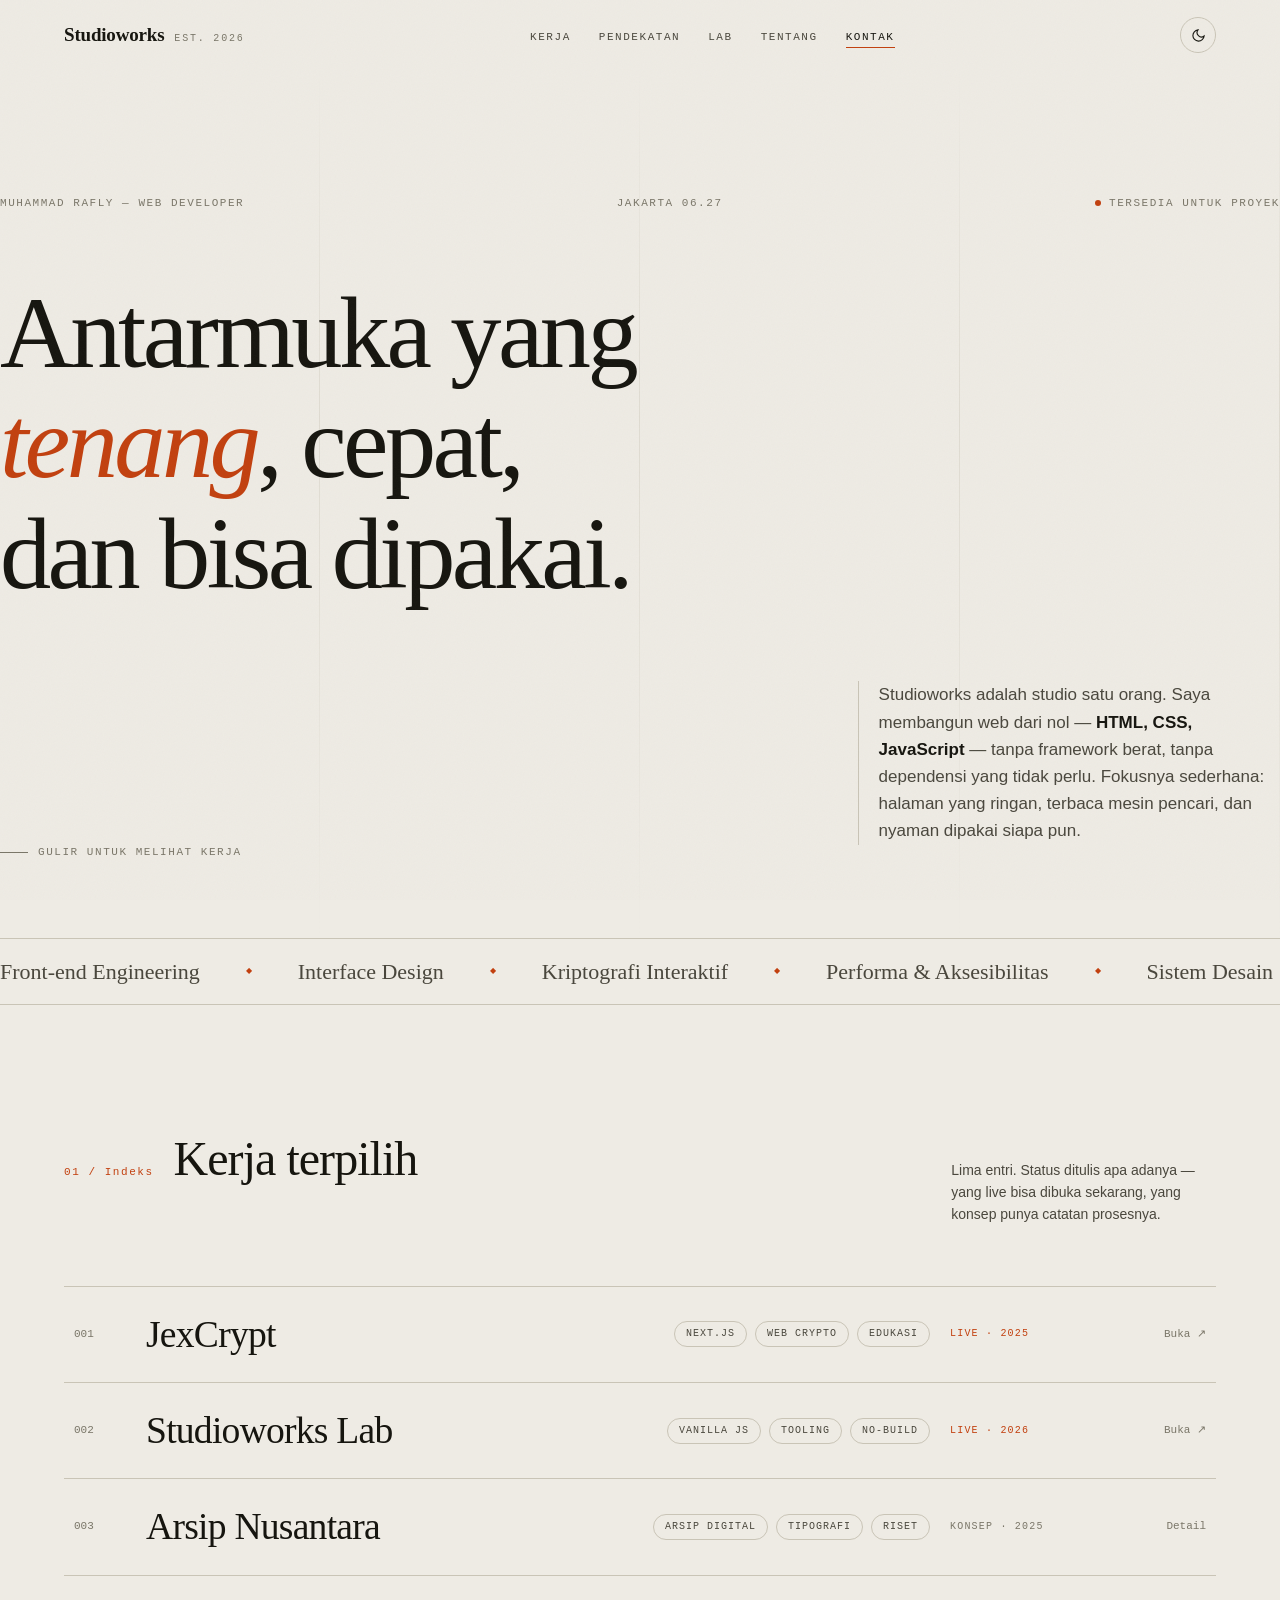
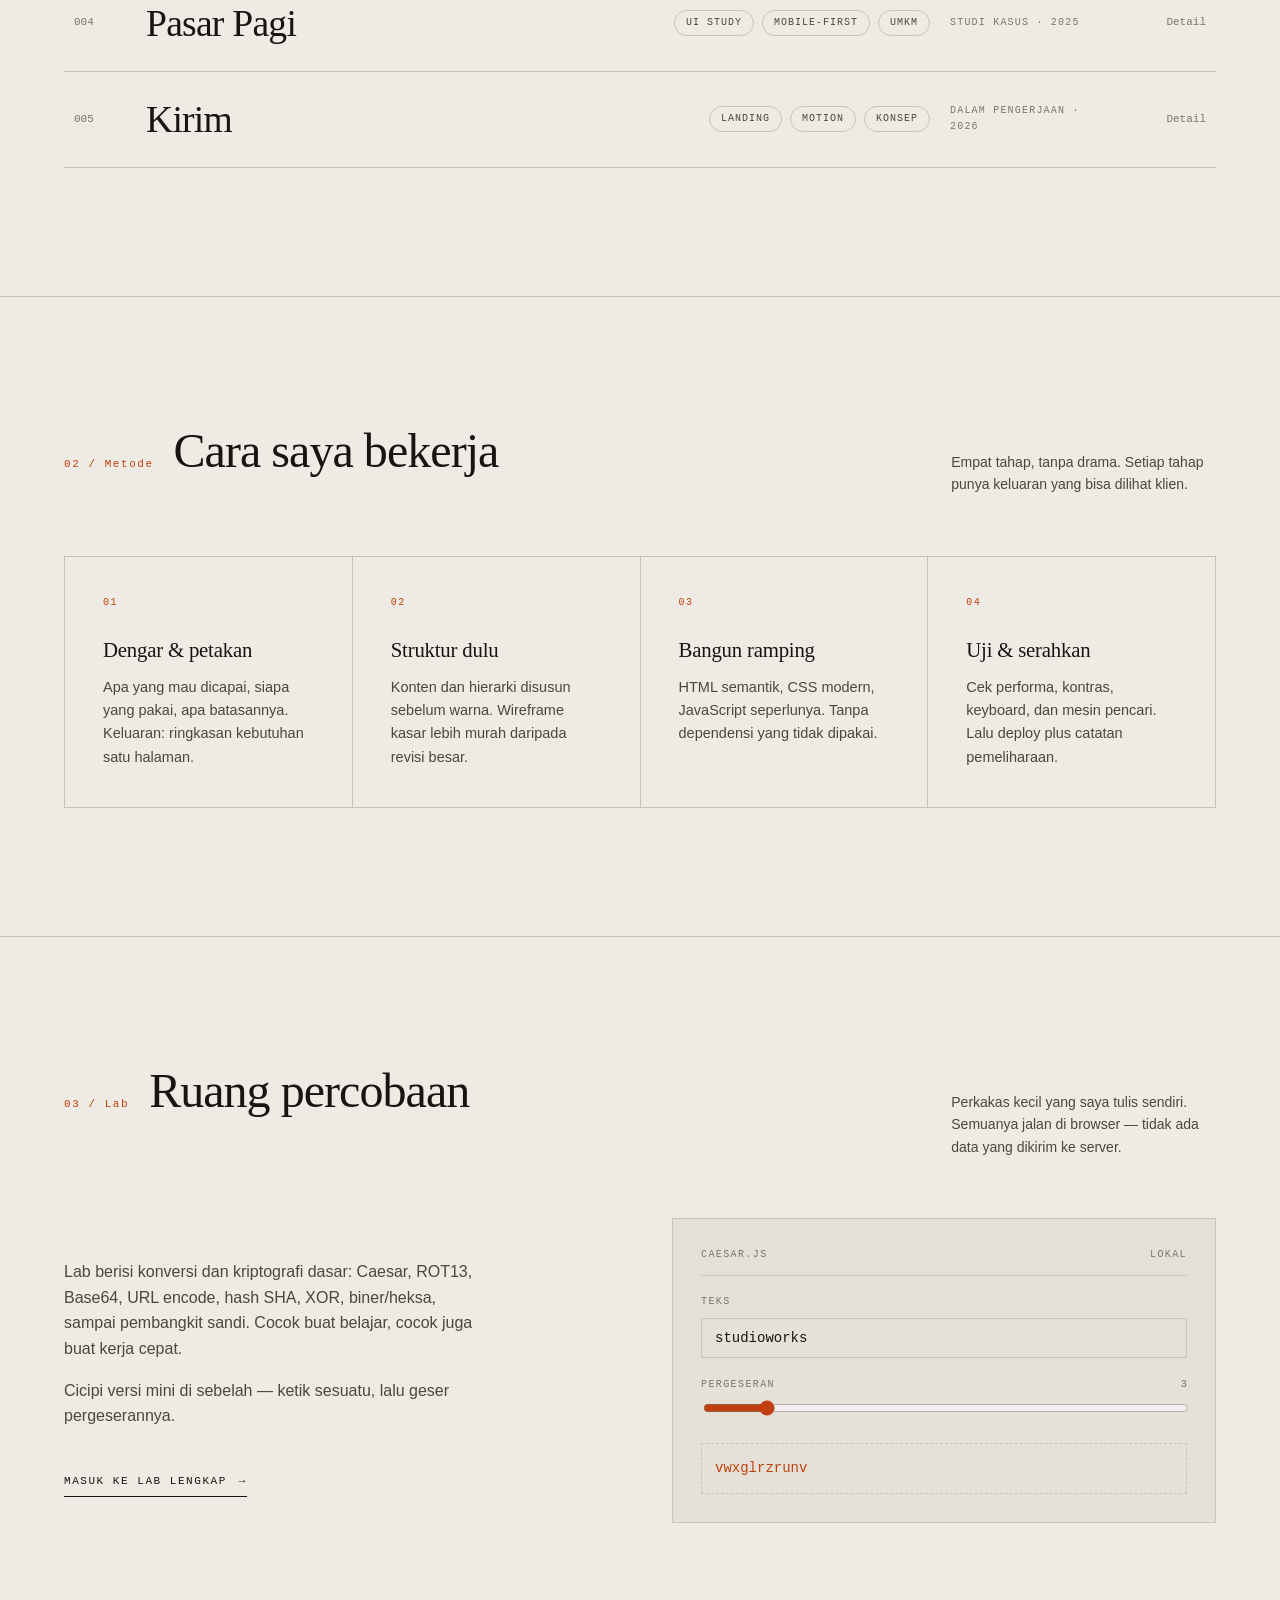
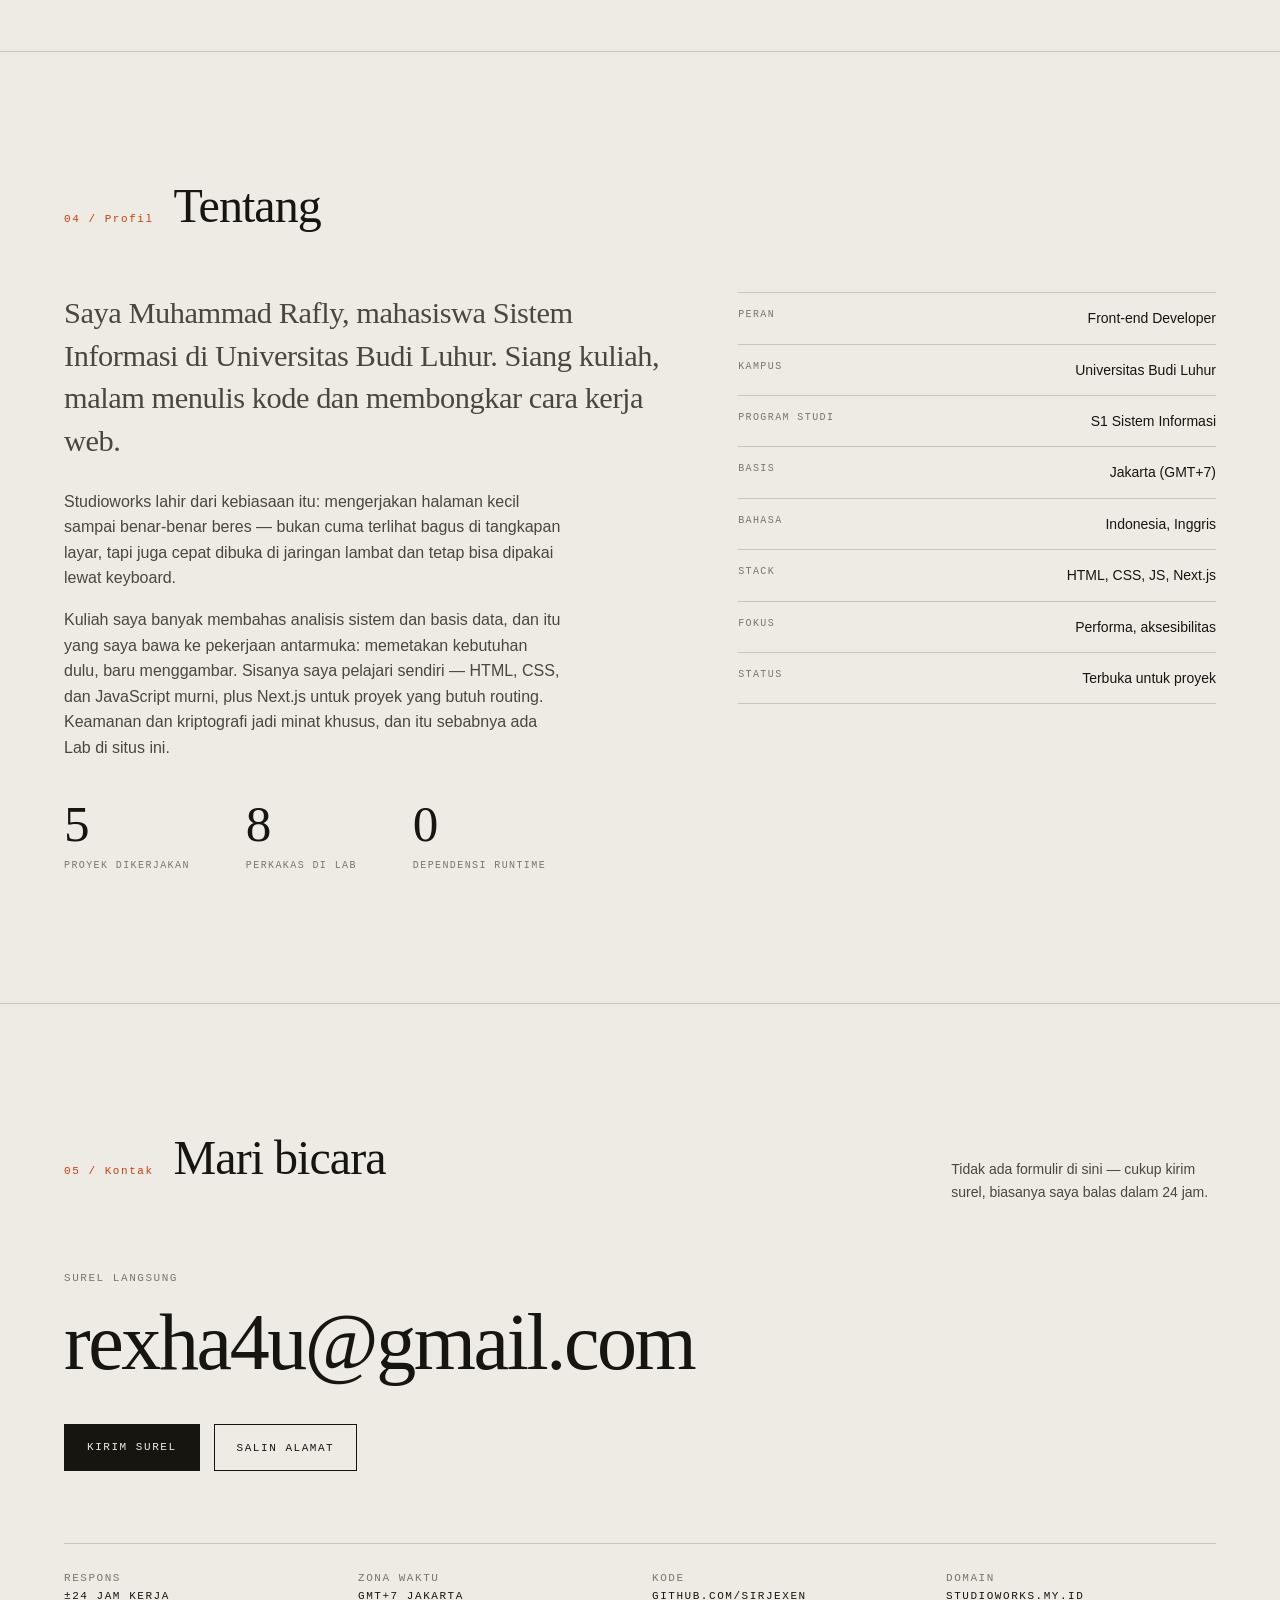
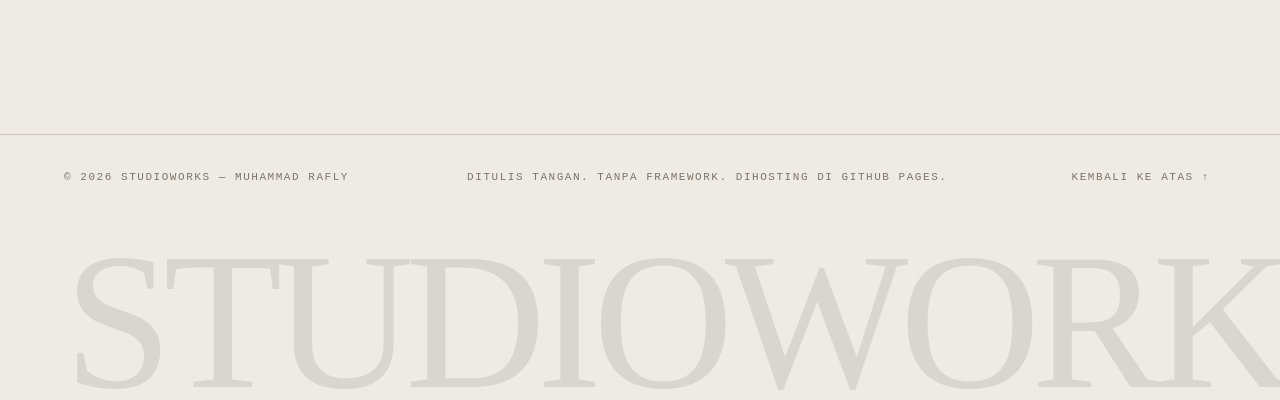
==== index.html @ eb815b89 "Update index.html" ====
<!DOCTYPE html>
<html lang="id" data-theme="light">
<head>
<meta charset="utf-8">
<meta name="viewport" content="width=device-width, initial-scale=1">
<title>Studioworks — Muhammad Rafly, Web Developer</title>
<meta name="description" content="Studioworks: studio kecil yang merancang dan membangun antarmuka web yang cepat, rapi, dan bisa dipakai. Dikerjakan oleh Muhammad Rafly, mahasiswa Sistem Informasi Universitas Budi Luhur.">
<meta name="author" content="Muhammad Rafly">
<meta name="theme-color" content="#eeebe4" media="(prefers-color-scheme: light)">
<meta name="theme-color" content="#0d0d0c" media="(prefers-color-scheme: dark)">
<link rel="canonical" href="https://studioworks.my.id/">
<link rel="icon" href="/assets/icons/favicon.svg" type="image/svg+xml">
<meta property="og:type" content="website">
<meta property="og:title" content="Studioworks — Muhammad Rafly, Web Developer">
<meta property="og:description" content="Studio kecil yang merancang dan membangun antarmuka web yang cepat, rapi, dan bisa dipakai.">
<meta property="og:url" content="https://studioworks.my.id/">
<meta property="og:image" content="https://studioworks.my.id/assets/images/social-preview.png">
<meta name="twitter:card" content="summary_large_image">
<script type="application/ld+json">
{"@context":"https://schema.org","@type":"Person","name":"Muhammad Rafly","url":"https://studioworks.my.id/","email":"mailto:rexha4u@gmail.com","jobTitle":"Web Developer","alumniOf":{"@type":"CollegeOrUniversity","name":"Universitas Budi Luhur"},"knowsAbout":["HTML","CSS","JavaScript","Next.js","Kriptografi"],"brand":{"@type":"Brand","name":"Studioworks"}}
</script>
<script>
  (function () {
    try {
      var t = localStorage.getItem("sw-theme");
      if (!t) t = matchMedia("(prefers-color-scheme: dark)").matches ? "dark" : "light";
      document.documentElement.setAttribute("data-theme", t);
    } catch (e) {}
  })();
</script>
<style>
/* ============ TOKEN ============ */
:root{
  --paper:#eeebe4; --paper-2:#e5e1d8; --ink:#16150f; --ink-2:#4a473d; --ink-3:#7a7668;
  --line:#c9c4b6; --accent:#c2400f; --accent-soft:rgba(194,64,15,.09);
  --serif:"Iowan Old Style","Palatino Linotype",Palatino,"Book Antiqua",Georgia,serif;
  --mono:ui-monospace,SFMono-Regular,"SF Mono",Menlo,Consolas,monospace;
  --sans:-apple-system,BlinkMacSystemFont,"Segoe UI",Inter,Roboto,Helvetica,Arial,sans-serif;
  --pad:clamp(20px,5vw,72px); --maxw:1360px; --ease:cubic-bezier(.22,.78,.24,1);
}
[data-theme="dark"]{
  --paper:#0c0c0b; --paper-2:#141413; --ink:#f2efe7; --ink-2:#b3ad9f; --ink-3:#7e796c;
  --line:#2a2925; --accent:#ff6b35; --accent-soft:rgba(255,107,53,.10);
}
*,*::before,*::after{box-sizing:border-box}
html{-webkit-text-size-adjust:100%;scroll-behavior:smooth}
@media (prefers-reduced-motion:reduce){html{scroll-behavior:auto}
  *,*::before,*::after{animation-duration:.001ms!important;animation-iteration-count:1!important;transition-duration:.001ms!important}}
body{margin:0;background:var(--paper);color:var(--ink);font-family:var(--sans);
  font-size:16px;line-height:1.6;-webkit-font-smoothing:antialiased;overflow-x:hidden;
  transition:background .45s var(--ease),color .45s var(--ease)}
body.lock{overflow:hidden}
body::before{content:"";position:fixed;inset:0;pointer-events:none;z-index:9999;opacity:.032;
  background-image:url("data:image/svg+xml,%3Csvg xmlns='http://www.w3.org/2000/svg' width='120' height='120'%3E%3Cfilter id='n'%3E%3CfeTurbulence type='fractalNoise' baseFrequency='.85' numOctaves='3'/%3E%3C/filter%3E%3Crect width='120' height='120' filter='url(%23n)'/%3E%3C/svg%3E")}
img{max-width:100%;display:block}
a{color:inherit;text-decoration:none}
::selection{background:var(--accent);color:var(--paper)}
:focus-visible{outline:2px solid var(--accent);outline-offset:3px}
.wrap{max-width:var(--maxw);margin:0 auto;padding-inline:var(--pad)}
.mono{font-family:var(--mono);font-size:11px;letter-spacing:.14em;text-transform:uppercase}
.sr-only{position:absolute;width:1px;height:1px;margin:-1px;padding:0;overflow:hidden;clip:rect(0 0 0 0);white-space:nowrap;border:0}
.skip{position:absolute;left:-999px;top:0;z-index:100;background:var(--ink);color:var(--paper);padding:10px 16px}
.skip:focus{left:8px;top:8px}

#bar{position:fixed;top:0;left:0;height:2px;width:0;background:var(--accent);z-index:80;transform-origin:left}

/* ============ HEADER ============ */
header{position:sticky;top:0;z-index:70;background:color-mix(in srgb,var(--paper) 85%,transparent);
  backdrop-filter:blur(16px) saturate(140%);border-bottom:1px solid transparent;transition:border-color .35s}
@supports not (backdrop-filter:blur(1px)){header{background:var(--paper)}}
header.stuck{border-bottom-color:var(--line)}
.bar{display:flex;align-items:center;justify-content:space-between;gap:24px;height:70px}
.mark{display:flex;align-items:baseline;gap:10px;font-family:var(--serif);font-size:19px;letter-spacing:-.01em}
.mark b{font-weight:600}
.mark span{font-family:var(--mono);font-size:10px;letter-spacing:.18em;color:var(--ink-3);text-transform:uppercase}
nav ul{display:flex;gap:28px;list-style:none;margin:0;padding:0}
nav a{font-family:var(--mono);font-size:11px;letter-spacing:.14em;text-transform:uppercase;color:var(--ink-2);position:relative;padding:5px 0}
nav a::after{content:"";position:absolute;left:0;bottom:0;width:0;height:1px;background:var(--accent);transition:width .4s var(--ease)}
nav a:hover,nav a.on{color:var(--ink)}
nav a:hover::after,nav a.on::after{width:100%}
.tools{display:flex;align-items:center;gap:8px}
.btn-i{width:36px;height:36px;display:grid;place-items:center;border:1px solid var(--line);border-radius:50%;
  background:transparent;color:var(--ink);cursor:pointer;transition:background .28s,border-color .28s,transform .4s var(--ease)}
.btn-i:hover{background:var(--ink);color:var(--paper);border-color:var(--ink);transform:rotate(-18deg)}
.burg{display:none}
@media(max-width:880px){
  nav{position:fixed;inset:70px 0 auto;background:var(--paper);border-bottom:1px solid var(--line);
    transform:translateY(-110%);transition:transform .5s var(--ease);padding:26px var(--pad) 34px}
  nav.open{transform:translateY(0)}
  nav ul{flex-direction:column;gap:18px}
  nav a{font-size:13px}
  .burg{display:grid}
}

/* ============ HERO ============ */
.hero{position:relative;padding:clamp(52px,10vw,124px) 0 clamp(44px,6vw,76px);border-bottom:1px solid var(--line)}
.hero::after{content:"";position:absolute;inset:0;pointer-events:none;z-index:-1;
  background:repeating-linear-gradient(90deg,transparent,transparent calc(25% - 1px),var(--line) calc(25% - 1px),var(--line) 25%);
  opacity:.4;mask-image:linear-gradient(to bottom,transparent,#000 40%,transparent)}
.hero-top{display:flex;justify-content:space-between;gap:16px;flex-wrap:wrap;color:var(--ink-3);margin-bottom:clamp(30px,6vw,62px)}
.dot{display:inline-block;width:6px;height:6px;border-radius:50%;background:var(--accent);margin-right:8px;
  animation:beat 2.4s ease-in-out infinite}
@keyframes beat{0%,100%{opacity:1;transform:scale(1)}50%{opacity:.3;transform:scale(.7)}}
h1{font-family:var(--serif);font-weight:400;margin:0;
  font-size:clamp(2.55rem,8vw,7rem);line-height:1.02;letter-spacing:-.035em}
h1 em{font-style:italic;color:var(--accent)}
/* wadah animasi diberi ruang napas supaya ekor huruf tidak tergunting */
.h1-line{display:block;overflow:hidden;padding:.06em .08em .16em;margin:0 -.08em -.16em}
.h1-line>span{display:block;transform:translateY(110%);animation:up 1.05s var(--ease) forwards}
.h1-line:nth-child(2)>span{animation-delay:.1s}
.h1-line:nth-child(3)>span{animation-delay:.2s}
@keyframes up{to{transform:translateY(0)}}
.hero-grid{display:grid;grid-template-columns:1fr minmax(260px,33%);gap:clamp(24px,5vw,64px);
  align-items:end;margin-top:clamp(34px,5vw,58px)}
.hero-note{font-size:clamp(15px,1.5vw,17px);color:var(--ink-2);max-width:44ch;border-left:1px solid var(--line);padding-left:20px}
.hero-note strong{color:var(--ink);font-weight:600}
@media(max-width:880px){.hero-grid{grid-template-columns:1fr}}
.cue{display:inline-flex;align-items:center;gap:10px;color:var(--ink-3)}
.cue i{width:28px;height:1px;background:var(--ink-3);display:block;animation:slide 2s ease-in-out infinite}
@keyframes slide{0%,100%{transform:translateX(0)}50%{transform:translateX(9px)}}

/* ============ MARQUEE ============ */
.mq{border-bottom:1px solid var(--line);overflow:hidden;padding:15px 0;display:flex;user-select:none}
.mq:hover div{animation-play-state:paused}
.mq div{display:flex;gap:46px;padding-right:46px;white-space:nowrap;animation:scroll 38s linear infinite}
.mq span{font-family:var(--serif);font-size:clamp(15px,2vw,22px);color:var(--ink-2);display:flex;align-items:center;gap:46px}
.mq span::after{content:"◆";font-size:8px;color:var(--accent)}
@keyframes scroll{to{transform:translateX(-100%)}}

/* ============ SECTION ============ */
section{padding:clamp(64px,10vw,140px) 0;border-bottom:1px solid var(--line)}
.head{display:flex;align-items:baseline;gap:20px;margin-bottom:clamp(34px,5vw,60px);flex-wrap:wrap}
.head .num{font-family:var(--mono);font-size:11px;letter-spacing:.14em;color:var(--accent)}
.head h2{font-family:var(--serif);font-weight:400;font-size:clamp(1.75rem,4vw,3rem);
  letter-spacing:-.02em;margin:0;line-height:1.1}
.head p{margin:0 0 0 auto;max-width:34ch;color:var(--ink-2);font-size:14px}

/* ============ INDEKS KERJA ============ */
.work{border-top:1px solid var(--line)}
.row{display:grid;grid-template-columns:52px 1fr auto 140px 96px;gap:20px;align-items:center;
  padding:26px 10px;border-bottom:1px solid var(--line);position:relative;
  transition:padding .45s var(--ease),opacity .5s var(--ease)}
.row::before{content:"";position:absolute;inset:0;background:var(--accent-soft);opacity:0;transition:opacity .4s}
.row:hover::before{opacity:1}
.row:hover{padding-left:26px}
.row>*{position:relative}
.row .idx{font-family:var(--mono);font-size:11px;color:var(--ink-3)}
.row h3{font-family:var(--serif);font-weight:400;font-size:clamp(1.4rem,3.4vw,2.35rem);
  letter-spacing:-.02em;margin:0;line-height:1.15;transition:color .32s}
.row:hover h3{color:var(--accent)}
.row .tags{display:flex;gap:8px;flex-wrap:wrap}
.tag{font-family:var(--mono);font-size:10px;letter-spacing:.1em;text-transform:uppercase;
  border:1px solid var(--line);border-radius:100px;padding:4px 11px;color:var(--ink-2)}
.row .st{font-family:var(--mono);font-size:10px;letter-spacing:.12em;text-transform:uppercase;color:var(--ink-3)}
.row .st.live{color:var(--accent)}
.row .go{font-family:var(--mono);font-size:11px;text-align:right;color:var(--ink-3);
  transition:transform .4s var(--ease),color .32s}
.row:hover .go{transform:translateX(7px);color:var(--ink)}
.row .cover{position:absolute;inset:0;z-index:2;cursor:pointer;background:none;border:0;padding:0;width:100%}
.work.dim .row:not(:hover){opacity:.42}
@media(max-width:920px){
  .row{grid-template-columns:36px 1fr;gap:7px 14px;padding:20px 4px}
  .row .tags,.row .st{grid-column:2}
  .row .go{display:none}
  .work.dim .row:not(:hover){opacity:1}
}
/* pratinjau kursor */
#peek{position:fixed;left:0;top:0;width:330px;z-index:60;pointer-events:none;
  opacity:0;transition:opacity .28s ease;will-change:transform;
  border:1px solid var(--line);background:var(--paper-2);overflow:hidden;
  box-shadow:0 26px 70px rgba(0,0,0,.30)}
#peek.on{opacity:1}
#peek img{width:100%;aspect-ratio:16/10;object-fit:cover;display:none}
#peek img.on{display:block}
#peektext{display:none;padding:26px 24px 22px;aspect-ratio:16/10;flex-direction:column;justify-content:space-between;
  background-image:repeating-linear-gradient(-45deg,transparent,transparent 9px,var(--line) 9px,var(--line) 10px);
  background-size:cover}
#peektext.on{display:flex}
#peektext b{font-family:var(--serif);font-weight:400;font-size:1.65rem;letter-spacing:-.02em;line-height:1.1;
  background:var(--paper-2);box-shadow:0 0 0 7px var(--paper-2);width:fit-content}
#peektext i{font-style:normal;font-family:var(--mono);font-size:10px;letter-spacing:.14em;text-transform:uppercase;
  color:var(--ink-3);background:var(--paper-2);box-shadow:0 0 0 6px var(--paper-2);width:fit-content}
@media(hover:none),(max-width:920px){#peek{display:none}}

/* ============ METODE ============ */
.steps{display:grid;grid-template-columns:repeat(auto-fit,minmax(238px,1fr));gap:1px;background:var(--line);border:1px solid var(--line)}
.step{background:var(--paper);padding:clamp(24px,3vw,38px);transition:background .38s}
.step:hover{background:var(--paper-2)}
.step .n{font-family:var(--mono);font-size:10px;letter-spacing:.14em;color:var(--accent);display:block;margin-bottom:22px}
.step h3{font-family:var(--serif);font-weight:400;font-size:1.3rem;margin:0 0 10px;letter-spacing:-.01em}
.step p{margin:0;font-size:14.5px;color:var(--ink-2)}

/* ============ LAB ============ */
.lab{display:grid;grid-template-columns:1fr 1fr;gap:clamp(24px,5vw,72px);align-items:center}
@media(max-width:920px){.lab{grid-template-columns:1fr}}
.lab p{color:var(--ink-2);max-width:46ch}
.demo{border:1px solid var(--line);background:var(--paper-2);padding:clamp(18px,2.6vw,28px);font-family:var(--mono)}
.demo-top{display:flex;justify-content:space-between;align-items:center;font-size:10px;letter-spacing:.14em;
  text-transform:uppercase;color:var(--ink-3);border-bottom:1px solid var(--line);padding-bottom:12px;margin-bottom:18px}
.demo label{display:block;font-size:10px;letter-spacing:.14em;text-transform:uppercase;color:var(--ink-3);margin-bottom:8px}
.demo input[type=text]{width:100%;background:transparent;border:1px solid var(--line);color:var(--ink);
  font-family:var(--mono);font-size:14px;padding:11px 13px;border-radius:0}
.demo input[type=text]:focus{outline:none;border-color:var(--accent)}
.demo input[type=range]{width:100%;accent-color:var(--accent);margin-top:6px}
.demo .out{margin-top:18px;padding:13px;border:1px dashed var(--line);font-size:14px;color:var(--accent);
  word-break:break-all;min-height:44px}
.shiftrow{display:flex;justify-content:space-between;align-items:center;margin-top:18px;font-size:11px;color:var(--ink-3)}
.link-b{display:inline-flex;align-items:center;gap:12px;margin-top:28px;font-family:var(--mono);font-size:11px;
  letter-spacing:.14em;text-transform:uppercase;border-bottom:1px solid var(--ink);padding-bottom:6px;
  transition:gap .32s var(--ease),color .3s,border-color .3s}
.link-b:hover{gap:20px;color:var(--accent);border-color:var(--accent)}

/* ============ TENTANG ============ */
.about{display:grid;grid-template-columns:1.25fr 1fr;gap:clamp(28px,6vw,80px)}
@media(max-width:920px){.about{grid-template-columns:1fr}}
.about .lede{font-family:var(--serif);font-size:clamp(1.3rem,2.6vw,1.9rem);line-height:1.4;
  letter-spacing:-.015em;margin:0 0 26px}
.about p{color:var(--ink-2);max-width:56ch}
.facts{border-top:1px solid var(--line);margin:0}
.fact{display:flex;justify-content:space-between;gap:16px;padding:14px 0;border-bottom:1px solid var(--line);font-size:14px}
.fact dt{font-family:var(--mono);font-size:10px;letter-spacing:.14em;text-transform:uppercase;color:var(--ink-3);margin:0}
.fact dd{margin:0;text-align:right}
.counts{display:flex;gap:clamp(24px,5vw,56px);margin-top:38px;flex-wrap:wrap}
.count b{display:block;font-family:var(--serif);font-size:clamp(2rem,5vw,3.2rem);font-weight:400;line-height:1;letter-spacing:-.03em}
.count span{font-family:var(--mono);font-size:10px;letter-spacing:.14em;text-transform:uppercase;color:var(--ink-3)}

/* ============ KONTAK ============ */
.mailto{display:block;font-family:var(--serif);font-weight:400;letter-spacing:-.03em;line-height:1.08;
  font-size:clamp(1.6rem,7vw,5rem);margin:10px 0 0;word-break:break-word;transition:color .32s;padding-bottom:.06em}
.mailto:hover{color:var(--accent)}
.c-actions{display:flex;gap:14px;flex-wrap:wrap;margin-top:34px}
.btn{font-family:var(--mono);font-size:11px;letter-spacing:.14em;text-transform:uppercase;
  border:1px solid var(--ink);background:transparent;color:var(--ink);padding:14px 22px;cursor:pointer;
  transition:background .3s,color .3s,border-color .3s}
.btn:hover{background:var(--ink);color:var(--paper)}
.btn.solid{background:var(--ink);color:var(--paper)}
.btn.solid:hover{background:var(--accent);border-color:var(--accent);color:#fff}
.c-meta{display:grid;grid-template-columns:repeat(auto-fit,minmax(178px,1fr));gap:24px;margin-top:clamp(40px,6vw,72px);
  border-top:1px solid var(--line);padding-top:26px}

/* ============ PANEL DETAIL ============ */
.veil{position:fixed;inset:0;z-index:95;display:none;background:color-mix(in srgb,var(--paper) 62%,transparent);
  backdrop-filter:blur(7px)}
.veil.on{display:block;animation:vin .3s ease}
@keyframes vin{from{opacity:0}to{opacity:1}}
.sheet{position:fixed;top:0;right:0;bottom:0;z-index:96;width:min(640px,100%);background:var(--paper);
  border-left:1px solid var(--line);overflow-y:auto;transform:translateX(100%);
  transition:transform .55s var(--ease);display:flex;flex-direction:column}
.sheet.on{transform:translateX(0)}
.sheet-bar{position:sticky;top:0;display:flex;justify-content:space-between;align-items:center;gap:16px;
  padding:18px clamp(22px,4vw,44px);background:var(--paper);border-bottom:1px solid var(--line);z-index:2}
.sheet-body{padding:clamp(26px,4vw,48px) clamp(22px,4vw,44px) clamp(48px,7vw,80px)}
.sheet-body h3{font-family:var(--serif);font-weight:400;font-size:clamp(1.9rem,5vw,3rem);letter-spacing:-.03em;
  margin:14px 0 18px;line-height:1.05}
.sheet-body h4{font-family:var(--mono);font-size:10px;letter-spacing:.16em;text-transform:uppercase;
  color:var(--accent);margin:30px 0 10px;font-weight:400}
.sheet-body p{color:var(--ink-2);margin:0 0 14px}
.sheet-body .tags{display:flex;gap:8px;flex-wrap:wrap;margin-bottom:8px}
.sheet-spec{border-top:1px solid var(--line);margin-top:34px}
.sheet-spec div{display:flex;justify-content:space-between;gap:14px;padding:12px 0;border-bottom:1px solid var(--line);font-size:13.5px}
.sheet-spec dt{font-family:var(--mono);font-size:10px;letter-spacing:.14em;text-transform:uppercase;color:var(--ink-3);margin:0}
.sheet-spec dd{margin:0;text-align:right}
.x{width:38px;height:38px;border:1px solid var(--line);border-radius:50%;background:none;color:var(--ink);
  cursor:pointer;display:grid;place-items:center;transition:background .28s,transform .4s var(--ease)}
.x:hover{background:var(--ink);color:var(--paper);transform:rotate(90deg)}

/* ============ FOOTER ============ */
footer{padding:34px 0 0}
.foot{display:flex;justify-content:space-between;gap:16px;flex-wrap:wrap;color:var(--ink-3)}
.up{cursor:pointer;background:none;border:0;color:var(--ink-3);font-family:var(--mono);font-size:11px;
  letter-spacing:.14em;text-transform:uppercase;transition:color .3s}
.up:hover{color:var(--accent)}
.bigmark{font-family:var(--serif);font-weight:400;font-size:clamp(3.2rem,15.2vw,15rem);line-height:.82;
  letter-spacing:-.045em;color:var(--ink);opacity:.09;margin:clamp(30px,5vw,56px) 0 -.12em;
  padding-inline:var(--pad);white-space:nowrap;overflow:hidden;user-select:none}

/* ============ REVEAL ============ */
.rv{opacity:0;transform:translateY(24px);transition:opacity .85s var(--ease),transform .85s var(--ease)}
.rv.in{opacity:1;transform:none}
@media (prefers-reduced-motion:reduce){.rv{opacity:1;transform:none}
  .h1-line>span{transform:none;animation:none}.mq div{animation:none}}
/* toast: pakai opacity, bukan translate persen (penyebab kotak nyembul) */
#toast{position:fixed;left:50%;bottom:26px;transform:translate(-50%,20px);opacity:0;pointer-events:none;
  background:var(--ink);color:var(--paper);font-family:var(--mono);font-size:11px;letter-spacing:.1em;
  text-transform:uppercase;padding:12px 20px;z-index:98;transition:transform .45s var(--ease),opacity .3s ease}
#toast.on{transform:translate(-50%,0);opacity:1}
</style>
</head>
<body>
<a class="skip" href="#main">Lewati ke konten</a>
<div id="bar"></div>

<header id="top">
  <div class="wrap bar">
    <a class="mark" href="/"><b>Studioworks</b><span>est. 2026</span></a>
    <nav id="nav" aria-label="Navigasi utama">
      <ul>
        <li><a href="#kerja">Kerja</a></li>
        <li><a href="#pendekatan">Pendekatan</a></li>
        <li><a href="/lab/">Lab</a></li>
        <li><a href="#tentang">Tentang</a></li>
        <li><a href="#kontak">Kontak</a></li>
      </ul>
    </nav>
    <div class="tools">
      <button class="btn-i" id="theme" type="button" aria-label="Ganti tema terang/gelap">
        <svg width="15" height="15" viewBox="0 0 24 24" fill="none" stroke="currentColor" stroke-width="1.8" aria-hidden="true"><path id="ic" d="M21 12.8A9 9 0 1111.2 3a7 7 0 009.8 9.8z"/></svg>
      </button>
      <button class="btn-i burg" id="burg" type="button" aria-label="Buka menu" aria-expanded="false">
        <svg width="15" height="15" viewBox="0 0 24 24" stroke="currentColor" stroke-width="1.8" aria-hidden="true"><path d="M3 7h18M3 17h18"/></svg>
      </button>
    </div>
  </div>
</header>

<main id="main">

  <div class="wrap hero">
    <div class="hero-top mono">
      <span>Muhammad Rafly — Web Developer</span>
      <span id="clock">Jakarta —:—</span>
      <span><i class="dot" aria-hidden="true"></i>Tersedia untuk proyek</span>
    </div>
    <h1>
      <span class="h1-line"><span>Antarmuka yang</span></span>
      <span class="h1-line"><span><em>tenang</em>, cepat,</span></span>
      <span class="h1-line"><span>dan bisa dipakai.</span></span>
    </h1>
    <div class="hero-grid">
      <div class="cue mono"><i></i> Gulir untuk melihat kerja</div>
      <p class="hero-note">Studioworks adalah studio satu orang. Saya membangun web dari nol — <strong>HTML, CSS, JavaScript</strong> — tanpa framework berat, tanpa dependensi yang tidak perlu. Fokusnya sederhana: halaman yang ringan, terbaca mesin pencari, dan nyaman dipakai siapa pun.</p>
    </div>
  </div>

  <div class="mq" aria-hidden="true">
    <div id="mq1"><span>Front-end Engineering</span><span>Interface Design</span><span>Kriptografi Interaktif</span><span>Performa &amp; Aksesibilitas</span><span>Sistem Desain</span><span>Vanilla JavaScript</span></div>
  </div>

  <section id="kerja">
    <div class="wrap">
      <div class="head">
        <span class="num">01 / Indeks</span>
        <h2>Kerja terpilih</h2>
        <p>Lima entri. Status ditulis apa adanya — yang live bisa dibuka sekarang, yang konsep punya catatan prosesnya.</p>
      </div>

      <div class="work" id="work">
        <article class="row">
          <span class="idx">001</span>
          <h3>JexCrypt</h3>
          <div class="tags"><span class="tag">Next.js</span><span class="tag">Web Crypto</span><span class="tag">Edukasi</span></div>
          <span class="st live">Live · 2025</span>
          <span class="go">Buka ↗</span>
          <a class="cover" href="https://jexcrypt.vercel.app/" target="_blank" rel="noopener noreferrer"
             data-img="/assets/images/jexcrypt.svg"><span class="sr-only">Buka JexCrypt di tab baru</span></a>
        </article>

        <article class="row">
          <span class="idx">002</span>
          <h3>Studioworks Lab</h3>
          <div class="tags"><span class="tag">Vanilla JS</span><span class="tag">Tooling</span><span class="tag">No-build</span></div>
          <span class="st live">Live · 2026</span>
          <span class="go">Buka ↗</span>
          <a class="cover" href="/lab/" data-img="/assets/images/jexcrypt.svg"><span class="sr-only">Buka Studioworks Lab</span></a>
        </article>

        <article class="row">
          <span class="idx">003</span>
          <h3>Arsip Nusantara</h3>
          <div class="tags"><span class="tag">Arsip Digital</span><span class="tag">Tipografi</span><span class="tag">Riset</span></div>
          <span class="st">Konsep · 2025</span>
          <span class="go">Detail</span>
          <button class="cover" type="button" data-sheet="d-arsip"><span class="sr-only">Lihat catatan proyek Arsip Nusantara</span></button>
          <div hidden id="d-arsip" data-title="Arsip Nusantara" data-year="2025" data-status="Konsep, belum dibangun">
            <p>Latihan merancang antarmuka untuk koleksi naskah dan foto lama milik perpustakaan daerah — bagaimana ribuan berkas bisa ditelusuri tanpa pengunjung merasa tenggelam.</p>
            <h4>Masalah</h4>
            <p>Arsip digital sering diperlakukan seperti gudang: tabel panjang, kata kunci yang harus ditebak, dan gambar pindaian yang lambat dimuat. Orang yang tidak tahu istilah kearsipan biasanya menyerah di halaman pertama.</p>
            <h4>Keputusan desain</h4>
            <p>Saya menaruh penelusuran berbasis rentang tahun dan wilayah di depan, bukan kolom pencarian kosong. Tipografi serif dipakai agar kutipan naskah terbaca panjang, sementara metadata memakai monospace supaya jelas mana teks sumber dan mana keterangan sistem.</p>
            <p>Pindaian dimuat bertahap: versi buram berukuran kecil lebih dulu, resolusi penuh menyusul saat pengguna memperbesar.</p>
            <h4>Status jujur</h4>
            <p>Masih berhenti di wireframe dan panduan tipografi. Belum ada kode yang dijalankan, dan belum ada kerja sama resmi dengan lembaga arsip mana pun.</p>
          </div>
        </article>

        <article class="row">
          <span class="idx">004</span>
          <h3>Pasar Pagi</h3>
          <div class="tags"><span class="tag">UI Study</span><span class="tag">Mobile-first</span><span class="tag">UMKM</span></div>
          <span class="st">Studi kasus · 2025</span>
          <span class="go">Detail</span>
          <button class="cover" type="button" data-sheet="d-pasar"><span class="sr-only">Lihat catatan proyek Pasar Pagi</span></button>
          <div hidden id="d-pasar" data-title="Pasar Pagi" data-year="2025" data-status="Studi kasus pribadi">
            <p>Studi mandiri tentang etalase daring untuk pedagang pasar yang berjualan lewat pesan singkat, dikerjakan sebagai latihan analisis kebutuhan pengguna.</p>
            <h4>Masalah</h4>
            <p>Pedagang mencatat pesanan di buku dan membalas satu per satu. Aplikasi toko daring yang ada terasa berat: banyak istilah asing, banyak kolom wajib, dan boros kuota pada jaringan yang tidak stabil.</p>
            <h4>Keputusan desain</h4>
            <p>Seluruh alur dirancang untuk satu ibu jari di layar kecil: daftar barang berupa kartu besar, harga sebagai elemen paling menonjol, dan tombol pesan yang langsung menyusun pesan berisi rincian belanja.</p>
            <p>Foto dibatasi satu per barang dengan ukuran kompresi ketat, karena dalam pengujian kasar di jaringan lambat, halaman dengan galeri penuh butuh waktu lebih dari sepuluh detik untuk terbaca.</p>
            <h4>Status jujur</h4>
            <p>Berupa purwarupa tampilan dan catatan wawancara ringan dengan beberapa pedagang di sekitar tempat tinggal saya. Belum pernah dipakai untuk transaksi sungguhan.</p>
          </div>
        </article>

        <article class="row">
          <span class="idx">005</span>
          <h3>Kirim</h3>
          <div class="tags"><span class="tag">Landing</span><span class="tag">Motion</span><span class="tag">Konsep</span></div>
          <span class="st">Dalam pengerjaan · 2026</span>
          <span class="go">Detail</span>
          <button class="cover" type="button" data-sheet="d-kirim"><span class="sr-only">Lihat catatan proyek Kirim</span></button>
          <div hidden id="d-kirim" data-title="Kirim" data-year="2026" data-status="Sedang dikerjakan">
            <p>Halaman arahan untuk layanan pengiriman berkas antar-perangkat, dipakai sebagai wadah latihan animasi berbasis gulir tanpa pustaka tambahan.</p>
            <h4>Masalah</h4>
            <p>Halaman arahan biasanya memakai pustaka animasi berukuran ratusan kilobita hanya untuk beberapa efek muncul. Saya ingin tahu seberapa jauh CSS modern dan <em>IntersectionObserver</em> bisa menggantikannya.</p>
            <h4>Keputusan desain</h4>
            <p>Setiap bagian menjelaskan satu langkah pengiriman, dan animasinya menggambarkan hal yang sedang dijelaskan — berkas yang bergerak dari satu sisi ke sisi lain, bukan sekadar elemen yang memudar masuk.</p>
            <p>Semua animasi berhenti total ketika pengguna mengaktifkan pengaturan <em>reduce motion</em> di sistemnya.</p>
            <h4>Status jujur</h4>
            <p>Bagian pembuka dan dua bagian penjelasan sudah jadi. Masih dikerjakan di luar jam kuliah, jadi belum ada tautan yang bisa dibuka.</p>
          </div>
        </article>
      </div>
    </div>
  </section>

  <section id="pendekatan">
    <div class="wrap">
      <div class="head">
        <span class="num">02 / Metode</span>
        <h2>Cara saya bekerja</h2>
        <p>Empat tahap, tanpa drama. Setiap tahap punya keluaran yang bisa dilihat klien.</p>
      </div>
      <div class="steps rv">
        <div class="step"><span class="n">01</span><h3>Dengar &amp; petakan</h3><p>Apa yang mau dicapai, siapa yang pakai, apa batasannya. Keluaran: ringkasan kebutuhan satu halaman.</p></div>
        <div class="step"><span class="n">02</span><h3>Struktur dulu</h3><p>Konten dan hierarki disusun sebelum warna. Wireframe kasar lebih murah daripada revisi besar.</p></div>
        <div class="step"><span class="n">03</span><h3>Bangun ramping</h3><p>HTML semantik, CSS modern, JavaScript seperlunya. Tanpa dependensi yang tidak dipakai.</p></div>
        <div class="step"><span class="n">04</span><h3>Uji &amp; serahkan</h3><p>Cek performa, kontras, keyboard, dan mesin pencari. Lalu deploy plus catatan pemeliharaan.</p></div>
      </div>
    </div>
  </section>

  <section id="lab-teaser">
    <div class="wrap">
      <div class="head">
        <span class="num">03 / Lab</span>
        <h2>Ruang percobaan</h2>
        <p>Perkakas kecil yang saya tulis sendiri. Semuanya jalan di browser — tidak ada data yang dikirim ke server.</p>
      </div>
      <div class="lab">
        <div class="rv">
          <p>Lab berisi konversi dan kriptografi dasar: Caesar, ROT13, Base64, URL encode, hash SHA, XOR, biner/heksa, sampai pembangkit sandi. Cocok buat belajar, cocok juga buat kerja cepat.</p>
          <p>Cicipi versi mini di sebelah — ketik sesuatu, lalu geser pergeserannya.</p>
          <a class="link-b" href="/lab/">Masuk ke Lab lengkap <span aria-hidden="true">→</span></a>
        </div>
        <div class="demo rv">
          <div class="demo-top"><span>caesar.js</span><span>lokal</span></div>
          <label for="dtext">Teks</label>
          <input type="text" id="dtext" value="studioworks" autocomplete="off" spellcheck="false">
          <div class="shiftrow"><label for="dshift" style="margin:0">Pergeseran</label><span id="dval">3</span></div>
          <input type="range" id="dshift" min="0" max="25" value="3">
          <div class="out" id="dout" aria-live="polite">vwxglrzrunv</div>
        </div>
      </div>
    </div>
  </section>

  <section id="tentang">
    <div class="wrap">
      <div class="head"><span class="num">04 / Profil</span><h2>Tentang</h2></div>
      <div class="about">
        <div class="rv">
          <p class="lede">Saya Muhammad Rafly, mahasiswa Sistem Informasi di Universitas Budi Luhur. Siang kuliah, malam menulis kode dan membongkar cara kerja web.</p>
          <p>Studioworks lahir dari kebiasaan itu: mengerjakan halaman kecil sampai benar-benar beres — bukan cuma terlihat bagus di tangkapan layar, tapi juga cepat dibuka di jaringan lambat dan tetap bisa dipakai lewat keyboard.</p>
          <p>Kuliah saya banyak membahas analisis sistem dan basis data, dan itu yang saya bawa ke pekerjaan antarmuka: memetakan kebutuhan dulu, baru menggambar. Sisanya saya pelajari sendiri — HTML, CSS, dan JavaScript murni, plus Next.js untuk proyek yang butuh routing. Keamanan dan kriptografi jadi minat khusus, dan itu sebabnya ada Lab di situs ini.</p>
          <div class="counts">
            <div class="count"><b data-to="5">0</b><span>Proyek dikerjakan</span></div>
            <div class="count"><b data-to="8">0</b><span>Perkakas di Lab</span></div>
            <div class="count"><b data-to="0">0</b><span>Dependensi runtime</span></div>
          </div>
        </div>
        <dl class="facts rv">
          <div class="fact"><dt>Peran</dt><dd>Front-end Developer</dd></div>
          <div class="fact"><dt>Kampus</dt><dd>Universitas Budi Luhur</dd></div>
          <div class="fact"><dt>Program studi</dt><dd>S1 Sistem Informasi</dd></div>
          <div class="fact"><dt>Basis</dt><dd>Jakarta (GMT+7)</dd></div>
          <div class="fact"><dt>Bahasa</dt><dd>Indonesia, Inggris</dd></div>
          <div class="fact"><dt>Stack</dt><dd>HTML, CSS, JS, Next.js</dd></div>
          <div class="fact"><dt>Fokus</dt><dd>Performa, aksesibilitas</dd></div>
          <div class="fact"><dt>Status</dt><dd>Terbuka untuk proyek</dd></div>
        </dl>
      </div>
    </div>
  </section>

  <section id="kontak">
    <div class="wrap">
      <div class="head"><span class="num">05 / Kontak</span><h2>Mari bicara</h2>
        <p>Tidak ada formulir di sini — cukup kirim surel, biasanya saya balas dalam 24 jam.</p></div>
      <div class="rv">
        <span class="mono" style="color:var(--ink-3)">Surel langsung</span>
        <a class="mailto" href="mailto:rexha4u@gmail.com?subject=Halo%20Studioworks">rexha4u@gmail.com</a>
        <div class="c-actions">
          <a class="btn solid" href="mailto:rexha4u@gmail.com?subject=Halo%20Studioworks">Kirim surel</a>
          <button class="btn" type="button" id="copy">Salin alamat</button>
        </div>
        <div class="c-meta mono">
          <div><span style="color:var(--ink-3)">Respons</span><br>±24 jam kerja</div>
          <div><span style="color:var(--ink-3)">Zona waktu</span><br>GMT+7 Jakarta</div>
          <div><span style="color:var(--ink-3)">Kode</span><br>github.com/sirjexen</div>
          <div><span style="color:var(--ink-3)">Domain</span><br>studioworks.my.id</div>
        </div>
      </div>
    </div>
  </section>
</main>

<footer>
  <div class="wrap foot mono">
    <span>© <span id="yr">2026</span> Studioworks — Muhammad Rafly</span>
    <span>Ditulis tangan. Tanpa framework. Dihosting di GitHub Pages.</span>
    <button class="up" id="up" type="button">Kembali ke atas ↑</button>
  </div>
  <div class="bigmark" aria-hidden="true">STUDIOWORKS</div>
</footer>

<div id="peek" aria-hidden="true"><img id="peekimg" src="" alt=""><div id="peektext"><b></b><i></i></div></div>

<div class="veil" id="veil"></div>
<aside class="sheet" id="sheet" role="dialog" aria-modal="true" aria-labelledby="sheet-title" aria-hidden="true">
  <div class="sheet-bar">
    <span class="mono" id="sheet-kind" style="color:var(--ink-3)">Catatan proyek</span>
    <button class="x" id="sheet-x" type="button" aria-label="Tutup panel">
      <svg width="14" height="14" viewBox="0 0 24 24" stroke="currentColor" stroke-width="1.8" aria-hidden="true"><path d="M5 5l14 14M19 5L5 19"/></svg>
    </button>
  </div>
  <div class="sheet-body">
    <span class="mono" id="sheet-meta" style="color:var(--accent)"></span>
    <h3 id="sheet-title"></h3>
    <div id="sheet-tags" class="tags"></div>
    <div id="sheet-content"></div>
    <dl class="sheet-spec">
      <div><dt>Tahun</dt><dd id="spec-year"></dd></div>
      <div><dt>Peran</dt><dd>Riset, desain, kode</dd></div>
      <div><dt>Status</dt><dd id="spec-status"></dd></div>
    </dl>
  </div>
</aside>

<div id="toast" role="status" aria-live="polite">Tersalin</div>

<script>
(function () {
  "use strict";
  var $ = function (s, c) { return (c || document).querySelector(s); };
  var $$ = function (s, c) { return Array.prototype.slice.call((c || document).querySelectorAll(s)); };
  var reduce = matchMedia("(prefers-reduced-motion: reduce)").matches;

  $("#yr").textContent = new Date().getFullYear();

  /* --- tema --- */
  var root = document.documentElement, icon = $("#ic");
  var sun = "M12 4V2M12 22v-2M4 12H2M22 12h-2M6 6L4.5 4.5M19.5 19.5L18 18M18 6l1.5-1.5M4.5 19.5L6 18M16 12a4 4 0 11-8 0 4 4 0 018 0z";
  var moon = "M21 12.8A9 9 0 1111.2 3a7 7 0 009.8 9.8z";
  function paint() { icon.setAttribute("d", root.getAttribute("data-theme") === "dark" ? sun : moon); }
  paint();
  $("#theme").addEventListener("click", function () {
    var n = root.getAttribute("data-theme") === "dark" ? "light" : "dark";
    root.setAttribute("data-theme", n);
    try { localStorage.setItem("sw-theme", n); } catch (e) {}
    paint();
  });

  /* --- menu --- */
  var nav = $("#nav"), burg = $("#burg");
  burg.addEventListener("click", function () {
    var open = nav.classList.toggle("open");
    burg.setAttribute("aria-expanded", open ? "true" : "false");
  });

  $$("#nav a").forEach(function (a) {
    a.addEventListener("click", function () { nav.classList.remove("open"); burg.setAttribute("aria-expanded", "false"); });
  });

  /* --- progress --- */
  var bar = $("#bar"), head = $("header"), tick = false;
  function onScroll() {
    var h = document.documentElement.scrollHeight - innerHeight;
    bar.style.width = (h > 0 ? (scrollY / h) * 100 : 0) + "%";
    head.classList.toggle("stuck", scrollY > 12);
    tick = false;
  }
  addEventListener("scroll", function () { if (!tick) { tick = true; requestAnimationFrame(onScroll); } }, { passive: true });
  onScroll();

  /* --- anchor --- */

  $$('a[href^="#"]').forEach(function (a) {
    a.addEventListener("click", function (e) {
      var id = a.getAttribute("href");
      if (id.length < 2) return;
      var t = document.querySelector(id);
      if (!t) return;
      e.preventDefault();
      scrollTo({ top: t.getBoundingClientRect().top + scrollY - 62, behavior: reduce ? "auto" : "smooth" });
      history.replaceState(null, "", id);
    });
  });
  $("#up").addEventListener("click", function () { scrollTo({ top: 0, behavior: reduce ? "auto" : "smooth" }); });

  /* --- reveal --- */
  if ("IntersectionObserver" in window) {
    var io = new IntersectionObserver(function (en) {
      en.forEach(function (e) { if (e.isIntersecting) { e.target.classList.add("in"); io.unobserve(e.target); } });
    }, { threshold: .12, rootMargin: "0px 0px -8% 0px" });

    $$(".rv").forEach(function (el) { io.observe(el); });
  } else { $$(".rv").forEach(function (el) { el.classList.add("in"); }); }

  /* --- scroll spy --- */
  var links = $$('#nav a[href^="#"]');
  if ("IntersectionObserver" in window && links.length) {
    var spy = new IntersectionObserver(function (en) {
      en.forEach(function (e) {
        if (!e.isIntersecting) return;
        links.forEach(function (l) { l.classList.toggle("on", l.getAttribute("href") === "#" + e.target.id); });
      });
    }, { rootMargin: "-45% 0px -50% 0px" });
    ["kerja", "pendekatan", "tentang", "kontak"].forEach(function (id) {
      var s = document.getElementById(id); if (s) spy.observe(s);
    });
  }

  /* --- counter --- */

  $$("[data-to]").forEach(function (el) {
    var to = parseInt(el.getAttribute("data-to"), 10) || 0;
    if (reduce || !("IntersectionObserver" in window)) { el.textContent = to; return; }
    var o = new IntersectionObserver(function (en) {
      if (!en[0].isIntersecting) return;
      o.disconnect();
      var t0 = performance.now();
      (function step(t) {
        var p = Math.min((t - t0) / 1100, 1);
        el.textContent = Math.round(to * (1 - Math.pow(1 - p, 3)));
        if (p < 1) requestAnimationFrame(step);
      })(t0);
    }, { threshold: .6 });
    o.observe(el);
  });

  /* --- pratinjau kursor: transform saja, mulai dari posisi kursor --- */
  var peek = $("#peek"), pImg = $("#peekimg"), pTxt = $("#peektext"), work = $("#work");
  var fine = matchMedia("(hover: hover) and (pointer: fine)").matches;
  if (fine && !reduce) {
    var mx = innerWidth / 2, my = innerHeight / 2, cx = mx, cy = my, px = mx, raf = null, live = false;
    addEventListener("mousemove", function (e) { mx = e.clientX + 160; my = e.clientY; }, { passive: true });
    function frame() {
      cx += (mx - cx) * .13;
      cy += (my - cy) * .13;
      var tilt = Math.max(-7, Math.min(7, (cx - px) * .5));
      px = cx;
      peek.style.transform = "translate3d(" + cx.toFixed(2) + "px," + cy.toFixed(2) + "px,0) translate(-50%,-50%) rotate(" + tilt.toFixed(2) + "deg)";
      if (live || Math.abs(mx - cx) > .4) raf = requestAnimationFrame(frame); else raf = null;
    }

    $$("#work .row").forEach(function (row) {
      var trig = $(".cover", row);
      var img = trig.getAttribute("data-img");
      row.addEventListener("mouseenter", function () {
        if (img) {
          pImg.src = img; pImg.classList.add("on"); pTxt.classList.remove("on");
        } else {
          $("b", pTxt).textContent = $("h3", row).textContent;
          $("i", pTxt).textContent = $(".st", row).textContent;
          pTxt.classList.add("on"); pImg.classList.remove("on");
        }
        cx = mx; cy = my; px = cx;                 /* mulai di kursor, tidak terbang dari pojok */
        peek.style.transform = "translate3d(" + cx + "px," + cy + "px,0) translate(-50%,-50%)";
        peek.classList.add("on"); work.classList.add("dim");
        live = true;
        if (!raf) raf = requestAnimationFrame(frame);
      });
      row.addEventListener("mouseleave", function () {
        peek.classList.remove("on"); work.classList.remove("dim");
        live = false;
      });
    });
  }

  /* --- jam --- */
  var clock = $("#clock");
  function jam() {
    try {
      clock.textContent = "Jakarta " + new Intl.DateTimeFormat("id-ID", {
        timeZone: "Asia/Jakarta", hour: "2-digit", minute: "2-digit", hour12: false
      }).format(new Date());
    } catch (e) { clock.textContent = "Jakarta GMT+7"; }
  }
  jam(); setInterval(jam, 20000);

  /* --- demo caesar --- */
  var dt = $("#dtext"), ds = $("#dshift"), dv = $("#dval"), dout = $("#dout");
  function caesar(s, n) {
    return s.replace(/[a-z]/gi, function (c) {
      var b = c <= "Z" ? 65 : 97;
      return String.fromCharCode(((c.charCodeAt(0) - b + n) % 26 + 26) % 26 + b);
    });
  }
  function run() { dv.textContent = ds.value; dout.textContent = caesar(dt.value, parseInt(ds.value, 10)) || "—"; }
  dt.addEventListener("input", run); ds.addEventListener("input", run); run();

  /* --- toast & salin --- */
  var toast = $("#toast"), tt = null;
  function flash(m) { toast.textContent = m; toast.classList.add("on"); clearTimeout(tt); tt = setTimeout(function () { toast.classList.remove("on"); }, 1800); }
  $("#copy").addEventListener("click", function () {
    var mail = "rexha4u@gmail.com";
    if (navigator.clipboard && isSecureContext) {
      navigator.clipboard.writeText(mail).then(function () { flash("Alamat tersalin"); }, function () { flash("Salin manual: " + mail); });
    } else {
      var ta = document.createElement("textarea");
      ta.value = mail; ta.style.position = "absolute"; ta.style.left = "-9999px";
      document.body.appendChild(ta); ta.select();
      try { document.execCommand("copy"); flash("Alamat tersalin"); } catch (e) { flash("Salin manual: " + mail); }
      document.body.removeChild(ta);
    }
  });

  /* --- panel detail proyek --- */
  var sheet = $("#sheet"), veil = $("#veil"), back = null;
  function fill(src, row) {
    $("#sheet-title").textContent = src.getAttribute("data-title");
    $("#sheet-meta").textContent = src.getAttribute("data-status");
    $("#spec-year").textContent = src.getAttribute("data-year");
    $("#spec-status").textContent = src.getAttribute("data-status");
    var tagBox = $("#sheet-tags"); tagBox.textContent = "";

    $$(".tag", row).forEach(function (t) { tagBox.appendChild(t.cloneNode(true)); });
    var body = $("#sheet-content"); body.textContent = "";
    Array.prototype.forEach.call(src.children, function (n) { body.appendChild(n.cloneNode(true)); });
  }
  function openSheet(id, row) {
    var src = document.getElementById(id);
    if (!src) return;
    fill(src, row);
    back = document.activeElement;
    veil.classList.add("on");
    sheet.classList.add("on");
    sheet.setAttribute("aria-hidden", "false");
    document.body.classList.add("lock");
    setTimeout(function () { $("#sheet-x").focus(); }, 60);
  }
  function closeSheet() {
    veil.classList.remove("on");
    sheet.classList.remove("on");
    sheet.setAttribute("aria-hidden", "true");
    document.body.classList.remove("lock");
    if (back && back.focus) back.focus();
  }

  $$("[data-sheet]").forEach(function (b) {
    b.addEventListener("click", function () { openSheet(b.getAttribute("data-sheet"), b.closest(".row")); });
  });
  $("#sheet-x").addEventListener("click", closeSheet);
  veil.addEventListener("click", closeSheet);
  addEventListener("keydown", function (e) {
    if (!sheet.classList.contains("on")) return;
    if (e.key === "Escape") { closeSheet(); return; }
    if (e.key !== "Tab") return;
    var f = $$('a[href],button,[tabindex]:not([tabindex="-1"])', sheet).filter(function (el) { return el.offsetParent !== null; });
    if (!f.length) return;
    var first = f[0], last = f[f.length - 1];
    if (e.shiftKey && document.activeElement === first) { e.preventDefault(); last.focus(); }
    else if (!e.shiftKey && document.activeElement === last) { e.preventDefault(); first.focus(); }
  });

  /* --- marquee mulus --- */
  var mq = $("#mq1");
  if (mq && !reduce) { var c = mq.cloneNode(true); c.removeAttribute("id"); mq.parentNode.appendChild(c); }
})();
</script>
</body>
</html>
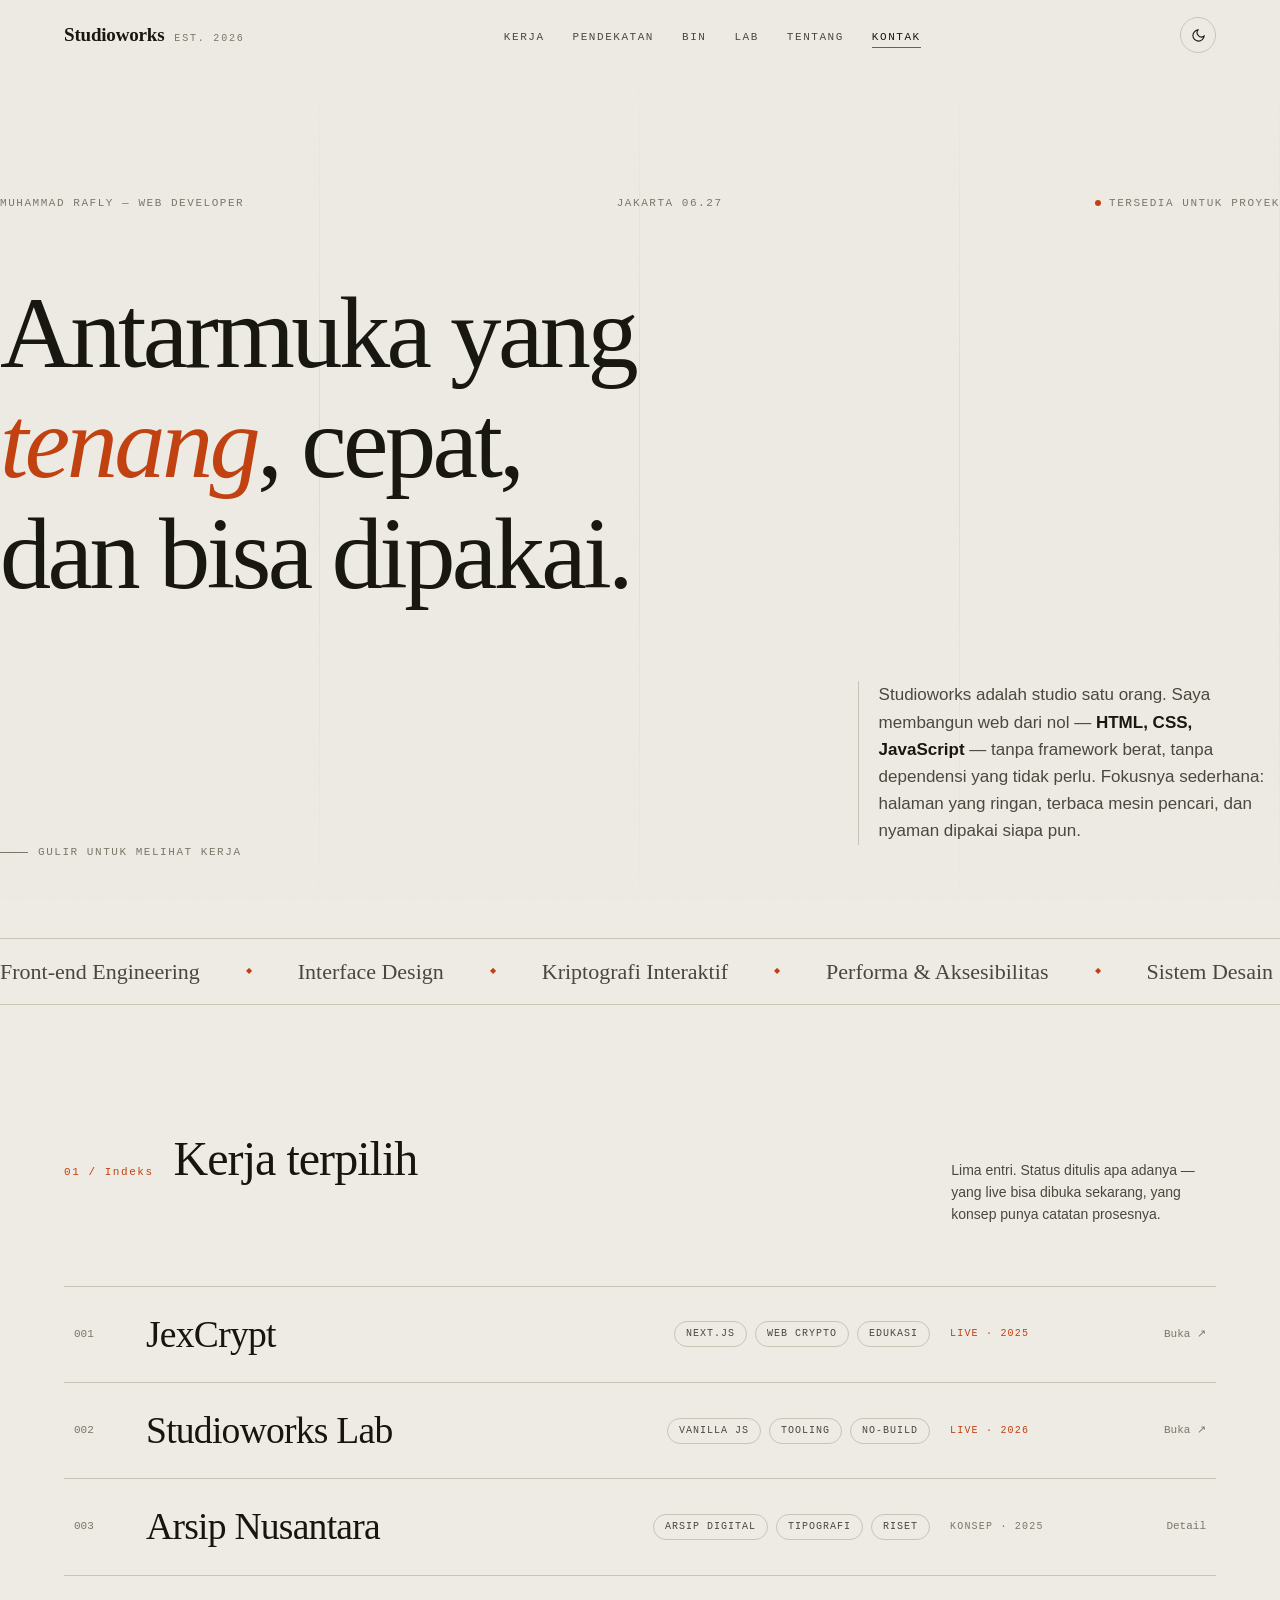
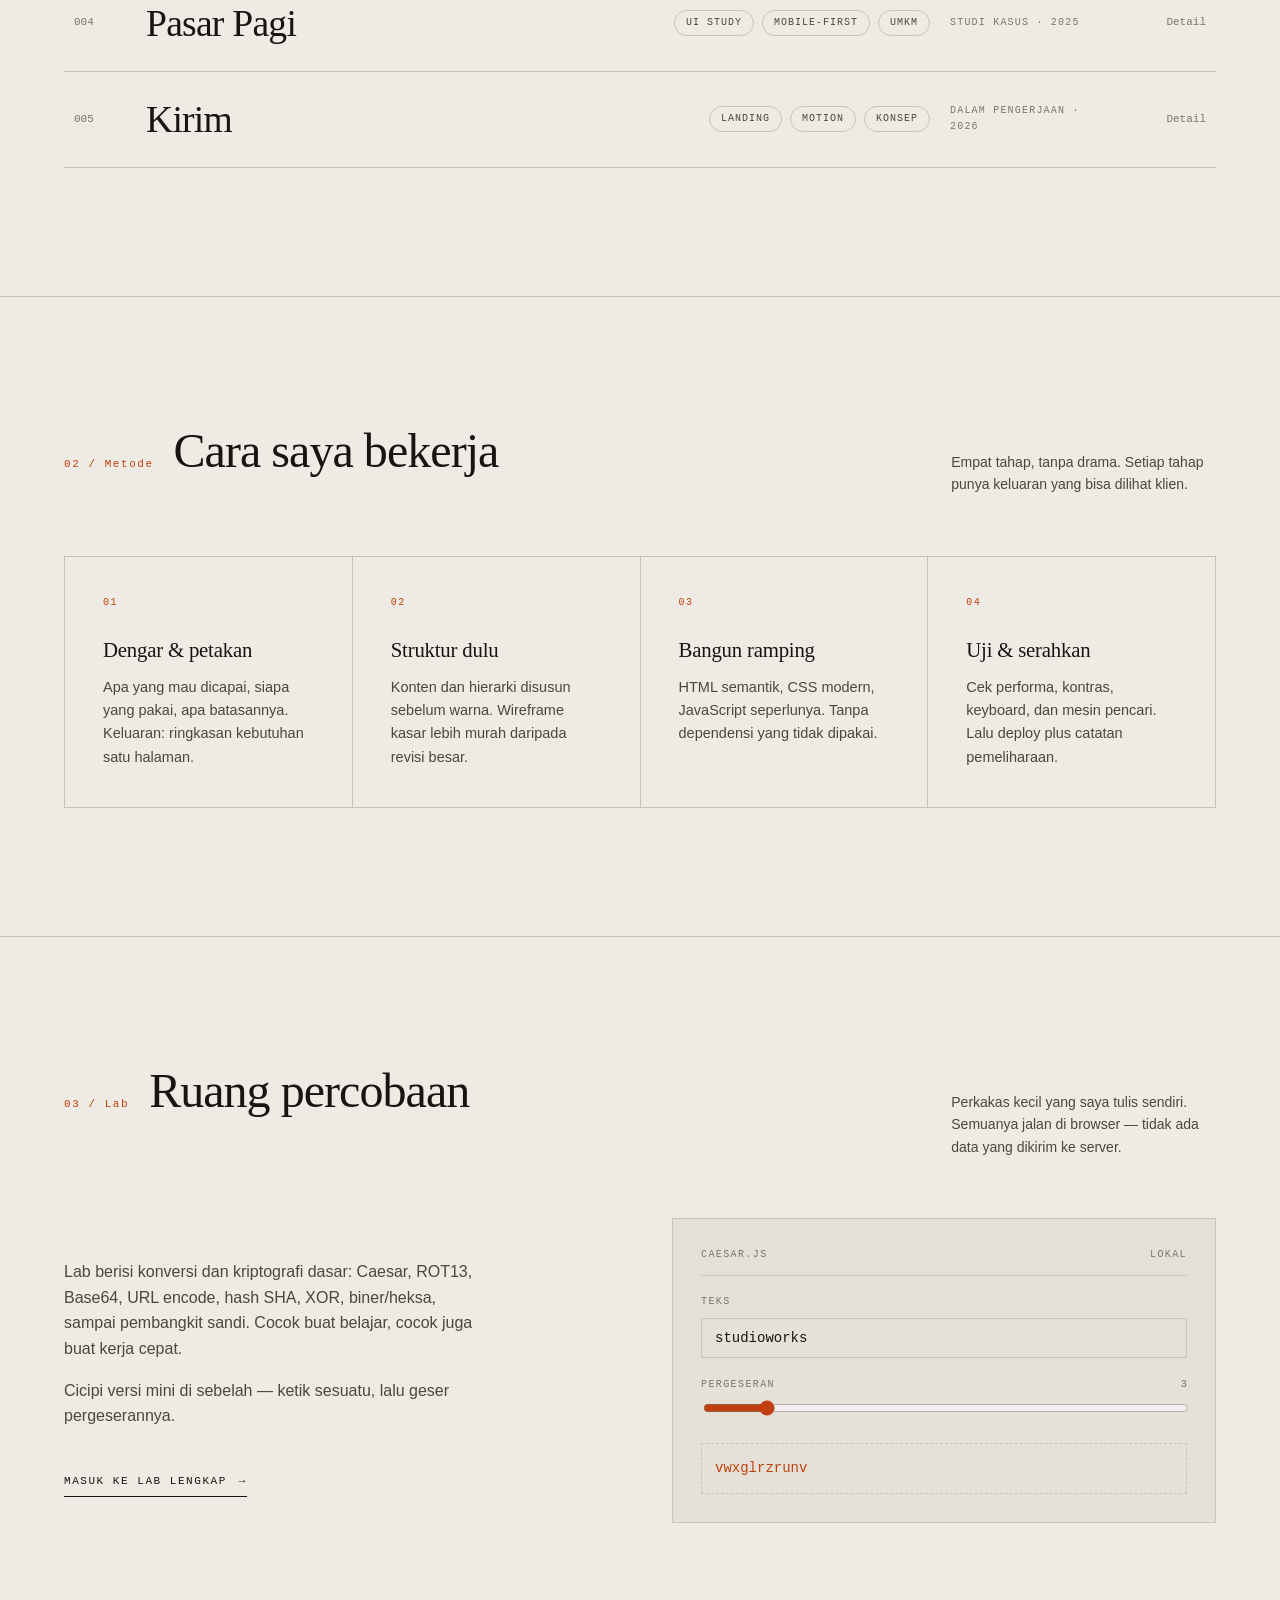
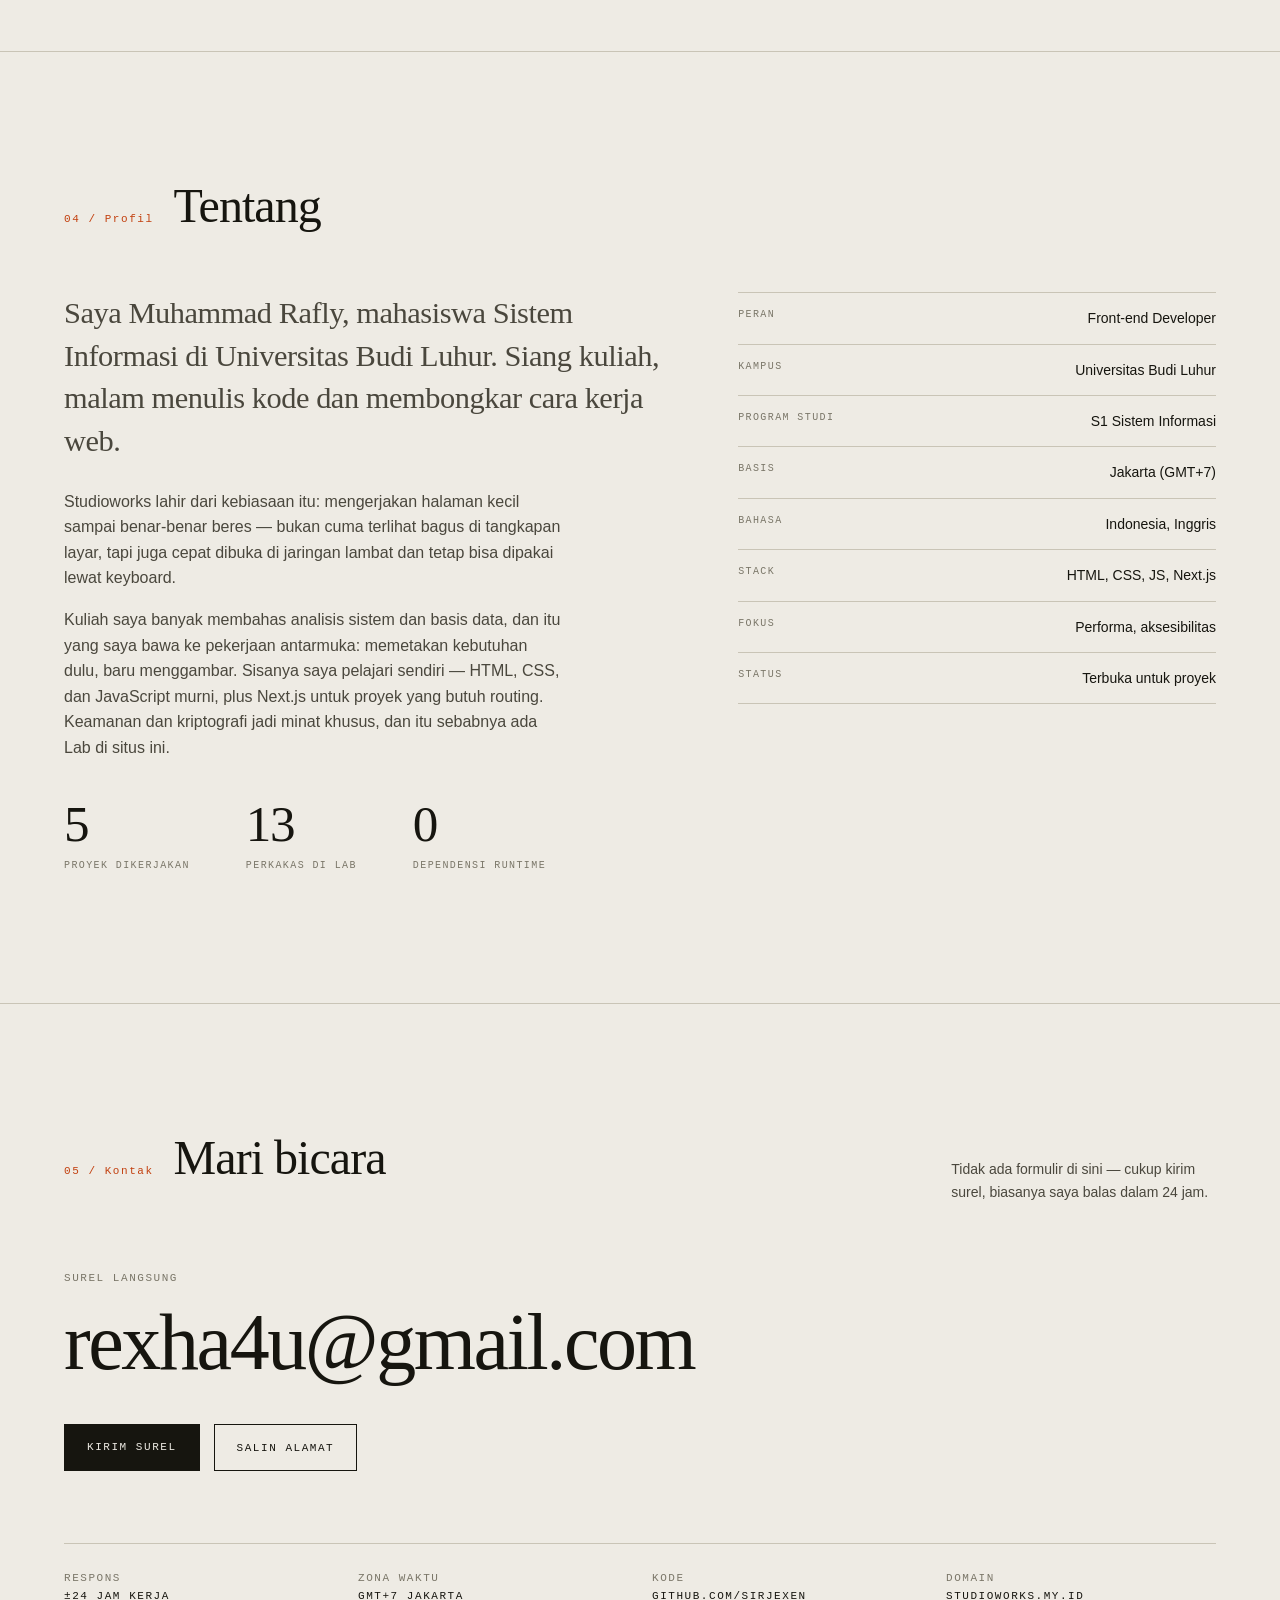
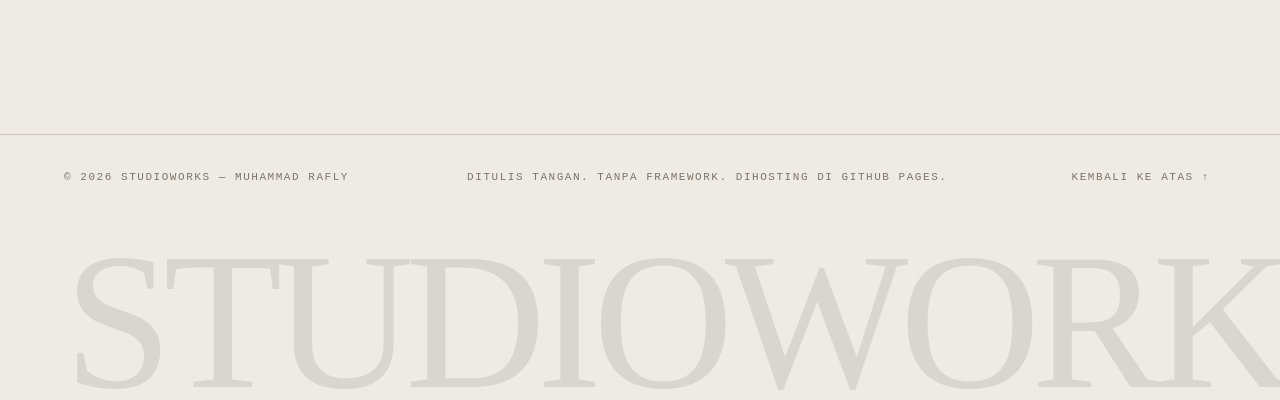
==== commit f69bdf7d: "Update index.html" ====
--- a/index.html
+++ b/index.html
@@ -297,6 +297,7 @@
       <ul>
         <li><a href="#kerja">Kerja</a></li>
         <li><a href="#pendekatan">Pendekatan</a></li>
+        <li><a href="/bin/">Bin</a></li>
         <li><a href="/lab/">Lab</a></li>
         <li><a href="#tentang">Tentang</a></li>
         <li><a href="#kontak">Kontak</a></li>
@@ -475,7 +476,7 @@
           <p>Kuliah saya banyak membahas analisis sistem dan basis data, dan itu yang saya bawa ke pekerjaan antarmuka: memetakan kebutuhan dulu, baru menggambar. Sisanya saya pelajari sendiri — HTML, CSS, dan JavaScript murni, plus Next.js untuk proyek yang butuh routing. Keamanan dan kriptografi jadi minat khusus, dan itu sebabnya ada Lab di situs ini.</p>
           <div class="counts">
             <div class="count"><b data-to="5">0</b><span>Proyek dikerjakan</span></div>
-            <div class="count"><b data-to="8">0</b><span>Perkakas di Lab</span></div>
+            <div class="count"><b data-to="13">0</b><span>Perkakas di Lab</span></div>
             <div class="count"><b data-to="0">0</b><span>Dependensi runtime</span></div>
           </div>
         </div>
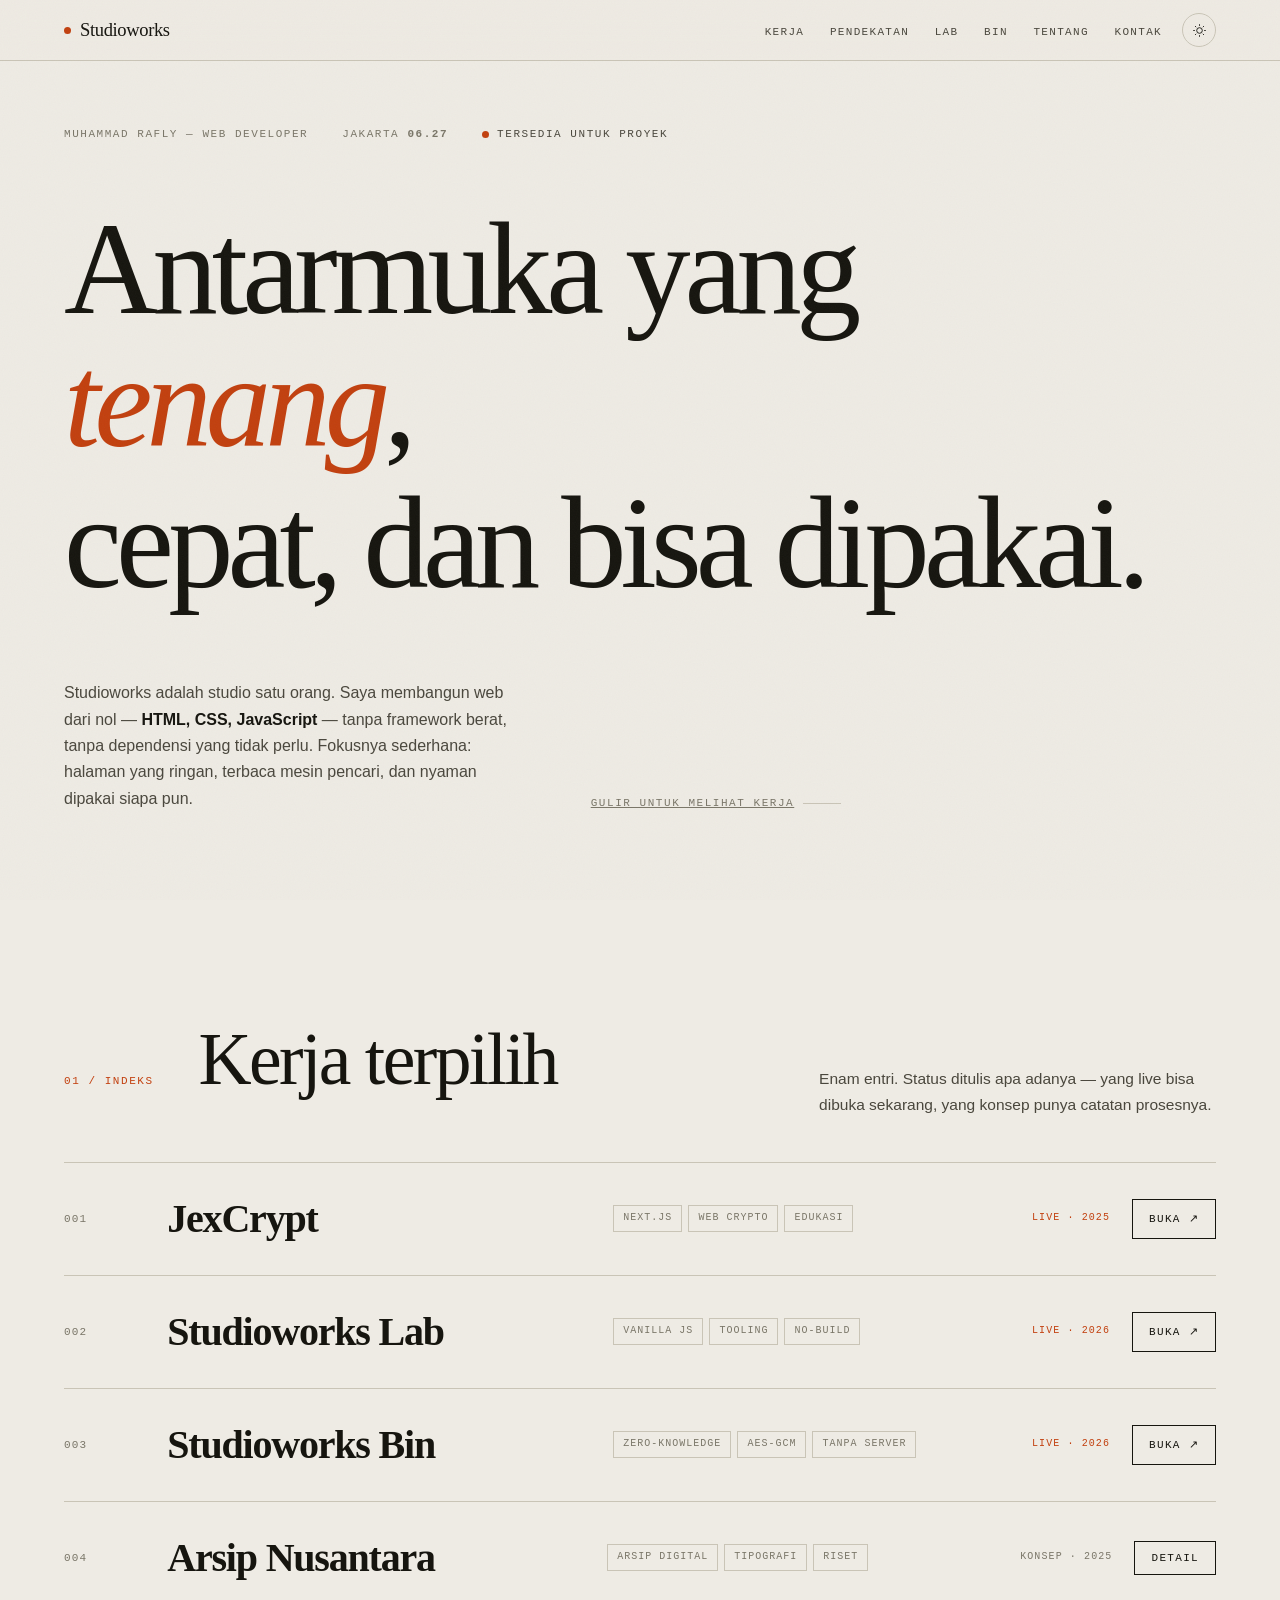
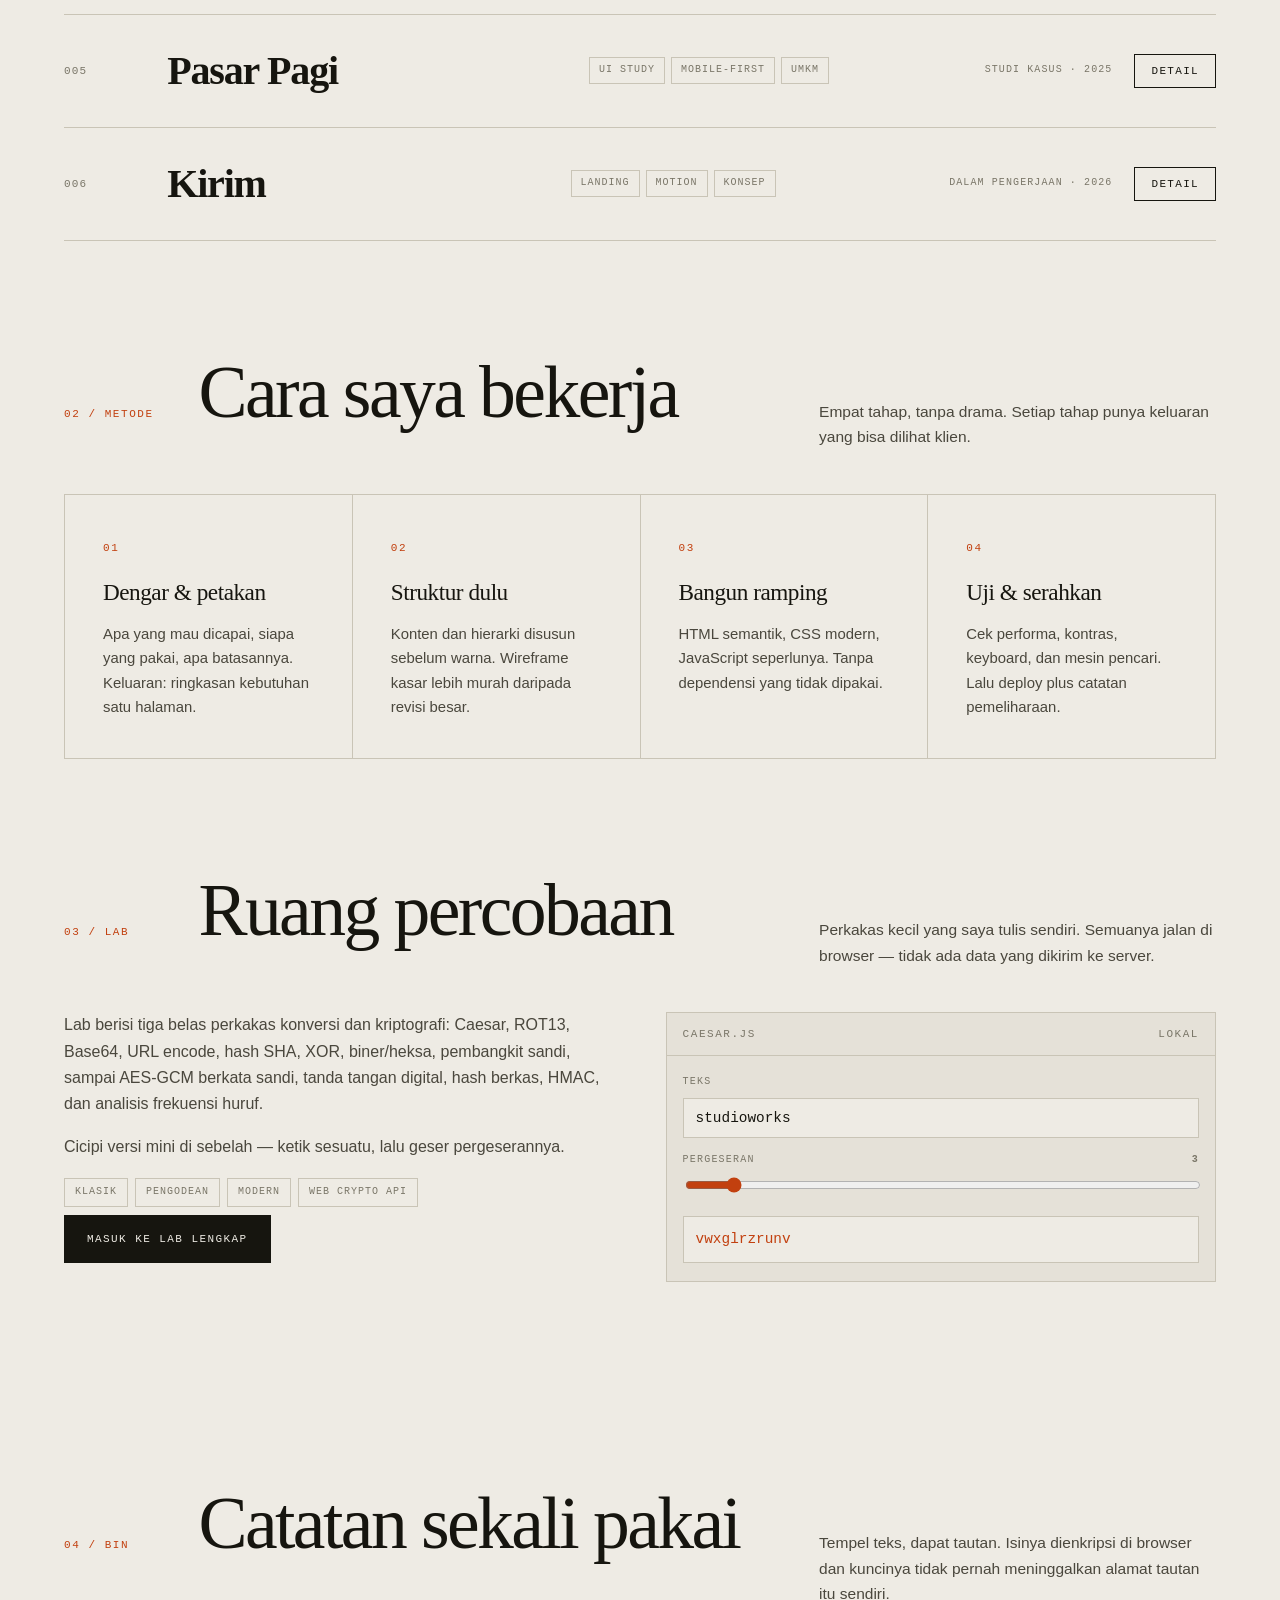
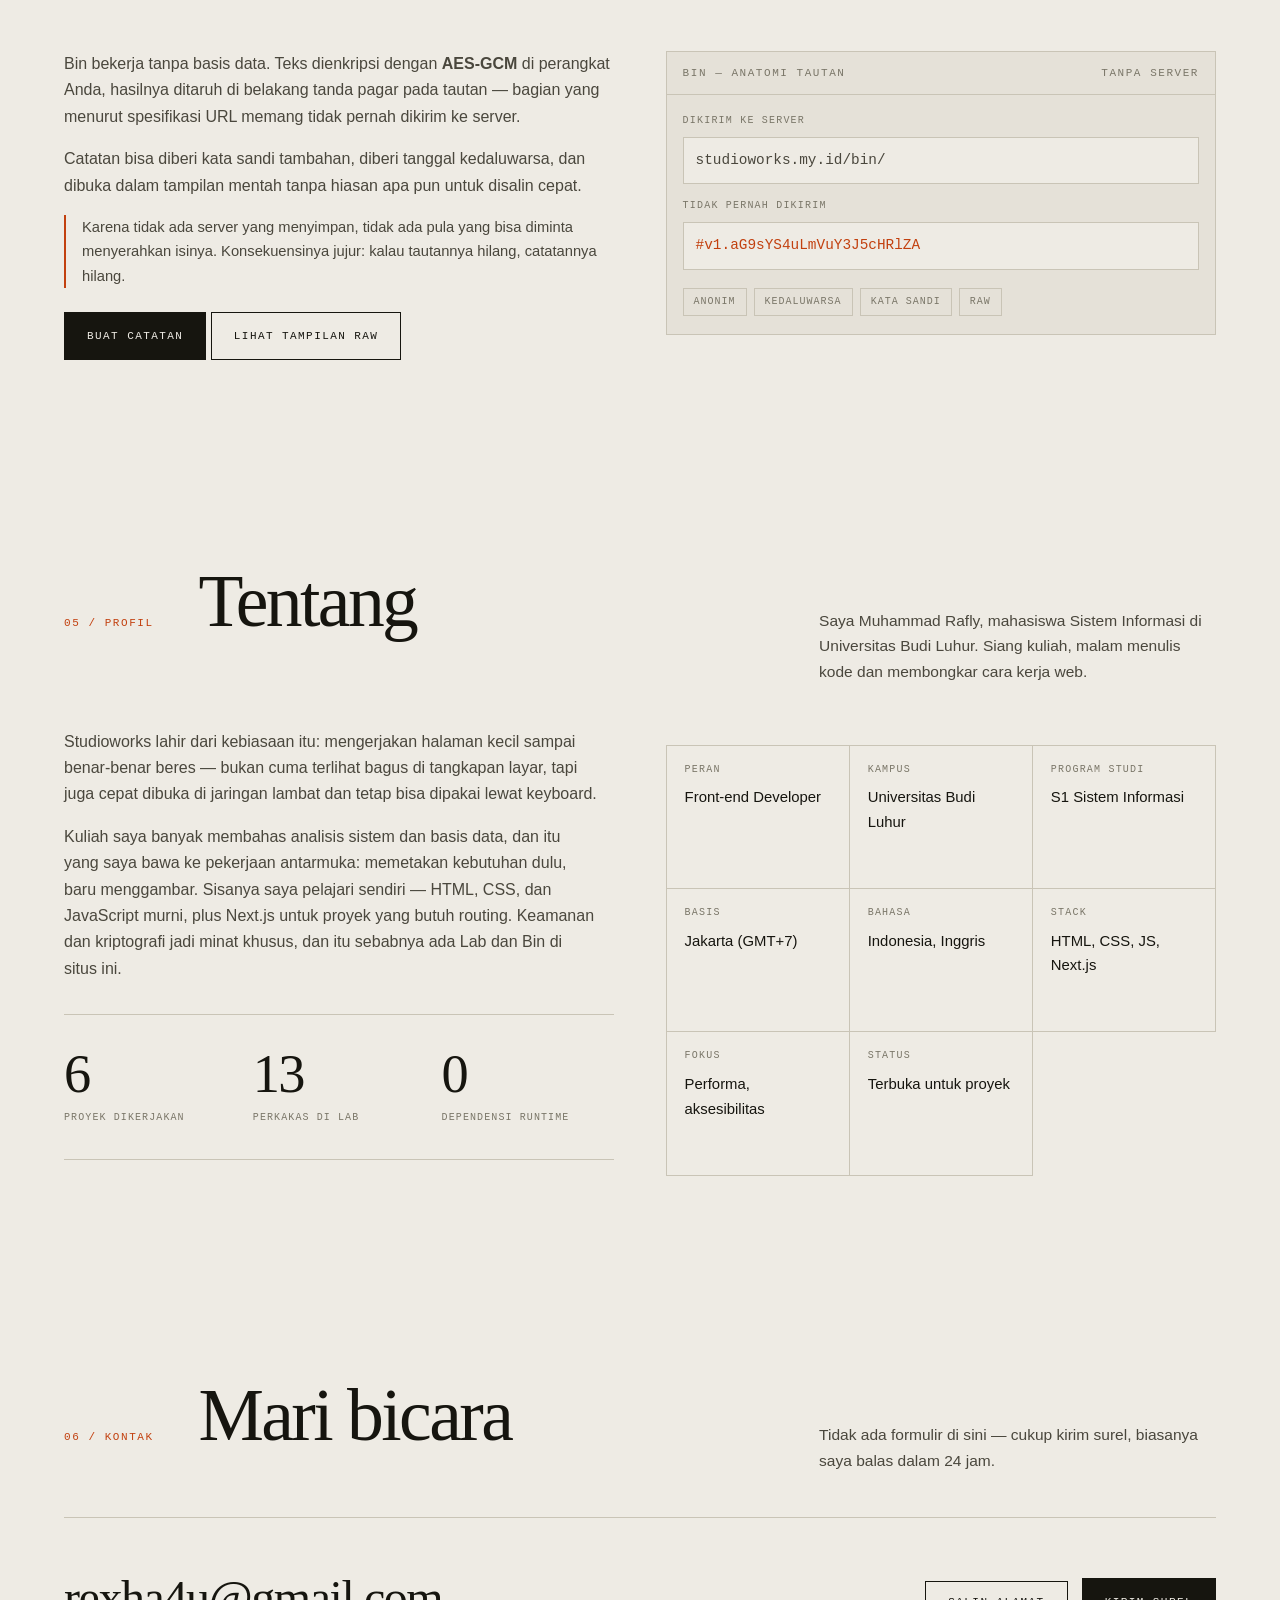
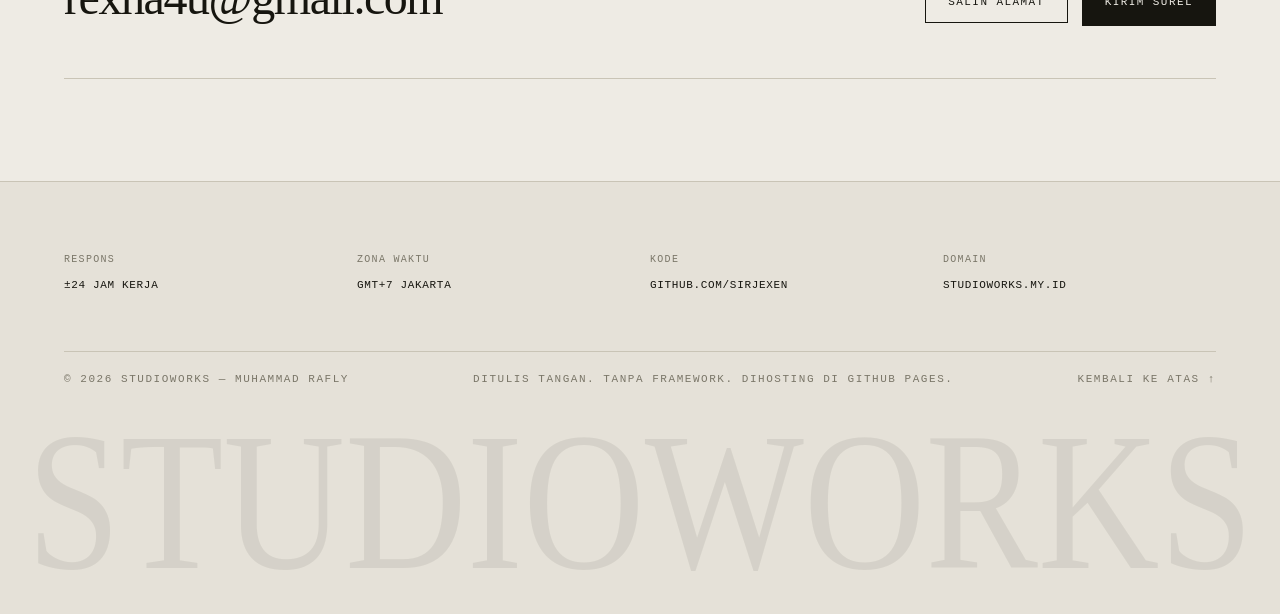
==== commit f85e8986: "Update index.html" ====
--- a/index.html
+++ b/index.html
@@ -43,392 +43,386 @@
   --line:#2a2925; --accent:#ff6b35; --accent-soft:rgba(255,107,53,.10);
 }
 *,*::before,*::after{box-sizing:border-box}
-html{-webkit-text-size-adjust:100%;scroll-behavior:smooth}
-@media (prefers-reduced-motion:reduce){html{scroll-behavior:auto}
-  *,*::before,*::after{animation-duration:.001ms!important;animation-iteration-count:1!important;transition-duration:.001ms!important}}
-body{margin:0;background:var(--paper);color:var(--ink);font-family:var(--sans);
-  font-size:16px;line-height:1.6;-webkit-font-smoothing:antialiased;overflow-x:hidden;
-  transition:background .45s var(--ease),color .45s var(--ease)}
-body.lock{overflow:hidden}
-body::before{content:"";position:fixed;inset:0;pointer-events:none;z-index:9999;opacity:.032;
-  background-image:url("data:image/svg+xml,%3Csvg xmlns='http://www.w3.org/2000/svg' width='120' height='120'%3E%3Cfilter id='n'%3E%3CfeTurbulence type='fractalNoise' baseFrequency='.85' numOctaves='3'/%3E%3C/filter%3E%3Crect width='120' height='120' filter='url(%23n)'/%3E%3C/svg%3E")}
-img{max-width:100%;display:block}
-a{color:inherit;text-decoration:none}
-::selection{background:var(--accent);color:var(--paper)}
+html{scroll-behavior:smooth;-webkit-text-size-adjust:100%}
+body{
+  margin:0;background:var(--paper);color:var(--ink);font-family:var(--sans);
+  line-height:1.65;overflow-x:hidden;-webkit-font-smoothing:antialiased;
+  transition:background .4s ease,color .4s ease;
+}
+body::before{
+  content:"";position:fixed;inset:0;z-index:999;pointer-events:none;opacity:.035;
+  background-image:url("data:image/svg+xml,%3Csvg xmlns='http://www.w3.org/2000/svg' width='120' height='120'%3E%3Cfilter id='n'%3E%3CfeTurbulence type='fractalNoise' baseFrequency='.85' numOctaves='3'/%3E%3C/filter%3E%3Crect width='120' height='120' filter='url(%23n)'/%3E%3C/svg%3E");
+}
+img,svg{display:block;max-width:100%}
+a{color:inherit}
+::selection{background:var(--accent);color:#fff}
 :focus-visible{outline:2px solid var(--accent);outline-offset:3px}
+
+/* ============ UTIL ============ */
 .wrap{max-width:var(--maxw);margin:0 auto;padding-inline:var(--pad)}
 .mono{font-family:var(--mono);font-size:11px;letter-spacing:.14em;text-transform:uppercase}
-.sr-only{position:absolute;width:1px;height:1px;margin:-1px;padding:0;overflow:hidden;clip:rect(0 0 0 0);white-space:nowrap;border:0}
-.skip{position:absolute;left:-999px;top:0;z-index:100;background:var(--ink);color:var(--paper);padding:10px 16px}
-.skip:focus{left:8px;top:8px}
-
-#bar{position:fixed;top:0;left:0;height:2px;width:0;background:var(--accent);z-index:80;transform-origin:left}
-
-/* ============ HEADER ============ */
-header{position:sticky;top:0;z-index:70;background:color-mix(in srgb,var(--paper) 85%,transparent);
-  backdrop-filter:blur(16px) saturate(140%);border-bottom:1px solid transparent;transition:border-color .35s}
-@supports not (backdrop-filter:blur(1px)){header{background:var(--paper)}}
-header.stuck{border-bottom-color:var(--line)}
-.bar{display:flex;align-items:center;justify-content:space-between;gap:24px;height:70px}
-.mark{display:flex;align-items:baseline;gap:10px;font-family:var(--serif);font-size:19px;letter-spacing:-.01em}
-.mark b{font-weight:600}
-.mark span{font-family:var(--mono);font-size:10px;letter-spacing:.18em;color:var(--ink-3);text-transform:uppercase}
-nav ul{display:flex;gap:28px;list-style:none;margin:0;padding:0}
-nav a{font-family:var(--mono);font-size:11px;letter-spacing:.14em;text-transform:uppercase;color:var(--ink-2);position:relative;padding:5px 0}
-nav a::after{content:"";position:absolute;left:0;bottom:0;width:0;height:1px;background:var(--accent);transition:width .4s var(--ease)}
-nav a:hover,nav a.on{color:var(--ink)}
-nav a:hover::after,nav a.on::after{width:100%}
-.tools{display:flex;align-items:center;gap:8px}
-.btn-i{width:36px;height:36px;display:grid;place-items:center;border:1px solid var(--line);border-radius:50%;
-  background:transparent;color:var(--ink);cursor:pointer;transition:background .28s,border-color .28s,transform .4s var(--ease)}
-.btn-i:hover{background:var(--ink);color:var(--paper);border-color:var(--ink);transform:rotate(-18deg)}
-.burg{display:none}
-@media(max-width:880px){
-  nav{position:fixed;inset:70px 0 auto;background:var(--paper);border-bottom:1px solid var(--line);
-    transform:translateY(-110%);transition:transform .5s var(--ease);padding:26px var(--pad) 34px}
-  nav.open{transform:translateY(0)}
-  nav ul{flex-direction:column;gap:18px}
-  nav a{font-size:13px}
-  .burg{display:grid}
+.rule{height:1px;background:var(--line);border:0;margin:0}
+section{scroll-margin-top:76px}
+.sec-head{display:flex;flex-wrap:wrap;gap:clamp(12px,3vw,48px);align-items:baseline;
+  padding:clamp(56px,9vw,120px) 0 clamp(24px,4vw,44px)}
+.sec-head .idx{color:var(--accent);flex:0 0 auto;min-width:96px}
+.sec-head h2{font-family:var(--serif);font-weight:400;letter-spacing:-.035em;line-height:1;
+  font-size:clamp(2.2rem,6.2vw,4.6rem);margin:0;flex:1 1 320px}
+.sec-head p{color:var(--ink-2);margin:0;flex:1 1 300px;max-width:46ch;font-size:.97rem}
+
+/* ============ NAV ============ */
+.nav{position:sticky;top:0;z-index:80;background:color-mix(in srgb,var(--paper) 86%,transparent);
+  backdrop-filter:saturate(150%) blur(12px);-webkit-backdrop-filter:saturate(150%) blur(12px);
+  border-bottom:1px solid var(--line)}
+.nav-in{display:flex;align-items:center;gap:20px;height:60px}
+.brand{font-family:var(--serif);font-size:1.16rem;letter-spacing:-.02em;text-decoration:none;
+  margin-right:auto;display:flex;align-items:center;gap:9px}
+.brand b{font-weight:400}
+.brand i{width:7px;height:7px;background:var(--accent);border-radius:50%;font-style:normal}
+.nav ul{display:flex;gap:clamp(12px,2vw,28px);list-style:none;margin:0;padding:0}
+.nav ul a{font-family:var(--mono);font-size:11px;letter-spacing:.12em;text-transform:uppercase;
+  text-decoration:none;color:var(--ink-2);padding:6px 0;position:relative;transition:color .25s}
+.nav ul a::after{content:"";position:absolute;left:0;right:100%;bottom:0;height:1px;
+  background:var(--accent);transition:right .35s var(--ease)}
+.nav ul a:hover{color:var(--ink)}
+.nav ul a:hover::after{right:0}
+.tgl{width:34px;height:34px;border:1px solid var(--line);background:transparent;color:var(--ink);
+  cursor:pointer;display:grid;place-items:center;border-radius:50%;transition:border-color .25s,transform .25s}
+.tgl:hover{border-color:var(--ink);transform:rotate(18deg)}
+.tgl svg{width:15px;height:15px;fill:none;stroke:currentColor;stroke-width:1.5}
+[data-theme="dark"] .tgl .sun{display:none}
+[data-theme="light"] .tgl .moon{display:none}
+@media(max-width:760px){.nav ul{display:none}}
+
+/* ============ HERO ============ */
+.hero{padding:clamp(30px,6vw,64px) 0 clamp(48px,8vw,96px)}
+.status{display:flex;flex-wrap:wrap;gap:clamp(14px,3vw,34px);align-items:center;
+  color:var(--ink-3);padding-bottom:clamp(26px,5vw,52px)}
+.status .dot{display:inline-flex;align-items:center;gap:8px;color:var(--ink-2)}
+.status .dot::before{content:"";width:7px;height:7px;border-radius:50%;background:var(--accent)}
+h1{font-family:var(--serif);font-weight:400;margin:0;letter-spacing:-.045em;line-height:1.02;
+  font-size:clamp(2.6rem,10.2vw,8.2rem)}
+h1 em{font-style:italic;color:var(--accent)}
+.h1-line{display:block;overflow:hidden;padding:.06em .08em .16em;margin:0 -.08em -.16em}
+.h1-line>span{display:block;transform:translateY(110%);transition:transform 1.05s var(--ease)}
+.ready .h1-line>span{transform:translateY(0)}
+.h1-line:nth-child(2)>span{transition-delay:.1s}
+.hero-foot{display:flex;flex-wrap:wrap;gap:clamp(24px,5vw,72px);align-items:flex-end;
+  padding-top:clamp(34px,6vw,70px)}
+.hero-foot p{margin:0;max-width:52ch;color:var(--ink-2);flex:1 1 380px}
+.hero-foot strong{color:var(--ink);font-weight:600}
+.scroll-cue{font-family:var(--mono);font-size:11px;letter-spacing:.14em;text-transform:uppercase;
+  color:var(--ink-3);display:flex;align-items:center;gap:9px;white-space:nowrap}
+.scroll-cue span{display:inline-block;width:38px;height:1px;background:var(--line);position:relative;overflow:hidden}
+.scroll-cue span::after{content:"";position:absolute;inset:0;background:var(--accent);
+  transform:translateX(-100%);animation:sweep 2.6s var(--ease) infinite}
+@keyframes sweep{0%{transform:translateX(-100%)}60%,100%{transform:translateX(100%)}}
+
+/* ============ KERJA ============ */
+.rows{border-top:1px solid var(--line)}
+.row{border-bottom:1px solid var(--line)}
+.row-main{display:grid;grid-template-columns:70px minmax(0,1.5fr) minmax(0,1.4fr) auto;
+  gap:clamp(12px,2.6vw,36px);align-items:center;padding:clamp(20px,3.2vw,34px) 0;
+  transition:opacity .35s ease,padding .35s var(--ease)}
+.rows:hover .row-main{opacity:.42}
+.rows .row:hover .row-main,.rows .row:focus-within .row-main{opacity:1}
+.row-num{font-family:var(--mono);font-size:11px;letter-spacing:.1em;color:var(--ink-3)}
+.row-title{font-family:var(--serif);font-size:clamp(1.5rem,3.4vw,2.5rem);letter-spacing:-.03em;
+  line-height:1.1;margin:0;transition:transform .45s var(--ease)}
+.row:hover .row-title{transform:translateX(10px)}
+.row-tags{display:flex;flex-wrap:wrap;gap:6px}
+.tag{font-family:var(--mono);font-size:10px;letter-spacing:.1em;text-transform:uppercase;
+  border:1px solid var(--line);padding:4px 9px;color:var(--ink-3);white-space:nowrap}
+.row-act{display:flex;align-items:center;gap:clamp(10px,2vw,22px);justify-self:end}
+.row-stat{font-family:var(--mono);font-size:10px;letter-spacing:.11em;text-transform:uppercase;
+  color:var(--ink-3);white-space:nowrap}
+.row-stat.live{color:var(--accent)}
+.go{font-family:var(--mono);font-size:11px;letter-spacing:.12em;text-transform:uppercase;
+  text-decoration:none;border:1px solid var(--ink);background:transparent;color:var(--ink);
+  padding:10px 16px;cursor:pointer;white-space:nowrap;transition:background .3s,color .3s}
+.go:hover{background:var(--ink);color:var(--paper)}
+.panel{display:grid;grid-template-rows:0fr;transition:grid-template-rows .5s var(--ease)}
+.row.open .panel{grid-template-rows:1fr}
+.panel>div{overflow:hidden}
+.panel-in{display:grid;grid-template-columns:70px minmax(0,1fr);gap:clamp(12px,2.6vw,36px);
+  padding:0 0 clamp(24px,3.4vw,38px)}
+.panel-body{max-width:64ch;color:var(--ink-2);font-size:.96rem}
+.panel-body p{margin:0 0 12px}
+.panel-body dl{display:grid;grid-template-columns:repeat(auto-fit,minmax(150px,1fr));
+  gap:14px;margin:18px 0 0;padding-top:16px;border-top:1px solid var(--line)}
+.panel-body dt{font-family:var(--mono);font-size:10px;letter-spacing:.12em;text-transform:uppercase;color:var(--ink-3)}
+.panel-body dd{margin:4px 0 0;color:var(--ink);font-size:.9rem}
+@media(max-width:860px){
+  .row-main{grid-template-columns:44px 1fr;row-gap:12px}
+  .row-tags,.row-act{grid-column:2}
+  .row-act{justify-self:start}
+  .panel-in{grid-template-columns:44px 1fr}
+  .row:hover .row-title{transform:none}
+  .rows:hover .row-main{opacity:1}
 }
 
-/* ============ HERO ============ */
-.hero{position:relative;padding:clamp(52px,10vw,124px) 0 clamp(44px,6vw,76px);border-bottom:1px solid var(--line)}
-.hero::after{content:"";position:absolute;inset:0;pointer-events:none;z-index:-1;
-  background:repeating-linear-gradient(90deg,transparent,transparent calc(25% - 1px),var(--line) calc(25% - 1px),var(--line) 25%);
-  opacity:.4;mask-image:linear-gradient(to bottom,transparent,#000 40%,transparent)}
-.hero-top{display:flex;justify-content:space-between;gap:16px;flex-wrap:wrap;color:var(--ink-3);margin-bottom:clamp(30px,6vw,62px)}
-.dot{display:inline-block;width:6px;height:6px;border-radius:50%;background:var(--accent);margin-right:8px;
-  animation:beat 2.4s ease-in-out infinite}
-@keyframes beat{0%,100%{opacity:1;transform:scale(1)}50%{opacity:.3;transform:scale(.7)}}
-h1{font-family:var(--serif);font-weight:400;margin:0;
-  font-size:clamp(2.55rem,8vw,7rem);line-height:1.02;letter-spacing:-.035em}
-h1 em{font-style:italic;color:var(--accent)}
-/* wadah animasi diberi ruang napas supaya ekor huruf tidak tergunting */
-.h1-line{display:block;overflow:hidden;padding:.06em .08em .16em;margin:0 -.08em -.16em}
-.h1-line>span{display:block;transform:translateY(110%);animation:up 1.05s var(--ease) forwards}
-.h1-line:nth-child(2)>span{animation-delay:.1s}
-.h1-line:nth-child(3)>span{animation-delay:.2s}
-@keyframes up{to{transform:translateY(0)}}
-.hero-grid{display:grid;grid-template-columns:1fr minmax(260px,33%);gap:clamp(24px,5vw,64px);
-  align-items:end;margin-top:clamp(34px,5vw,58px)}
-.hero-note{font-size:clamp(15px,1.5vw,17px);color:var(--ink-2);max-width:44ch;border-left:1px solid var(--line);padding-left:20px}
-.hero-note strong{color:var(--ink);font-weight:600}
-@media(max-width:880px){.hero-grid{grid-template-columns:1fr}}
-.cue{display:inline-flex;align-items:center;gap:10px;color:var(--ink-3)}
-.cue i{width:28px;height:1px;background:var(--ink-3);display:block;animation:slide 2s ease-in-out infinite}
-@keyframes slide{0%,100%{transform:translateX(0)}50%{transform:translateX(9px)}}
-
-/* ============ MARQUEE ============ */
-.mq{border-bottom:1px solid var(--line);overflow:hidden;padding:15px 0;display:flex;user-select:none}
-.mq:hover div{animation-play-state:paused}
-.mq div{display:flex;gap:46px;padding-right:46px;white-space:nowrap;animation:scroll 38s linear infinite}
-.mq span{font-family:var(--serif);font-size:clamp(15px,2vw,22px);color:var(--ink-2);display:flex;align-items:center;gap:46px}
-.mq span::after{content:"◆";font-size:8px;color:var(--accent)}
-@keyframes scroll{to{transform:translateX(-100%)}}
-
-/* ============ SECTION ============ */
-section{padding:clamp(64px,10vw,140px) 0;border-bottom:1px solid var(--line)}
-.head{display:flex;align-items:baseline;gap:20px;margin-bottom:clamp(34px,5vw,60px);flex-wrap:wrap}
-.head .num{font-family:var(--mono);font-size:11px;letter-spacing:.14em;color:var(--accent)}
-.head h2{font-family:var(--serif);font-weight:400;font-size:clamp(1.75rem,4vw,3rem);
-  letter-spacing:-.02em;margin:0;line-height:1.1}
-.head p{margin:0 0 0 auto;max-width:34ch;color:var(--ink-2);font-size:14px}
-
-/* ============ INDEKS KERJA ============ */
-.work{border-top:1px solid var(--line)}
-.row{display:grid;grid-template-columns:52px 1fr auto 140px 96px;gap:20px;align-items:center;
-  padding:26px 10px;border-bottom:1px solid var(--line);position:relative;
-  transition:padding .45s var(--ease),opacity .5s var(--ease)}
-.row::before{content:"";position:absolute;inset:0;background:var(--accent-soft);opacity:0;transition:opacity .4s}
-.row:hover::before{opacity:1}
-.row:hover{padding-left:26px}
-.row>*{position:relative}
-.row .idx{font-family:var(--mono);font-size:11px;color:var(--ink-3)}
-.row h3{font-family:var(--serif);font-weight:400;font-size:clamp(1.4rem,3.4vw,2.35rem);
-  letter-spacing:-.02em;margin:0;line-height:1.15;transition:color .32s}
-.row:hover h3{color:var(--accent)}
-.row .tags{display:flex;gap:8px;flex-wrap:wrap}
-.tag{font-family:var(--mono);font-size:10px;letter-spacing:.1em;text-transform:uppercase;
-  border:1px solid var(--line);border-radius:100px;padding:4px 11px;color:var(--ink-2)}
-.row .st{font-family:var(--mono);font-size:10px;letter-spacing:.12em;text-transform:uppercase;color:var(--ink-3)}
-.row .st.live{color:var(--accent)}
-.row .go{font-family:var(--mono);font-size:11px;text-align:right;color:var(--ink-3);
-  transition:transform .4s var(--ease),color .32s}
-.row:hover .go{transform:translateX(7px);color:var(--ink)}
-.row .cover{position:absolute;inset:0;z-index:2;cursor:pointer;background:none;border:0;padding:0;width:100%}
-.work.dim .row:not(:hover){opacity:.42}
-@media(max-width:920px){
-  .row{grid-template-columns:36px 1fr;gap:7px 14px;padding:20px 4px}
-  .row .tags,.row .st{grid-column:2}
-  .row .go{display:none}
-  .work.dim .row:not(:hover){opacity:1}
-}
-/* pratinjau kursor */
-#peek{position:fixed;left:0;top:0;width:330px;z-index:60;pointer-events:none;
-  opacity:0;transition:opacity .28s ease;will-change:transform;
-  border:1px solid var(--line);background:var(--paper-2);overflow:hidden;
-  box-shadow:0 26px 70px rgba(0,0,0,.30)}
-#peek.on{opacity:1}
-#peek img{width:100%;aspect-ratio:16/10;object-fit:cover;display:none}
-#peek img.on{display:block}
-#peektext{display:none;padding:26px 24px 22px;aspect-ratio:16/10;flex-direction:column;justify-content:space-between;
-  background-image:repeating-linear-gradient(-45deg,transparent,transparent 9px,var(--line) 9px,var(--line) 10px);
-  background-size:cover}
-#peektext.on{display:flex}
-#peektext b{font-family:var(--serif);font-weight:400;font-size:1.65rem;letter-spacing:-.02em;line-height:1.1;
-  background:var(--paper-2);box-shadow:0 0 0 7px var(--paper-2);width:fit-content}
-#peektext i{font-style:normal;font-family:var(--mono);font-size:10px;letter-spacing:.14em;text-transform:uppercase;
-  color:var(--ink-3);background:var(--paper-2);box-shadow:0 0 0 6px var(--paper-2);width:fit-content}
-@media(hover:none),(max-width:920px){#peek{display:none}}
-
 /* ============ METODE ============ */
-.steps{display:grid;grid-template-columns:repeat(auto-fit,minmax(238px,1fr));gap:1px;background:var(--line);border:1px solid var(--line)}
-.step{background:var(--paper);padding:clamp(24px,3vw,38px);transition:background .38s}
-.step:hover{background:var(--paper-2)}
-.step .n{font-family:var(--mono);font-size:10px;letter-spacing:.14em;color:var(--accent);display:block;margin-bottom:22px}
-.step h3{font-family:var(--serif);font-weight:400;font-size:1.3rem;margin:0 0 10px;letter-spacing:-.01em}
-.step p{margin:0;font-size:14.5px;color:var(--ink-2)}
-
-/* ============ LAB ============ */
-.lab{display:grid;grid-template-columns:1fr 1fr;gap:clamp(24px,5vw,72px);align-items:center}
-@media(max-width:920px){.lab{grid-template-columns:1fr}}
-.lab p{color:var(--ink-2);max-width:46ch}
-.demo{border:1px solid var(--line);background:var(--paper-2);padding:clamp(18px,2.6vw,28px);font-family:var(--mono)}
-.demo-top{display:flex;justify-content:space-between;align-items:center;font-size:10px;letter-spacing:.14em;
-  text-transform:uppercase;color:var(--ink-3);border-bottom:1px solid var(--line);padding-bottom:12px;margin-bottom:18px}
-.demo label{display:block;font-size:10px;letter-spacing:.14em;text-transform:uppercase;color:var(--ink-3);margin-bottom:8px}
-.demo input[type=text]{width:100%;background:transparent;border:1px solid var(--line);color:var(--ink);
-  font-family:var(--mono);font-size:14px;padding:11px 13px;border-radius:0}
-.demo input[type=text]:focus{outline:none;border-color:var(--accent)}
-.demo input[type=range]{width:100%;accent-color:var(--accent);margin-top:6px}
-.demo .out{margin-top:18px;padding:13px;border:1px dashed var(--line);font-size:14px;color:var(--accent);
-  word-break:break-all;min-height:44px}
-.shiftrow{display:flex;justify-content:space-between;align-items:center;margin-top:18px;font-size:11px;color:var(--ink-3)}
-.link-b{display:inline-flex;align-items:center;gap:12px;margin-top:28px;font-family:var(--mono);font-size:11px;
-  letter-spacing:.14em;text-transform:uppercase;border-bottom:1px solid var(--ink);padding-bottom:6px;
-  transition:gap .32s var(--ease),color .3s,border-color .3s}
-.link-b:hover{gap:20px;color:var(--accent);border-color:var(--accent)}
-
-/* ============ TENTANG ============ */
-.about{display:grid;grid-template-columns:1.25fr 1fr;gap:clamp(28px,6vw,80px)}
-@media(max-width:920px){.about{grid-template-columns:1fr}}
-.about .lede{font-family:var(--serif);font-size:clamp(1.3rem,2.6vw,1.9rem);line-height:1.4;
-  letter-spacing:-.015em;margin:0 0 26px}
-.about p{color:var(--ink-2);max-width:56ch}
-.facts{border-top:1px solid var(--line);margin:0}
-.fact{display:flex;justify-content:space-between;gap:16px;padding:14px 0;border-bottom:1px solid var(--line);font-size:14px}
-.fact dt{font-family:var(--mono);font-size:10px;letter-spacing:.14em;text-transform:uppercase;color:var(--ink-3);margin:0}
-.fact dd{margin:0;text-align:right}
-.counts{display:flex;gap:clamp(24px,5vw,56px);margin-top:38px;flex-wrap:wrap}
-.count b{display:block;font-family:var(--serif);font-size:clamp(2rem,5vw,3.2rem);font-weight:400;line-height:1;letter-spacing:-.03em}
-.count span{font-family:var(--mono);font-size:10px;letter-spacing:.14em;text-transform:uppercase;color:var(--ink-3)}
-
-/* ============ KONTAK ============ */
-.mailto{display:block;font-family:var(--serif);font-weight:400;letter-spacing:-.03em;line-height:1.08;
-  font-size:clamp(1.6rem,7vw,5rem);margin:10px 0 0;word-break:break-word;transition:color .32s;padding-bottom:.06em}
-.mailto:hover{color:var(--accent)}
-.c-actions{display:flex;gap:14px;flex-wrap:wrap;margin-top:34px}
-.btn{font-family:var(--mono);font-size:11px;letter-spacing:.14em;text-transform:uppercase;
-  border:1px solid var(--ink);background:transparent;color:var(--ink);padding:14px 22px;cursor:pointer;
+.steps{display:grid;grid-template-columns:repeat(auto-fit,minmax(230px,1fr));
+  border-top:1px solid var(--line);border-left:1px solid var(--line)}
+.step{border-right:1px solid var(--line);border-bottom:1px solid var(--line);
+  padding:clamp(24px,3vw,38px);position:relative;overflow:hidden}
+.step::after{content:"";position:absolute;inset:0;background:var(--accent-soft);
+  transform:scaleY(0);transform-origin:bottom;transition:transform .45s var(--ease)}
+.step:hover::after{transform:scaleY(1)}
+.step>*{position:relative;z-index:1}
+.step .n{font-family:var(--mono);font-size:11px;letter-spacing:.14em;color:var(--accent)}
+.step h3{font-family:var(--serif);font-weight:400;font-size:1.45rem;letter-spacing:-.02em;margin:14px 0 10px}
+.step p{margin:0;color:var(--ink-2);font-size:.93rem}
+
+/* ============ LAB + BIN ============ */
+.split{display:grid;grid-template-columns:repeat(auto-fit,minmax(310px,1fr));
+  gap:clamp(24px,4vw,64px);align-items:start;padding-bottom:clamp(40px,7vw,90px)}
+.split p{color:var(--ink-2);margin:0 0 16px}
+.btn{display:inline-flex;align-items:center;gap:10px;font-family:var(--mono);font-size:11px;
+  letter-spacing:.13em;text-transform:uppercase;text-decoration:none;border:1px solid var(--ink);
+  padding:14px 22px;color:var(--ink);background:transparent;cursor:pointer;margin-top:8px;
   transition:background .3s,color .3s,border-color .3s}
 .btn:hover{background:var(--ink);color:var(--paper)}
 .btn.solid{background:var(--ink);color:var(--paper)}
 .btn.solid:hover{background:var(--accent);border-color:var(--accent);color:#fff}
-.c-meta{display:grid;grid-template-columns:repeat(auto-fit,minmax(178px,1fr));gap:24px;margin-top:clamp(40px,6vw,72px);
-  border-top:1px solid var(--line);padding-top:26px}
-
-/* ============ PANEL DETAIL ============ */
-.veil{position:fixed;inset:0;z-index:95;display:none;background:color-mix(in srgb,var(--paper) 62%,transparent);
-  backdrop-filter:blur(7px)}
-.veil.on{display:block;animation:vin .3s ease}
-@keyframes vin{from{opacity:0}to{opacity:1}}
-.sheet{position:fixed;top:0;right:0;bottom:0;z-index:96;width:min(640px,100%);background:var(--paper);
-  border-left:1px solid var(--line);overflow-y:auto;transform:translateX(100%);
-  transition:transform .55s var(--ease);display:flex;flex-direction:column}
-.sheet.on{transform:translateX(0)}
-.sheet-bar{position:sticky;top:0;display:flex;justify-content:space-between;align-items:center;gap:16px;
-  padding:18px clamp(22px,4vw,44px);background:var(--paper);border-bottom:1px solid var(--line);z-index:2}
-.sheet-body{padding:clamp(26px,4vw,48px) clamp(22px,4vw,44px) clamp(48px,7vw,80px)}
-.sheet-body h3{font-family:var(--serif);font-weight:400;font-size:clamp(1.9rem,5vw,3rem);letter-spacing:-.03em;
-  margin:14px 0 18px;line-height:1.05}
-.sheet-body h4{font-family:var(--mono);font-size:10px;letter-spacing:.16em;text-transform:uppercase;
-  color:var(--accent);margin:30px 0 10px;font-weight:400}
-.sheet-body p{color:var(--ink-2);margin:0 0 14px}
-.sheet-body .tags{display:flex;gap:8px;flex-wrap:wrap;margin-bottom:8px}
-.sheet-spec{border-top:1px solid var(--line);margin-top:34px}
-.sheet-spec div{display:flex;justify-content:space-between;gap:14px;padding:12px 0;border-bottom:1px solid var(--line);font-size:13.5px}
-.sheet-spec dt{font-family:var(--mono);font-size:10px;letter-spacing:.14em;text-transform:uppercase;color:var(--ink-3);margin:0}
-.sheet-spec dd{margin:0;text-align:right}
-.x{width:38px;height:38px;border:1px solid var(--line);border-radius:50%;background:none;color:var(--ink);
-  cursor:pointer;display:grid;place-items:center;transition:background .28s,transform .4s var(--ease)}
-.x:hover{background:var(--ink);color:var(--paper);transform:rotate(90deg)}
+.demo{border:1px solid var(--line);background:var(--paper-2)}
+.demo-bar{display:flex;justify-content:space-between;align-items:center;gap:12px;
+  padding:12px 16px;border-bottom:1px solid var(--line);color:var(--ink-3)}
+.demo-body{padding:18px 16px}
+.fld{margin-bottom:14px}
+.fld label{font-family:var(--mono);font-size:10px;letter-spacing:.12em;text-transform:uppercase;
+  color:var(--ink-3);display:flex;justify-content:space-between;margin-bottom:7px}
+.fld input[type=text]{width:100%;font-family:var(--mono);font-size:.9rem;color:var(--ink);
+  background:var(--paper);border:1px solid var(--line);padding:11px 12px}
+.fld input[type=text]:focus{outline:none;border-color:var(--accent)}
+.fld input[type=range]{width:100%;accent-color:var(--accent)}
+.out{font-family:var(--mono);font-size:.9rem;word-break:break-all;background:var(--paper);
+  border:1px solid var(--line);padding:11px 12px;min-height:42px;color:var(--accent)}
+.chips{display:flex;flex-wrap:wrap;gap:7px;margin-top:18px}
+.chip{font-family:var(--mono);font-size:10px;letter-spacing:.1em;text-transform:uppercase;
+  border:1px solid var(--line);padding:5px 10px;color:var(--ink-3)}
+.bin-note{border-left:2px solid var(--accent);padding-left:16px;margin:20px 0 0;color:var(--ink-2);font-size:.92rem}
+
+/* ============ TENTANG ============ */
+.about{display:grid;grid-template-columns:repeat(auto-fit,minmax(300px,1fr));
+  gap:clamp(24px,4vw,64px);padding-bottom:clamp(36px,6vw,72px)}
+.about p{color:var(--ink-2);margin:0 0 16px;max-width:60ch}
+.counts{display:grid;grid-template-columns:repeat(3,1fr);gap:16px;
+  border-top:1px solid var(--line);border-bottom:1px solid var(--line);
+  padding:clamp(20px,3vw,32px) 0;margin:clamp(20px,3vw,32px) 0}
+.count b{display:block;font-family:var(--serif);font-weight:400;font-size:clamp(2rem,5vw,3.4rem);
+  line-height:1;letter-spacing:-.03em}
+.count span{font-family:var(--mono);font-size:10px;letter-spacing:.11em;text-transform:uppercase;
+  color:var(--ink-3);display:block;margin-top:9px}
+.meta{display:grid;grid-template-columns:repeat(auto-fit,minmax(170px,1fr));
+  border-top:1px solid var(--line);border-left:1px solid var(--line)}
+.meta div{border-right:1px solid var(--line);border-bottom:1px solid var(--line);padding:16px 18px}
+.meta dt{font-family:var(--mono);font-size:10px;letter-spacing:.12em;text-transform:uppercase;color:var(--ink-3)}
+.meta dd{margin:7px 0 0;font-size:.93rem}
+
+/* ============ KONTAK ============ */
+.contact{padding-bottom:clamp(50px,8vw,110px)}
+.mailrow{display:flex;flex-wrap:wrap;gap:14px;align-items:center;
+  border-top:1px solid var(--line);border-bottom:1px solid var(--line);padding:clamp(22px,4vw,40px) 0}
+.mail{font-family:var(--serif);font-size:clamp(1.35rem,4.6vw,3rem);letter-spacing:-.03em;
+  text-decoration:none;margin-right:auto;word-break:break-all;transition:color .3s}
+.mail:hover{color:var(--accent)}
 
 /* ============ FOOTER ============ */
-footer{padding:34px 0 0}
-.foot{display:flex;justify-content:space-between;gap:16px;flex-wrap:wrap;color:var(--ink-3)}
-.up{cursor:pointer;background:none;border:0;color:var(--ink-3);font-family:var(--mono);font-size:11px;
-  letter-spacing:.14em;text-transform:uppercase;transition:color .3s}
-.up:hover{color:var(--accent)}
-.bigmark{font-family:var(--serif);font-weight:400;font-size:clamp(3.2rem,15.2vw,15rem);line-height:.82;
-  letter-spacing:-.045em;color:var(--ink);opacity:.09;margin:clamp(30px,5vw,56px) 0 -.12em;
-  padding-inline:var(--pad);white-space:nowrap;overflow:hidden;user-select:none}
-
-/* ============ REVEAL ============ */
-.rv{opacity:0;transform:translateY(24px);transition:opacity .85s var(--ease),transform .85s var(--ease)}
-.rv.in{opacity:1;transform:none}
-@media (prefers-reduced-motion:reduce){.rv{opacity:1;transform:none}
-  .h1-line>span{transform:none;animation:none}.mq div{animation:none}}
-/* toast: pakai opacity, bukan translate persen (penyebab kotak nyembul) */
+footer{border-top:1px solid var(--line);background:var(--paper-2);overflow:hidden}
+.fgrid{display:grid;grid-template-columns:repeat(auto-fit,minmax(160px,1fr));
+  gap:20px;padding:clamp(30px,5vw,54px) 0 clamp(24px,4vw,40px)}
+.fgrid dt{font-family:var(--mono);font-size:10px;letter-spacing:.13em;text-transform:uppercase;color:var(--ink-3)}
+.fgrid dd{margin:8px 0 0;font-family:var(--mono);font-size:11px;letter-spacing:.06em;
+  text-transform:uppercase;color:var(--ink)}
+.fgrid a{text-decoration:none}
+.fgrid a:hover{color:var(--accent)}
+.fbar{display:flex;flex-wrap:wrap;gap:14px;justify-content:space-between;align-items:center;
+  border-top:1px solid var(--line);padding:18px 0;color:var(--ink-3)}
+.fbar a{text-decoration:none}
+.fbar a:hover{color:var(--accent)}
+.wordmark{width:100%;height:auto;display:block;color:var(--ink);opacity:.07;padding-bottom:6px}
+.wordmark text{font-family:var(--serif);fill:currentColor}
+@media(max-width:620px){.fbar .mid{order:3;width:100%}}
+
+/* ============ TOAST ============ */
 #toast{position:fixed;left:50%;bottom:26px;transform:translate(-50%,20px);opacity:0;pointer-events:none;
   background:var(--ink);color:var(--paper);font-family:var(--mono);font-size:11px;letter-spacing:.1em;
-  text-transform:uppercase;padding:12px 20px;z-index:98;transition:transform .45s var(--ease),opacity .3s ease}
+  text-transform:uppercase;padding:12px 20px;z-index:90;
+  transition:transform .45s cubic-bezier(.22,.78,.24,1),opacity .3s ease}
 #toast.on{transform:translate(-50%,0);opacity:1}
+
+/* ============ REVEAL ============ */
+.rv{opacity:0;transform:translateY(22px);transition:opacity .8s var(--ease),transform .8s var(--ease)}
+.rv.in{opacity:1;transform:none}
+@media(prefers-reduced-motion:reduce){
+  html{scroll-behavior:auto}
+  *,*::before,*::after{animation:none!important;transition-duration:.01ms!important}
+  .rv{opacity:1;transform:none}
+  .h1-line>span{transform:none}
+}
 </style>
 </head>
 <body>
-<a class="skip" href="#main">Lewati ke konten</a>
-<div id="bar"></div>
-
-<header id="top">
-  <div class="wrap bar">
-    <a class="mark" href="/"><b>Studioworks</b><span>est. 2026</span></a>
-    <nav id="nav" aria-label="Navigasi utama">
-      <ul>
-        <li><a href="#kerja">Kerja</a></li>
-        <li><a href="#pendekatan">Pendekatan</a></li>
-        <li><a href="/bin/">Bin</a></li>
-        <li><a href="/lab/">Lab</a></li>
-        <li><a href="#tentang">Tentang</a></li>
-        <li><a href="#kontak">Kontak</a></li>
-      </ul>
-    </nav>
-    <div class="tools">
-      <button class="btn-i" id="theme" type="button" aria-label="Ganti tema terang/gelap">
-        <svg width="15" height="15" viewBox="0 0 24 24" fill="none" stroke="currentColor" stroke-width="1.8" aria-hidden="true"><path id="ic" d="M21 12.8A9 9 0 1111.2 3a7 7 0 009.8 9.8z"/></svg>
-      </button>
-      <button class="btn-i burg" id="burg" type="button" aria-label="Buka menu" aria-expanded="false">
-        <svg width="15" height="15" viewBox="0 0 24 24" stroke="currentColor" stroke-width="1.8" aria-hidden="true"><path d="M3 7h18M3 17h18"/></svg>
-      </button>
-    </div>
+
+<nav class="nav">
+  <div class="wrap nav-in">
+    <a class="brand" href="#top"><i></i><b>Studioworks</b></a>
+    <ul>
+      <li><a href="#kerja">Kerja</a></li>
+      <li><a href="#metode">Pendekatan</a></li>
+      <li><a href="/lab/">Lab</a></li>
+      <li><a href="/bin/">Bin</a></li>
+      <li><a href="#tentang">Tentang</a></li>
+      <li><a href="#kontak">Kontak</a></li>
+    </ul>
+    <button class="tgl" id="themeBtn" type="button" aria-label="Ganti tema terang atau gelap">
+      <svg class="sun" viewBox="0 0 24 24" aria-hidden="true"><circle cx="12" cy="12" r="4.5"/><path d="M12 2v2.5M12 19.5V22M2 12h2.5M19.5 12H22M4.9 4.9l1.8 1.8M17.3 17.3l1.8 1.8M19.1 4.9l-1.8 1.8M6.7 17.3l-1.8 1.8"/></svg>
+      <svg class="moon" viewBox="0 0 24 24" aria-hidden="true"><path d="M20 14.5A8.5 8.5 0 0 1 9.5 4a8.5 8.5 0 1 0 10.5 10.5z"/></svg>
+    </button>
   </div>
-</header>
-
-<main id="main">
-
-  <div class="wrap hero">
-    <div class="hero-top mono">
-      <span>Muhammad Rafly — Web Developer</span>
-      <span id="clock">Jakarta —:—</span>
-      <span><i class="dot" aria-hidden="true"></i>Tersedia untuk proyek</span>
-    </div>
-    <h1>
-      <span class="h1-line"><span>Antarmuka yang</span></span>
-      <span class="h1-line"><span><em>tenang</em>, cepat,</span></span>
-      <span class="h1-line"><span>dan bisa dipakai.</span></span>
-    </h1>
-    <div class="hero-grid">
-      <div class="cue mono"><i></i> Gulir untuk melihat kerja</div>
-      <p class="hero-note">Studioworks adalah studio satu orang. Saya membangun web dari nol — <strong>HTML, CSS, JavaScript</strong> — tanpa framework berat, tanpa dependensi yang tidak perlu. Fokusnya sederhana: halaman yang ringan, terbaca mesin pencari, dan nyaman dipakai siapa pun.</p>
-    </div>
-  </div>
-
-  <div class="mq" aria-hidden="true">
-    <div id="mq1"><span>Front-end Engineering</span><span>Interface Design</span><span>Kriptografi Interaktif</span><span>Performa &amp; Aksesibilitas</span><span>Sistem Desain</span><span>Vanilla JavaScript</span></div>
-  </div>
-
+</nav>
+
+<main id="top">
+
+  <!-- HERO -->
+  <header class="hero">
+    <div class="wrap">
+      <div class="status mono">
+        <span>Muhammad Rafly — Web Developer</span>
+        <span>Jakarta <b id="clock">--.--</b></span>
+        <span class="dot">Tersedia untuk proyek</span>
+      </div>
+      <h1>
+        <span class="h1-line"><span>Antarmuka yang <em>tenang</em>,</span></span>
+        <span class="h1-line"><span>cepat, dan bisa dipakai.</span></span>
+      </h1>
+      <div class="hero-foot">
+        <p>Studioworks adalah studio satu orang. Saya membangun web dari nol — <strong>HTML, CSS, JavaScript</strong> — tanpa framework berat, tanpa dependensi yang tidak perlu. Fokusnya sederhana: halaman yang ringan, terbaca mesin pencari, dan nyaman dipakai siapa pun.</p>
+        <a class="scroll-cue" href="#kerja">Gulir untuk melihat kerja <span></span></a>
+      </div>
+    </div>
+  </header>
+
+  <!-- 01 KERJA -->
   <section id="kerja">
     <div class="wrap">
-      <div class="head">
-        <span class="num">01 / Indeks</span>
+      <div class="sec-head rv">
+        <span class="idx mono">01 / Indeks</span>
         <h2>Kerja terpilih</h2>
-        <p>Lima entri. Status ditulis apa adanya — yang live bisa dibuka sekarang, yang konsep punya catatan prosesnya.</p>
-      </div>
-
-      <div class="work" id="work">
+        <p>Enam entri. Status ditulis apa adanya — yang live bisa dibuka sekarang, yang konsep punya catatan prosesnya.</p>
+      </div>
+
+      <div class="rows rv">
+
         <article class="row">
-          <span class="idx">001</span>
-          <h3>JexCrypt</h3>
-          <div class="tags"><span class="tag">Next.js</span><span class="tag">Web Crypto</span><span class="tag">Edukasi</span></div>
-          <span class="st live">Live · 2025</span>
-          <span class="go">Buka ↗</span>
-          <a class="cover" href="https://jexcrypt.vercel.app/" target="_blank" rel="noopener noreferrer"
-             data-img="/assets/images/jexcrypt.svg"><span class="sr-only">Buka JexCrypt di tab baru</span></a>
+          <div class="row-main">
+            <span class="row-num">001</span>
+            <h3 class="row-title">JexCrypt</h3>
+            <div class="row-tags"><span class="tag">Next.js</span><span class="tag">Web Crypto</span><span class="tag">Edukasi</span></div>
+            <div class="row-act">
+              <span class="row-stat live">Live · 2025</span>
+              <a class="go" href="https://jexcrypt.vercel.app/" target="_blank" rel="noopener">Buka ↗</a>
+            </div>
+          </div>
         </article>
 
         <article class="row">
-          <span class="idx">002</span>
-          <h3>Studioworks Lab</h3>
-          <div class="tags"><span class="tag">Vanilla JS</span><span class="tag">Tooling</span><span class="tag">No-build</span></div>
-          <span class="st live">Live · 2026</span>
-          <span class="go">Buka ↗</span>
-          <a class="cover" href="/lab/" data-img="/assets/images/jexcrypt.svg"><span class="sr-only">Buka Studioworks Lab</span></a>
+          <div class="row-main">
+            <span class="row-num">002</span>
+            <h3 class="row-title">Studioworks Lab</h3>
+            <div class="row-tags"><span class="tag">Vanilla JS</span><span class="tag">Tooling</span><span class="tag">No-build</span></div>
+            <div class="row-act">
+              <span class="row-stat live">Live · 2026</span>
+              <a class="go" href="/lab/">Buka ↗</a>
+            </div>
+          </div>
         </article>
 
         <article class="row">
-          <span class="idx">003</span>
-          <h3>Arsip Nusantara</h3>
-          <div class="tags"><span class="tag">Arsip Digital</span><span class="tag">Tipografi</span><span class="tag">Riset</span></div>
-          <span class="st">Konsep · 2025</span>
-          <span class="go">Detail</span>
-          <button class="cover" type="button" data-sheet="d-arsip"><span class="sr-only">Lihat catatan proyek Arsip Nusantara</span></button>
-          <div hidden id="d-arsip" data-title="Arsip Nusantara" data-year="2025" data-status="Konsep, belum dibangun">
-            <p>Latihan merancang antarmuka untuk koleksi naskah dan foto lama milik perpustakaan daerah — bagaimana ribuan berkas bisa ditelusuri tanpa pengunjung merasa tenggelam.</p>
-            <h4>Masalah</h4>
-            <p>Arsip digital sering diperlakukan seperti gudang: tabel panjang, kata kunci yang harus ditebak, dan gambar pindaian yang lambat dimuat. Orang yang tidak tahu istilah kearsipan biasanya menyerah di halaman pertama.</p>
-            <h4>Keputusan desain</h4>
-            <p>Saya menaruh penelusuran berbasis rentang tahun dan wilayah di depan, bukan kolom pencarian kosong. Tipografi serif dipakai agar kutipan naskah terbaca panjang, sementara metadata memakai monospace supaya jelas mana teks sumber dan mana keterangan sistem.</p>
-            <p>Pindaian dimuat bertahap: versi buram berukuran kecil lebih dulu, resolusi penuh menyusul saat pengguna memperbesar.</p>
-            <h4>Status jujur</h4>
-            <p>Masih berhenti di wireframe dan panduan tipografi. Belum ada kode yang dijalankan, dan belum ada kerja sama resmi dengan lembaga arsip mana pun.</p>
+          <div class="row-main">
+            <span class="row-num">003</span>
+            <h3 class="row-title">Studioworks Bin</h3>
+            <div class="row-tags"><span class="tag">Zero-knowledge</span><span class="tag">AES-GCM</span><span class="tag">Tanpa server</span></div>
+            <div class="row-act">
+              <span class="row-stat live">Live · 2026</span>
+              <a class="go" href="/bin/">Buka ↗</a>
+            </div>
           </div>
         </article>
 
         <article class="row">
-          <span class="idx">004</span>
-          <h3>Pasar Pagi</h3>
-          <div class="tags"><span class="tag">UI Study</span><span class="tag">Mobile-first</span><span class="tag">UMKM</span></div>
-          <span class="st">Studi kasus · 2025</span>
-          <span class="go">Detail</span>
-          <button class="cover" type="button" data-sheet="d-pasar"><span class="sr-only">Lihat catatan proyek Pasar Pagi</span></button>
-          <div hidden id="d-pasar" data-title="Pasar Pagi" data-year="2025" data-status="Studi kasus pribadi">
-            <p>Studi mandiri tentang etalase daring untuk pedagang pasar yang berjualan lewat pesan singkat, dikerjakan sebagai latihan analisis kebutuhan pengguna.</p>
-            <h4>Masalah</h4>
-            <p>Pedagang mencatat pesanan di buku dan membalas satu per satu. Aplikasi toko daring yang ada terasa berat: banyak istilah asing, banyak kolom wajib, dan boros kuota pada jaringan yang tidak stabil.</p>
-            <h4>Keputusan desain</h4>
-            <p>Seluruh alur dirancang untuk satu ibu jari di layar kecil: daftar barang berupa kartu besar, harga sebagai elemen paling menonjol, dan tombol pesan yang langsung menyusun pesan berisi rincian belanja.</p>
-            <p>Foto dibatasi satu per barang dengan ukuran kompresi ketat, karena dalam pengujian kasar di jaringan lambat, halaman dengan galeri penuh butuh waktu lebih dari sepuluh detik untuk terbaca.</p>
-            <h4>Status jujur</h4>
-            <p>Berupa purwarupa tampilan dan catatan wawancara ringan dengan beberapa pedagang di sekitar tempat tinggal saya. Belum pernah dipakai untuk transaksi sungguhan.</p>
-          </div>
+          <div class="row-main">
+            <span class="row-num">004</span>
+            <h3 class="row-title">Arsip Nusantara</h3>
+            <div class="row-tags"><span class="tag">Arsip Digital</span><span class="tag">Tipografi</span><span class="tag">Riset</span></div>
+            <div class="row-act">
+              <span class="row-stat">Konsep · 2025</span>
+              <button class="go" type="button" data-toggle aria-expanded="false">Detail</button>
+            </div>
+          </div>
+          <div class="panel"><div><div class="panel-in"><span></span><div class="panel-body">
+            <p>Latihan menata koleksi arsip dalam jumlah besar tanpa membuat pembacanya lelah. Persoalan utamanya bukan gaya, tapi hierarki: bagaimana satu halaman bisa memuat ribuan entri dan tetap mudah disisir.</p>
+            <p>Yang saya kerjakan sejauh ini adalah struktur konten, skala tipografi, dan pola penelusuran. Belum ada data asli, jadi statusnya masih konsep — dan saya menuliskannya apa adanya.</p>
+            <dl>
+              <dt>Peran</dt><dd>Riset &amp; desain antarmuka</dd>
+              <dt>Fokus</dt><dd>Hierarki &amp; keterbacaan</dd>
+              <dt>Tahap</dt><dd>Wireframe dan skala tipografi</dd>
+            </dl>
+          </div></div></div></div>
         </article>
 
         <article class="row">
-          <span class="idx">005</span>
-          <h3>Kirim</h3>
-          <div class="tags"><span class="tag">Landing</span><span class="tag">Motion</span><span class="tag">Konsep</span></div>
-          <span class="st">Dalam pengerjaan · 2026</span>
-          <span class="go">Detail</span>
-          <button class="cover" type="button" data-sheet="d-kirim"><span class="sr-only">Lihat catatan proyek Kirim</span></button>
-          <div hidden id="d-kirim" data-title="Kirim" data-year="2026" data-status="Sedang dikerjakan">
-            <p>Halaman arahan untuk layanan pengiriman berkas antar-perangkat, dipakai sebagai wadah latihan animasi berbasis gulir tanpa pustaka tambahan.</p>
-            <h4>Masalah</h4>
-            <p>Halaman arahan biasanya memakai pustaka animasi berukuran ratusan kilobita hanya untuk beberapa efek muncul. Saya ingin tahu seberapa jauh CSS modern dan <em>IntersectionObserver</em> bisa menggantikannya.</p>
-            <h4>Keputusan desain</h4>
-            <p>Setiap bagian menjelaskan satu langkah pengiriman, dan animasinya menggambarkan hal yang sedang dijelaskan — berkas yang bergerak dari satu sisi ke sisi lain, bukan sekadar elemen yang memudar masuk.</p>
-            <p>Semua animasi berhenti total ketika pengguna mengaktifkan pengaturan <em>reduce motion</em> di sistemnya.</p>
-            <h4>Status jujur</h4>
-            <p>Bagian pembuka dan dua bagian penjelasan sudah jadi. Masih dikerjakan di luar jam kuliah, jadi belum ada tautan yang bisa dibuka.</p>
-          </div>
+          <div class="row-main">
+            <span class="row-num">005</span>
+            <h3 class="row-title">Pasar Pagi</h3>
+            <div class="row-tags"><span class="tag">UI Study</span><span class="tag">Mobile-first</span><span class="tag">UMKM</span></div>
+            <div class="row-act">
+              <span class="row-stat">Studi kasus · 2025</span>
+              <button class="go" type="button" data-toggle aria-expanded="false">Detail</button>
+            </div>
+          </div>
+          <div class="panel"><div><div class="panel-in"><span></span><div class="panel-body">
+            <p>Studi kasus untuk pedagang kecil yang pelanggannya membuka web lewat ponsel murah dan jaringan seadanya. Asumsi awalnya dibalik: desain dimulai dari layar sempit dan koneksi lambat, bukan dari layar desktop.</p>
+            <p>Keputusan terbesarnya adalah memangkas gambar besar dan mengandalkan teks serta tata letak. Halaman jadi ringan, dan alur pesan barang bisa selesai dalam tiga ketukan.</p>
+            <dl>
+              <dt>Peran</dt><dd>Desain &amp; prototipe</dd>
+              <dt>Fokus</dt><dd>Performa di jaringan lambat</dd>
+              <dt>Tahap</dt><dd>Prototipe teruji, belum dirilis</dd>
+            </dl>
+          </div></div></div></div>
         </article>
+
+        <article class="row">
+          <div class="row-main">
+            <span class="row-num">006</span>
+            <h3 class="row-title">Kirim</h3>
+            <div class="row-tags"><span class="tag">Landing</span><span class="tag">Motion</span><span class="tag">Konsep</span></div>
+            <div class="row-act">
+              <span class="row-stat">Dalam pengerjaan · 2026</span>
+              <button class="go" type="button" data-toggle aria-expanded="false">Detail</button>
+            </div>
+          </div>
+          <div class="panel"><div><div class="panel-in"><span></span><div class="panel-body">
+            <p>Halaman pendaratan untuk layanan pengiriman fiktif, dipakai sebagai latihan gerak: kapan animasi membantu pemahaman, kapan ia cuma menambah beban.</p>
+            <p>Aturan yang saya pegang di sini: setiap gerakan harus menjelaskan sesuatu — arah, urutan, atau perubahan keadaan. Semua transisi dimatikan otomatis saat pengguna menyalakan <em>reduced motion</em> di sistemnya.</p>
+            <dl>
+              <dt>Peran</dt><dd>Desain &amp; front-end</dd>
+              <dt>Fokus</dt><dd>Gerak yang punya alasan</dd>
+              <dt>Tahap</dt><dd>Sedang dikerjakan</dd>
+            </dl>
+          </div></div></div></div>
+        </article>
+
       </div>
     </div>
   </section>
 
-  <section id="pendekatan">
+  <!-- 02 METODE -->
+  <section id="metode">
     <div class="wrap">
-      <div class="head">
-        <span class="num">02 / Metode</span>
+      <div class="sec-head rv">
+        <span class="idx mono">02 / Metode</span>
         <h2>Cara saya bekerja</h2>
         <p>Empat tahap, tanpa drama. Setiap tahap punya keluaran yang bisa dilihat klien.</p>
       </div>
@@ -441,343 +435,259 @@
     </div>
   </section>
 
-  <section id="lab-teaser">
+  <!-- 03 LAB -->
+  <section id="lab">
     <div class="wrap">
-      <div class="head">
-        <span class="num">03 / Lab</span>
+      <div class="sec-head rv">
+        <span class="idx mono">03 / Lab</span>
         <h2>Ruang percobaan</h2>
         <p>Perkakas kecil yang saya tulis sendiri. Semuanya jalan di browser — tidak ada data yang dikirim ke server.</p>
       </div>
-      <div class="lab">
-        <div class="rv">
-          <p>Lab berisi konversi dan kriptografi dasar: Caesar, ROT13, Base64, URL encode, hash SHA, XOR, biner/heksa, sampai pembangkit sandi. Cocok buat belajar, cocok juga buat kerja cepat.</p>
+      <div class="split rv">
+        <div>
+          <p>Lab berisi tiga belas perkakas konversi dan kriptografi: Caesar, ROT13, Base64, URL encode, hash SHA, XOR, biner/heksa, pembangkit sandi, sampai AES-GCM berkata sandi, tanda tangan digital, hash berkas, HMAC, dan analisis frekuensi huruf.</p>
           <p>Cicipi versi mini di sebelah — ketik sesuatu, lalu geser pergeserannya.</p>
-          <a class="link-b" href="/lab/">Masuk ke Lab lengkap <span aria-hidden="true">→</span></a>
+          <div class="chips">
+            <span class="chip">Klasik</span><span class="chip">Pengodean</span><span class="chip">Modern</span><span class="chip">Web Crypto API</span>
+          </div>
+          <a class="btn solid" href="/lab/">Masuk ke Lab lengkap</a>
         </div>
-        <div class="demo rv">
-          <div class="demo-top"><span>caesar.js</span><span>lokal</span></div>
-          <label for="dtext">Teks</label>
-          <input type="text" id="dtext" value="studioworks" autocomplete="off" spellcheck="false">
-          <div class="shiftrow"><label for="dshift" style="margin:0">Pergeseran</label><span id="dval">3</span></div>
-          <input type="range" id="dshift" min="0" max="25" value="3">
-          <div class="out" id="dout" aria-live="polite">vwxglrzrunv</div>
+        <div class="demo">
+          <div class="demo-bar"><span class="mono">caesar.js</span><span class="mono">lokal</span></div>
+          <div class="demo-body">
+            <div class="fld">
+              <label for="cIn">Teks</label>
+              <input id="cIn" type="text" value="studioworks" autocomplete="off" spellcheck="false">
+            </div>
+            <div class="fld">
+              <label for="cSh">Pergeseran <b id="cShVal">3</b></label>
+              <input id="cSh" type="range" min="1" max="25" value="3">
+            </div>
+            <div class="out" id="cOut">vwxglrzrunv</div>
+          </div>
         </div>
       </div>
     </div>
   </section>
 
+  <!-- 04 BIN -->
+  <section id="bin">
+    <div class="wrap">
+      <div class="sec-head rv">
+        <span class="idx mono">04 / Bin</span>
+        <h2>Catatan sekali pakai</h2>
+        <p>Tempel teks, dapat tautan. Isinya dienkripsi di browser dan kuncinya tidak pernah meninggalkan alamat tautan itu sendiri.</p>
+      </div>
+      <div class="split rv">
+        <div>
+          <p>Bin bekerja tanpa basis data. Teks dienkripsi dengan <strong>AES-GCM</strong> di perangkat Anda, hasilnya ditaruh di belakang tanda pagar pada tautan — bagian yang menurut spesifikasi URL memang tidak pernah dikirim ke server.</p>
+          <p>Catatan bisa diberi kata sandi tambahan, diberi tanggal kedaluwarsa, dan dibuka dalam tampilan mentah tanpa hiasan apa pun untuk disalin cepat.</p>
+          <p class="bin-note">Karena tidak ada server yang menyimpan, tidak ada pula yang bisa diminta menyerahkan isinya. Konsekuensinya jujur: kalau tautannya hilang, catatannya hilang.</p>
+          <a class="btn solid" href="/bin/">Buat catatan</a>
+          <a class="btn" href="/bin/raw/">Lihat tampilan raw</a>
+        </div>
+        <div class="demo">
+          <div class="demo-bar"><span class="mono">bin — anatomi tautan</span><span class="mono">tanpa server</span></div>
+          <div class="demo-body">
+            <div class="fld">
+              <label>Dikirim ke server</label>
+              <div class="out" style="color:var(--ink-2)">studioworks.my.id/bin/</div>
+            </div>
+            <div class="fld">
+              <label>Tidak pernah dikirim</label>
+              <div class="out">#v1.aG9sYS4uLmVuY3J5cHRlZA</div>
+            </div>
+            <div class="chips">
+              <span class="chip">Anonim</span><span class="chip">Kedaluwarsa</span><span class="chip">Kata sandi</span><span class="chip">Raw</span>
+            </div>
+          </div>
+        </div>
+      </div>
+    </div>
+  </section>
+
+  <!-- 05 TENTANG -->
   <section id="tentang">
     <div class="wrap">
-      <div class="head"><span class="num">04 / Profil</span><h2>Tentang</h2></div>
-      <div class="about">
-        <div class="rv">
-          <p class="lede">Saya Muhammad Rafly, mahasiswa Sistem Informasi di Universitas Budi Luhur. Siang kuliah, malam menulis kode dan membongkar cara kerja web.</p>
+      <div class="sec-head rv">
+        <span class="idx mono">05 / Profil</span>
+        <h2>Tentang</h2>
+        <p>Saya Muhammad Rafly, mahasiswa Sistem Informasi di Universitas Budi Luhur. Siang kuliah, malam menulis kode dan membongkar cara kerja web.</p>
+      </div>
+      <div class="about rv">
+        <div>
           <p>Studioworks lahir dari kebiasaan itu: mengerjakan halaman kecil sampai benar-benar beres — bukan cuma terlihat bagus di tangkapan layar, tapi juga cepat dibuka di jaringan lambat dan tetap bisa dipakai lewat keyboard.</p>
-          <p>Kuliah saya banyak membahas analisis sistem dan basis data, dan itu yang saya bawa ke pekerjaan antarmuka: memetakan kebutuhan dulu, baru menggambar. Sisanya saya pelajari sendiri — HTML, CSS, dan JavaScript murni, plus Next.js untuk proyek yang butuh routing. Keamanan dan kriptografi jadi minat khusus, dan itu sebabnya ada Lab di situs ini.</p>
+          <p>Kuliah saya banyak membahas analisis sistem dan basis data, dan itu yang saya bawa ke pekerjaan antarmuka: memetakan kebutuhan dulu, baru menggambar. Sisanya saya pelajari sendiri — HTML, CSS, dan JavaScript murni, plus Next.js untuk proyek yang butuh routing. Keamanan dan kriptografi jadi minat khusus, dan itu sebabnya ada Lab dan Bin di situs ini.</p>
           <div class="counts">
-            <div class="count"><b data-to="5">0</b><span>Proyek dikerjakan</span></div>
+            <div class="count"><b data-to="6">0</b><span>Proyek dikerjakan</span></div>
             <div class="count"><b data-to="13">0</b><span>Perkakas di Lab</span></div>
             <div class="count"><b data-to="0">0</b><span>Dependensi runtime</span></div>
           </div>
         </div>
-        <dl class="facts rv">
-          <div class="fact"><dt>Peran</dt><dd>Front-end Developer</dd></div>
-          <div class="fact"><dt>Kampus</dt><dd>Universitas Budi Luhur</dd></div>
-          <div class="fact"><dt>Program studi</dt><dd>S1 Sistem Informasi</dd></div>
-          <div class="fact"><dt>Basis</dt><dd>Jakarta (GMT+7)</dd></div>
-          <div class="fact"><dt>Bahasa</dt><dd>Indonesia, Inggris</dd></div>
-          <div class="fact"><dt>Stack</dt><dd>HTML, CSS, JS, Next.js</dd></div>
-          <div class="fact"><dt>Fokus</dt><dd>Performa, aksesibilitas</dd></div>
-          <div class="fact"><dt>Status</dt><dd>Terbuka untuk proyek</dd></div>
+        <dl class="meta">
+          <div><dt>Peran</dt><dd>Front-end Developer</dd></div>
+          <div><dt>Kampus</dt><dd>Universitas Budi Luhur</dd></div>
+          <div><dt>Program studi</dt><dd>S1 Sistem Informasi</dd></div>
+          <div><dt>Basis</dt><dd>Jakarta (GMT+7)</dd></div>
+          <div><dt>Bahasa</dt><dd>Indonesia, Inggris</dd></div>
+          <div><dt>Stack</dt><dd>HTML, CSS, JS, Next.js</dd></div>
+          <div><dt>Fokus</dt><dd>Performa, aksesibilitas</dd></div>
+          <div><dt>Status</dt><dd>Terbuka untuk proyek</dd></div>
         </dl>
       </div>
     </div>
   </section>
 
-  <section id="kontak">
+  <!-- 06 KONTAK -->
+  <section id="kontak" class="contact">
     <div class="wrap">
-      <div class="head"><span class="num">05 / Kontak</span><h2>Mari bicara</h2>
-        <p>Tidak ada formulir di sini — cukup kirim surel, biasanya saya balas dalam 24 jam.</p></div>
-      <div class="rv">
-        <span class="mono" style="color:var(--ink-3)">Surel langsung</span>
-        <a class="mailto" href="mailto:rexha4u@gmail.com?subject=Halo%20Studioworks">rexha4u@gmail.com</a>
-        <div class="c-actions">
-          <a class="btn solid" href="mailto:rexha4u@gmail.com?subject=Halo%20Studioworks">Kirim surel</a>
-          <button class="btn" type="button" id="copy">Salin alamat</button>
-        </div>
-        <div class="c-meta mono">
-          <div><span style="color:var(--ink-3)">Respons</span><br>±24 jam kerja</div>
-          <div><span style="color:var(--ink-3)">Zona waktu</span><br>GMT+7 Jakarta</div>
-          <div><span style="color:var(--ink-3)">Kode</span><br>github.com/sirjexen</div>
-          <div><span style="color:var(--ink-3)">Domain</span><br>studioworks.my.id</div>
-        </div>
+      <div class="sec-head rv">
+        <span class="idx mono">06 / Kontak</span>
+        <h2>Mari bicara</h2>
+        <p>Tidak ada formulir di sini — cukup kirim surel, biasanya saya balas dalam 24 jam.</p>
+      </div>
+      <div class="mailrow rv">
+        <a class="mail" href="mailto:rexha4u@gmail.com">rexha4u@gmail.com</a>
+        <button class="btn" type="button" id="copyMail">Salin alamat</button>
+        <a class="btn solid" href="mailto:rexha4u@gmail.com?subject=Proyek%20lewat%20Studioworks">Kirim surel</a>
       </div>
     </div>
   </section>
+
 </main>
 
 <footer>
-  <div class="wrap foot mono">
-    <span>© <span id="yr">2026</span> Studioworks — Muhammad Rafly</span>
-    <span>Ditulis tangan. Tanpa framework. Dihosting di GitHub Pages.</span>
-    <button class="up" id="up" type="button">Kembali ke atas ↑</button>
+  <div class="wrap">
+    <dl class="fgrid">
+      <div><dt>Respons</dt><dd>±24 jam kerja</dd></div>
+      <div><dt>Zona waktu</dt><dd>GMT+7 Jakarta</dd></div>
+      <div><dt>Kode</dt><dd><a href="https://github.com/sirjexen" target="_blank" rel="noopener">github.com/sirjexen</a></dd></div>
+      <div><dt>Domain</dt><dd>studioworks.my.id</dd></div>
+    </dl>
+    <div class="fbar mono">
+      <span>© <span id="yr">2026</span> Studioworks — Muhammad Rafly</span>
+      <span class="mid">Ditulis tangan. Tanpa framework. Dihosting di GitHub Pages.</span>
+      <a href="#top">Kembali ke atas ↑</a>
+    </div>
   </div>
-  <div class="bigmark" aria-hidden="true">STUDIOWORKS</div>
+  <svg class="wordmark" viewBox="0 0 1200 190" preserveAspectRatio="xMidYMid meet" role="img" aria-label="Studioworks">
+    <text x="600" y="152" text-anchor="middle" font-size="185" textLength="1150" lengthAdjust="spacingAndGlyphs">STUDIOWORKS</text>
+  </svg>
 </footer>
-
-<div id="peek" aria-hidden="true"><img id="peekimg" src="" alt=""><div id="peektext"><b></b><i></i></div></div>
-
-<div class="veil" id="veil"></div>
-<aside class="sheet" id="sheet" role="dialog" aria-modal="true" aria-labelledby="sheet-title" aria-hidden="true">
-  <div class="sheet-bar">
-    <span class="mono" id="sheet-kind" style="color:var(--ink-3)">Catatan proyek</span>
-    <button class="x" id="sheet-x" type="button" aria-label="Tutup panel">
-      <svg width="14" height="14" viewBox="0 0 24 24" stroke="currentColor" stroke-width="1.8" aria-hidden="true"><path d="M5 5l14 14M19 5L5 19"/></svg>
-    </button>
-  </div>
-  <div class="sheet-body">
-    <span class="mono" id="sheet-meta" style="color:var(--accent)"></span>
-    <h3 id="sheet-title"></h3>
-    <div id="sheet-tags" class="tags"></div>
-    <div id="sheet-content"></div>
-    <dl class="sheet-spec">
-      <div><dt>Tahun</dt><dd id="spec-year"></dd></div>
-      <div><dt>Peran</dt><dd>Riset, desain, kode</dd></div>
-      <div><dt>Status</dt><dd id="spec-status"></dd></div>
-    </dl>
-  </div>
-</aside>
 
 <div id="toast" role="status" aria-live="polite">Tersalin</div>
 
 <script>
 (function () {
   "use strict";
-  var $ = function (s, c) { return (c || document).querySelector(s); };
-  var $$ = function (s, c) { return Array.prototype.slice.call((c || document).querySelectorAll(s)); };
-  var reduce = matchMedia("(prefers-reduced-motion: reduce)").matches;
-
-  $("#yr").textContent = new Date().getFullYear();
-
-  /* --- tema --- */
-  var root = document.documentElement, icon = $("#ic");
-  var sun = "M12 4V2M12 22v-2M4 12H2M22 12h-2M6 6L4.5 4.5M19.5 19.5L18 18M18 6l1.5-1.5M4.5 19.5L6 18M16 12a4 4 0 11-8 0 4 4 0 018 0z";
-  var moon = "M21 12.8A9 9 0 1111.2 3a7 7 0 009.8 9.8z";
-  function paint() { icon.setAttribute("d", root.getAttribute("data-theme") === "dark" ? sun : moon); }
-  paint();
-  $("#theme").addEventListener("click", function () {
-    var n = root.getAttribute("data-theme") === "dark" ? "light" : "dark";
-    root.setAttribute("data-theme", n);
-    try { localStorage.setItem("sw-theme", n); } catch (e) {}
-    paint();
+  var d = document;
+
+  /* tema */
+  d.getElementById("themeBtn").addEventListener("click", function () {
+    var now = d.documentElement.getAttribute("data-theme") === "dark" ? "light" : "dark";
+    d.documentElement.setAttribute("data-theme", now);
+    try { localStorage.setItem("sw-theme", now); } catch (e) {}
   });
 
-  /* --- menu --- */
-  var nav = $("#nav"), burg = $("#burg");
-  burg.addEventListener("click", function () {
-    var open = nav.classList.toggle("open");
-    burg.setAttribute("aria-expanded", open ? "true" : "false");
-  });
-
-  $$("#nav a").forEach(function (a) {
-    a.addEventListener("click", function () { nav.classList.remove("open"); burg.setAttribute("aria-expanded", "false"); });
-  });
-
-  /* --- progress --- */
-  var bar = $("#bar"), head = $("header"), tick = false;
-  function onScroll() {
-    var h = document.documentElement.scrollHeight - innerHeight;
-    bar.style.width = (h > 0 ? (scrollY / h) * 100 : 0) + "%";
-    head.classList.toggle("stuck", scrollY > 12);
-    tick = false;
+  /* jam jakarta */
+  function tick() {
+    var s = new Intl.DateTimeFormat("id-ID", {
+      timeZone: "Asia/Jakarta", hour: "2-digit", minute: "2-digit", hour12: false
+    }).format(new Date());
+    d.getElementById("clock").textContent = s.replace(":", ".");
   }
-  addEventListener("scroll", function () { if (!tick) { tick = true; requestAnimationFrame(onScroll); } }, { passive: true });
-  onScroll();
-
-  /* --- anchor --- */
-
-  $$('a[href^="#"]').forEach(function (a) {
-    a.addEventListener("click", function (e) {
-      var id = a.getAttribute("href");
-      if (id.length < 2) return;
-      var t = document.querySelector(id);
-      if (!t) return;
-      e.preventDefault();
-      scrollTo({ top: t.getBoundingClientRect().top + scrollY - 62, behavior: reduce ? "auto" : "smooth" });
-      history.replaceState(null, "", id);
+  tick(); setInterval(tick, 20000);
+
+  /* tahun */
+  d.getElementById("yr").textContent = new Date().getFullYear();
+
+  /* hero */
+  requestAnimationFrame(function () { d.body.classList.add("ready"); });
+
+  /* reveal */
+  var rv = d.querySelectorAll(".rv");
+  if ("IntersectionObserver" in window) {
+    var io = new IntersectionObserver(function (es) {
+      es.forEach(function (e) {
+        if (e.isIntersecting) { e.target.classList.add("in"); io.unobserve(e.target); }
+      });
+    }, { rootMargin: "0px 0px -8% 0px", threshold: .12 });
+    rv.forEach(function (el) { io.observe(el); });
+  } else {
+    rv.forEach(function (el) { el.classList.add("in"); });
+  }
+
+  /* penghitung */
+  var counters = d.querySelectorAll(".count b");
+  function runCount(el) {
+    var to = parseInt(el.getAttribute("data-to"), 10) || 0, t0 = null, dur = 1100;
+    if (to === 0) { el.textContent = "0"; return; }
+    function step(ts) {
+      if (!t0) t0 = ts;
+      var p = Math.min((ts - t0) / dur, 1);
+      el.textContent = Math.round(to * (1 - Math.pow(1 - p, 3)));
+      if (p < 1) requestAnimationFrame(step);
+    }
+    requestAnimationFrame(step);
+  }
+  if ("IntersectionObserver" in window) {
+    var io2 = new IntersectionObserver(function (es) {
+      es.forEach(function (e) {
+        if (e.isIntersecting) { runCount(e.target); io2.unobserve(e.target); }
+      });
+    }, { threshold: .5 });
+    counters.forEach(function (el) { io2.observe(el); });
+  } else {
+    counters.forEach(runCount);
+  }
+
+  /* panel detail proyek */
+  d.querySelectorAll("[data-toggle]").forEach(function (btn) {
+    btn.addEventListener("click", function () {
+      var row = btn.closest(".row"), open = row.classList.toggle("open");
+      btn.setAttribute("aria-expanded", open ? "true" : "false");
+      btn.textContent = open ? "Tutup" : "Detail";
     });
   });
-  $("#up").addEventListener("click", function () { scrollTo({ top: 0, behavior: reduce ? "auto" : "smooth" }); });
-
-  /* --- reveal --- */
-  if ("IntersectionObserver" in window) {
-    var io = new IntersectionObserver(function (en) {
-      en.forEach(function (e) { if (e.isIntersecting) { e.target.classList.add("in"); io.unobserve(e.target); } });
-    }, { threshold: .12, rootMargin: "0px 0px -8% 0px" });
-
-    $$(".rv").forEach(function (el) { io.observe(el); });
-  } else { $$(".rv").forEach(function (el) { el.classList.add("in"); }); }
-
-  /* --- scroll spy --- */
-  var links = $$('#nav a[href^="#"]');
-  if ("IntersectionObserver" in window && links.length) {
-    var spy = new IntersectionObserver(function (en) {
-      en.forEach(function (e) {
-        if (!e.isIntersecting) return;
-        links.forEach(function (l) { l.classList.toggle("on", l.getAttribute("href") === "#" + e.target.id); });
-      });
-    }, { rootMargin: "-45% 0px -50% 0px" });
-    ["kerja", "pendekatan", "tentang", "kontak"].forEach(function (id) {
-      var s = document.getElementById(id); if (s) spy.observe(s);
+
+  /* demo caesar */
+  var cIn = d.getElementById("cIn"), cSh = d.getElementById("cSh"),
+      cOut = d.getElementById("cOut"), cShVal = d.getElementById("cShVal");
+  function caesar(txt, n) {
+    return txt.replace(/[a-z]/gi, function (ch) {
+      var base = ch <= "Z" ? 65 : 97;
+      return String.fromCharCode((ch.charCodeAt(0) - base + n) % 26 + base);
     });
   }
-
-  /* --- counter --- */
-
-  $$("[data-to]").forEach(function (el) {
-    var to = parseInt(el.getAttribute("data-to"), 10) || 0;
-    if (reduce || !("IntersectionObserver" in window)) { el.textContent = to; return; }
-    var o = new IntersectionObserver(function (en) {
-      if (!en[0].isIntersecting) return;
-      o.disconnect();
-      var t0 = performance.now();
-      (function step(t) {
-        var p = Math.min((t - t0) / 1100, 1);
-        el.textContent = Math.round(to * (1 - Math.pow(1 - p, 3)));
-        if (p < 1) requestAnimationFrame(step);
-      })(t0);
-    }, { threshold: .6 });
-    o.observe(el);
-  });
-
-  /* --- pratinjau kursor: transform saja, mulai dari posisi kursor --- */
-  var peek = $("#peek"), pImg = $("#peekimg"), pTxt = $("#peektext"), work = $("#work");
-  var fine = matchMedia("(hover: hover) and (pointer: fine)").matches;
-  if (fine && !reduce) {
-    var mx = innerWidth / 2, my = innerHeight / 2, cx = mx, cy = my, px = mx, raf = null, live = false;
-    addEventListener("mousemove", function (e) { mx = e.clientX + 160; my = e.clientY; }, { passive: true });
-    function frame() {
-      cx += (mx - cx) * .13;
-      cy += (my - cy) * .13;
-      var tilt = Math.max(-7, Math.min(7, (cx - px) * .5));
-      px = cx;
-      peek.style.transform = "translate3d(" + cx.toFixed(2) + "px," + cy.toFixed(2) + "px,0) translate(-50%,-50%) rotate(" + tilt.toFixed(2) + "deg)";
-      if (live || Math.abs(mx - cx) > .4) raf = requestAnimationFrame(frame); else raf = null;
-    }
-
-    $$("#work .row").forEach(function (row) {
-      var trig = $(".cover", row);
-      var img = trig.getAttribute("data-img");
-      row.addEventListener("mouseenter", function () {
-        if (img) {
-          pImg.src = img; pImg.classList.add("on"); pTxt.classList.remove("on");
-        } else {
-          $("b", pTxt).textContent = $("h3", row).textContent;
-          $("i", pTxt).textContent = $(".st", row).textContent;
-          pTxt.classList.add("on"); pImg.classList.remove("on");
-        }
-        cx = mx; cy = my; px = cx;                 /* mulai di kursor, tidak terbang dari pojok */
-        peek.style.transform = "translate3d(" + cx + "px," + cy + "px,0) translate(-50%,-50%)";
-        peek.classList.add("on"); work.classList.add("dim");
-        live = true;
-        if (!raf) raf = requestAnimationFrame(frame);
-      });
-      row.addEventListener("mouseleave", function () {
-        peek.classList.remove("on"); work.classList.remove("dim");
-        live = false;
-      });
-    });
+  function draw() {
+    var n = parseInt(cSh.value, 10);
+    cShVal.textContent = n;
+    cOut.textContent = caesar(cIn.value, n) || "—";
   }
-
-  /* --- jam --- */
-  var clock = $("#clock");
-  function jam() {
-    try {
-      clock.textContent = "Jakarta " + new Intl.DateTimeFormat("id-ID", {
-        timeZone: "Asia/Jakarta", hour: "2-digit", minute: "2-digit", hour12: false
-      }).format(new Date());
-    } catch (e) { clock.textContent = "Jakarta GMT+7"; }
+  cIn.addEventListener("input", draw);
+  cSh.addEventListener("input", draw);
+  draw();
+
+  /* salin surel */
+  var toast = d.getElementById("toast"), tTimer;
+  function ping(msg) {
+    toast.textContent = msg;
+    toast.classList.add("on");
+    clearTimeout(tTimer);
+    tTimer = setTimeout(function () { toast.classList.remove("on"); }, 1800);
   }
-  jam(); setInterval(jam, 20000);
-
-  /* --- demo caesar --- */
-  var dt = $("#dtext"), ds = $("#dshift"), dv = $("#dval"), dout = $("#dout");
-  function caesar(s, n) {
-    return s.replace(/[a-z]/gi, function (c) {
-      var b = c <= "Z" ? 65 : 97;
-      return String.fromCharCode(((c.charCodeAt(0) - b + n) % 26 + 26) % 26 + b);
-    });
-  }
-  function run() { dv.textContent = ds.value; dout.textContent = caesar(dt.value, parseInt(ds.value, 10)) || "—"; }
-  dt.addEventListener("input", run); ds.addEventListener("input", run); run();
-
-  /* --- toast & salin --- */
-  var toast = $("#toast"), tt = null;
-  function flash(m) { toast.textContent = m; toast.classList.add("on"); clearTimeout(tt); tt = setTimeout(function () { toast.classList.remove("on"); }, 1800); }
-  $("#copy").addEventListener("click", function () {
+  d.getElementById("copyMail").addEventListener("click", function () {
     var mail = "rexha4u@gmail.com";
-    if (navigator.clipboard && isSecureContext) {
-      navigator.clipboard.writeText(mail).then(function () { flash("Alamat tersalin"); }, function () { flash("Salin manual: " + mail); });
+    if (navigator.clipboard && navigator.clipboard.writeText) {
+      navigator.clipboard.writeText(mail).then(function () { ping("Tersalin"); },
+        function () { ping("Gagal menyalin"); });
     } else {
-      var ta = document.createElement("textarea");
-      ta.value = mail; ta.style.position = "absolute"; ta.style.left = "-9999px";
-      document.body.appendChild(ta); ta.select();
-      try { document.execCommand("copy"); flash("Alamat tersalin"); } catch (e) { flash("Salin manual: " + mail); }
-      document.body.removeChild(ta);
+      var ta = d.createElement("textarea");
+      ta.value = mail; d.body.appendChild(ta); ta.select();
+      try { d.execCommand("copy"); ping("Tersalin"); } catch (e) { ping("Gagal menyalin"); }
+      d.body.removeChild(ta);
     }
   });
-
-  /* --- panel detail proyek --- */
-  var sheet = $("#sheet"), veil = $("#veil"), back = null;
-  function fill(src, row) {
-    $("#sheet-title").textContent = src.getAttribute("data-title");
-    $("#sheet-meta").textContent = src.getAttribute("data-status");
-    $("#spec-year").textContent = src.getAttribute("data-year");
-    $("#spec-status").textContent = src.getAttribute("data-status");
-    var tagBox = $("#sheet-tags"); tagBox.textContent = "";
-
-    $$(".tag", row).forEach(function (t) { tagBox.appendChild(t.cloneNode(true)); });
-    var body = $("#sheet-content"); body.textContent = "";
-    Array.prototype.forEach.call(src.children, function (n) { body.appendChild(n.cloneNode(true)); });
-  }
-  function openSheet(id, row) {
-    var src = document.getElementById(id);
-    if (!src) return;
-    fill(src, row);
-    back = document.activeElement;
-    veil.classList.add("on");
-    sheet.classList.add("on");
-    sheet.setAttribute("aria-hidden", "false");
-    document.body.classList.add("lock");
-    setTimeout(function () { $("#sheet-x").focus(); }, 60);
-  }
-  function closeSheet() {
-    veil.classList.remove("on");
-    sheet.classList.remove("on");
-    sheet.setAttribute("aria-hidden", "true");
-    document.body.classList.remove("lock");
-    if (back && back.focus) back.focus();
-  }
-
-  $$("[data-sheet]").forEach(function (b) {
-    b.addEventListener("click", function () { openSheet(b.getAttribute("data-sheet"), b.closest(".row")); });
-  });
-  $("#sheet-x").addEventListener("click", closeSheet);
-  veil.addEventListener("click", closeSheet);
-  addEventListener("keydown", function (e) {
-    if (!sheet.classList.contains("on")) return;
-    if (e.key === "Escape") { closeSheet(); return; }
-    if (e.key !== "Tab") return;
-    var f = $$('a[href],button,[tabindex]:not([tabindex="-1"])', sheet).filter(function (el) { return el.offsetParent !== null; });
-    if (!f.length) return;
-    var first = f[0], last = f[f.length - 1];
-    if (e.shiftKey && document.activeElement === first) { e.preventDefault(); last.focus(); }
-    else if (!e.shiftKey && document.activeElement === last) { e.preventDefault(); first.focus(); }
-  });
-
-  /* --- marquee mulus --- */
-  var mq = $("#mq1");
-  if (mq && !reduce) { var c = mq.cloneNode(true); c.removeAttribute("id"); mq.parentNode.appendChild(c); }
 })();
 </script>
 </body>
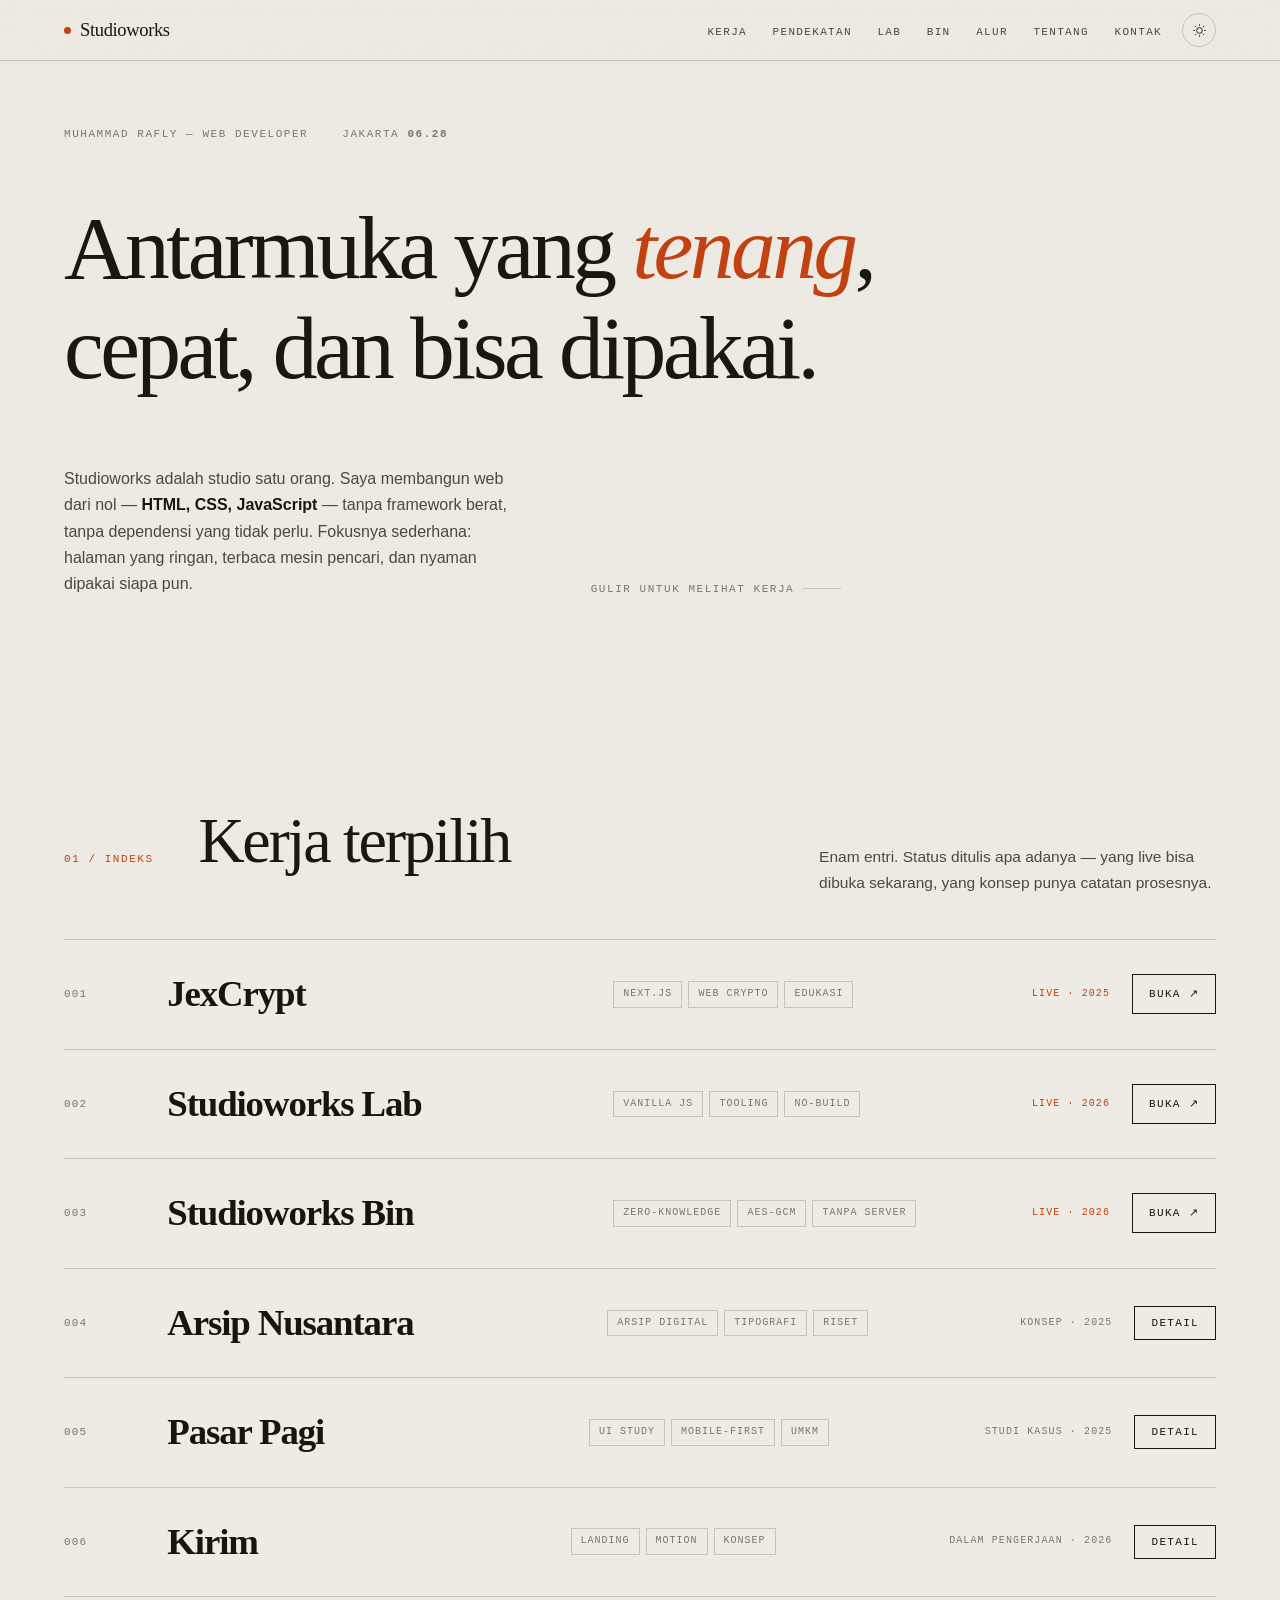
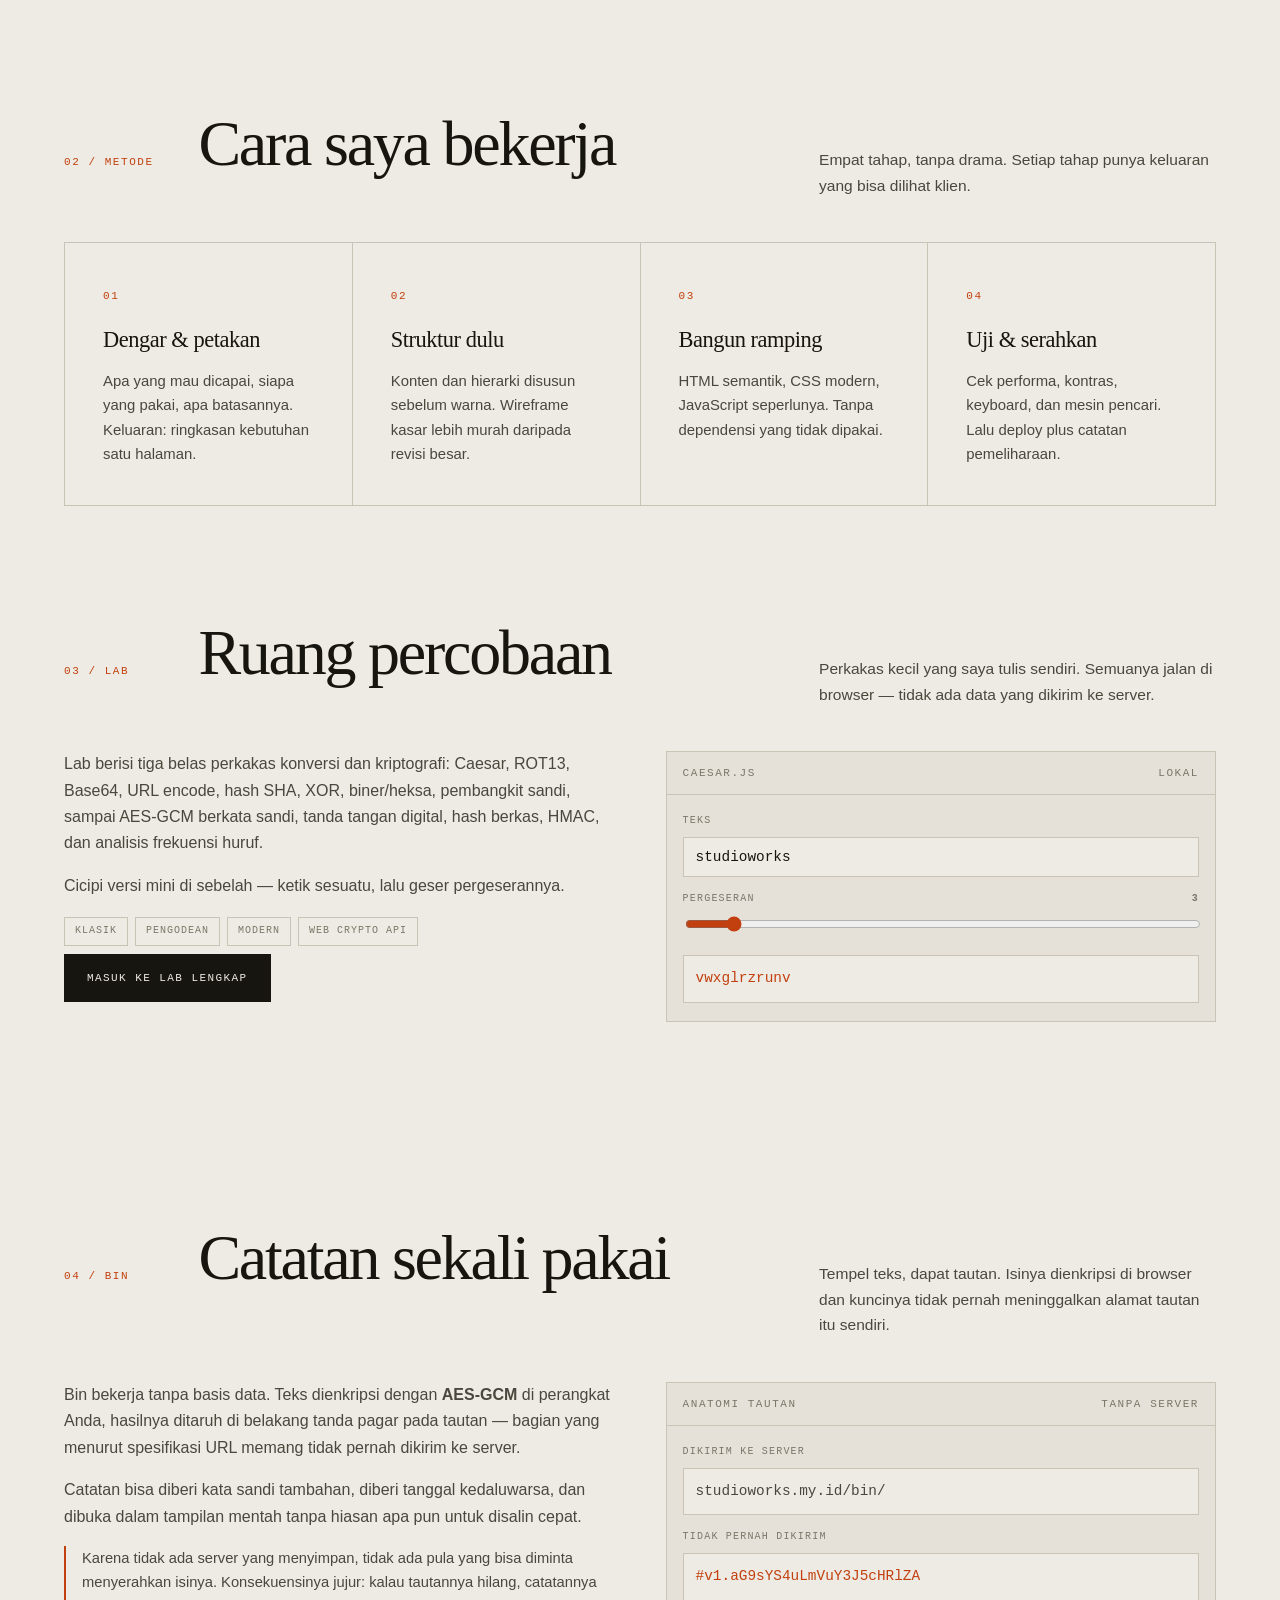
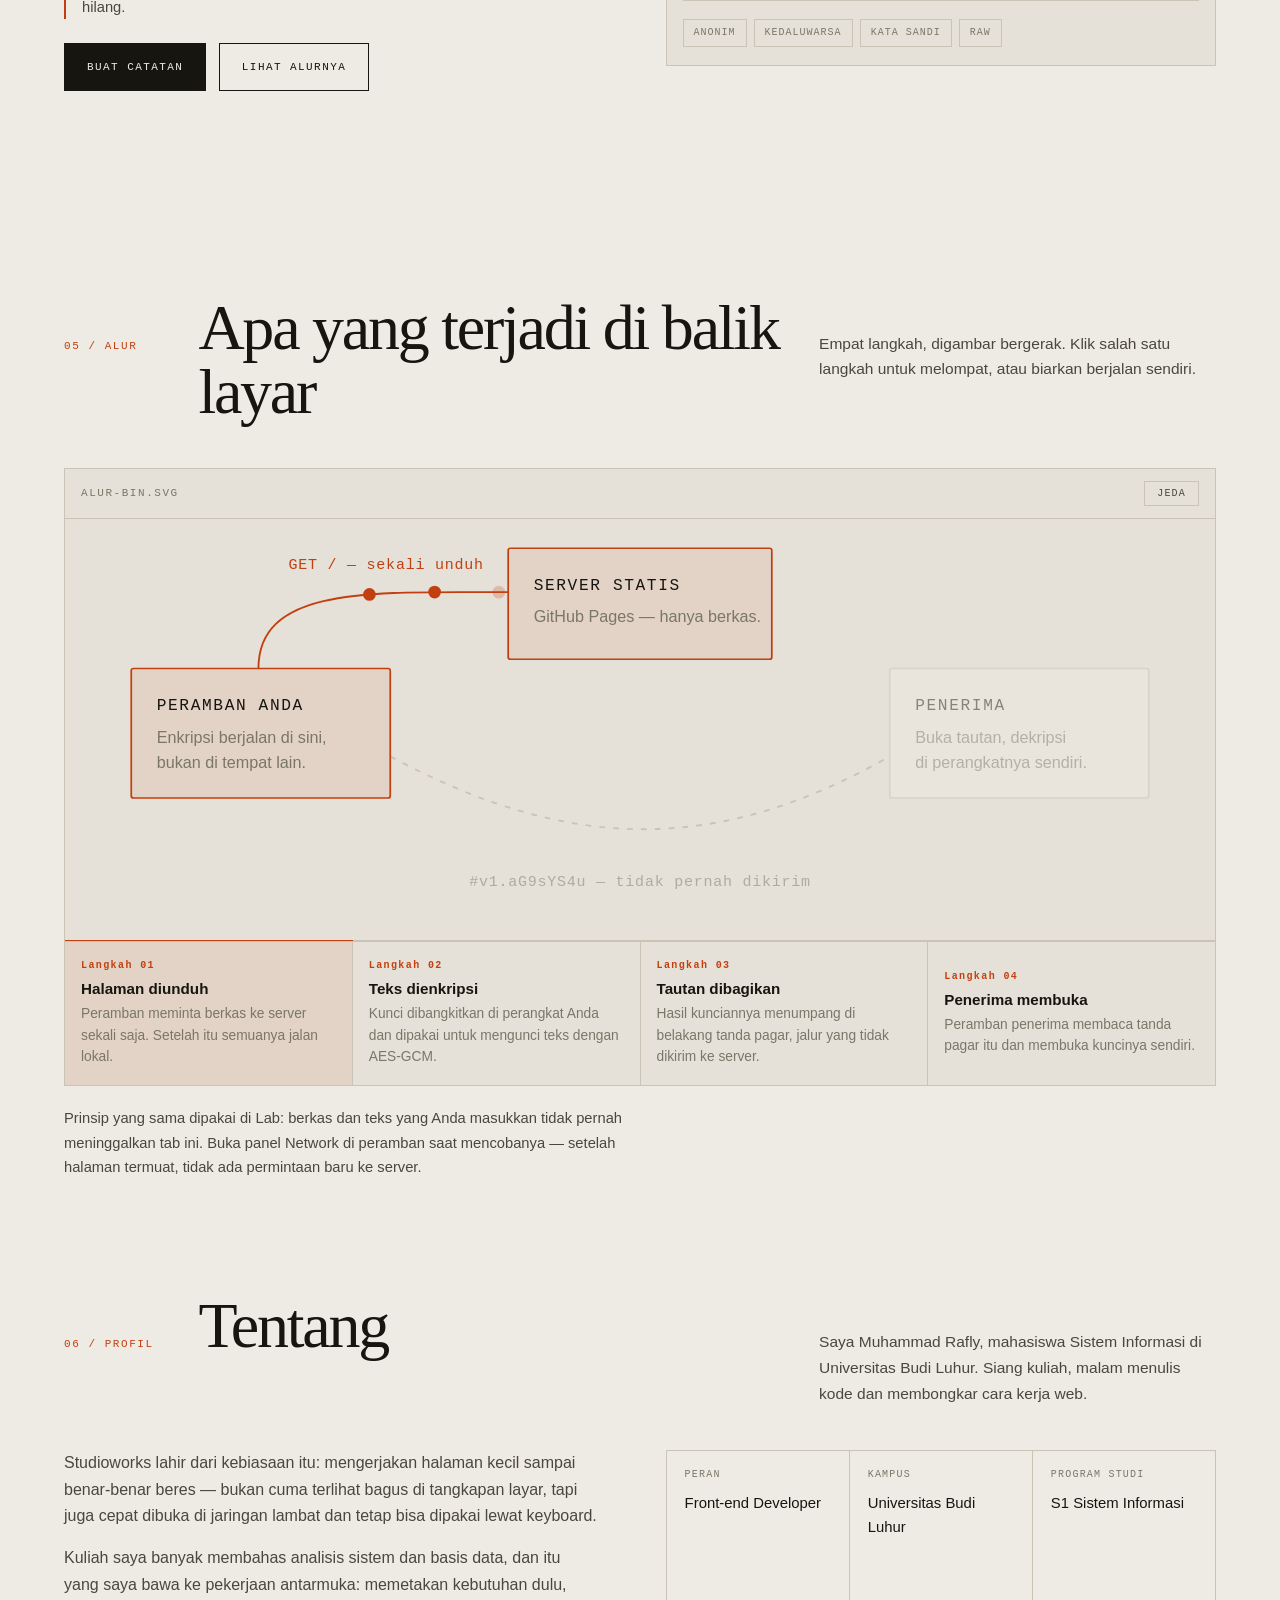
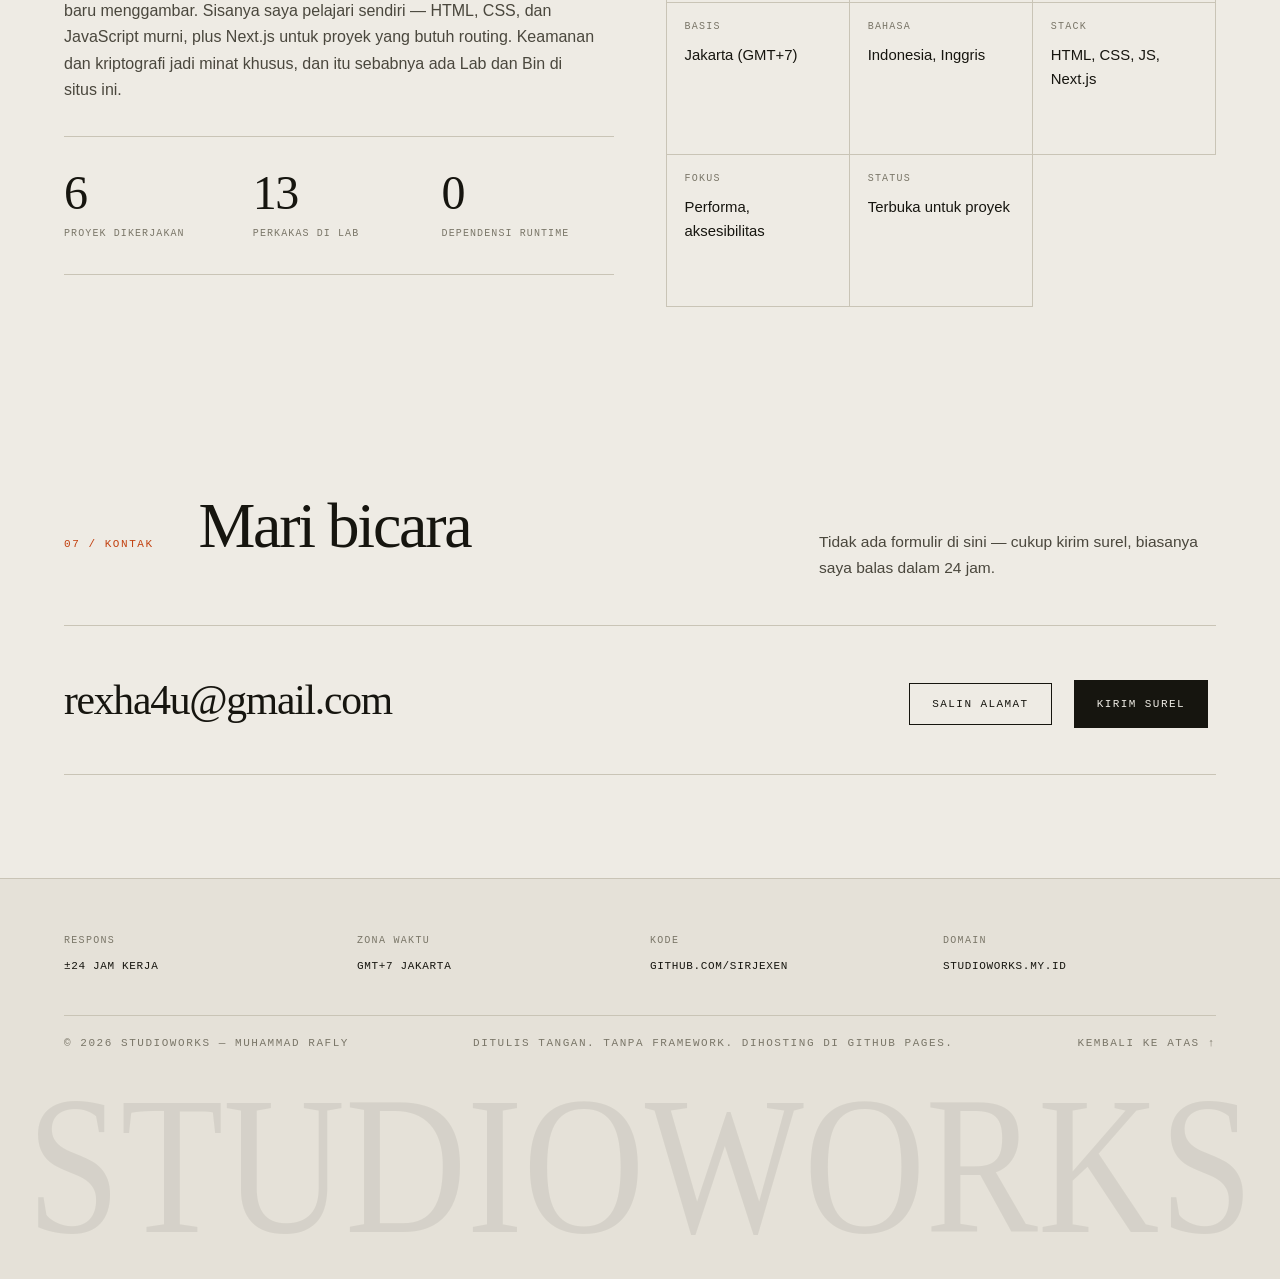
==== commit f7f587fc: "Update index.html" ====
--- a/index.html
+++ b/index.html
@@ -61,13 +61,12 @@
 /* ============ UTIL ============ */
 .wrap{max-width:var(--maxw);margin:0 auto;padding-inline:var(--pad)}
 .mono{font-family:var(--mono);font-size:11px;letter-spacing:.14em;text-transform:uppercase}
-.rule{height:1px;background:var(--line);border:0;margin:0}
 section{scroll-margin-top:76px}
 .sec-head{display:flex;flex-wrap:wrap;gap:clamp(12px,3vw,48px);align-items:baseline;
   padding:clamp(56px,9vw,120px) 0 clamp(24px,4vw,44px)}
 .sec-head .idx{color:var(--accent);flex:0 0 auto;min-width:96px}
 .sec-head h2{font-family:var(--serif);font-weight:400;letter-spacing:-.035em;line-height:1;
-  font-size:clamp(2.2rem,6.2vw,4.6rem);margin:0;flex:1 1 320px}
+  font-size:clamp(2rem,5.4vw,4rem);margin:0;flex:1 1 320px}
 .sec-head p{color:var(--ink-2);margin:0;flex:1 1 300px;max-width:46ch;font-size:.97rem}
 
 /* ============ NAV ============ */
@@ -92,18 +91,16 @@
 .tgl svg{width:15px;height:15px;fill:none;stroke:currentColor;stroke-width:1.5}
 [data-theme="dark"] .tgl .sun{display:none}
 [data-theme="light"] .tgl .moon{display:none}
-@media(max-width:760px){.nav ul{display:none}}
+@media(max-width:820px){.nav ul{display:none}}
 
 /* ============ HERO ============ */
 .hero{padding:clamp(30px,6vw,64px) 0 clamp(48px,8vw,96px)}
 .status{display:flex;flex-wrap:wrap;gap:clamp(14px,3vw,34px);align-items:center;
   color:var(--ink-3);padding-bottom:clamp(26px,5vw,52px)}
-.status .dot{display:inline-flex;align-items:center;gap:8px;color:var(--ink-2)}
-.status .dot::before{content:"";width:7px;height:7px;border-radius:50%;background:var(--accent)}
-h1{font-family:var(--serif);font-weight:400;margin:0;letter-spacing:-.045em;line-height:1.02;
-  font-size:clamp(2.6rem,10.2vw,8.2rem)}
+h1{font-family:var(--serif);font-weight:400;margin:0;letter-spacing:-.04em;line-height:1.06;
+  font-size:clamp(1.75rem,7vw,5.8rem)}
 h1 em{font-style:italic;color:var(--accent)}
-.h1-line{display:block;overflow:hidden;padding:.06em .08em .16em;margin:0 -.08em -.16em}
+.h1-line{display:block;overflow:hidden;padding:.06em .08em .14em;margin:0 -.08em -.14em}
 .h1-line>span{display:block;transform:translateY(110%);transition:transform 1.05s var(--ease)}
 .ready .h1-line>span{transform:translateY(0)}
 .h1-line:nth-child(2)>span{transition-delay:.1s}
@@ -112,7 +109,7 @@
 .hero-foot p{margin:0;max-width:52ch;color:var(--ink-2);flex:1 1 380px}
 .hero-foot strong{color:var(--ink);font-weight:600}
 .scroll-cue{font-family:var(--mono);font-size:11px;letter-spacing:.14em;text-transform:uppercase;
-  color:var(--ink-3);display:flex;align-items:center;gap:9px;white-space:nowrap}
+  color:var(--ink-3);display:flex;align-items:center;gap:9px;white-space:nowrap;text-decoration:none}
 .scroll-cue span{display:inline-block;width:38px;height:1px;background:var(--line);position:relative;overflow:hidden}
 .scroll-cue span::after{content:"";position:absolute;inset:0;background:var(--accent);
   transform:translateX(-100%);animation:sweep 2.6s var(--ease) infinite}
@@ -123,11 +120,11 @@
 .row{border-bottom:1px solid var(--line)}
 .row-main{display:grid;grid-template-columns:70px minmax(0,1.5fr) minmax(0,1.4fr) auto;
   gap:clamp(12px,2.6vw,36px);align-items:center;padding:clamp(20px,3.2vw,34px) 0;
-  transition:opacity .35s ease,padding .35s var(--ease)}
+  transition:opacity .35s ease}
 .rows:hover .row-main{opacity:.42}
 .rows .row:hover .row-main,.rows .row:focus-within .row-main{opacity:1}
 .row-num{font-family:var(--mono);font-size:11px;letter-spacing:.1em;color:var(--ink-3)}
-.row-title{font-family:var(--serif);font-size:clamp(1.5rem,3.4vw,2.5rem);letter-spacing:-.03em;
+.row-title{font-family:var(--serif);font-size:clamp(1.4rem,3vw,2.3rem);letter-spacing:-.03em;
   line-height:1.1;margin:0;transition:transform .45s var(--ease)}
 .row:hover .row-title{transform:translateX(10px)}
 .row-tags{display:flex;flex-wrap:wrap;gap:6px}
@@ -171,7 +168,7 @@
 .step:hover::after{transform:scaleY(1)}
 .step>*{position:relative;z-index:1}
 .step .n{font-family:var(--mono);font-size:11px;letter-spacing:.14em;color:var(--accent)}
-.step h3{font-family:var(--serif);font-weight:400;font-size:1.45rem;letter-spacing:-.02em;margin:14px 0 10px}
+.step h3{font-family:var(--serif);font-weight:400;font-size:1.4rem;letter-spacing:-.02em;margin:14px 0 10px}
 .step p{margin:0;color:var(--ink-2);font-size:.93rem}
 
 /* ============ LAB + BIN ============ */
@@ -180,7 +177,7 @@
 .split p{color:var(--ink-2);margin:0 0 16px}
 .btn{display:inline-flex;align-items:center;gap:10px;font-family:var(--mono);font-size:11px;
   letter-spacing:.13em;text-transform:uppercase;text-decoration:none;border:1px solid var(--ink);
-  padding:14px 22px;color:var(--ink);background:transparent;cursor:pointer;margin-top:8px;
+  padding:14px 22px;color:var(--ink);background:transparent;cursor:pointer;margin:8px 8px 0 0;
   transition:background .3s,color .3s,border-color .3s}
 .btn:hover{background:var(--ink);color:var(--paper)}
 .btn.solid{background:var(--ink);color:var(--paper)}
@@ -203,6 +200,51 @@
   border:1px solid var(--line);padding:5px 10px;color:var(--ink-3)}
 .bin-note{border-left:2px solid var(--accent);padding-left:16px;margin:20px 0 0;color:var(--ink-2);font-size:.92rem}
 
+/* ============ ALUR (DIAGRAM ANIMASI) ============ */
+.flow-box{border:1px solid var(--line);background:var(--paper-2)}
+.flow-top{display:flex;justify-content:space-between;align-items:center;gap:12px;
+  padding:12px 16px;border-bottom:1px solid var(--line);color:var(--ink-3)}
+.flow-play{font-family:var(--mono);font-size:10px;letter-spacing:.12em;text-transform:uppercase;
+  background:transparent;border:1px solid var(--line);color:var(--ink-2);padding:6px 12px;cursor:pointer;
+  transition:border-color .25s,color .25s}
+.flow-play:hover{border-color:var(--ink);color:var(--ink)}
+.flow-scroll{overflow-x:auto;padding:clamp(10px,2vw,20px)}
+.flow-scroll svg{min-width:660px}
+.node rect{fill:var(--paper);stroke:var(--line);stroke-width:1.5;
+  transition:stroke .45s ease,fill .45s ease}
+.node .ttl{fill:var(--ink);font-family:var(--mono);font-size:14px;letter-spacing:.1em;text-transform:uppercase}
+.node .sub{fill:var(--ink-3);font-family:var(--sans);font-size:14px}
+.node{opacity:.45;transition:opacity .45s ease}
+.node.hot{opacity:1}
+.node.hot rect{stroke:var(--accent);fill:var(--accent-soft)}
+.wire{fill:none;stroke:var(--line);stroke-width:1.6;stroke-dasharray:5 7;transition:stroke .4s ease}
+.wire.hot{stroke:var(--accent);stroke-dasharray:none}
+.wlabel{fill:var(--ink-3);font-family:var(--mono);font-size:13px;letter-spacing:.05em;
+  opacity:.5;transition:opacity .4s ease,fill .4s ease}
+.wlabel.hot{opacity:1;fill:var(--accent)}
+.dot{fill:var(--accent)}
+.fade{opacity:0;transition:opacity .45s ease}
+.fade.on{opacity:1}
+.lock{stroke:var(--accent);fill:none;stroke-width:2}
+.plain{fill:var(--accent);font-family:var(--mono);font-size:14px}
+.srv-note{fill:var(--ink-3);font-family:var(--sans);font-size:13px;font-style:italic}
+.flow-bar{height:1px;background:var(--line);position:relative;overflow:hidden}
+.flow-bar i{position:absolute;left:0;top:0;bottom:0;width:0;background:var(--accent);
+  transition:width .4s linear}
+.flow-steps{list-style:none;margin:0;padding:0;display:grid;
+  grid-template-columns:repeat(auto-fit,minmax(200px,1fr));gap:1px;background:var(--line);
+  border-top:1px solid var(--line)}
+.flow-steps li{background:var(--paper-2)}
+.flow-steps button{display:block;width:100%;height:100%;text-align:left;background:transparent;
+  border:0;cursor:pointer;padding:18px 16px;color:var(--ink-3);font-family:inherit;
+  transition:background .4s ease}
+.flow-steps button b{display:block;font-family:var(--mono);font-size:10px;letter-spacing:.14em;
+  color:var(--accent);margin-bottom:9px}
+.flow-steps button strong{display:block;color:var(--ink);font-size:.95rem;margin-bottom:6px}
+.flow-steps button span{display:block;font-size:.86rem;line-height:1.55}
+.flow-steps li.on button{background:var(--accent-soft)}
+.flow-foot{color:var(--ink-2);font-size:.92rem;max-width:70ch;margin:20px 0 0}
+
 /* ============ TENTANG ============ */
 .about{display:grid;grid-template-columns:repeat(auto-fit,minmax(300px,1fr));
   gap:clamp(24px,4vw,64px);padding-bottom:clamp(36px,6vw,72px)}
@@ -210,12 +252,12 @@
 .counts{display:grid;grid-template-columns:repeat(3,1fr);gap:16px;
   border-top:1px solid var(--line);border-bottom:1px solid var(--line);
   padding:clamp(20px,3vw,32px) 0;margin:clamp(20px,3vw,32px) 0}
-.count b{display:block;font-family:var(--serif);font-weight:400;font-size:clamp(2rem,5vw,3.4rem);
+.count b{display:block;font-family:var(--serif);font-weight:400;font-size:clamp(1.8rem,4.4vw,3rem);
   line-height:1;letter-spacing:-.03em}
 .count span{font-family:var(--mono);font-size:10px;letter-spacing:.11em;text-transform:uppercase;
   color:var(--ink-3);display:block;margin-top:9px}
 .meta{display:grid;grid-template-columns:repeat(auto-fit,minmax(170px,1fr));
-  border-top:1px solid var(--line);border-left:1px solid var(--line)}
+  border-top:1px solid var(--line);border-left:1px solid var(--line);margin:0}
 .meta div{border-right:1px solid var(--line);border-bottom:1px solid var(--line);padding:16px 18px}
 .meta dt{font-family:var(--mono);font-size:10px;letter-spacing:.12em;text-transform:uppercase;color:var(--ink-3)}
 .meta dd{margin:7px 0 0;font-size:.93rem}
@@ -224,14 +266,14 @@
 .contact{padding-bottom:clamp(50px,8vw,110px)}
 .mailrow{display:flex;flex-wrap:wrap;gap:14px;align-items:center;
   border-top:1px solid var(--line);border-bottom:1px solid var(--line);padding:clamp(22px,4vw,40px) 0}
-.mail{font-family:var(--serif);font-size:clamp(1.35rem,4.6vw,3rem);letter-spacing:-.03em;
+.mail{font-family:var(--serif);font-size:clamp(1.25rem,4vw,2.6rem);letter-spacing:-.03em;
   text-decoration:none;margin-right:auto;word-break:break-all;transition:color .3s}
 .mail:hover{color:var(--accent)}
 
 /* ============ FOOTER ============ */
 footer{border-top:1px solid var(--line);background:var(--paper-2);overflow:hidden}
 .fgrid{display:grid;grid-template-columns:repeat(auto-fit,minmax(160px,1fr));
-  gap:20px;padding:clamp(30px,5vw,54px) 0 clamp(24px,4vw,40px)}
+  gap:20px;padding:clamp(30px,5vw,54px) 0 clamp(24px,4vw,40px);margin:0}
 .fgrid dt{font-family:var(--mono);font-size:10px;letter-spacing:.13em;text-transform:uppercase;color:var(--ink-3)}
 .fgrid dd{margin:8px 0 0;font-family:var(--mono);font-size:11px;letter-spacing:.06em;
   text-transform:uppercase;color:var(--ink)}
@@ -260,6 +302,7 @@
   *,*::before,*::after{animation:none!important;transition-duration:.01ms!important}
   .rv{opacity:1;transform:none}
   .h1-line>span{transform:none}
+  .node{opacity:1}
 }
 </style>
 </head>
@@ -273,6 +316,7 @@
       <li><a href="#metode">Pendekatan</a></li>
       <li><a href="/lab/">Lab</a></li>
       <li><a href="/bin/">Bin</a></li>
+      <li><a href="#alur">Alur</a></li>
       <li><a href="#tentang">Tentang</a></li>
       <li><a href="#kontak">Kontak</a></li>
     </ul>
@@ -291,7 +335,6 @@
       <div class="status mono">
         <span>Muhammad Rafly — Web Developer</span>
         <span>Jakarta <b id="clock">--.--</b></span>
-        <span class="dot">Tersedia untuk proyek</span>
       </div>
       <h1>
         <span class="h1-line"><span>Antarmuka yang <em>tenang</em>,</span></span>
@@ -484,10 +527,10 @@
           <p>Catatan bisa diberi kata sandi tambahan, diberi tanggal kedaluwarsa, dan dibuka dalam tampilan mentah tanpa hiasan apa pun untuk disalin cepat.</p>
           <p class="bin-note">Karena tidak ada server yang menyimpan, tidak ada pula yang bisa diminta menyerahkan isinya. Konsekuensinya jujur: kalau tautannya hilang, catatannya hilang.</p>
           <a class="btn solid" href="/bin/">Buat catatan</a>
-          <a class="btn" href="/bin/raw/">Lihat tampilan raw</a>
+          <a class="btn" href="#alur">Lihat alurnya</a>
         </div>
         <div class="demo">
-          <div class="demo-bar"><span class="mono">bin — anatomi tautan</span><span class="mono">tanpa server</span></div>
+          <div class="demo-bar"><span class="mono">anatomi tautan</span><span class="mono">tanpa server</span></div>
           <div class="demo-body">
             <div class="fld">
               <label>Dikirim ke server</label>
@@ -506,11 +549,79 @@
     </div>
   </section>
 
-  <!-- 05 TENTANG -->
+  <!-- 05 ALUR -->
+  <section id="alur">
+    <div class="wrap">
+      <div class="sec-head rv">
+        <span class="idx mono">05 / Alur</span>
+        <h2>Apa yang terjadi di balik layar</h2>
+        <p>Empat langkah, digambar bergerak. Klik salah satu langkah untuk melompat, atau biarkan berjalan sendiri.</p>
+      </div>
+
+      <div class="flow-box rv">
+        <div class="flow-top">
+          <span class="mono">alur-bin.svg</span>
+          <button class="flow-play" type="button" id="flowPlay" aria-pressed="false">Jeda</button>
+        </div>
+
+        <div class="flow-scroll">
+          <svg id="flowSvg" viewBox="0 0 960 330" role="img"
+               aria-label="Diagram alur: peramban mengunduh halaman dari server statis, teks dienkripsi di perangkat, tautan dibagikan langsung ke penerima tanpa melewati server.">
+            <path id="wReq" class="wire" d="M150 112 C 150 40 250 46 366 46"/>
+            <path id="wShare" class="wire" d="M264 188 C 420 272 548 272 696 188"/>
+
+            <text id="lReq" class="wlabel" x="176" y="26">GET / — sekali unduh</text>
+            <text id="lShare" class="wlabel" x="480" y="300" text-anchor="middle">#v1.aG9sYS4u — tidak pernah dikirim</text>
+
+            <g id="nYou" class="node">
+              <rect x="40" y="112" width="224" height="112" rx="2"/>
+              <text class="ttl" x="62" y="148">Peramban Anda</text>
+              <text class="sub" x="62" y="176">Enkripsi berjalan di sini,</text>
+              <text class="sub" x="62" y="198">bukan di tempat lain.</text>
+              <g id="lockG" class="lock fade">
+                <rect x="216" y="130" width="26" height="20" rx="2"/>
+                <path d="M222 130 v-6 a7 7 0 0 1 14 0 v6"/>
+              </g>
+            </g>
+
+            <g id="nSrv" class="node">
+              <rect x="366" y="8" width="228" height="96" rx="2"/>
+              <text class="ttl" x="388" y="44">Server statis</text>
+              <text class="sub" x="388" y="72">GitHub Pages — hanya berkas.</text>
+              <text id="srvNote" class="srv-note fade" x="388" y="92">Tidak menerima isi catatan.</text>
+            </g>
+
+            <g id="nThem" class="node">
+              <rect x="696" y="112" width="224" height="112" rx="2"/>
+              <text class="ttl" x="718" y="148">Penerima</text>
+              <text class="sub" x="718" y="176">Buka tautan, dekripsi</text>
+              <text class="sub" x="718" y="198">di perangkatnya sendiri.</text>
+              <text id="plainTxt" class="plain fade" x="718" y="222">halo, ini catatannya</text>
+            </g>
+
+            <g id="dots"></g>
+          </svg>
+        </div>
+
+        <div class="flow-bar"><i id="flowBar"></i></div>
+
+        <ol class="flow-steps" id="flowSteps">
+          <li class="on"><button type="button"><b>Langkah 01</b><strong>Halaman diunduh</strong><span>Peramban meminta berkas ke server sekali saja. Setelah itu semuanya jalan lokal.</span></button></li>
+          <li><button type="button"><b>Langkah 02</b><strong>Teks dienkripsi</strong><span>Kunci dibangkitkan di perangkat Anda dan dipakai untuk mengunci teks dengan AES-GCM.</span></button></li>
+          <li><button type="button"><b>Langkah 03</b><strong>Tautan dibagikan</strong><span>Hasil kunciannya menumpang di belakang tanda pagar, jalur yang tidak dikirim ke server.</span></button></li>
+          <li><button type="button"><b>Langkah 04</b><strong>Penerima membuka</strong><span>Peramban penerima membaca tanda pagar itu dan membuka kuncinya sendiri.</span></button></li>
+        </ol>
+      </div>
+
+      <p class="flow-foot rv">Prinsip yang sama dipakai di Lab: berkas dan teks yang Anda masukkan tidak pernah meninggalkan tab ini. Buka panel Network di peramban saat mencobanya — setelah halaman termuat, tidak ada permintaan baru ke server.</p>
+    </div>
+  </section>
+
+  <!-- 06 TENTANG -->
   <section id="tentang">
     <div class="wrap">
       <div class="sec-head rv">
-        <span class="idx mono">05 / Profil</span>
+        <span class="idx mono">06 / Profil</span>
         <h2>Tentang</h2>
         <p>Saya Muhammad Rafly, mahasiswa Sistem Informasi di Universitas Budi Luhur. Siang kuliah, malam menulis kode dan membongkar cara kerja web.</p>
       </div>
@@ -538,11 +649,11 @@
     </div>
   </section>
 
-  <!-- 06 KONTAK -->
+  <!-- 07 KONTAK -->
   <section id="kontak" class="contact">
     <div class="wrap">
       <div class="sec-head rv">
-        <span class="idx mono">06 / Kontak</span>
+        <span class="idx mono">07 / Kontak</span>
         <h2>Mari bicara</h2>
         <p>Tidak ada formulir di sini — cukup kirim surel, biasanya saya balas dalam 24 jam.</p>
       </div>
@@ -581,15 +692,17 @@
 (function () {
   "use strict";
   var d = document;
-
-  /* tema */
+  var reduce = false;
+  try { reduce = matchMedia("(prefers-reduced-motion: reduce)").matches; } catch (e) {}
+
+  /* ---------- tema ---------- */
   d.getElementById("themeBtn").addEventListener("click", function () {
     var now = d.documentElement.getAttribute("data-theme") === "dark" ? "light" : "dark";
     d.documentElement.setAttribute("data-theme", now);
     try { localStorage.setItem("sw-theme", now); } catch (e) {}
   });
 
-  /* jam jakarta */
+  /* ---------- jam jakarta ---------- */
   function tick() {
     var s = new Intl.DateTimeFormat("id-ID", {
       timeZone: "Asia/Jakarta", hour: "2-digit", minute: "2-digit", hour12: false
@@ -598,13 +711,13 @@
   }
   tick(); setInterval(tick, 20000);
 
-  /* tahun */
+  /* ---------- tahun ---------- */
   d.getElementById("yr").textContent = new Date().getFullYear();
 
-  /* hero */
+  /* ---------- hero ---------- */
   requestAnimationFrame(function () { d.body.classList.add("ready"); });
 
-  /* reveal */
+  /* ---------- reveal ---------- */
   var rv = d.querySelectorAll(".rv");
   if ("IntersectionObserver" in window) {
     var io = new IntersectionObserver(function (es) {
@@ -617,7 +730,7 @@
     rv.forEach(function (el) { el.classList.add("in"); });
   }
 
-  /* penghitung */
+  /* ---------- penghitung ---------- */
   var counters = d.querySelectorAll(".count b");
   function runCount(el) {
     var to = parseInt(el.getAttribute("data-to"), 10) || 0, t0 = null, dur = 1100;
@@ -641,7 +754,7 @@
     counters.forEach(runCount);
   }
 
-  /* panel detail proyek */
+  /* ---------- panel detail proyek ---------- */
   d.querySelectorAll("[data-toggle]").forEach(function (btn) {
     btn.addEventListener("click", function () {
       var row = btn.closest(".row"), open = row.classList.toggle("open");
@@ -650,7 +763,7 @@
     });
   });
 
-  /* demo caesar */
+  /* ---------- demo caesar ---------- */
   var cIn = d.getElementById("cIn"), cSh = d.getElementById("cSh"),
       cOut = d.getElementById("cOut"), cShVal = d.getElementById("cShVal");
   function caesar(txt, n) {
@@ -668,7 +781,147 @@
   cSh.addEventListener("input", draw);
   draw();
 
-  /* salin surel */
+  /* ---------- diagram alur ---------- */
+  (function () {
+    var svg = d.getElementById("flowSvg");
+    if (!svg) return;
+    var NS = "http://www.w3.org/2000/svg";
+    var dotsG  = d.getElementById("dots");
+    var wReq   = d.getElementById("wReq");
+    var wShare = d.getElementById("wShare");
+    var lReq   = d.getElementById("lReq");
+    var lShare = d.getElementById("lShare");
+    var nYou   = d.getElementById("nYou");
+    var nSrv   = d.getElementById("nSrv");
+    var nThem  = d.getElementById("nThem");
+    var lockG  = d.getElementById("lockG");
+    var srvNote= d.getElementById("srvNote");
+    var plain  = d.getElementById("plainTxt");
+    var bar    = d.getElementById("flowBar");
+    var playBtn= d.getElementById("flowPlay");
+    var items  = d.querySelectorAll("#flowSteps li");
+    var STEP_MS = 3400;
+
+    var live = [], cur = -1, raf = 0, timer = 0, playing = false, visible = false, paused = false;
+
+    var conf = [
+      { you:1, srv:1, them:0, req:1, share:0, lock:0, note:0, plain:0 },
+      { you:1, srv:0, them:0, req:0, share:0, lock:1, note:0, plain:0 },
+      { you:1, srv:0, them:1, req:0, share:1, lock:1, note:1, plain:0 },
+      { you:0, srv:0, them:1, req:0, share:0, lock:0, note:1, plain:1 }
+    ];
+
+    function clearDots() {
+      live.forEach(function (o) { if (o.el.parentNode) o.el.parentNode.removeChild(o.el); });
+      live = [];
+    }
+    function spawn(path, dur, delay, rev) {
+      var c = d.createElementNS(NS, "circle");
+      c.setAttribute("r", "5.5");
+      c.setAttribute("class", "dot");
+      c.setAttribute("opacity", "0");
+      dotsG.appendChild(c);
+      live.push({ el:c, path:path, len:path.getTotalLength(), t0:performance.now()+delay, dur:dur, rev:!!rev });
+    }
+    function frame(now) {
+      for (var i = live.length - 1; i >= 0; i--) {
+        var o = live[i], p = (now - o.t0) / o.dur;
+        if (p < 0) continue;
+        if (p > 1) {
+          if (o.el.parentNode) o.el.parentNode.removeChild(o.el);
+          live.splice(i, 1);
+          continue;
+        }
+        var pt = o.path.getPointAtLength((o.rev ? 1 - p : p) * o.len);
+        o.el.setAttribute("cx", pt.x);
+        o.el.setAttribute("cy", pt.y);
+        o.el.setAttribute("opacity", String(Math.min(1, Math.sin(Math.PI * p) * 2.4)));
+      }
+      raf = playing ? requestAnimationFrame(frame) : 0;
+    }
+    function setStep(i) {
+      cur = i;
+      var c = conf[i];
+      clearDots();
+      nYou.classList.toggle("hot", !!c.you);
+      nSrv.classList.toggle("hot", !!c.srv);
+      nThem.classList.toggle("hot", !!c.them);
+      wReq.classList.toggle("hot", !!c.req);
+      wShare.classList.toggle("hot", !!c.share);
+      lReq.classList.toggle("hot", !!c.req);
+      lShare.classList.toggle("hot", !!c.share);
+      lockG.classList.toggle("on", !!c.lock);
+      srvNote.classList.toggle("on", !!c.note);
+      plain.classList.toggle("on", !!c.plain);
+      bar.style.width = ((i + 1) / conf.length * 100) + "%";
+      items.forEach(function (li, n) { li.classList.toggle("on", n === i); });
+
+      if (reduce) return;
+      if (c.req) {
+        [0, 200, 400].forEach(function (dl) { spawn(wReq, 850, dl, false); });
+        [1250, 1450, 1650, 1850].forEach(function (dl) { spawn(wReq, 900, dl, true); });
+      }
+      if (c.share) {
+        [0, 280, 560, 840].forEach(function (dl) { spawn(wShare, 1350, dl, false); });
+      }
+    }
+    function advance() {
+      setStep((cur + 1) % conf.length);
+      timer = setTimeout(advance, STEP_MS);
+    }
+    function start() {
+      if (playing || reduce || paused) return;
+      playing = true;
+      if (!raf) raf = requestAnimationFrame(frame);
+      timer = setTimeout(advance, STEP_MS);
+    }
+    function stop() {
+      playing = false;
+      clearTimeout(timer);
+      if (raf) { cancelAnimationFrame(raf); raf = 0; }
+    }
+
+    items.forEach(function (li, n) {
+      li.querySelector("button").addEventListener("click", function () {
+        stop();
+        setStep(n);
+        paused = false;
+        playBtn.textContent = "Jeda";
+        playBtn.setAttribute("aria-pressed", "false");
+        if (visible) start();
+      });
+    });
+
+    playBtn.addEventListener("click", function () {
+      paused = !paused;
+      playBtn.textContent = paused ? "Putar" : "Jeda";
+      playBtn.setAttribute("aria-pressed", paused ? "true" : "false");
+      if (paused) stop(); else if (visible) start();
+    });
+
+    setStep(reduce ? 2 : 0);
+    if (reduce) {
+      playBtn.textContent = "Animasi dimatikan";
+      playBtn.disabled = true;
+      return;
+    }
+
+    if ("IntersectionObserver" in window) {
+      new IntersectionObserver(function (es) {
+        es.forEach(function (e) {
+          visible = e.isIntersecting;
+          if (visible) start(); else stop();
+        });
+      }, { threshold: .25 }).observe(svg);
+    } else {
+      visible = true; start();
+    }
+    d.addEventListener("visibilitychange", function () {
+      if (d.hidden) stop(); else if (visible) start();
+    });
+  })();
+
+  /* ---------- salin surel ---------- */
   var toast = d.getElementById("toast"), tTimer;
   function ping(msg) {
     toast.textContent = msg;
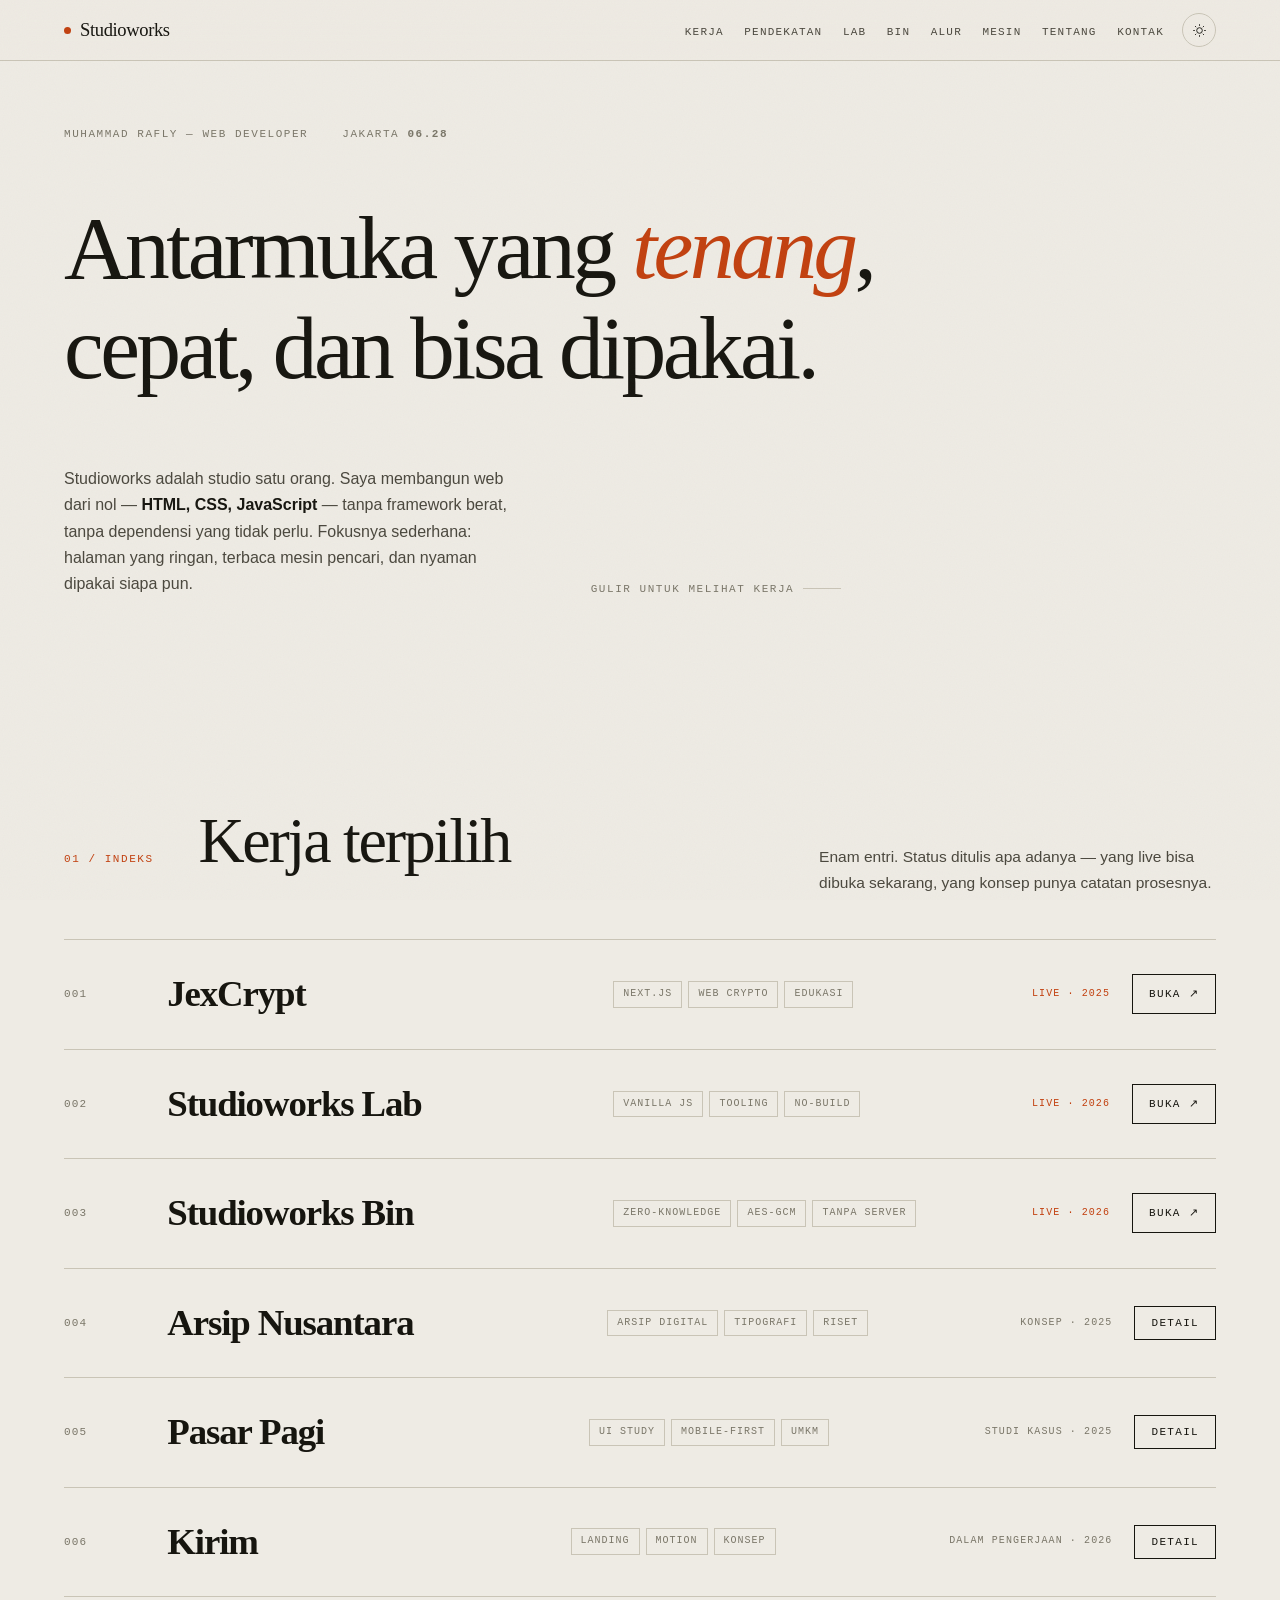
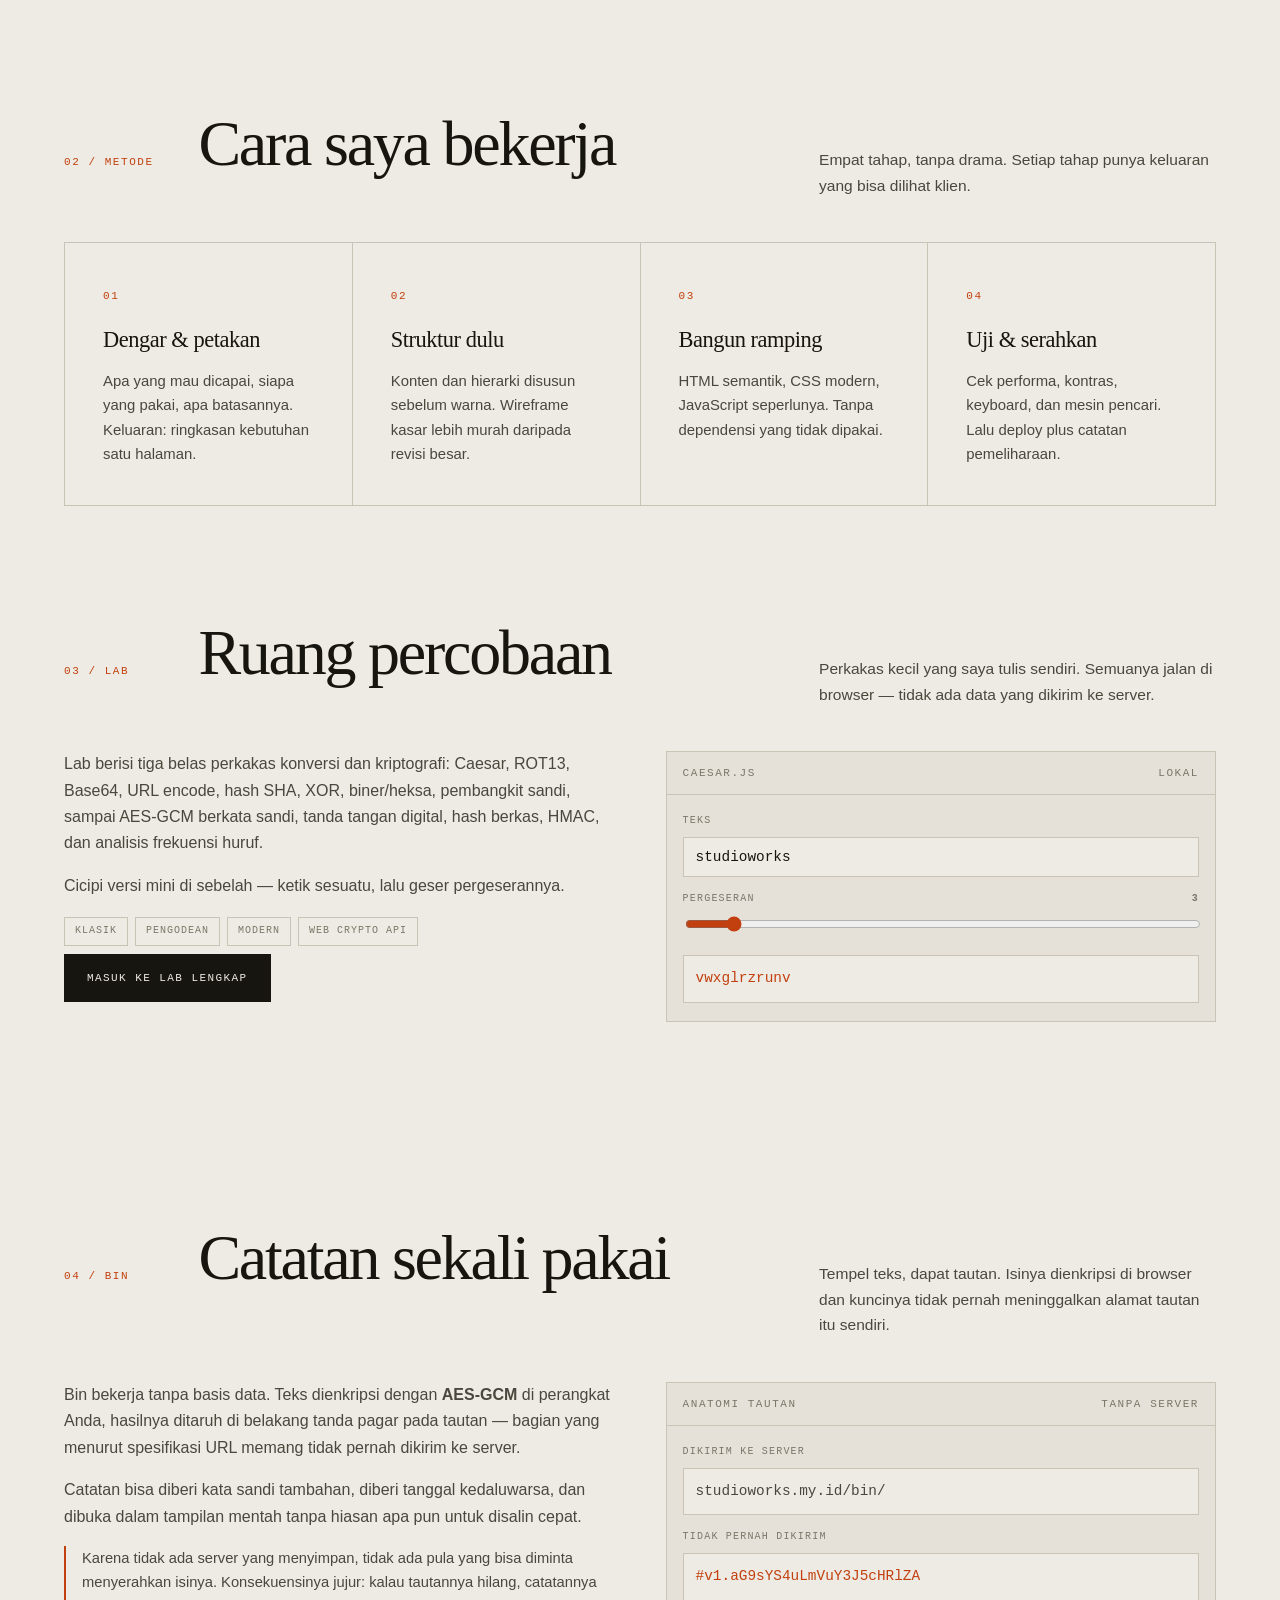
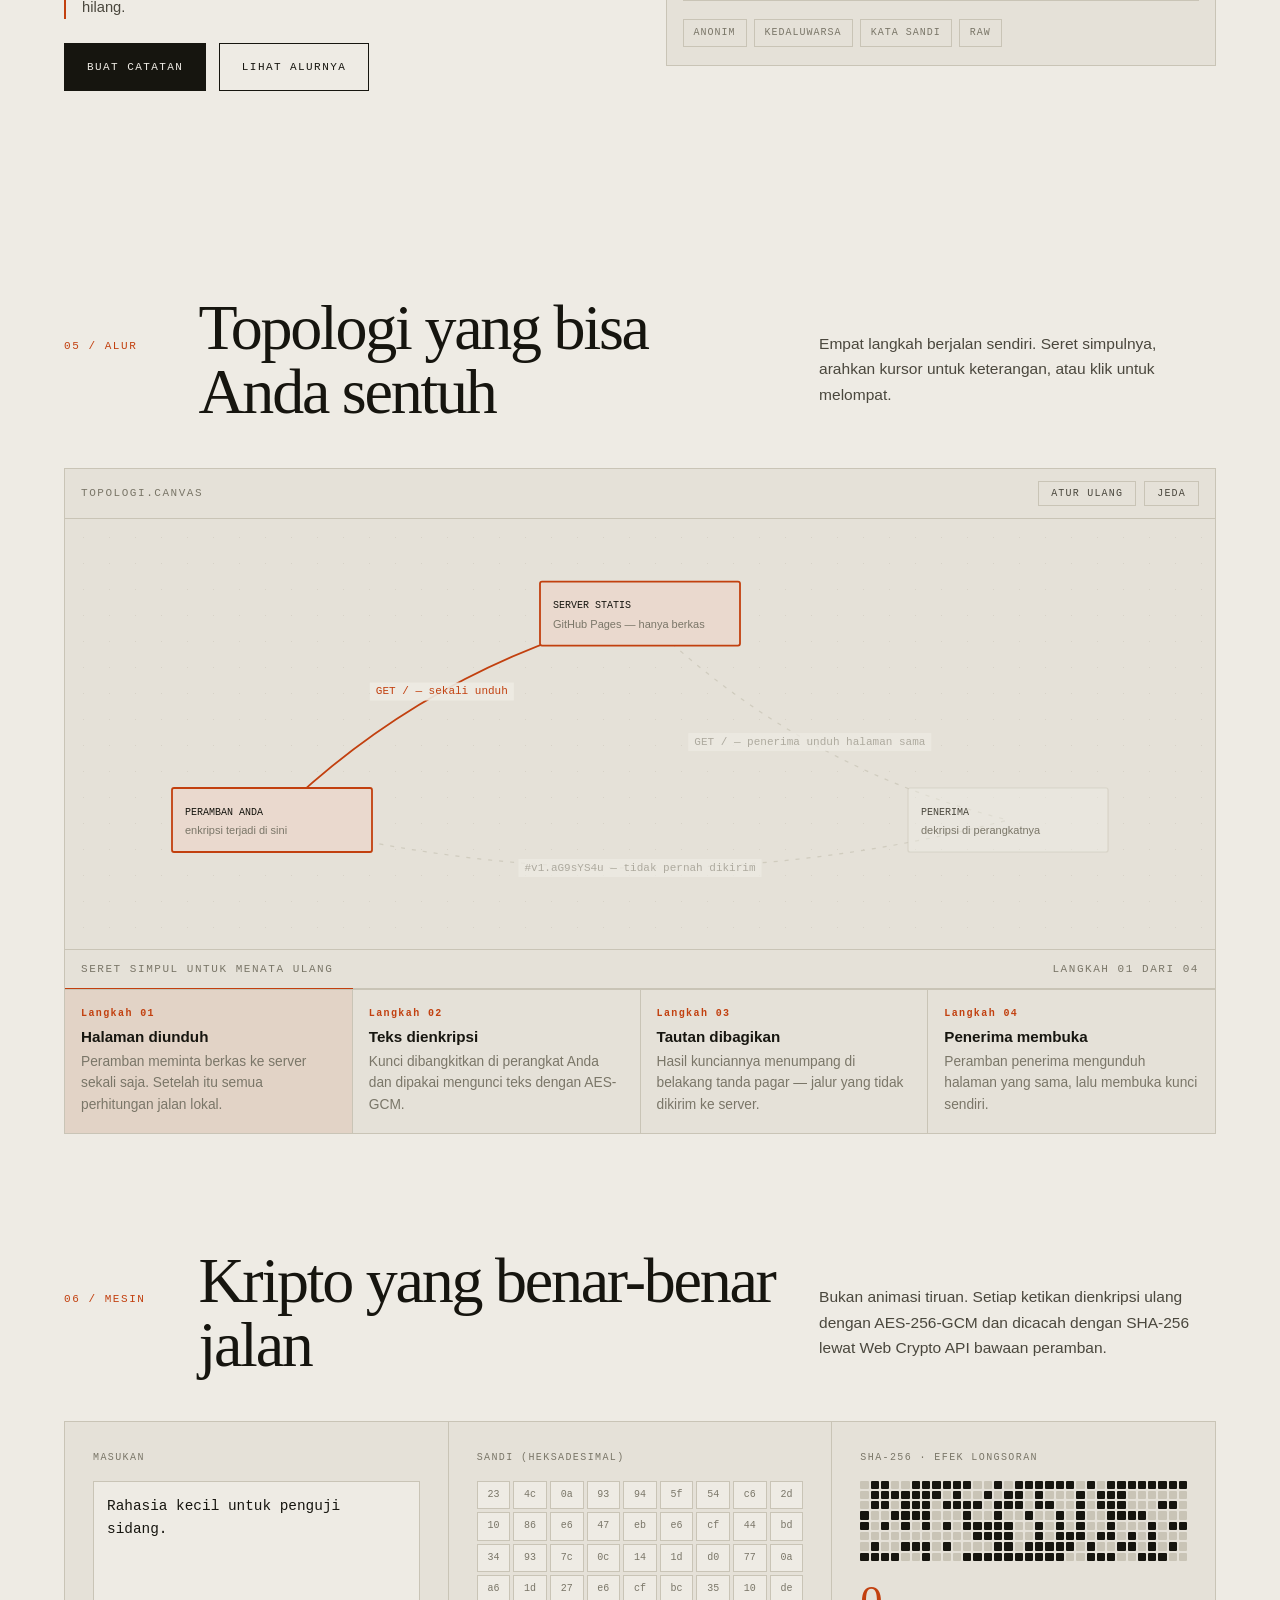
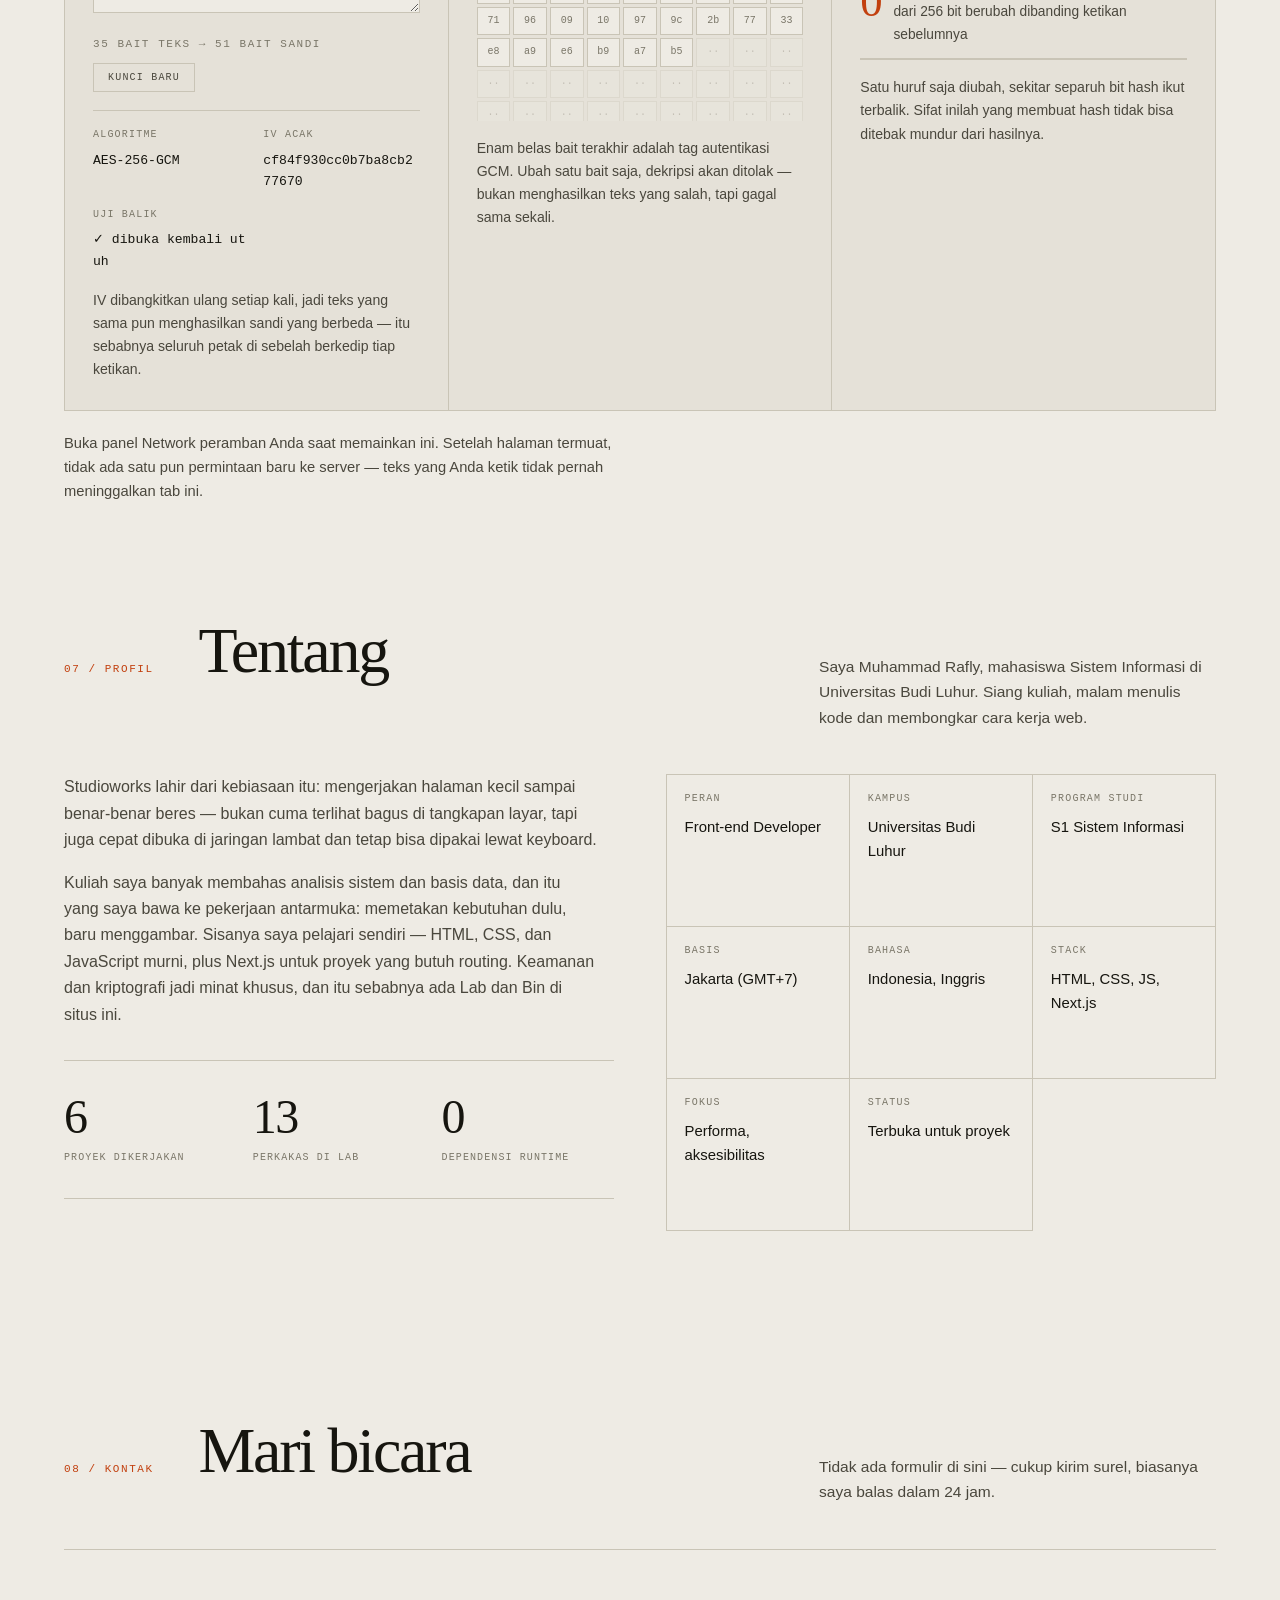
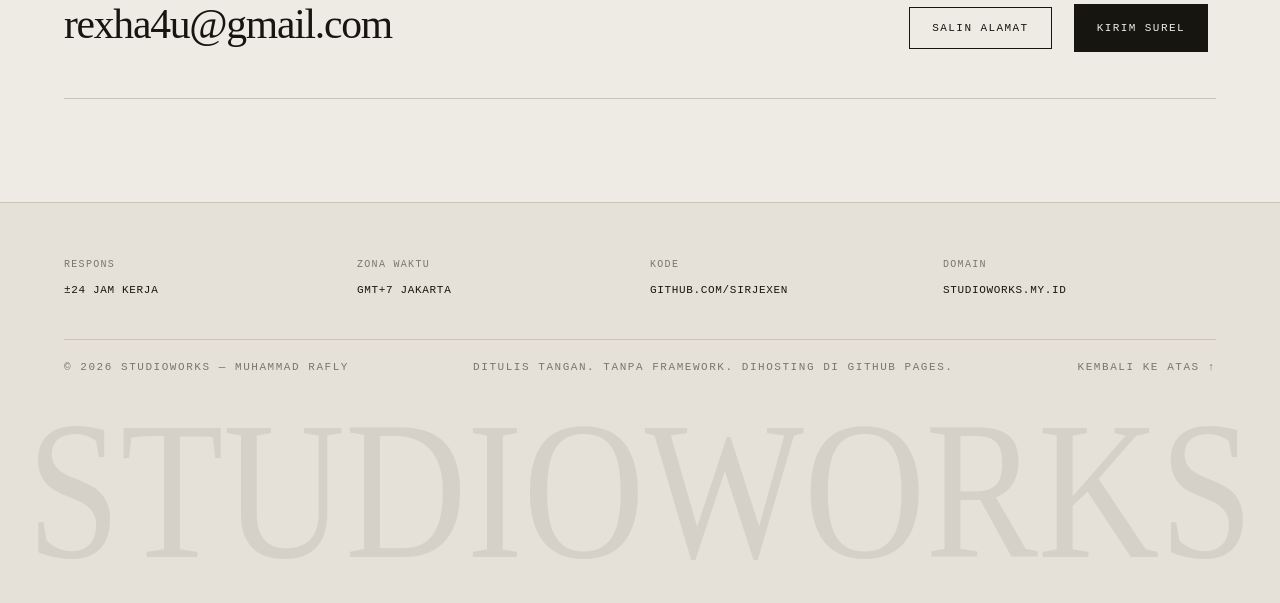
==== commit 489c5bcf: "Update index.html" ====
--- a/index.html
+++ b/index.html
@@ -53,7 +53,7 @@
   content:"";position:fixed;inset:0;z-index:999;pointer-events:none;opacity:.035;
   background-image:url("data:image/svg+xml,%3Csvg xmlns='http://www.w3.org/2000/svg' width='120' height='120'%3E%3Cfilter id='n'%3E%3CfeTurbulence type='fractalNoise' baseFrequency='.85' numOctaves='3'/%3E%3C/filter%3E%3Crect width='120' height='120' filter='url(%23n)'/%3E%3C/svg%3E");
 }
-img,svg{display:block;max-width:100%}
+img,svg,canvas{display:block;max-width:100%}
 a{color:inherit}
 ::selection{background:var(--accent);color:#fff}
 :focus-visible{outline:2px solid var(--accent);outline-offset:3px}
@@ -73,25 +73,26 @@
 .nav{position:sticky;top:0;z-index:80;background:color-mix(in srgb,var(--paper) 86%,transparent);
   backdrop-filter:saturate(150%) blur(12px);-webkit-backdrop-filter:saturate(150%) blur(12px);
   border-bottom:1px solid var(--line)}
-.nav-in{display:flex;align-items:center;gap:20px;height:60px}
+.nav-in{display:flex;align-items:center;gap:18px;height:60px}
 .brand{font-family:var(--serif);font-size:1.16rem;letter-spacing:-.02em;text-decoration:none;
   margin-right:auto;display:flex;align-items:center;gap:9px}
 .brand b{font-weight:400}
 .brand i{width:7px;height:7px;background:var(--accent);border-radius:50%;font-style:normal}
-.nav ul{display:flex;gap:clamp(12px,2vw,28px);list-style:none;margin:0;padding:0}
-.nav ul a{font-family:var(--mono);font-size:11px;letter-spacing:.12em;text-transform:uppercase;
+.nav ul{display:flex;gap:clamp(10px,1.6vw,22px);list-style:none;margin:0;padding:0}
+.nav ul a{font-family:var(--mono);font-size:11px;letter-spacing:.11em;text-transform:uppercase;
   text-decoration:none;color:var(--ink-2);padding:6px 0;position:relative;transition:color .25s}
 .nav ul a::after{content:"";position:absolute;left:0;right:100%;bottom:0;height:1px;
   background:var(--accent);transition:right .35s var(--ease)}
 .nav ul a:hover{color:var(--ink)}
 .nav ul a:hover::after{right:0}
 .tgl{width:34px;height:34px;border:1px solid var(--line);background:transparent;color:var(--ink);
-  cursor:pointer;display:grid;place-items:center;border-radius:50%;transition:border-color .25s,transform .25s}
+  cursor:pointer;display:grid;place-items:center;border-radius:50%;flex:0 0 auto;
+  transition:border-color .25s,transform .25s}
 .tgl:hover{border-color:var(--ink);transform:rotate(18deg)}
 .tgl svg{width:15px;height:15px;fill:none;stroke:currentColor;stroke-width:1.5}
 [data-theme="dark"] .tgl .sun{display:none}
 [data-theme="light"] .tgl .moon{display:none}
-@media(max-width:820px){.nav ul{display:none}}
+@media(max-width:900px){.nav ul{display:none}}
 
 /* ============ HERO ============ */
 .hero{padding:clamp(30px,6vw,64px) 0 clamp(48px,8vw,96px)}
@@ -200,37 +201,29 @@
   border:1px solid var(--line);padding:5px 10px;color:var(--ink-3)}
 .bin-note{border-left:2px solid var(--accent);padding-left:16px;margin:20px 0 0;color:var(--ink-2);font-size:.92rem}
 
-/* ============ ALUR (DIAGRAM ANIMASI) ============ */
+/* ============ TOPOLOGI KANVAS ============ */
 .flow-box{border:1px solid var(--line);background:var(--paper-2)}
 .flow-top{display:flex;justify-content:space-between;align-items:center;gap:12px;
-  padding:12px 16px;border-bottom:1px solid var(--line);color:var(--ink-3)}
-.flow-play{font-family:var(--mono);font-size:10px;letter-spacing:.12em;text-transform:uppercase;
+  padding:12px 16px;border-bottom:1px solid var(--line);color:var(--ink-3);flex-wrap:wrap}
+.flow-tools{display:flex;gap:8px}
+.flow-tools button{font-family:var(--mono);font-size:10px;letter-spacing:.12em;text-transform:uppercase;
   background:transparent;border:1px solid var(--line);color:var(--ink-2);padding:6px 12px;cursor:pointer;
   transition:border-color .25s,color .25s}
-.flow-play:hover{border-color:var(--ink);color:var(--ink)}
-.flow-scroll{overflow-x:auto;padding:clamp(10px,2vw,20px)}
-.flow-scroll svg{min-width:660px}
-.node rect{fill:var(--paper);stroke:var(--line);stroke-width:1.5;
-  transition:stroke .45s ease,fill .45s ease}
-.node .ttl{fill:var(--ink);font-family:var(--mono);font-size:14px;letter-spacing:.1em;text-transform:uppercase}
-.node .sub{fill:var(--ink-3);font-family:var(--sans);font-size:14px}
-.node{opacity:.45;transition:opacity .45s ease}
-.node.hot{opacity:1}
-.node.hot rect{stroke:var(--accent);fill:var(--accent-soft)}
-.wire{fill:none;stroke:var(--line);stroke-width:1.6;stroke-dasharray:5 7;transition:stroke .4s ease}
-.wire.hot{stroke:var(--accent);stroke-dasharray:none}
-.wlabel{fill:var(--ink-3);font-family:var(--mono);font-size:13px;letter-spacing:.05em;
-  opacity:.5;transition:opacity .4s ease,fill .4s ease}
-.wlabel.hot{opacity:1;fill:var(--accent)}
-.dot{fill:var(--accent)}
-.fade{opacity:0;transition:opacity .45s ease}
-.fade.on{opacity:1}
-.lock{stroke:var(--accent);fill:none;stroke-width:2}
-.plain{fill:var(--accent);font-family:var(--mono);font-size:14px}
-.srv-note{fill:var(--ink-3);font-family:var(--sans);font-size:13px;font-style:italic}
+.flow-tools button:hover{border-color:var(--ink);color:var(--ink)}
+.cv-wrap{position:relative;height:clamp(300px,40vw,430px);touch-action:pan-y}
+#netCanvas{width:100%;height:100%;cursor:default}
+.tip{position:absolute;pointer-events:none;opacity:0;transform:translateY(6px);
+  background:var(--ink);color:var(--paper);padding:10px 13px;max-width:250px;z-index:5;
+  transition:opacity .22s ease,transform .22s ease}
+.tip.on{opacity:1;transform:translateY(0)}
+.tip b{display:block;font-family:var(--mono);font-size:10px;letter-spacing:.13em;
+  text-transform:uppercase;color:var(--accent);margin-bottom:6px}
+.tip span{font-size:.82rem;line-height:1.5}
+.hint{display:flex;justify-content:space-between;gap:14px;flex-wrap:wrap;
+  padding:10px 16px;border-top:1px solid var(--line);color:var(--ink-3)}
 .flow-bar{height:1px;background:var(--line);position:relative;overflow:hidden}
 .flow-bar i{position:absolute;left:0;top:0;bottom:0;width:0;background:var(--accent);
-  transition:width .4s linear}
+  transition:width .45s linear}
 .flow-steps{list-style:none;margin:0;padding:0;display:grid;
   grid-template-columns:repeat(auto-fit,minmax(200px,1fr));gap:1px;background:var(--line);
   border-top:1px solid var(--line)}
@@ -244,6 +237,45 @@
 .flow-steps button span{display:block;font-size:.86rem;line-height:1.55}
 .flow-steps li.on button{background:var(--accent-soft)}
 .flow-foot{color:var(--ink-2);font-size:.92rem;max-width:70ch;margin:20px 0 0}
+
+/* ============ MESIN KRIPTO ============ */
+.eng{display:grid;grid-template-columns:repeat(auto-fit,minmax(320px,1fr));
+  gap:1px;background:var(--line);border:1px solid var(--line)}
+.eng>div{background:var(--paper-2);padding:clamp(18px,2.6vw,28px)}
+.eng h3{font-family:var(--mono);font-size:10px;letter-spacing:.14em;text-transform:uppercase;
+  color:var(--ink-3);margin:0 0 14px;font-weight:400}
+.eng textarea{width:100%;min-height:132px;resize:vertical;font-family:var(--mono);font-size:.9rem;
+  line-height:1.6;color:var(--ink);background:var(--paper);border:1px solid var(--line);padding:13px}
+.eng textarea:focus{outline:none;border-color:var(--accent)}
+.eng-row{display:flex;flex-wrap:wrap;gap:10px;align-items:center;justify-content:space-between;margin-top:14px}
+.eng-row .mono{color:var(--ink-3)}
+.mini{font-family:var(--mono);font-size:10px;letter-spacing:.12em;text-transform:uppercase;
+  background:transparent;border:1px solid var(--line);color:var(--ink-2);padding:8px 14px;cursor:pointer;
+  transition:border-color .25s,color .25s}
+.mini:hover{border-color:var(--accent);color:var(--accent)}
+.kv{display:grid;grid-template-columns:repeat(auto-fit,minmax(150px,1fr));gap:14px;
+  margin-top:18px;padding-top:16px;border-top:1px solid var(--line)}
+.kv dt{font-family:var(--mono);font-size:10px;letter-spacing:.12em;text-transform:uppercase;color:var(--ink-3)}
+.kv dd{margin:6px 0 0;font-family:var(--mono);font-size:.82rem;color:var(--ink);word-break:break-all}
+.proof{color:var(--accent);font-family:var(--mono);font-size:.82rem}
+.hexgrid{display:grid;grid-template-columns:repeat(auto-fill,minmax(30px,1fr));gap:3px;
+  max-height:240px;overflow:hidden}
+.hx{font-family:var(--mono);font-size:10px;text-align:center;padding:5px 0;color:var(--ink-3);
+  border:1px solid var(--line);background:var(--paper);
+  transition:color .5s ease,border-color .5s ease,background .5s ease}
+.hx.hot{color:var(--accent);border-color:var(--accent);background:var(--accent-soft)}
+.bits{display:grid;grid-template-columns:repeat(32,1fr);gap:2px;margin-top:4px}
+.bt{aspect-ratio:1;background:var(--line);border-radius:1px;transition:background .45s ease}
+.bt.one{background:var(--ink)}
+.bt.flip{background:var(--accent);animation:flipk .6s var(--ease)}
+@keyframes flipk{0%{transform:scale(1.65)}100%{transform:scale(1)}}
+.av{display:flex;align-items:baseline;gap:12px;margin-top:18px}
+.av b{font-family:var(--serif);font-weight:400;font-size:clamp(1.8rem,4vw,2.8rem);
+  line-height:1;letter-spacing:-.03em;color:var(--accent)}
+.av span{font-size:.86rem;color:var(--ink-2)}
+.avbar{height:2px;background:var(--line);margin-top:12px;position:relative;overflow:hidden}
+.avbar i{position:absolute;inset:0 auto 0 0;width:0;background:var(--accent);transition:width .5s var(--ease)}
+.eng-note{color:var(--ink-2);font-size:.88rem;margin:16px 0 0}
 
 /* ============ TENTANG ============ */
 .about{display:grid;grid-template-columns:repeat(auto-fit,minmax(300px,1fr));
@@ -302,7 +334,6 @@
   *,*::before,*::after{animation:none!important;transition-duration:.01ms!important}
   .rv{opacity:1;transform:none}
   .h1-line>span{transform:none}
-  .node{opacity:1}
 }
 </style>
 </head>
@@ -317,6 +348,7 @@
       <li><a href="/lab/">Lab</a></li>
       <li><a href="/bin/">Bin</a></li>
       <li><a href="#alur">Alur</a></li>
+      <li><a href="#mesin">Mesin</a></li>
       <li><a href="#tentang">Tentang</a></li>
       <li><a href="#kontak">Kontak</a></li>
     </ul>
@@ -554,74 +586,91 @@
     <div class="wrap">
       <div class="sec-head rv">
         <span class="idx mono">05 / Alur</span>
-        <h2>Apa yang terjadi di balik layar</h2>
-        <p>Empat langkah, digambar bergerak. Klik salah satu langkah untuk melompat, atau biarkan berjalan sendiri.</p>
+        <h2>Topologi yang bisa Anda sentuh</h2>
+        <p>Empat langkah berjalan sendiri. Seret simpulnya, arahkan kursor untuk keterangan, atau klik untuk melompat.</p>
       </div>
 
       <div class="flow-box rv">
         <div class="flow-top">
-          <span class="mono">alur-bin.svg</span>
-          <button class="flow-play" type="button" id="flowPlay" aria-pressed="false">Jeda</button>
+          <span class="mono">topologi.canvas</span>
+          <div class="flow-tools">
+            <button type="button" id="flowReset">Atur ulang</button>
+            <button type="button" id="flowPlay" aria-pressed="false">Jeda</button>
+          </div>
         </div>
 
-        <div class="flow-scroll">
-          <svg id="flowSvg" viewBox="0 0 960 330" role="img"
-               aria-label="Diagram alur: peramban mengunduh halaman dari server statis, teks dienkripsi di perangkat, tautan dibagikan langsung ke penerima tanpa melewati server.">
-            <path id="wReq" class="wire" d="M150 112 C 150 40 250 46 366 46"/>
-            <path id="wShare" class="wire" d="M264 188 C 420 272 548 272 696 188"/>
-
-            <text id="lReq" class="wlabel" x="176" y="26">GET / — sekali unduh</text>
-            <text id="lShare" class="wlabel" x="480" y="300" text-anchor="middle">#v1.aG9sYS4u — tidak pernah dikirim</text>
-
-            <g id="nYou" class="node">
-              <rect x="40" y="112" width="224" height="112" rx="2"/>
-              <text class="ttl" x="62" y="148">Peramban Anda</text>
-              <text class="sub" x="62" y="176">Enkripsi berjalan di sini,</text>
-              <text class="sub" x="62" y="198">bukan di tempat lain.</text>
-              <g id="lockG" class="lock fade">
-                <rect x="216" y="130" width="26" height="20" rx="2"/>
-                <path d="M222 130 v-6 a7 7 0 0 1 14 0 v6"/>
-              </g>
-            </g>
-
-            <g id="nSrv" class="node">
-              <rect x="366" y="8" width="228" height="96" rx="2"/>
-              <text class="ttl" x="388" y="44">Server statis</text>
-              <text class="sub" x="388" y="72">GitHub Pages — hanya berkas.</text>
-              <text id="srvNote" class="srv-note fade" x="388" y="92">Tidak menerima isi catatan.</text>
-            </g>
-
-            <g id="nThem" class="node">
-              <rect x="696" y="112" width="224" height="112" rx="2"/>
-              <text class="ttl" x="718" y="148">Penerima</text>
-              <text class="sub" x="718" y="176">Buka tautan, dekripsi</text>
-              <text class="sub" x="718" y="198">di perangkatnya sendiri.</text>
-              <text id="plainTxt" class="plain fade" x="718" y="222">halo, ini catatannya</text>
-            </g>
-
-            <g id="dots"></g>
-          </svg>
+        <div class="cv-wrap" id="cvWrap">
+          <canvas id="netCanvas" role="img"
+            aria-label="Diagram jaringan: peramban mengunduh halaman dari server statis, mengenkripsi teks secara lokal, lalu membagikan tautan langsung ke penerima tanpa isi catatan melewati server."></canvas>
+          <div class="tip" id="tip" aria-hidden="true"><b></b><span></span></div>
         </div>
 
+        <div class="hint mono">
+          <span>Seret simpul untuk menata ulang</span>
+          <span id="hintStep">Langkah 01 dari 04</span>
+        </div>
+
         <div class="flow-bar"><i id="flowBar"></i></div>
 
         <ol class="flow-steps" id="flowSteps">
-          <li class="on"><button type="button"><b>Langkah 01</b><strong>Halaman diunduh</strong><span>Peramban meminta berkas ke server sekali saja. Setelah itu semuanya jalan lokal.</span></button></li>
-          <li><button type="button"><b>Langkah 02</b><strong>Teks dienkripsi</strong><span>Kunci dibangkitkan di perangkat Anda dan dipakai untuk mengunci teks dengan AES-GCM.</span></button></li>
-          <li><button type="button"><b>Langkah 03</b><strong>Tautan dibagikan</strong><span>Hasil kunciannya menumpang di belakang tanda pagar, jalur yang tidak dikirim ke server.</span></button></li>
-          <li><button type="button"><b>Langkah 04</b><strong>Penerima membuka</strong><span>Peramban penerima membaca tanda pagar itu dan membuka kuncinya sendiri.</span></button></li>
+          <li class="on"><button type="button"><b>Langkah 01</b><strong>Halaman diunduh</strong><span>Peramban meminta berkas ke server sekali saja. Setelah itu semua perhitungan jalan lokal.</span></button></li>
+          <li><button type="button"><b>Langkah 02</b><strong>Teks dienkripsi</strong><span>Kunci dibangkitkan di perangkat Anda dan dipakai mengunci teks dengan AES-GCM.</span></button></li>
+          <li><button type="button"><b>Langkah 03</b><strong>Tautan dibagikan</strong><span>Hasil kunciannya menumpang di belakang tanda pagar — jalur yang tidak dikirim ke server.</span></button></li>
+          <li><button type="button"><b>Langkah 04</b><strong>Penerima membuka</strong><span>Peramban penerima mengunduh halaman yang sama, lalu membuka kunci sendiri.</span></button></li>
         </ol>
       </div>
-
-      <p class="flow-foot rv">Prinsip yang sama dipakai di Lab: berkas dan teks yang Anda masukkan tidak pernah meninggalkan tab ini. Buka panel Network di peramban saat mencobanya — setelah halaman termuat, tidak ada permintaan baru ke server.</p>
     </div>
   </section>
 
-  <!-- 06 TENTANG -->
+  <!-- 06 MESIN -->
+  <section id="mesin">
+    <div class="wrap">
+      <div class="sec-head rv">
+        <span class="idx mono">06 / Mesin</span>
+        <h2>Kripto yang benar-benar jalan</h2>
+        <p>Bukan animasi tiruan. Setiap ketikan dienkripsi ulang dengan AES-256-GCM dan dicacah dengan SHA-256 lewat Web Crypto API bawaan peramban.</p>
+      </div>
+
+      <div class="eng rv">
+        <div>
+          <h3>Masukan</h3>
+          <textarea id="engIn" spellcheck="false" aria-label="Teks yang akan dienkripsi">Rahasia kecil untuk penguji sidang.</textarea>
+          <div class="eng-row">
+            <span class="mono" id="engLen">—</span>
+            <button class="mini" type="button" id="engKey">Kunci baru</button>
+          </div>
+          <dl class="kv">
+            <div><dt>Algoritme</dt><dd>AES-256-GCM</dd></div>
+            <div><dt>IV acak</dt><dd id="engIv">—</dd></div>
+            <div><dt>Uji balik</dt><dd class="proof" id="engProof">—</dd></div>
+          </dl>
+          <p class="eng-note">IV dibangkitkan ulang setiap kali, jadi teks yang sama pun menghasilkan sandi yang berbeda — itu sebabnya seluruh petak di sebelah berkedip tiap ketikan.</p>
+        </div>
+
+        <div>
+          <h3>Sandi (heksadesimal)</h3>
+          <div class="hexgrid" id="engHex" aria-hidden="true"></div>
+          <p class="eng-note">Enam belas bait terakhir adalah tag autentikasi GCM. Ubah satu bait saja, dekripsi akan ditolak — bukan menghasilkan teks yang salah, tapi gagal sama sekali.</p>
+        </div>
+
+        <div>
+          <h3>SHA-256 · efek longsoran</h3>
+          <div class="bits" id="engBits" aria-hidden="true"></div>
+          <div class="av"><b id="avNum">0</b><span>dari 256 bit berubah dibanding ketikan sebelumnya</span></div>
+          <div class="avbar"><i id="avBar"></i></div>
+          <p class="eng-note">Satu huruf saja diubah, sekitar separuh bit hash ikut terbalik. Sifat inilah yang membuat hash tidak bisa ditebak mundur dari hasilnya.</p>
+        </div>
+      </div>
+
+      <p class="flow-foot rv">Buka panel Network peramban Anda saat memainkan ini. Setelah halaman termuat, tidak ada satu pun permintaan baru ke server — teks yang Anda ketik tidak pernah meninggalkan tab ini.</p>
+    </div>
+  </section>
+
+  <!-- 07 TENTANG -->
   <section id="tentang">
     <div class="wrap">
       <div class="sec-head rv">
-        <span class="idx mono">06 / Profil</span>
+        <span class="idx mono">07 / Profil</span>
         <h2>Tentang</h2>
         <p>Saya Muhammad Rafly, mahasiswa Sistem Informasi di Universitas Budi Luhur. Siang kuliah, malam menulis kode dan membongkar cara kerja web.</p>
       </div>
@@ -649,11 +698,11 @@
     </div>
   </section>
 
-  <!-- 07 KONTAK -->
+  <!-- 08 KONTAK -->
   <section id="kontak" class="contact">
     <div class="wrap">
       <div class="sec-head rv">
-        <span class="idx mono">07 / Kontak</span>
+        <span class="idx mono">08 / Kontak</span>
         <h2>Mari bicara</h2>
         <p>Tidak ada formulir di sini — cukup kirim surel, biasanya saya balas dalam 24 jam.</p>
       </div>
@@ -696,13 +745,16 @@
   try { reduce = matchMedia("(prefers-reduced-motion: reduce)").matches; } catch (e) {}
 
   /* ---------- tema ---------- */
-  d.getElementById("themeBtn").addEventListener("click", function () {
+  var themeBtn = d.getElementById("themeBtn");
+  var themeHooks = [];
+  themeBtn.addEventListener("click", function () {
     var now = d.documentElement.getAttribute("data-theme") === "dark" ? "light" : "dark";
     d.documentElement.setAttribute("data-theme", now);
     try { localStorage.setItem("sw-theme", now); } catch (e) {}
+    themeHooks.forEach(function (f) { f(); });
   });
 
-  /* ---------- jam jakarta ---------- */
+  /* ---------- jam ---------- */
   function tick() {
     var s = new Intl.DateTimeFormat("id-ID", {
       timeZone: "Asia/Jakarta", hour: "2-digit", minute: "2-digit", hour12: false
@@ -710,11 +762,7 @@
     d.getElementById("clock").textContent = s.replace(":", ".");
   }
   tick(); setInterval(tick, 20000);
-
-  /* ---------- tahun ---------- */
   d.getElementById("yr").textContent = new Date().getFullYear();
-
-  /* ---------- hero ---------- */
   requestAnimationFrame(function () { d.body.classList.add("ready"); });
 
   /* ---------- reveal ---------- */
@@ -726,9 +774,7 @@
       });
     }, { rootMargin: "0px 0px -8% 0px", threshold: .12 });
     rv.forEach(function (el) { io.observe(el); });
-  } else {
-    rv.forEach(function (el) { el.classList.add("in"); });
-  }
+  } else { rv.forEach(function (el) { el.classList.add("in"); }); }
 
   /* ---------- penghitung ---------- */
   var counters = d.querySelectorAll(".count b");
@@ -745,16 +791,12 @@
   }
   if ("IntersectionObserver" in window) {
     var io2 = new IntersectionObserver(function (es) {
-      es.forEach(function (e) {
-        if (e.isIntersecting) { runCount(e.target); io2.unobserve(e.target); }
-      });
+      es.forEach(function (e) { if (e.isIntersecting) { runCount(e.target); io2.unobserve(e.target); } });
     }, { threshold: .5 });
     counters.forEach(function (el) { io2.observe(el); });
-  } else {
-    counters.forEach(runCount);
-  }
-
-  /* ---------- panel detail proyek ---------- */
+  } else { counters.forEach(runCount); }
+
+  /* ---------- panel proyek ---------- */
   d.querySelectorAll("[data-toggle]").forEach(function (btn) {
     btn.addEventListener("click", function () {
       var row = btn.closest(".row"), open = row.classList.toggle("open");
@@ -772,160 +814,436 @@
       return String.fromCharCode((ch.charCodeAt(0) - base + n) % 26 + base);
     });
   }
-  function draw() {
+  function drawC() {
     var n = parseInt(cSh.value, 10);
     cShVal.textContent = n;
     cOut.textContent = caesar(cIn.value, n) || "—";
   }
-  cIn.addEventListener("input", draw);
-  cSh.addEventListener("input", draw);
-  draw();
-
-  /* ---------- diagram alur ---------- */
+  cIn.addEventListener("input", drawC);
+  cSh.addEventListener("input", drawC);
+  drawC();
+
+  /* ============================================================
+     TOPOLOGI KANVAS
+     ============================================================ */
   (function () {
-    var svg = d.getElementById("flowSvg");
-    if (!svg) return;
-    var NS = "http://www.w3.org/2000/svg";
-    var dotsG  = d.getElementById("dots");
-    var wReq   = d.getElementById("wReq");
-    var wShare = d.getElementById("wShare");
-    var lReq   = d.getElementById("lReq");
-    var lShare = d.getElementById("lShare");
-    var nYou   = d.getElementById("nYou");
-    var nSrv   = d.getElementById("nSrv");
-    var nThem  = d.getElementById("nThem");
-    var lockG  = d.getElementById("lockG");
-    var srvNote= d.getElementById("srvNote");
-    var plain  = d.getElementById("plainTxt");
-    var bar    = d.getElementById("flowBar");
-    var playBtn= d.getElementById("flowPlay");
-    var items  = d.querySelectorAll("#flowSteps li");
-    var STEP_MS = 3400;
-
-    var live = [], cur = -1, raf = 0, timer = 0, playing = false, visible = false, paused = false;
-
-    var conf = [
-      { you:1, srv:1, them:0, req:1, share:0, lock:0, note:0, plain:0 },
-      { you:1, srv:0, them:0, req:0, share:0, lock:1, note:0, plain:0 },
-      { you:1, srv:0, them:1, req:0, share:1, lock:1, note:1, plain:0 },
-      { you:0, srv:0, them:1, req:0, share:0, lock:0, note:1, plain:1 }
+    var cv = d.getElementById("netCanvas");
+    if (!cv || !cv.getContext) return;
+    var ctx = cv.getContext("2d");
+    var wrap = d.getElementById("cvWrap");
+    var tip = d.getElementById("tip"), tipT = tip.querySelector("b"), tipS = tip.querySelector("span");
+    var bar = d.getElementById("flowBar"), playBtn = d.getElementById("flowPlay"),
+        resetBtn = d.getElementById("flowReset"), hintStep = d.getElementById("hintStep");
+    var items = d.querySelectorAll("#flowSteps li");
+
+    var W = 0, H = 0, dpr = 1;
+    var C = {};
+    function readColors() {
+      var cs = getComputedStyle(d.documentElement);
+      C.ink = cs.getPropertyValue("--ink").trim();
+      C.ink2 = cs.getPropertyValue("--ink-2").trim();
+      C.ink3 = cs.getPropertyValue("--ink-3").trim();
+      C.line = cs.getPropertyValue("--line").trim();
+      C.accent = cs.getPropertyValue("--accent").trim();
+      C.paper = cs.getPropertyValue("--paper").trim();
+    }
+    readColors();
+    themeHooks.push(readColors);
+
+    var N = [
+      { k:"you",  t:"PERAMBAN ANDA", s:"enkripsi terjadi di sini",
+        info:"Semua perhitungan kriptografi dijalankan tab ini. Kunci dibangkitkan lokal dan tidak pernah dikirim ke mana pun.", step:1 },
+      { k:"srv",  t:"SERVER STATIS", s:"GitHub Pages — hanya berkas",
+        info:"Hanya melayani HTML, CSS, dan JS. Tidak ada basis data, tidak ada isi catatan yang tersimpan atau tercatat.", step:0 },
+      { k:"them", t:"PENERIMA", s:"dekripsi di perangkatnya",
+        info:"Mengunduh halaman yang sama, lalu membuka kunci memakai potongan tautan setelah tanda pagar.", step:3 }
     ];
-
-    function clearDots() {
-      live.forEach(function (o) { if (o.el.parentNode) o.el.parentNode.removeChild(o.el); });
-      live = [];
-    }
-    function spawn(path, dur, delay, rev) {
-      var c = d.createElementNS(NS, "circle");
-      c.setAttribute("r", "5.5");
-      c.setAttribute("class", "dot");
-      c.setAttribute("opacity", "0");
-      dotsG.appendChild(c);
-      live.push({ el:c, path:path, len:path.getTotalLength(), t0:performance.now()+delay, dur:dur, rev:!!rev });
-    }
-    function frame(now) {
-      for (var i = live.length - 1; i >= 0; i--) {
-        var o = live[i], p = (now - o.t0) / o.dur;
-        if (p < 0) continue;
-        if (p > 1) {
-          if (o.el.parentNode) o.el.parentNode.removeChild(o.el);
-          live.splice(i, 1);
-          continue;
+    var pos = {}, drag = null, hover = null, over = null;
+
+    function layout(keep) {
+      var nw = Math.max(116, Math.min(200, W * 0.21));
+      N.forEach(function (n) { n.w = nw; n.h = 64; });
+      var base = {
+        you:  { x: W * 0.18, y: H * 0.70 },
+        srv:  { x: W * 0.50, y: H * 0.22 },
+        them: { x: W * 0.82, y: H * 0.70 }
+      };
+      N.forEach(function (n) {
+        if (keep && pos[n.k] && pos[n.k].moved) return;
+        pos[n.k] = { x: base[n.k].x, y: base[n.k].y, moved: false };
+      });
+    }
+    function resize() {
+      var r = wrap.getBoundingClientRect();
+      W = r.width; H = r.height;
+      dpr = Math.min(window.devicePixelRatio || 1, 2);
+      cv.width = Math.round(W * dpr); cv.height = Math.round(H * dpr);
+      ctx.setTransform(dpr, 0, 0, dpr, 0, 0);
+      layout(true);
+    }
+
+    var LINKS = [
+      { k:"req",   a:"you",  b:"srv",  bend:-58, label:"GET / — sekali unduh" },
+      { k:"share", a:"you",  b:"them", bend:96,  label:"#v1.aG9sYS4u — tidak pernah dikirim" },
+      { k:"fetch", a:"srv",  b:"them", bend:58,  label:"GET / — penerima unduh halaman sama" }
+    ];
+    function ctrlOf(l) {
+      var A = pos[l.a], B = pos[l.b];
+      var mx = (A.x + B.x) / 2, my = (A.y + B.y) / 2;
+      var dx = B.x - A.x, dy = B.y - A.y, len = Math.hypot(dx, dy) || 1;
+      return { x: mx + (-dy / len) * l.bend, y: my + (dx / len) * l.bend };
+    }
+    function ptOn(l, t) {
+      var A = pos[l.a], B = pos[l.b], Q = ctrlOf(l), u = 1 - t;
+      return { x: u*u*A.x + 2*u*t*Q.x + t*t*B.x, y: u*u*A.y + 2*u*t*Q.y + t*t*B.y };
+    }
+
+    var CONF = [
+      { nodes:["you","srv"],  links:["req"],   lock:0, plain:0, note:0 },
+      { nodes:["you"],        links:[],        lock:1, plain:0, note:0 },
+      { nodes:["you","them"], links:["share"], lock:1, plain:0, note:1 },
+      { nodes:["them","srv"], links:["fetch"], lock:0, plain:1, note:1 }
+    ];
+    var cur = 0, packets = [], emitters = [], last = 0, raf = 0,
+        running = false, visible = false, paused = false, stepAcc = 0, spin = 0;
+    var STEP_MS = 4200;
+
+    function setStep(i, manual) {
+      cur = i; packets = []; emitters = []; stepAcc = 0;
+      var c = CONF[i];
+      if (c.links.indexOf("req") > -1) {
+        emitters.push({ l:LINKS[0], dir:1, every:340, acc:0, dur:1000 });
+        emitters.push({ l:LINKS[0], dir:-1, every:340, acc:170, dur:1000 });
+      }
+      if (c.links.indexOf("share") > -1) emitters.push({ l:LINKS[1], dir:1, every:300, acc:0, dur:1500 });
+      if (c.links.indexOf("fetch") > -1) {
+        emitters.push({ l:LINKS[2], dir:-1, every:340, acc:0, dur:1100 });
+        emitters.push({ l:LINKS[2], dir:1, every:340, acc:170, dur:1100 });
+      }
+      bar.style.width = ((i + 1) / CONF.length * 100) + "%";
+      hintStep.textContent = "Langkah 0" + (i + 1) + " dari 04";
+      items.forEach(function (li, n) { li.classList.toggle("on", n === i); });
+      if (manual) render(performance.now());
+    }
+
+    function rr(x, y, w, h, r) {
+      ctx.beginPath();
+      ctx.moveTo(x + r, y); ctx.lineTo(x + w - r, y); ctx.quadraticCurveTo(x + w, y, x + w, y + r);
+      ctx.lineTo(x + w, y + h - r); ctx.quadraticCurveTo(x + w, y + h, x + w - r, y + h);
+      ctx.lineTo(x + r, y + h); ctx.quadraticCurveTo(x, y + h, x, y + h - r);
+      ctx.lineTo(x, y + r); ctx.quadraticCurveTo(x, y, x + r, y); ctx.closePath();
+    }
+    function grid() {
+      ctx.save(); ctx.globalAlpha = .5; ctx.fillStyle = C.line;
+      for (var x = 18; x < W; x += 26) for (var y = 18; y < H; y += 26) ctx.fillRect(x, y, 1, 1);
+      ctx.restore();
+    }
+    function drawLink(l) {
+      var on = CONF[cur].links.indexOf(l.k) > -1;
+      var A = pos[l.a], B = pos[l.b], Q = ctrlOf(l);
+      ctx.save();
+      ctx.beginPath(); ctx.moveTo(A.x, A.y); ctx.quadraticCurveTo(Q.x, Q.y, B.x, B.y);
+      ctx.lineWidth = on ? 1.8 : 1.2;
+      ctx.strokeStyle = on ? C.accent : C.line;
+      ctx.globalAlpha = on ? 1 : .75;
+      if (!on) ctx.setLineDash([4, 7]);
+      ctx.stroke();
+      ctx.restore();
+      var m = ptOn(l, .5);
+      ctx.save();
+      ctx.font = "11px " + "ui-monospace,SFMono-Regular,Menlo,Consolas,monospace";
+      ctx.textAlign = "center"; ctx.textBaseline = "middle";
+      ctx.fillStyle = on ? C.accent : C.ink3;
+      ctx.globalAlpha = on ? 1 : .5;
+      var tw = ctx.measureText(l.label).width;
+      ctx.fillStyle = C.paper; ctx.globalAlpha = on ? .9 : .7;
+      ctx.fillRect(m.x - tw / 2 - 6, m.y - 9, tw + 12, 18);
+      ctx.globalAlpha = on ? 1 : .55;
+      ctx.fillStyle = on ? C.accent : C.ink3;
+      ctx.fillText(l.label, m.x, m.y);
+      ctx.restore();
+    }
+    function drawNode(n) {
+      var p = pos[n.k], c = CONF[cur], on = c.nodes.indexOf(n.k) > -1;
+      var dim = (hover && hover !== n) ? .55 : 1;
+      var x = p.x - n.w / 2, y = p.y - n.h / 2;
+      ctx.save();
+      ctx.globalAlpha = (on ? 1 : .5) * dim;
+      ctx.fillStyle = C.paper;
+      rr(x, y, n.w, n.h, 2); ctx.fill();
+      ctx.lineWidth = on ? 1.8 : 1.2;
+      ctx.strokeStyle = on ? C.accent : C.line;
+      rr(x, y, n.w, n.h, 2); ctx.stroke();
+      if (on) { ctx.globalAlpha = .1 * dim; ctx.fillStyle = C.accent; rr(x, y, n.w, n.h, 2); ctx.fill(); }
+      ctx.globalAlpha = dim;
+      ctx.textBaseline = "middle"; ctx.textAlign = "left";
+      ctx.font = "10px ui-monospace,SFMono-Regular,Menlo,Consolas,monospace";
+      ctx.fillStyle = on ? C.ink : C.ink2;
+      ctx.fillText(n.t, x + 13, y + 24);
+      ctx.font = "11px -apple-system,BlinkMacSystemFont,'Segoe UI',Roboto,sans-serif";
+      ctx.fillStyle = C.ink3;
+      ctx.fillText(n.s, x + 13, y + 43);
+      ctx.restore();
+
+      if (n.k === "you" && c.lock) {
+        ctx.save();
+        ctx.translate(x + n.w - 22, y + 20);
+        ctx.strokeStyle = C.accent; ctx.lineWidth = 1.6; ctx.globalAlpha = dim;
+        ctx.strokeRect(-7, -3, 14, 11);
+        ctx.beginPath(); ctx.arc(0, -3, 5, Math.PI, 0); ctx.stroke();
+        ctx.restore();
+      }
+      if (n.k === "you" && cur === 1) {
+        ctx.save();
+        ctx.translate(p.x, p.y + n.h / 2 + 26);
+        ctx.rotate(spin);
+        ctx.strokeStyle = C.accent; ctx.lineWidth = 2; ctx.globalAlpha = .9 * dim;
+        ctx.setLineDash([6, 8]);
+        ctx.beginPath(); ctx.arc(0, 0, 15, 0, Math.PI * 2); ctx.stroke();
+        ctx.restore();
+        ctx.save();
+        ctx.font = "10px ui-monospace,Menlo,monospace"; ctx.fillStyle = C.accent;
+        ctx.textAlign = "center"; ctx.globalAlpha = dim;
+        ctx.fillText("AES-GCM", p.x, p.y + n.h / 2 + 58);
+        ctx.restore();
+      }
+      if (n.k === "them" && c.plain) {
+        ctx.save();
+        ctx.font = "11px ui-monospace,Menlo,monospace"; ctx.fillStyle = C.accent;
+        ctx.textAlign = "center"; ctx.globalAlpha = dim;
+        ctx.fillText("halo, ini catatannya", p.x, p.y + n.h / 2 + 20);
+        ctx.restore();
+      }
+      if (n.k === "srv" && c.note) {
+        ctx.save();
+        ctx.font = "italic 11px -apple-system,sans-serif"; ctx.fillStyle = C.ink3;
+        ctx.textAlign = "center"; ctx.globalAlpha = dim;
+        ctx.fillText("tidak melihat isi catatan", p.x, p.y + n.h / 2 + 18);
+        ctx.restore();
+      }
+    }
+    function drawPackets() {
+      ctx.save();
+      packets.forEach(function (pk) {
+        var t = pk.dir > 0 ? pk.t : 1 - pk.t;
+        for (var k = 0; k < 3; k++) {
+          var tt = t - k * .035 * pk.dir;
+          if (tt < 0 || tt > 1) continue;
+          var p = ptOn(pk.l, tt);
+          ctx.globalAlpha = (1 - k * .32) * Math.min(1, Math.sin(Math.PI * pk.t) * 2.6);
+          ctx.fillStyle = C.accent;
+          ctx.beginPath(); ctx.arc(p.x, p.y, 5 - k * 1.2, 0, Math.PI * 2); ctx.fill();
         }
-        var pt = o.path.getPointAtLength((o.rev ? 1 - p : p) * o.len);
-        o.el.setAttribute("cx", pt.x);
-        o.el.setAttribute("cy", pt.y);
-        o.el.setAttribute("opacity", String(Math.min(1, Math.sin(Math.PI * p) * 2.4)));
+      });
+      ctx.restore();
+    }
+    function render() {
+      ctx.clearRect(0, 0, W, H);
+      grid();
+      LINKS.forEach(drawLink);
+      drawPackets();
+      N.forEach(drawNode);
+    }
+    function loop(now) {
+      var dt = Math.min(now - (last || now), 60); last = now;
+      spin += dt * .0022;
+      emitters.forEach(function (e) {
+        e.acc += dt;
+        if (e.acc >= e.every && packets.length < 40) { e.acc = 0; packets.push({ l:e.l, dir:e.dir, t:0, dur:e.dur }); }
+      });
+      for (var i = packets.length - 1; i >= 0; i--) {
+        packets[i].t += dt / packets[i].dur;
+        if (packets[i].t >= 1) packets.splice(i, 1);
       }
-      raf = playing ? requestAnimationFrame(frame) : 0;
-    }
-    function setStep(i) {
-      cur = i;
-      var c = conf[i];
-      clearDots();
-      nYou.classList.toggle("hot", !!c.you);
-      nSrv.classList.toggle("hot", !!c.srv);
-      nThem.classList.toggle("hot", !!c.them);
-      wReq.classList.toggle("hot", !!c.req);
-      wShare.classList.toggle("hot", !!c.share);
-      lReq.classList.toggle("hot", !!c.req);
-      lShare.classList.toggle("hot", !!c.share);
-      lockG.classList.toggle("on", !!c.lock);
-      srvNote.classList.toggle("on", !!c.note);
-      plain.classList.toggle("on", !!c.plain);
-      bar.style.width = ((i + 1) / conf.length * 100) + "%";
-      items.forEach(function (li, n) { li.classList.toggle("on", n === i); });
-
-      if (reduce) return;
-      if (c.req) {
-        [0, 200, 400].forEach(function (dl) { spawn(wReq, 850, dl, false); });
-        [1250, 1450, 1650, 1850].forEach(function (dl) { spawn(wReq, 900, dl, true); });
+      if (!paused) {
+        stepAcc += dt;
+        if (stepAcc >= STEP_MS) setStep((cur + 1) % CONF.length);
       }
-      if (c.share) {
-        [0, 280, 560, 840].forEach(function (dl) { spawn(wShare, 1350, dl, false); });
+      render();
+      raf = running ? requestAnimationFrame(loop) : 0;
+    }
+    function start() { if (running || reduce) return; running = true; last = 0; raf = requestAnimationFrame(loop); }
+    function stop() { running = false; if (raf) cancelAnimationFrame(raf); raf = 0; }
+
+    function hit(mx, my) {
+      for (var i = N.length - 1; i >= 0; i--) {
+        var n = N[i], p = pos[n.k];
+        if (Math.abs(mx - p.x) <= n.w / 2 && Math.abs(my - p.y) <= n.h / 2) return n;
       }
-    }
-    function advance() {
-      setStep((cur + 1) % conf.length);
-      timer = setTimeout(advance, STEP_MS);
-    }
-    function start() {
-      if (playing || reduce || paused) return;
-      playing = true;
-      if (!raf) raf = requestAnimationFrame(frame);
-      timer = setTimeout(advance, STEP_MS);
-    }
-    function stop() {
-      playing = false;
-      clearTimeout(timer);
-      if (raf) { cancelAnimationFrame(raf); raf = 0; }
-    }
+      return null;
+    }
+    function rel(ev) {
+      var r = cv.getBoundingClientRect();
+      return { x: ev.clientX - r.left, y: ev.clientY - r.top };
+    }
+    cv.addEventListener("pointerdown", function (ev) {
+      var m = rel(ev), n = hit(m.x, m.y);
+      if (!n) return;
+      drag = { n:n, dx:m.x - pos[n.k].x, dy:m.y - pos[n.k].y, moved:false };
+      cv.setPointerCapture(ev.pointerId);
+      cv.style.cursor = "grabbing";
+    });
+    cv.addEventListener("pointermove", function (ev) {
+      var m = rel(ev);
+      if (drag) {
+        var n = drag.n;
+        pos[n.k].x = Math.max(n.w / 2 + 4, Math.min(W - n.w / 2 - 4, m.x - drag.dx));
+        pos[n.k].y = Math.max(n.h / 2 + 4, Math.min(H - n.h / 2 - 4, m.y - drag.dy));
+        pos[n.k].moved = true; drag.moved = true;
+        if (!running) render();
+        return;
+      }
+      var h = hit(m.x, m.y);
+      hover = h;
+      cv.style.cursor = h ? "grab" : "default";
+      if (h) {
+        if (over !== h) { tipT.textContent = h.t; tipS.textContent = h.info; over = h; }
+        var tw = tip.offsetWidth || 230, th = tip.offsetHeight || 80;
+        tip.style.left = Math.max(6, Math.min(W - tw - 6, m.x + 16)) + "px";
+        tip.style.top = Math.max(6, Math.min(H - th - 6, m.y + 16)) + "px";
+        tip.classList.add("on");
+      } else { tip.classList.remove("on"); over = null; }
+      if (!running) render();
+    });
+    function endDrag(ev) {
+      if (drag) {
+        if (!drag.moved) { setStep(drag.n.step, true); stepAcc = 0; }
+        try { cv.releasePointerCapture(ev.pointerId); } catch (e) {}
+        drag = null; cv.style.cursor = hover ? "grab" : "default";
+      }
+    }
+    cv.addEventListener("pointerup", endDrag);
+    cv.addEventListener("pointercancel", endDrag);
+    cv.addEventListener("pointerleave", function () {
+      hover = null; over = null; tip.classList.remove("on");
+      if (!running) render();
+    });
 
     items.forEach(function (li, n) {
-      li.querySelector("button").addEventListener("click", function () {
-        stop();
-        setStep(n);
-        paused = false;
-        playBtn.textContent = "Jeda";
-        playBtn.setAttribute("aria-pressed", "false");
-        if (visible) start();
-      });
+      li.querySelector("button").addEventListener("click", function () { setStep(n, true); stepAcc = 0; });
     });
-
     playBtn.addEventListener("click", function () {
       paused = !paused;
       playBtn.textContent = paused ? "Putar" : "Jeda";
       playBtn.setAttribute("aria-pressed", paused ? "true" : "false");
-      if (paused) stop(); else if (visible) start();
+      if (paused) { emitters = []; } else { setStep(cur, true); }
     });
-
-    setStep(reduce ? 2 : 0);
-    if (reduce) {
-      playBtn.textContent = "Animasi dimatikan";
-      playBtn.disabled = true;
-      return;
-    }
+    resetBtn.addEventListener("click", function () {
+      N.forEach(function (n) { pos[n.k].moved = false; });
+      layout(false); render();
+    });
+
+    if ("ResizeObserver" in window) new ResizeObserver(function () { resize(); render(); }).observe(wrap);
+    else window.addEventListener("resize", function () { resize(); render(); });
+
+    resize(); setStep(reduce ? 2 : 0, true);
+    if (reduce) { playBtn.disabled = true; playBtn.textContent = "Animasi dimatikan"; return; }
 
     if ("IntersectionObserver" in window) {
       new IntersectionObserver(function (es) {
-        es.forEach(function (e) {
-          visible = e.isIntersecting;
-          if (visible) start(); else stop();
-        });
-      }, { threshold: .25 }).observe(svg);
-    } else {
-      visible = true; start();
-    }
-    d.addEventListener("visibilitychange", function () {
-      if (d.hidden) stop(); else if (visible) start();
+        es.forEach(function (e) { visible = e.isIntersecting; if (visible) start(); else stop(); });
+      }, { threshold: .2 }).observe(wrap);
+    } else { visible = true; start(); }
+    d.addEventListener("visibilitychange", function () { if (d.hidden) stop(); else if (visible) start(); });
+    themeHooks.push(function () { render(); });
+  })();
+
+  /* ============================================================
+     MESIN KRIPTO
+     ============================================================ */
+  (function () {
+    var inEl = d.getElementById("engIn");
+    if (!inEl) return;
+    var hexWrap = d.getElementById("engHex"), bitWrap = d.getElementById("engBits"),
+        avNum = d.getElementById("avNum"), avBar = d.getElementById("avBar"),
+        ivEl = d.getElementById("engIv"), proofEl = d.getElementById("engProof"),
+        lenEl = d.getElementById("engLen"), keyBtn = d.getElementById("engKey");
+    var subtle = window.crypto && window.crypto.subtle;
+    if (!subtle) {
+      lenEl.textContent = "Web Crypto tidak tersedia";
+      proofEl.textContent = "butuh HTTPS";
+      return;
+    }
+    var enc = new TextEncoder(), dec = new TextDecoder();
+    var HEXN = 120, hexCells = [], bitCells = [], prevBits = null, key = null,
+        deb = 0, flipT = 0, token = 0;
+
+    for (var i = 0; i < HEXN; i++) {
+      var c = d.createElement("span");
+      c.className = "hx"; c.textContent = "··";
+      c.style.transitionDelay = (i % 18) * 9 + "ms";
+      hexWrap.appendChild(c); hexCells.push(c);
+    }
+    for (var j = 0; j < 256; j++) {
+      var b = d.createElement("span");
+      b.className = "bt";
+      bitWrap.appendChild(b); bitCells.push(b);
+    }
+    function hex(u8) {
+      var s = "";
+      for (var k = 0; k < u8.length; k++) s += u8[k].toString(16).padStart(2, "0");
+      return s;
+    }
+    function clearFX() {
+      for (var k = 0; k < HEXN; k++) hexCells[k].classList.remove("hot");
+      for (var m = 0; m < 256; m++) bitCells[m].classList.remove("flip");
+    }
+    async function newKey() {
+      key = await subtle.generateKey({ name:"AES-GCM", length:256 }, false, ["encrypt", "decrypt"]);
+    }
+    async function run() {
+      var me = ++token;
+      var txt = inEl.value, bytes = enc.encode(txt);
+
+      var hb = new Uint8Array(await subtle.digest("SHA-256", bytes));
+      if (me !== token) return;
+      var bits = [], p, q;
+      for (p = 0; p < 32; p++) for (q = 7; q >= 0; q--) bits.push((hb[p] >> q) & 1);
+      var diff = 0;
+      for (p = 0; p < 256; p++) {
+        if (prevBits && prevBits[p] !== bits[p]) { diff++; bitCells[p].classList.add("flip"); }
+        bitCells[p].classList.toggle("one", bits[p] === 1);
+      }
+      if (prevBits) { avNum.textContent = diff; avBar.style.width = (diff / 256 * 100) + "%"; }
+      prevBits = bits;
+
+      if (!key) await newKey();
+      if (me !== token) return;
+      var iv = crypto.getRandomValues(new Uint8Array(12));
+      var ct = new Uint8Array(await subtle.encrypt({ name:"AES-GCM", iv:iv }, key, bytes));
+      if (me !== token) return;
+      ivEl.textContent = hex(iv);
+      lenEl.textContent = bytes.length + " bait teks → " + ct.length + " bait sandi";
+      for (p = 0; p < HEXN; p++) {
+        var cell = hexCells[p];
+        if (p < ct.length) {
+          cell.textContent = ct[p].toString(16).padStart(2, "0");
+          cell.classList.add("hot"); cell.style.opacity = "1";
+        } else { cell.textContent = "··"; cell.classList.remove("hot"); cell.style.opacity = ".3"; }
+      }
+      try {
+        var back = dec.decode(await subtle.decrypt({ name:"AES-GCM", iv:iv }, key, ct));
+        proofEl.textContent = back === txt ? "✓ dibuka kembali utuh" : "✗ tidak cocok";
+      } catch (e) { proofEl.textContent = "✗ ditolak GCM"; }
+
+      clearTimeout(flipT);
+      flipT = setTimeout(clearFX, 800);
+    }
+    inEl.addEventListener("input", function () {
+      clearTimeout(deb);
+      deb = setTimeout(run, 170);
     });
+    keyBtn.addEventListener("click", async function () {
+      await newKey(); prevBits = null; avNum.textContent = "0"; avBar.style.width = "0";
+      run();
+    });
+    newKey().then(run).catch(function () { proofEl.textContent = "✗ gagal membangkitkan kunci"; });
   })();
 
   /* ---------- salin surel ---------- */
   var toast = d.getElementById("toast"), tTimer;
   function ping(msg) {
-    toast.textContent = msg;
-    toast.classList.add("on");
+    toast.textContent = msg; toast.classList.add("on");
     clearTimeout(tTimer);
     tTimer = setTimeout(function () { toast.classList.remove("on"); }, 1800);
   }
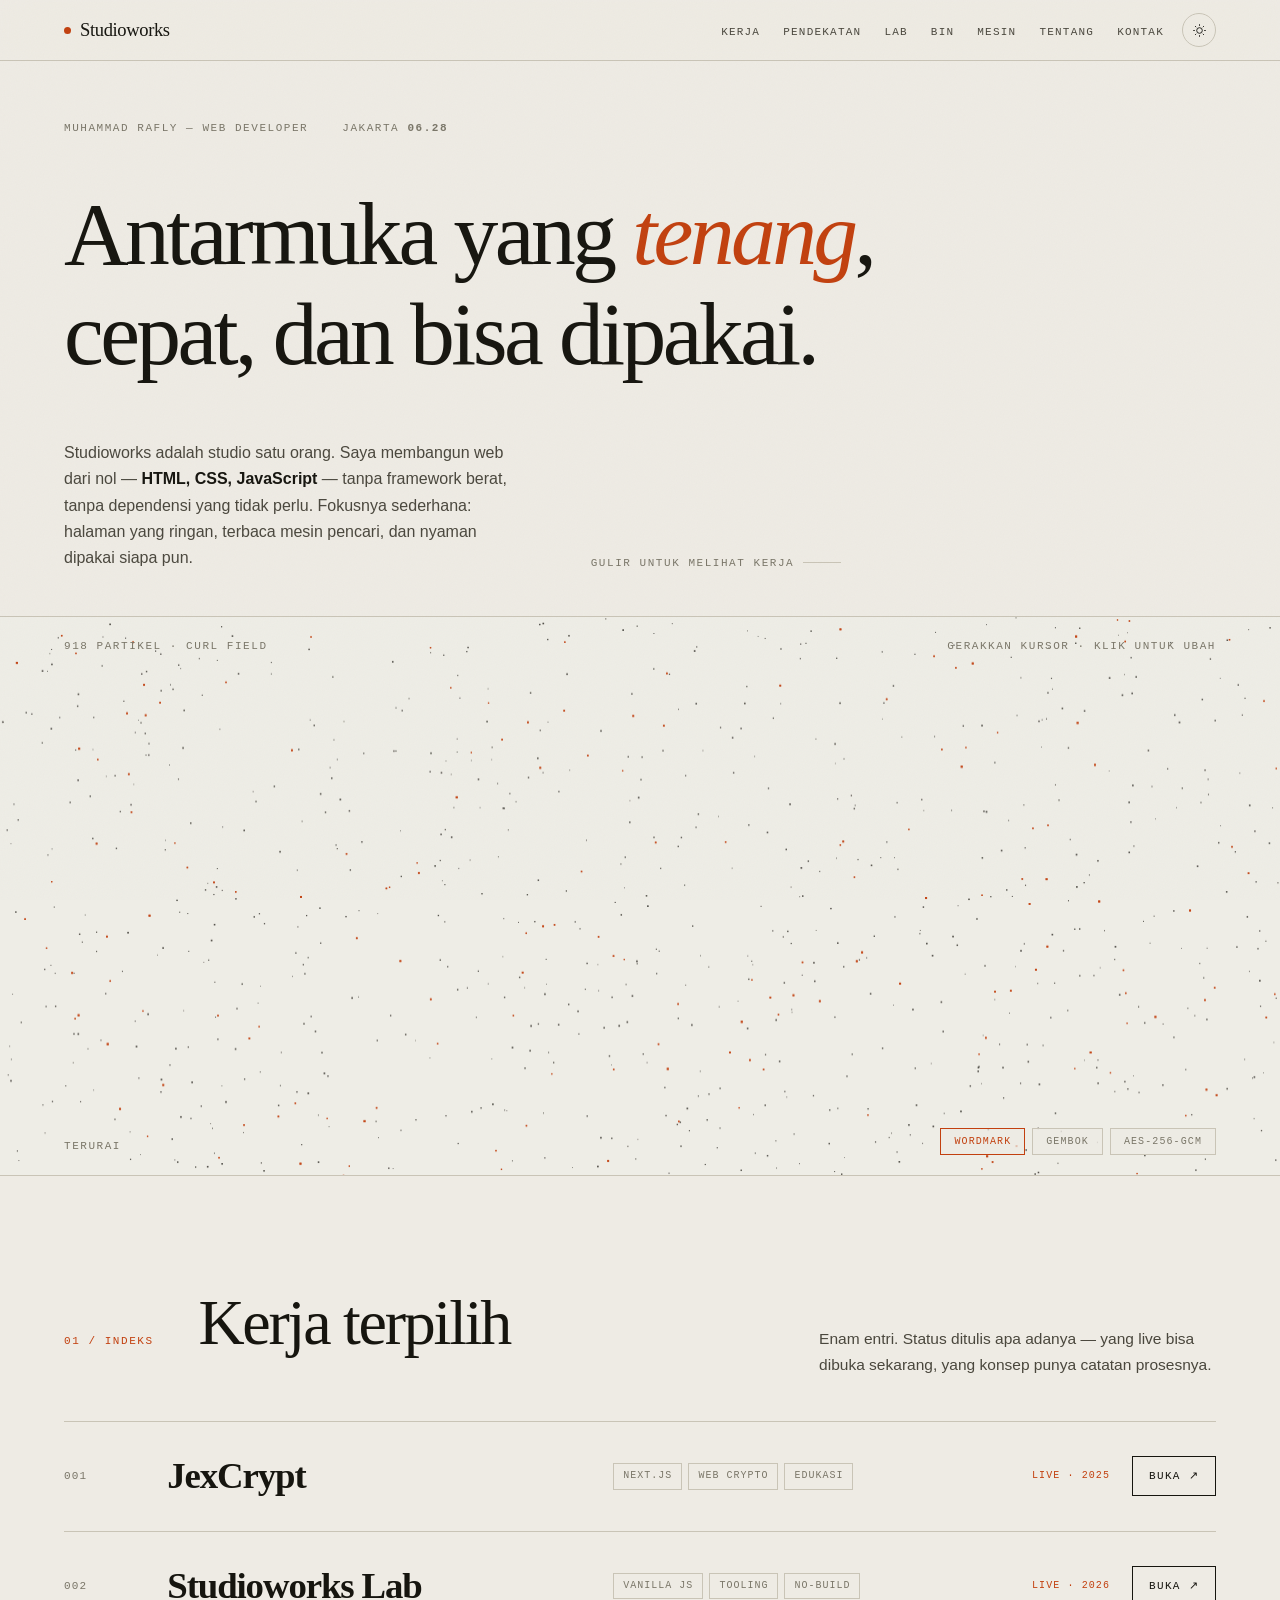
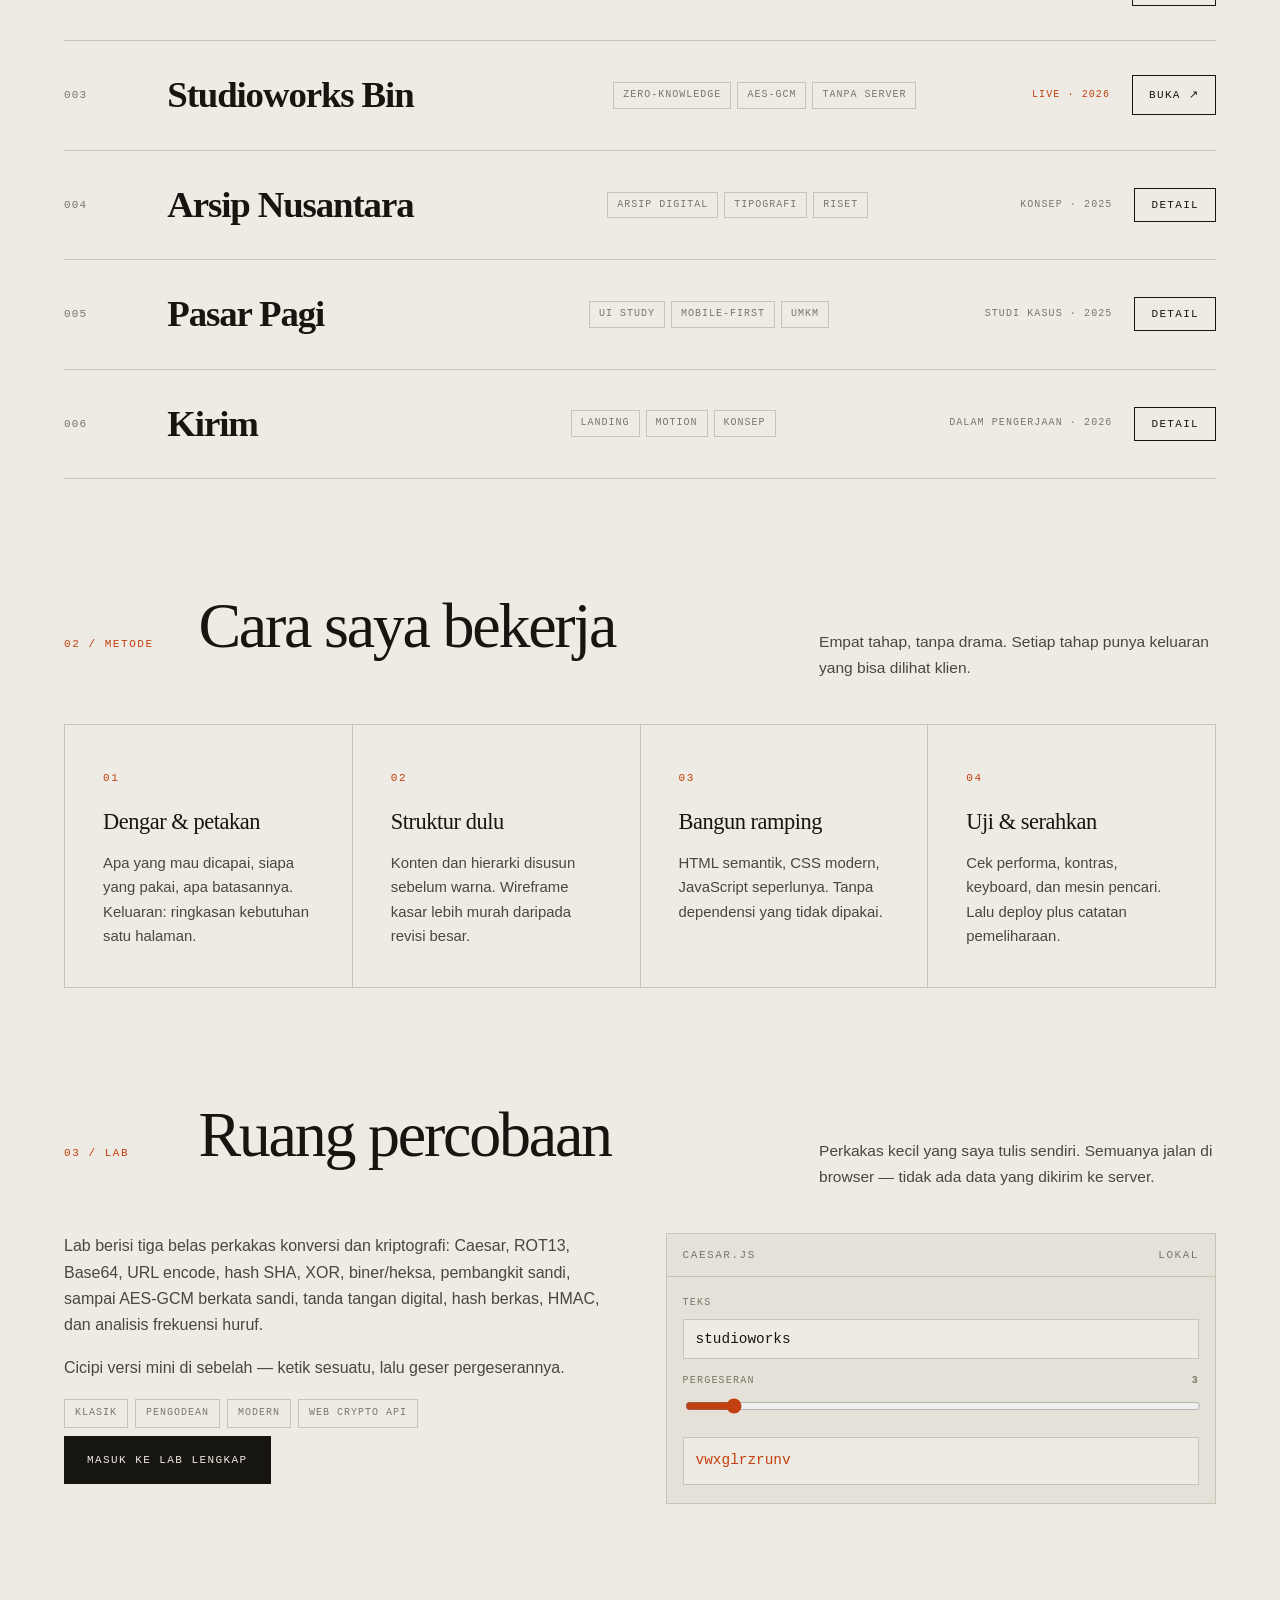
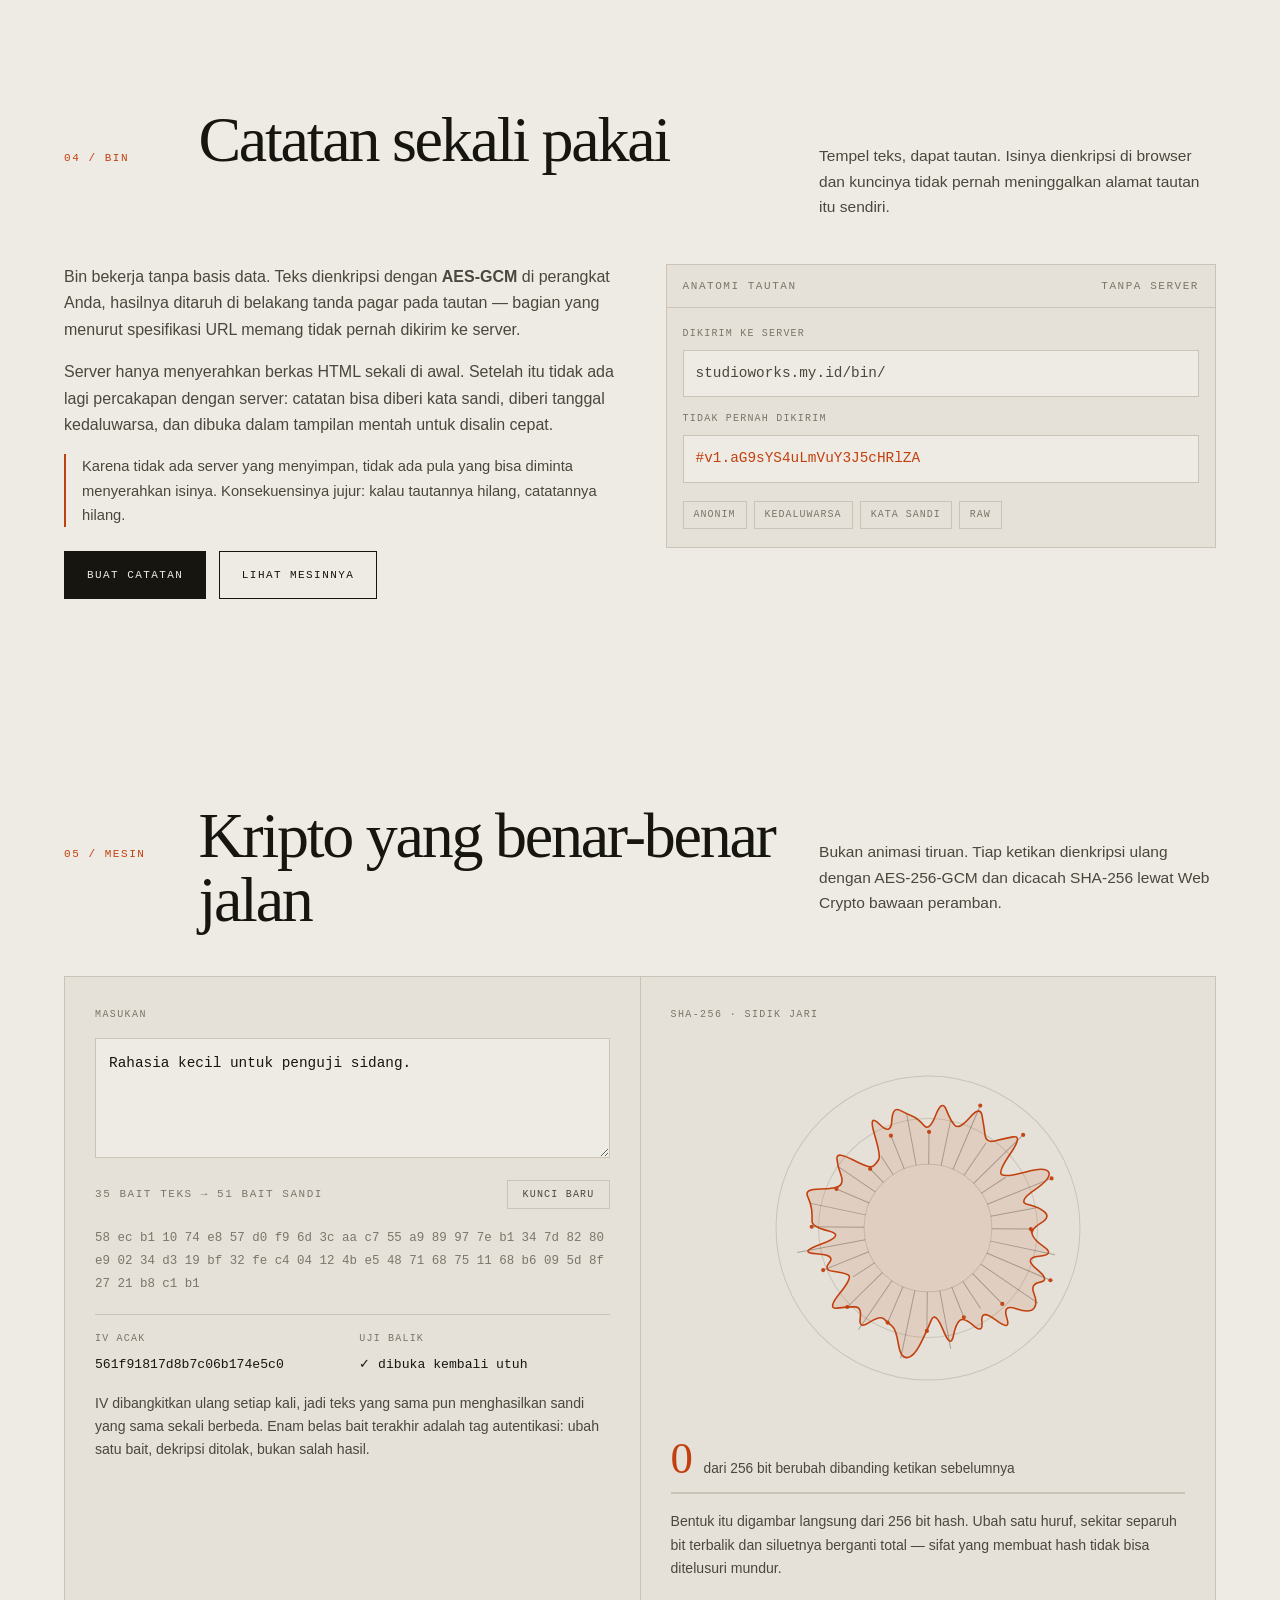
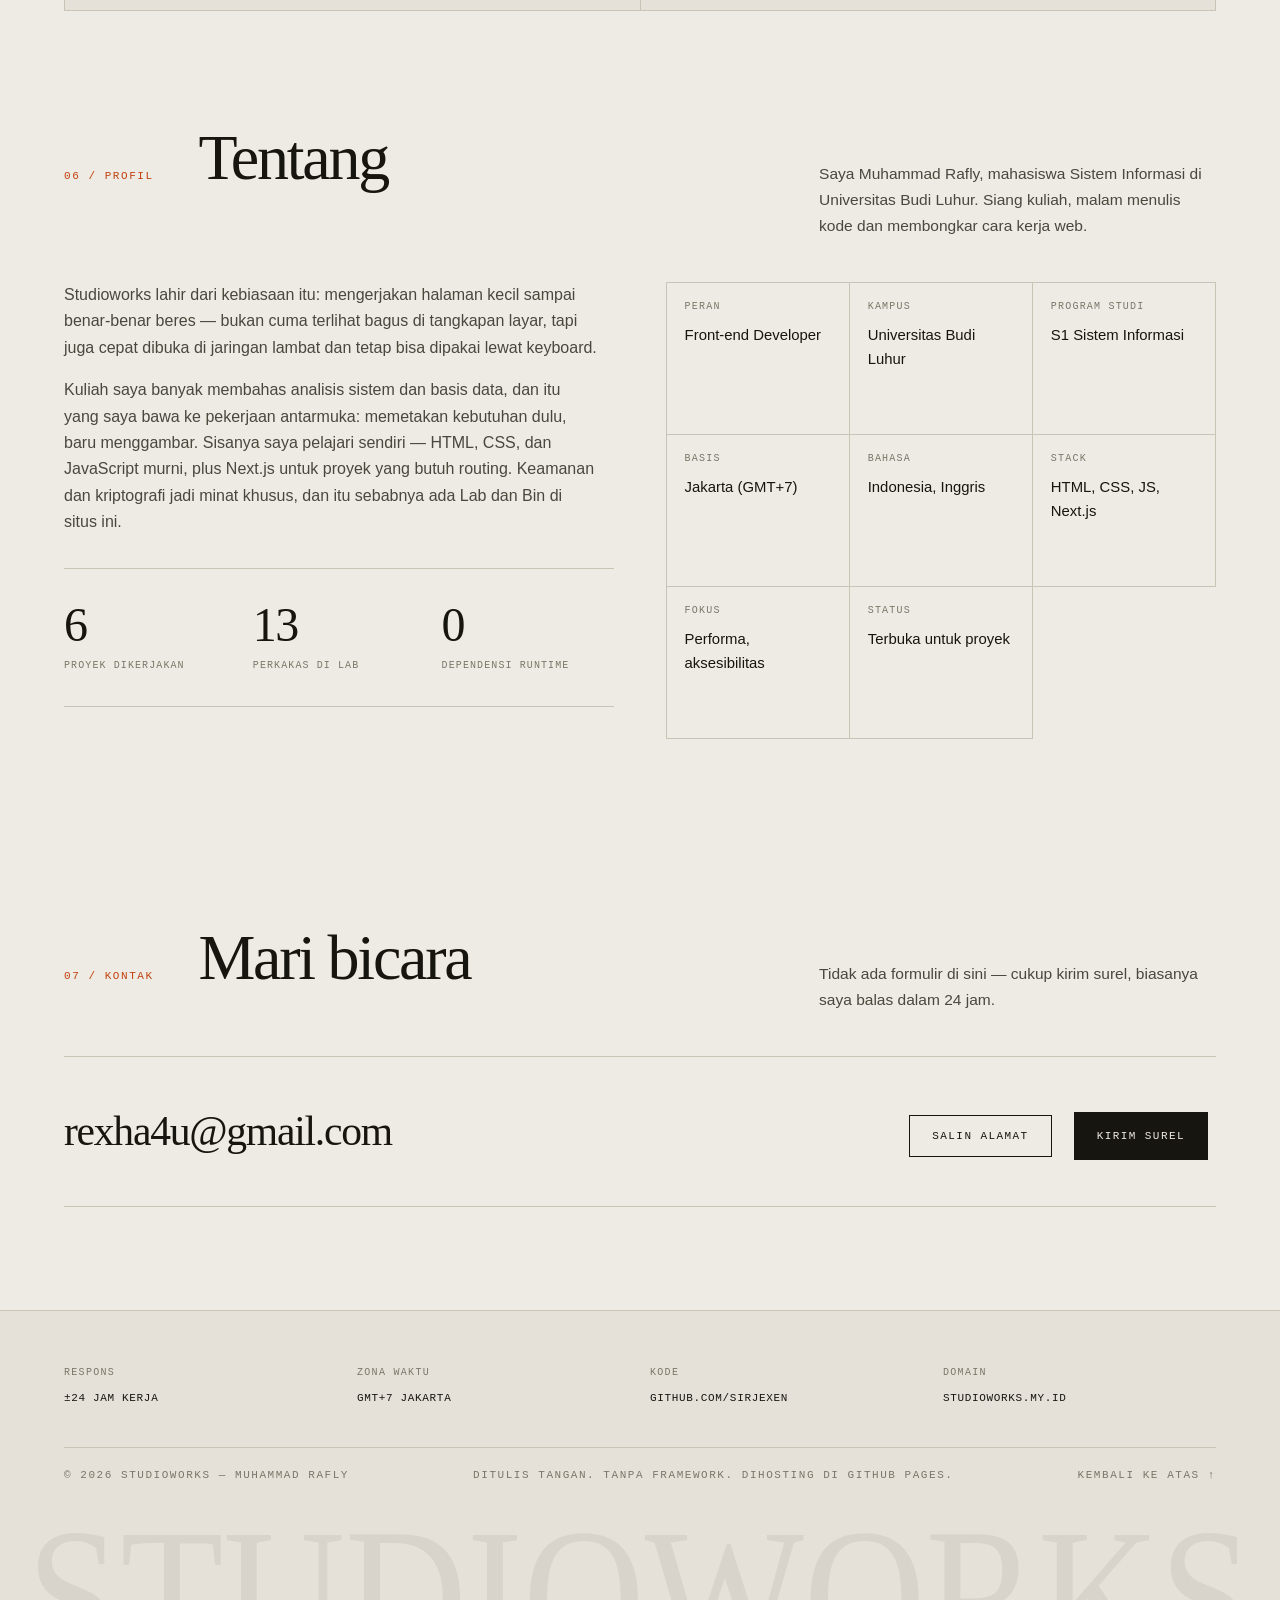
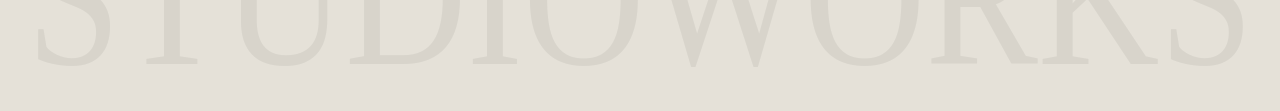
==== commit b9ce9ab6: "Update index.html" ====
--- a/index.html
+++ b/index.html
@@ -1,5 +1,5 @@
 <!DOCTYPE html>
-<html lang="id" data-theme="light">
+<html lang="id" data-theme="dark">
 <head>
 <meta charset="utf-8">
 <meta name="viewport" content="width=device-width, initial-scale=1">
@@ -23,13 +23,12 @@
   (function () {
     try {
       var t = localStorage.getItem("sw-theme");
-      if (!t) t = matchMedia("(prefers-color-scheme: dark)").matches ? "dark" : "light";
+      if (!t) t = matchMedia("(prefers-color-scheme: light)").matches ? "light" : "dark";
       document.documentElement.setAttribute("data-theme", t);
     } catch (e) {}
   })();
 </script>
 <style>
-/* ============ TOKEN ============ */
 :root{
   --paper:#eeebe4; --paper-2:#e5e1d8; --ink:#16150f; --ink-2:#4a473d; --ink-3:#7a7668;
   --line:#c9c4b6; --accent:#c2400f; --accent-soft:rgba(194,64,15,.09);
@@ -39,26 +38,20 @@
   --pad:clamp(20px,5vw,72px); --maxw:1360px; --ease:cubic-bezier(.22,.78,.24,1);
 }
 [data-theme="dark"]{
-  --paper:#0c0c0b; --paper-2:#141413; --ink:#f2efe7; --ink-2:#b3ad9f; --ink-3:#7e796c;
-  --line:#2a2925; --accent:#ff6b35; --accent-soft:rgba(255,107,53,.10);
+  --paper:#0b0b0a; --paper-2:#121211; --ink:#f3f0e8; --ink-2:#b3ad9f; --ink-3:#7e796c;
+  --line:#26251f; --accent:#ff6b35; --accent-soft:rgba(255,107,53,.10);
 }
 *,*::before,*::after{box-sizing:border-box}
 html{scroll-behavior:smooth;-webkit-text-size-adjust:100%}
-body{
-  margin:0;background:var(--paper);color:var(--ink);font-family:var(--sans);
-  line-height:1.65;overflow-x:hidden;-webkit-font-smoothing:antialiased;
-  transition:background .4s ease,color .4s ease;
-}
-body::before{
-  content:"";position:fixed;inset:0;z-index:999;pointer-events:none;opacity:.035;
-  background-image:url("data:image/svg+xml,%3Csvg xmlns='http://www.w3.org/2000/svg' width='120' height='120'%3E%3Cfilter id='n'%3E%3CfeTurbulence type='fractalNoise' baseFrequency='.85' numOctaves='3'/%3E%3C/filter%3E%3Crect width='120' height='120' filter='url(%23n)'/%3E%3C/svg%3E");
-}
+body{margin:0;background:var(--paper);color:var(--ink);font-family:var(--sans);line-height:1.65;
+  overflow-x:hidden;-webkit-font-smoothing:antialiased;transition:background .5s ease,color .5s ease}
+body::before{content:"";position:fixed;inset:0;z-index:999;pointer-events:none;opacity:.03;
+  background-image:url("data:image/svg+xml,%3Csvg xmlns='http://www.w3.org/2000/svg' width='120' height='120'%3E%3Cfilter id='n'%3E%3CfeTurbulence type='fractalNoise' baseFrequency='.85' numOctaves='3'/%3E%3C/filter%3E%3Crect width='120' height='120' filter='url(%23n)'/%3E%3C/svg%3E")}
 img,svg,canvas{display:block;max-width:100%}
 a{color:inherit}
 ::selection{background:var(--accent);color:#fff}
 :focus-visible{outline:2px solid var(--accent);outline-offset:3px}
 
-/* ============ UTIL ============ */
 .wrap{max-width:var(--maxw);margin:0 auto;padding-inline:var(--pad)}
 .mono{font-family:var(--mono);font-size:11px;letter-spacing:.14em;text-transform:uppercase}
 section{scroll-margin-top:76px}
@@ -69,16 +62,16 @@
   font-size:clamp(2rem,5.4vw,4rem);margin:0;flex:1 1 320px}
 .sec-head p{color:var(--ink-2);margin:0;flex:1 1 300px;max-width:46ch;font-size:.97rem}
 
-/* ============ NAV ============ */
-.nav{position:sticky;top:0;z-index:80;background:color-mix(in srgb,var(--paper) 86%,transparent);
-  backdrop-filter:saturate(150%) blur(12px);-webkit-backdrop-filter:saturate(150%) blur(12px);
+/* NAV */
+.nav{position:sticky;top:0;z-index:80;background:color-mix(in srgb,var(--paper) 84%,transparent);
+  backdrop-filter:saturate(150%) blur(14px);-webkit-backdrop-filter:saturate(150%) blur(14px);
   border-bottom:1px solid var(--line)}
 .nav-in{display:flex;align-items:center;gap:18px;height:60px}
 .brand{font-family:var(--serif);font-size:1.16rem;letter-spacing:-.02em;text-decoration:none;
   margin-right:auto;display:flex;align-items:center;gap:9px}
 .brand b{font-weight:400}
 .brand i{width:7px;height:7px;background:var(--accent);border-radius:50%;font-style:normal}
-.nav ul{display:flex;gap:clamp(10px,1.6vw,22px);list-style:none;margin:0;padding:0}
+.nav ul{display:flex;gap:clamp(10px,1.8vw,26px);list-style:none;margin:0;padding:0}
 .nav ul a{font-family:var(--mono);font-size:11px;letter-spacing:.11em;text-transform:uppercase;
   text-decoration:none;color:var(--ink-2);padding:6px 0;position:relative;transition:color .25s}
 .nav ul a::after{content:"";position:absolute;left:0;right:100%;bottom:0;height:1px;
@@ -87,26 +80,27 @@
 .nav ul a:hover::after{right:0}
 .tgl{width:34px;height:34px;border:1px solid var(--line);background:transparent;color:var(--ink);
   cursor:pointer;display:grid;place-items:center;border-radius:50%;flex:0 0 auto;
-  transition:border-color .25s,transform .25s}
-.tgl:hover{border-color:var(--ink);transform:rotate(18deg)}
+  transition:border-color .25s,transform .35s var(--ease)}
+.tgl:hover{border-color:var(--accent);transform:rotate(90deg)}
 .tgl svg{width:15px;height:15px;fill:none;stroke:currentColor;stroke-width:1.5}
 [data-theme="dark"] .tgl .sun{display:none}
 [data-theme="light"] .tgl .moon{display:none}
 @media(max-width:900px){.nav ul{display:none}}
 
-/* ============ HERO ============ */
-.hero{padding:clamp(30px,6vw,64px) 0 clamp(48px,8vw,96px)}
+/* HERO */
+.hero{padding:clamp(28px,5vw,58px) 0 0}
 .status{display:flex;flex-wrap:wrap;gap:clamp(14px,3vw,34px);align-items:center;
-  color:var(--ink-3);padding-bottom:clamp(26px,5vw,52px)}
+  color:var(--ink-3);padding-bottom:clamp(22px,4vw,44px)}
 h1{font-family:var(--serif);font-weight:400;margin:0;letter-spacing:-.04em;line-height:1.06;
   font-size:clamp(1.75rem,7vw,5.8rem)}
 h1 em{font-style:italic;color:var(--accent)}
 .h1-line{display:block;overflow:hidden;padding:.06em .08em .14em;margin:0 -.08em -.14em}
-.h1-line>span{display:block;transform:translateY(110%);transition:transform 1.05s var(--ease)}
+.h1-line>span{display:block;transform:translateY(110%);transition:transform 1s var(--ease)}
 .ready .h1-line>span{transform:translateY(0)}
-.h1-line:nth-child(2)>span{transition-delay:.1s}
-.hero-foot{display:flex;flex-wrap:wrap;gap:clamp(24px,5vw,72px);align-items:flex-end;
-  padding-top:clamp(34px,6vw,70px)}
+.h1-line:nth-child(2)>span{transition-delay:.09s}
+.sc{white-space:pre-wrap}
+.hero-foot{display:flex;flex-wrap:wrap;gap:clamp(22px,5vw,72px);align-items:flex-end;
+  padding:clamp(28px,5vw,58px) 0 clamp(24px,4vw,44px)}
 .hero-foot p{margin:0;max-width:52ch;color:var(--ink-2);flex:1 1 380px}
 .hero-foot strong{color:var(--ink);font-weight:600}
 .scroll-cue{font-family:var(--mono);font-size:11px;letter-spacing:.14em;text-transform:uppercase;
@@ -116,13 +110,28 @@
   transform:translateX(-100%);animation:sweep 2.6s var(--ease) infinite}
 @keyframes sweep{0%{transform:translateX(-100%)}60%,100%{transform:translateX(100%)}}
 
-/* ============ KERJA ============ */
+/* MEDAN PARTIKEL */
+.field{position:relative;height:clamp(300px,46vw,560px);border-top:1px solid var(--line);
+  border-bottom:1px solid var(--line);overflow:hidden;touch-action:pan-y;cursor:crosshair}
+#field{width:100%;height:100%}
+.field-ui{position:absolute;inset:auto 0 0 0;display:flex;justify-content:space-between;
+  align-items:flex-end;gap:14px;padding:clamp(12px,2vw,20px) var(--pad);pointer-events:none;flex-wrap:wrap}
+.field-ui .mono{color:var(--ink-3)}
+.shapes{display:flex;gap:7px;pointer-events:auto;flex-wrap:wrap}
+.shapes button{font-family:var(--mono);font-size:10px;letter-spacing:.11em;text-transform:uppercase;
+  background:color-mix(in srgb,var(--paper) 72%,transparent);border:1px solid var(--line);
+  color:var(--ink-3);padding:7px 13px;cursor:pointer;transition:color .3s,border-color .3s}
+.shapes button:hover{color:var(--ink);border-color:var(--ink-3)}
+.shapes button.on{color:var(--accent);border-color:var(--accent)}
+.field-top{position:absolute;top:0;left:0;right:0;display:flex;justify-content:space-between;
+  gap:12px;padding:clamp(12px,2vw,20px) var(--pad);pointer-events:none;color:var(--ink-3)}
+
+/* KERJA */
 .rows{border-top:1px solid var(--line)}
 .row{border-bottom:1px solid var(--line)}
 .row-main{display:grid;grid-template-columns:70px minmax(0,1.5fr) minmax(0,1.4fr) auto;
-  gap:clamp(12px,2.6vw,36px);align-items:center;padding:clamp(20px,3.2vw,34px) 0;
-  transition:opacity .35s ease}
-.rows:hover .row-main{opacity:.42}
+  gap:clamp(12px,2.6vw,36px);align-items:center;padding:clamp(20px,3.2vw,34px) 0;transition:opacity .35s ease}
+.rows:hover .row-main{opacity:.4}
 .rows .row:hover .row-main,.rows .row:focus-within .row-main{opacity:1}
 .row-num{font-family:var(--mono);font-size:11px;letter-spacing:.1em;color:var(--ink-3)}
 .row-title{font-family:var(--serif);font-size:clamp(1.4rem,3vw,2.3rem);letter-spacing:-.03em;
@@ -159,20 +168,20 @@
   .rows:hover .row-main{opacity:1}
 }
 
-/* ============ METODE ============ */
+/* METODE */
 .steps{display:grid;grid-template-columns:repeat(auto-fit,minmax(230px,1fr));
   border-top:1px solid var(--line);border-left:1px solid var(--line)}
 .step{border-right:1px solid var(--line);border-bottom:1px solid var(--line);
   padding:clamp(24px,3vw,38px);position:relative;overflow:hidden}
 .step::after{content:"";position:absolute;inset:0;background:var(--accent-soft);
-  transform:scaleY(0);transform-origin:bottom;transition:transform .45s var(--ease)}
+  transform:scaleY(0);transform-origin:bottom;transition:transform .5s var(--ease)}
 .step:hover::after{transform:scaleY(1)}
 .step>*{position:relative;z-index:1}
 .step .n{font-family:var(--mono);font-size:11px;letter-spacing:.14em;color:var(--accent)}
 .step h3{font-family:var(--serif);font-weight:400;font-size:1.4rem;letter-spacing:-.02em;margin:14px 0 10px}
 .step p{margin:0;color:var(--ink-2);font-size:.93rem}
 
-/* ============ LAB + BIN ============ */
+/* LAB + BIN */
 .split{display:grid;grid-template-columns:repeat(auto-fit,minmax(310px,1fr));
   gap:clamp(24px,4vw,64px);align-items:start;padding-bottom:clamp(40px,7vw,90px)}
 .split p{color:var(--ink-2);margin:0 0 16px}
@@ -201,50 +210,13 @@
   border:1px solid var(--line);padding:5px 10px;color:var(--ink-3)}
 .bin-note{border-left:2px solid var(--accent);padding-left:16px;margin:20px 0 0;color:var(--ink-2);font-size:.92rem}
 
-/* ============ TOPOLOGI KANVAS ============ */
-.flow-box{border:1px solid var(--line);background:var(--paper-2)}
-.flow-top{display:flex;justify-content:space-between;align-items:center;gap:12px;
-  padding:12px 16px;border-bottom:1px solid var(--line);color:var(--ink-3);flex-wrap:wrap}
-.flow-tools{display:flex;gap:8px}
-.flow-tools button{font-family:var(--mono);font-size:10px;letter-spacing:.12em;text-transform:uppercase;
-  background:transparent;border:1px solid var(--line);color:var(--ink-2);padding:6px 12px;cursor:pointer;
-  transition:border-color .25s,color .25s}
-.flow-tools button:hover{border-color:var(--ink);color:var(--ink)}
-.cv-wrap{position:relative;height:clamp(300px,40vw,430px);touch-action:pan-y}
-#netCanvas{width:100%;height:100%;cursor:default}
-.tip{position:absolute;pointer-events:none;opacity:0;transform:translateY(6px);
-  background:var(--ink);color:var(--paper);padding:10px 13px;max-width:250px;z-index:5;
-  transition:opacity .22s ease,transform .22s ease}
-.tip.on{opacity:1;transform:translateY(0)}
-.tip b{display:block;font-family:var(--mono);font-size:10px;letter-spacing:.13em;
-  text-transform:uppercase;color:var(--accent);margin-bottom:6px}
-.tip span{font-size:.82rem;line-height:1.5}
-.hint{display:flex;justify-content:space-between;gap:14px;flex-wrap:wrap;
-  padding:10px 16px;border-top:1px solid var(--line);color:var(--ink-3)}
-.flow-bar{height:1px;background:var(--line);position:relative;overflow:hidden}
-.flow-bar i{position:absolute;left:0;top:0;bottom:0;width:0;background:var(--accent);
-  transition:width .45s linear}
-.flow-steps{list-style:none;margin:0;padding:0;display:grid;
-  grid-template-columns:repeat(auto-fit,minmax(200px,1fr));gap:1px;background:var(--line);
-  border-top:1px solid var(--line)}
-.flow-steps li{background:var(--paper-2)}
-.flow-steps button{display:block;width:100%;height:100%;text-align:left;background:transparent;
-  border:0;cursor:pointer;padding:18px 16px;color:var(--ink-3);font-family:inherit;
-  transition:background .4s ease}
-.flow-steps button b{display:block;font-family:var(--mono);font-size:10px;letter-spacing:.14em;
-  color:var(--accent);margin-bottom:9px}
-.flow-steps button strong{display:block;color:var(--ink);font-size:.95rem;margin-bottom:6px}
-.flow-steps button span{display:block;font-size:.86rem;line-height:1.55}
-.flow-steps li.on button{background:var(--accent-soft)}
-.flow-foot{color:var(--ink-2);font-size:.92rem;max-width:70ch;margin:20px 0 0}
-
-/* ============ MESIN KRIPTO ============ */
+/* MESIN */
 .eng{display:grid;grid-template-columns:repeat(auto-fit,minmax(320px,1fr));
   gap:1px;background:var(--line);border:1px solid var(--line)}
-.eng>div{background:var(--paper-2);padding:clamp(18px,2.6vw,28px)}
+.eng>div{background:var(--paper-2);padding:clamp(18px,2.6vw,30px)}
 .eng h3{font-family:var(--mono);font-size:10px;letter-spacing:.14em;text-transform:uppercase;
   color:var(--ink-3);margin:0 0 14px;font-weight:400}
-.eng textarea{width:100%;min-height:132px;resize:vertical;font-family:var(--mono);font-size:.9rem;
+.eng textarea{width:100%;min-height:120px;resize:vertical;font-family:var(--mono);font-size:.9rem;
   line-height:1.6;color:var(--ink);background:var(--paper);border:1px solid var(--line);padding:13px}
 .eng textarea:focus{outline:none;border-color:var(--accent)}
 .eng-row{display:flex;flex-wrap:wrap;gap:10px;align-items:center;justify-content:space-between;margin-top:14px}
@@ -253,31 +225,26 @@
   background:transparent;border:1px solid var(--line);color:var(--ink-2);padding:8px 14px;cursor:pointer;
   transition:border-color .25s,color .25s}
 .mini:hover{border-color:var(--accent);color:var(--accent)}
+.cipher{font-family:var(--mono);font-size:.78rem;line-height:1.85;word-break:break-all;
+  color:var(--ink-3);margin-top:18px;max-height:132px;overflow:hidden}
+.cipher i{font-style:normal;transition:color .6s ease}
+.cipher i.hot{color:var(--accent)}
 .kv{display:grid;grid-template-columns:repeat(auto-fit,minmax(150px,1fr));gap:14px;
   margin-top:18px;padding-top:16px;border-top:1px solid var(--line)}
 .kv dt{font-family:var(--mono);font-size:10px;letter-spacing:.12em;text-transform:uppercase;color:var(--ink-3)}
 .kv dd{margin:6px 0 0;font-family:var(--mono);font-size:.82rem;color:var(--ink);word-break:break-all}
-.proof{color:var(--accent);font-family:var(--mono);font-size:.82rem}
-.hexgrid{display:grid;grid-template-columns:repeat(auto-fill,minmax(30px,1fr));gap:3px;
-  max-height:240px;overflow:hidden}
-.hx{font-family:var(--mono);font-size:10px;text-align:center;padding:5px 0;color:var(--ink-3);
-  border:1px solid var(--line);background:var(--paper);
-  transition:color .5s ease,border-color .5s ease,background .5s ease}
-.hx.hot{color:var(--accent);border-color:var(--accent);background:var(--accent-soft)}
-.bits{display:grid;grid-template-columns:repeat(32,1fr);gap:2px;margin-top:4px}
-.bt{aspect-ratio:1;background:var(--line);border-radius:1px;transition:background .45s ease}
-.bt.one{background:var(--ink)}
-.bt.flip{background:var(--accent);animation:flipk .6s var(--ease)}
-@keyframes flipk{0%{transform:scale(1.65)}100%{transform:scale(1)}}
+.proof{color:var(--accent)}
+.bloom-wrap{position:relative;aspect-ratio:1;max-width:380px;margin:0 auto}
+#bloom{width:100%;height:100%}
 .av{display:flex;align-items:baseline;gap:12px;margin-top:18px}
 .av b{font-family:var(--serif);font-weight:400;font-size:clamp(1.8rem,4vw,2.8rem);
   line-height:1;letter-spacing:-.03em;color:var(--accent)}
 .av span{font-size:.86rem;color:var(--ink-2)}
 .avbar{height:2px;background:var(--line);margin-top:12px;position:relative;overflow:hidden}
-.avbar i{position:absolute;inset:0 auto 0 0;width:0;background:var(--accent);transition:width .5s var(--ease)}
+.avbar i{position:absolute;inset:0 auto 0 0;width:0;background:var(--accent);transition:width .6s var(--ease)}
 .eng-note{color:var(--ink-2);font-size:.88rem;margin:16px 0 0}
 
-/* ============ TENTANG ============ */
+/* TENTANG */
 .about{display:grid;grid-template-columns:repeat(auto-fit,minmax(300px,1fr));
   gap:clamp(24px,4vw,64px);padding-bottom:clamp(36px,6vw,72px)}
 .about p{color:var(--ink-2);margin:0 0 16px;max-width:60ch}
@@ -294,7 +261,7 @@
 .meta dt{font-family:var(--mono);font-size:10px;letter-spacing:.12em;text-transform:uppercase;color:var(--ink-3)}
 .meta dd{margin:7px 0 0;font-size:.93rem}
 
-/* ============ KONTAK ============ */
+/* KONTAK */
 .contact{padding-bottom:clamp(50px,8vw,110px)}
 .mailrow{display:flex;flex-wrap:wrap;gap:14px;align-items:center;
   border-top:1px solid var(--line);border-bottom:1px solid var(--line);padding:clamp(22px,4vw,40px) 0}
@@ -302,7 +269,7 @@
   text-decoration:none;margin-right:auto;word-break:break-all;transition:color .3s}
 .mail:hover{color:var(--accent)}
 
-/* ============ FOOTER ============ */
+/* FOOTER */
 footer{border-top:1px solid var(--line);background:var(--paper-2);overflow:hidden}
 .fgrid{display:grid;grid-template-columns:repeat(auto-fit,minmax(160px,1fr));
   gap:20px;padding:clamp(30px,5vw,54px) 0 clamp(24px,4vw,40px);margin:0}
@@ -315,18 +282,16 @@
   border-top:1px solid var(--line);padding:18px 0;color:var(--ink-3)}
 .fbar a{text-decoration:none}
 .fbar a:hover{color:var(--accent)}
-.wordmark{width:100%;height:auto;display:block;color:var(--ink);opacity:.07;padding-bottom:6px}
+.wordmark{width:100%;height:auto;display:block;color:var(--ink);opacity:.06;padding-bottom:6px}
 .wordmark text{font-family:var(--serif);fill:currentColor}
 @media(max-width:620px){.fbar .mid{order:3;width:100%}}
 
-/* ============ TOAST ============ */
 #toast{position:fixed;left:50%;bottom:26px;transform:translate(-50%,20px);opacity:0;pointer-events:none;
   background:var(--ink);color:var(--paper);font-family:var(--mono);font-size:11px;letter-spacing:.1em;
   text-transform:uppercase;padding:12px 20px;z-index:90;
   transition:transform .45s cubic-bezier(.22,.78,.24,1),opacity .3s ease}
 #toast.on{transform:translate(-50%,0);opacity:1}
 
-/* ============ REVEAL ============ */
 .rv{opacity:0;transform:translateY(22px);transition:opacity .8s var(--ease),transform .8s var(--ease)}
 .rv.in{opacity:1;transform:none}
 @media(prefers-reduced-motion:reduce){
@@ -347,7 +312,6 @@
       <li><a href="#metode">Pendekatan</a></li>
       <li><a href="/lab/">Lab</a></li>
       <li><a href="/bin/">Bin</a></li>
-      <li><a href="#alur">Alur</a></li>
       <li><a href="#mesin">Mesin</a></li>
       <li><a href="#tentang">Tentang</a></li>
       <li><a href="#kontak">Kontak</a></li>
@@ -361,7 +325,6 @@
 
 <main id="top">
 
-  <!-- HERO -->
   <header class="hero">
     <div class="wrap">
       <div class="status mono">
@@ -369,27 +332,41 @@
         <span>Jakarta <b id="clock">--.--</b></span>
       </div>
       <h1>
-        <span class="h1-line"><span>Antarmuka yang <em>tenang</em>,</span></span>
-        <span class="h1-line"><span>cepat, dan bisa dipakai.</span></span>
+        <span class="h1-line"><span><span class="sc">Antarmuka yang </span><em class="sc">tenang</em><span class="sc">,</span></span></span>
+        <span class="h1-line"><span><span class="sc">cepat, dan bisa dipakai.</span></span></span>
       </h1>
       <div class="hero-foot">
         <p>Studioworks adalah studio satu orang. Saya membangun web dari nol — <strong>HTML, CSS, JavaScript</strong> — tanpa framework berat, tanpa dependensi yang tidak perlu. Fokusnya sederhana: halaman yang ringan, terbaca mesin pencari, dan nyaman dipakai siapa pun.</p>
         <a class="scroll-cue" href="#kerja">Gulir untuk melihat kerja <span></span></a>
       </div>
     </div>
+
+    <div class="field" id="fieldWrap">
+      <canvas id="field" role="img" aria-label="Medan partikel yang mengalir dan berkumpul membentuk kata Studioworks, gambar gembok, dan tulisan AES-256-GCM."></canvas>
+      <div class="field-top mono">
+        <span id="fMeta">—</span>
+        <span>gerakkan kursor · klik untuk ubah</span>
+      </div>
+      <div class="field-ui">
+        <span class="mono" id="fState">terurai</span>
+        <div class="shapes" id="fShapes">
+          <button type="button" class="on">Wordmark</button>
+          <button type="button">Gembok</button>
+          <button type="button">AES-256-GCM</button>
+        </div>
+      </div>
+    </div>
   </header>
 
-  <!-- 01 KERJA -->
   <section id="kerja">
     <div class="wrap">
       <div class="sec-head rv">
         <span class="idx mono">01 / Indeks</span>
-        <h2>Kerja terpilih</h2>
+        <h2 class="sc">Kerja terpilih</h2>
         <p>Enam entri. Status ditulis apa adanya — yang live bisa dibuka sekarang, yang konsep punya catatan prosesnya.</p>
       </div>
 
       <div class="rows rv">
-
         <article class="row">
           <div class="row-main">
             <span class="row-num">001</span>
@@ -488,17 +465,15 @@
             </dl>
           </div></div></div></div>
         </article>
-
       </div>
     </div>
   </section>
 
-  <!-- 02 METODE -->
   <section id="metode">
     <div class="wrap">
       <div class="sec-head rv">
         <span class="idx mono">02 / Metode</span>
-        <h2>Cara saya bekerja</h2>
+        <h2 class="sc">Cara saya bekerja</h2>
         <p>Empat tahap, tanpa drama. Setiap tahap punya keluaran yang bisa dilihat klien.</p>
       </div>
       <div class="steps rv">
@@ -510,12 +485,11 @@
     </div>
   </section>
 
-  <!-- 03 LAB -->
   <section id="lab">
     <div class="wrap">
       <div class="sec-head rv">
         <span class="idx mono">03 / Lab</span>
-        <h2>Ruang percobaan</h2>
+        <h2 class="sc">Ruang percobaan</h2>
         <p>Perkakas kecil yang saya tulis sendiri. Semuanya jalan di browser — tidak ada data yang dikirim ke server.</p>
       </div>
       <div class="split rv">
@@ -545,21 +519,20 @@
     </div>
   </section>
 
-  <!-- 04 BIN -->
   <section id="bin">
     <div class="wrap">
       <div class="sec-head rv">
         <span class="idx mono">04 / Bin</span>
-        <h2>Catatan sekali pakai</h2>
+        <h2 class="sc">Catatan sekali pakai</h2>
         <p>Tempel teks, dapat tautan. Isinya dienkripsi di browser dan kuncinya tidak pernah meninggalkan alamat tautan itu sendiri.</p>
       </div>
       <div class="split rv">
         <div>
           <p>Bin bekerja tanpa basis data. Teks dienkripsi dengan <strong>AES-GCM</strong> di perangkat Anda, hasilnya ditaruh di belakang tanda pagar pada tautan — bagian yang menurut spesifikasi URL memang tidak pernah dikirim ke server.</p>
-          <p>Catatan bisa diberi kata sandi tambahan, diberi tanggal kedaluwarsa, dan dibuka dalam tampilan mentah tanpa hiasan apa pun untuk disalin cepat.</p>
+          <p>Server hanya menyerahkan berkas HTML sekali di awal. Setelah itu tidak ada lagi percakapan dengan server: catatan bisa diberi kata sandi, diberi tanggal kedaluwarsa, dan dibuka dalam tampilan mentah untuk disalin cepat.</p>
           <p class="bin-note">Karena tidak ada server yang menyimpan, tidak ada pula yang bisa diminta menyerahkan isinya. Konsekuensinya jujur: kalau tautannya hilang, catatannya hilang.</p>
           <a class="btn solid" href="/bin/">Buat catatan</a>
-          <a class="btn" href="#alur">Lihat alurnya</a>
+          <a class="btn" href="#mesin">Lihat mesinnya</a>
         </div>
         <div class="demo">
           <div class="demo-bar"><span class="mono">anatomi tautan</span><span class="mono">tanpa server</span></div>
@@ -581,54 +554,12 @@
     </div>
   </section>
 
-  <!-- 05 ALUR -->
-  <section id="alur">
-    <div class="wrap">
-      <div class="sec-head rv">
-        <span class="idx mono">05 / Alur</span>
-        <h2>Topologi yang bisa Anda sentuh</h2>
-        <p>Empat langkah berjalan sendiri. Seret simpulnya, arahkan kursor untuk keterangan, atau klik untuk melompat.</p>
-      </div>
-
-      <div class="flow-box rv">
-        <div class="flow-top">
-          <span class="mono">topologi.canvas</span>
-          <div class="flow-tools">
-            <button type="button" id="flowReset">Atur ulang</button>
-            <button type="button" id="flowPlay" aria-pressed="false">Jeda</button>
-          </div>
-        </div>
-
-        <div class="cv-wrap" id="cvWrap">
-          <canvas id="netCanvas" role="img"
-            aria-label="Diagram jaringan: peramban mengunduh halaman dari server statis, mengenkripsi teks secara lokal, lalu membagikan tautan langsung ke penerima tanpa isi catatan melewati server."></canvas>
-          <div class="tip" id="tip" aria-hidden="true"><b></b><span></span></div>
-        </div>
-
-        <div class="hint mono">
-          <span>Seret simpul untuk menata ulang</span>
-          <span id="hintStep">Langkah 01 dari 04</span>
-        </div>
-
-        <div class="flow-bar"><i id="flowBar"></i></div>
-
-        <ol class="flow-steps" id="flowSteps">
-          <li class="on"><button type="button"><b>Langkah 01</b><strong>Halaman diunduh</strong><span>Peramban meminta berkas ke server sekali saja. Setelah itu semua perhitungan jalan lokal.</span></button></li>
-          <li><button type="button"><b>Langkah 02</b><strong>Teks dienkripsi</strong><span>Kunci dibangkitkan di perangkat Anda dan dipakai mengunci teks dengan AES-GCM.</span></button></li>
-          <li><button type="button"><b>Langkah 03</b><strong>Tautan dibagikan</strong><span>Hasil kunciannya menumpang di belakang tanda pagar — jalur yang tidak dikirim ke server.</span></button></li>
-          <li><button type="button"><b>Langkah 04</b><strong>Penerima membuka</strong><span>Peramban penerima mengunduh halaman yang sama, lalu membuka kunci sendiri.</span></button></li>
-        </ol>
-      </div>
-    </div>
-  </section>
-
-  <!-- 06 MESIN -->
   <section id="mesin">
     <div class="wrap">
       <div class="sec-head rv">
-        <span class="idx mono">06 / Mesin</span>
-        <h2>Kripto yang benar-benar jalan</h2>
-        <p>Bukan animasi tiruan. Setiap ketikan dienkripsi ulang dengan AES-256-GCM dan dicacah dengan SHA-256 lewat Web Crypto API bawaan peramban.</p>
+        <span class="idx mono">05 / Mesin</span>
+        <h2 class="sc">Kripto yang benar-benar jalan</h2>
+        <p>Bukan animasi tiruan. Tiap ketikan dienkripsi ulang dengan AES-256-GCM dan dicacah SHA-256 lewat Web Crypto bawaan peramban.</p>
       </div>
 
       <div class="eng rv">
@@ -639,39 +570,32 @@
             <span class="mono" id="engLen">—</span>
             <button class="mini" type="button" id="engKey">Kunci baru</button>
           </div>
+          <div class="cipher" id="engCipher" aria-hidden="true"></div>
           <dl class="kv">
-            <div><dt>Algoritme</dt><dd>AES-256-GCM</dd></div>
             <div><dt>IV acak</dt><dd id="engIv">—</dd></div>
             <div><dt>Uji balik</dt><dd class="proof" id="engProof">—</dd></div>
           </dl>
-          <p class="eng-note">IV dibangkitkan ulang setiap kali, jadi teks yang sama pun menghasilkan sandi yang berbeda — itu sebabnya seluruh petak di sebelah berkedip tiap ketikan.</p>
+          <p class="eng-note">IV dibangkitkan ulang setiap kali, jadi teks yang sama pun menghasilkan sandi yang sama sekali berbeda. Enam belas bait terakhir adalah tag autentikasi: ubah satu bait, dekripsi ditolak, bukan salah hasil.</p>
         </div>
 
         <div>
-          <h3>Sandi (heksadesimal)</h3>
-          <div class="hexgrid" id="engHex" aria-hidden="true"></div>
-          <p class="eng-note">Enam belas bait terakhir adalah tag autentikasi GCM. Ubah satu bait saja, dekripsi akan ditolak — bukan menghasilkan teks yang salah, tapi gagal sama sekali.</p>
-        </div>
-
-        <div>
-          <h3>SHA-256 · efek longsoran</h3>
-          <div class="bits" id="engBits" aria-hidden="true"></div>
+          <h3>SHA-256 · sidik jari</h3>
+          <div class="bloom-wrap">
+            <canvas id="bloom" role="img" aria-label="Visualisasi radial dari nilai hash SHA-256 teks yang diketik."></canvas>
+          </div>
           <div class="av"><b id="avNum">0</b><span>dari 256 bit berubah dibanding ketikan sebelumnya</span></div>
           <div class="avbar"><i id="avBar"></i></div>
-          <p class="eng-note">Satu huruf saja diubah, sekitar separuh bit hash ikut terbalik. Sifat inilah yang membuat hash tidak bisa ditebak mundur dari hasilnya.</p>
+          <p class="eng-note">Bentuk itu digambar langsung dari 256 bit hash. Ubah satu huruf, sekitar separuh bit terbalik dan siluetnya berganti total — sifat yang membuat hash tidak bisa ditelusuri mundur.</p>
         </div>
       </div>
-
-      <p class="flow-foot rv">Buka panel Network peramban Anda saat memainkan ini. Setelah halaman termuat, tidak ada satu pun permintaan baru ke server — teks yang Anda ketik tidak pernah meninggalkan tab ini.</p>
     </div>
   </section>
 
-  <!-- 07 TENTANG -->
   <section id="tentang">
     <div class="wrap">
       <div class="sec-head rv">
-        <span class="idx mono">07 / Profil</span>
-        <h2>Tentang</h2>
+        <span class="idx mono">06 / Profil</span>
+        <h2 class="sc">Tentang</h2>
         <p>Saya Muhammad Rafly, mahasiswa Sistem Informasi di Universitas Budi Luhur. Siang kuliah, malam menulis kode dan membongkar cara kerja web.</p>
       </div>
       <div class="about rv">
@@ -698,12 +622,11 @@
     </div>
   </section>
 
-  <!-- 08 KONTAK -->
   <section id="kontak" class="contact">
     <div class="wrap">
       <div class="sec-head rv">
-        <span class="idx mono">08 / Kontak</span>
-        <h2>Mari bicara</h2>
+        <span class="idx mono">07 / Kontak</span>
+        <h2 class="sc">Mari bicara</h2>
         <p>Tidak ada formulir di sini — cukup kirim surel, biasanya saya balas dalam 24 jam.</p>
       </div>
       <div class="mailrow rv">
@@ -740,39 +663,73 @@
 <script>
 (function () {
   "use strict";
-  var d = document;
+  var d = document, W = window;
   var reduce = false;
   try { reduce = matchMedia("(prefers-reduced-motion: reduce)").matches; } catch (e) {}
+  var themeHooks = [];
+
+  function cssv(n) { return getComputedStyle(d.documentElement).getPropertyValue(n).trim(); }
+  function toRgb(h) {
+    h = h.replace("#", "");
+    if (h.length === 3) h = h[0]+h[0]+h[1]+h[1]+h[2]+h[2];
+    var n = parseInt(h, 16);
+    return [(n >> 16) & 255, (n >> 8) & 255, n & 255];
+  }
 
   /* ---------- tema ---------- */
-  var themeBtn = d.getElementById("themeBtn");
-  var themeHooks = [];
-  themeBtn.addEventListener("click", function () {
+  d.getElementById("themeBtn").addEventListener("click", function () {
     var now = d.documentElement.getAttribute("data-theme") === "dark" ? "light" : "dark";
     d.documentElement.setAttribute("data-theme", now);
     try { localStorage.setItem("sw-theme", now); } catch (e) {}
     themeHooks.forEach(function (f) { f(); });
   });
 
-  /* ---------- jam ---------- */
+  /* ---------- jam & tahun ---------- */
   function tick() {
-    var s = new Intl.DateTimeFormat("id-ID", {
-      timeZone: "Asia/Jakarta", hour: "2-digit", minute: "2-digit", hour12: false
-    }).format(new Date());
+    var s = new Intl.DateTimeFormat("id-ID", { timeZone:"Asia/Jakarta", hour:"2-digit", minute:"2-digit", hour12:false }).format(new Date());
     d.getElementById("clock").textContent = s.replace(":", ".");
   }
   tick(); setInterval(tick, 20000);
   d.getElementById("yr").textContent = new Date().getFullYear();
-  requestAnimationFrame(function () { d.body.classList.add("ready"); });
+
+  /* ---------- scramble teks ---------- */
+  var GLYPH = "ABCDEFGHJKLMNPQRSTUVWXYZ0123456789#%&$@/*<>";
+  d.querySelectorAll(".sc").forEach(function (el) { el.setAttribute("data-txt", el.textContent); });
+  function scramble(el, dur) {
+    var fin = el.getAttribute("data-txt") || el.textContent, len = fin.length, t0 = 0;
+    if (reduce) { el.textContent = fin; return; }
+    function step(now) {
+      if (!t0) t0 = now;
+      var p = Math.min((now - t0) / dur, 1), rev = p * len * 1.25, out = "";
+      for (var i = 0; i < len; i++) {
+        var c = fin.charAt(i);
+        if (c === " " || c === "\n") { out += c; }
+        else if (i < rev) { out += c; }
+        else { out += GLYPH.charAt((Math.random() * GLYPH.length) | 0); }
+      }
+      el.textContent = out;
+      if (p < 1) requestAnimationFrame(step); else el.textContent = fin;
+    }
+    requestAnimationFrame(step);
+  }
+  requestAnimationFrame(function () {
+    d.body.classList.add("ready");
+    var hs = d.querySelectorAll("h1 .sc");
+    hs.forEach(function (el, i) { setTimeout(function () { scramble(el, 900); }, 260 + i * 90); });
+  });
 
   /* ---------- reveal ---------- */
   var rv = d.querySelectorAll(".rv");
-  if ("IntersectionObserver" in window) {
+  if ("IntersectionObserver" in W) {
     var io = new IntersectionObserver(function (es) {
       es.forEach(function (e) {
-        if (e.isIntersecting) { e.target.classList.add("in"); io.unobserve(e.target); }
+        if (!e.isIntersecting) return;
+        e.target.classList.add("in");
+        var h = e.target.querySelector(".sc");
+        if (h) scramble(h, 650);
+        io.unobserve(e.target);
       });
-    }, { rootMargin: "0px 0px -8% 0px", threshold: .12 });
+    }, { rootMargin:"0px 0px -8% 0px", threshold:.12 });
     rv.forEach(function (el) { io.observe(el); });
   } else { rv.forEach(function (el) { el.classList.add("in"); }); }
 
@@ -789,10 +746,10 @@
     }
     requestAnimationFrame(step);
   }
-  if ("IntersectionObserver" in window) {
+  if ("IntersectionObserver" in W) {
     var io2 = new IntersectionObserver(function (es) {
       es.forEach(function (e) { if (e.isIntersecting) { runCount(e.target); io2.unobserve(e.target); } });
-    }, { threshold: .5 });
+    }, { threshold:.5 });
     counters.forEach(function (el) { io2.observe(el); });
   } else { counters.forEach(runCount); }
 
@@ -805,407 +762,302 @@
     });
   });
 
-  /* ---------- demo caesar ---------- */
+  /* ---------- caesar mini ---------- */
   var cIn = d.getElementById("cIn"), cSh = d.getElementById("cSh"),
       cOut = d.getElementById("cOut"), cShVal = d.getElementById("cShVal");
-  function caesar(txt, n) {
-    return txt.replace(/[a-z]/gi, function (ch) {
-      var base = ch <= "Z" ? 65 : 97;
-      return String.fromCharCode((ch.charCodeAt(0) - base + n) % 26 + base);
+  function caesar(t, n) {
+    return t.replace(/[a-z]/gi, function (ch) {
+      var b = ch <= "Z" ? 65 : 97;
+      return String.fromCharCode((ch.charCodeAt(0) - b + n) % 26 + b);
     });
   }
-  function drawC() {
-    var n = parseInt(cSh.value, 10);
-    cShVal.textContent = n;
-    cOut.textContent = caesar(cIn.value, n) || "—";
-  }
-  cIn.addEventListener("input", drawC);
-  cSh.addEventListener("input", drawC);
-  drawC();
+  function drawC() { var n = +cSh.value; cShVal.textContent = n; cOut.textContent = caesar(cIn.value, n) || "—"; }
+  cIn.addEventListener("input", drawC); cSh.addEventListener("input", drawC); drawC();
 
   /* ============================================================
-     TOPOLOGI KANVAS
+     MEDAN PARTIKEL
      ============================================================ */
   (function () {
-    var cv = d.getElementById("netCanvas");
+    var cv = d.getElementById("field");
     if (!cv || !cv.getContext) return;
-    var ctx = cv.getContext("2d");
-    var wrap = d.getElementById("cvWrap");
-    var tip = d.getElementById("tip"), tipT = tip.querySelector("b"), tipS = tip.querySelector("span");
-    var bar = d.getElementById("flowBar"), playBtn = d.getElementById("flowPlay"),
-        resetBtn = d.getElementById("flowReset"), hintStep = d.getElementById("hintStep");
-    var items = d.querySelectorAll("#flowSteps li");
-
-    var W = 0, H = 0, dpr = 1;
-    var C = {};
-    function readColors() {
-      var cs = getComputedStyle(d.documentElement);
-      C.ink = cs.getPropertyValue("--ink").trim();
-      C.ink2 = cs.getPropertyValue("--ink-2").trim();
-      C.ink3 = cs.getPropertyValue("--ink-3").trim();
-      C.line = cs.getPropertyValue("--line").trim();
-      C.accent = cs.getPropertyValue("--accent").trim();
-      C.paper = cs.getPropertyValue("--paper").trim();
-    }
-    readColors();
-    themeHooks.push(readColors);
-
-    var N = [
-      { k:"you",  t:"PERAMBAN ANDA", s:"enkripsi terjadi di sini",
-        info:"Semua perhitungan kriptografi dijalankan tab ini. Kunci dibangkitkan lokal dan tidak pernah dikirim ke mana pun.", step:1 },
-      { k:"srv",  t:"SERVER STATIS", s:"GitHub Pages — hanya berkas",
-        info:"Hanya melayani HTML, CSS, dan JS. Tidak ada basis data, tidak ada isi catatan yang tersimpan atau tercatat.", step:0 },
-      { k:"them", t:"PENERIMA", s:"dekripsi di perangkatnya",
-        info:"Mengunduh halaman yang sama, lalu membuka kunci memakai potongan tautan setelah tanda pagar.", step:3 }
-    ];
-    var pos = {}, drag = null, hover = null, over = null;
-
-    function layout(keep) {
-      var nw = Math.max(116, Math.min(200, W * 0.21));
-      N.forEach(function (n) { n.w = nw; n.h = 64; });
-      var base = {
-        you:  { x: W * 0.18, y: H * 0.70 },
-        srv:  { x: W * 0.50, y: H * 0.22 },
-        them: { x: W * 0.82, y: H * 0.70 }
-      };
-      N.forEach(function (n) {
-        if (keep && pos[n.k] && pos[n.k].moved) return;
-        pos[n.k] = { x: base[n.k].x, y: base[n.k].y, moved: false };
-      });
+    var ctx = cv.getContext("2d"), wrap = d.getElementById("fieldWrap");
+    var fMeta = d.getElementById("fMeta"), fState = d.getElementById("fState");
+    var btns = d.querySelectorAll("#fShapes button");
+    var w = 0, h = 0, dpr = 1, P = [], pts = [], shape = 0, form = 0, target = 1,
+        phase = 0, raf = 0, running = false, vis = false, tPrev = 0;
+    var mouse = { x:-9999, y:-9999, on:false };
+    var col = {};
+
+    function readCol() {
+      col.paper = toRgb(cssv("--paper"));
+      col.ink = toRgb(cssv("--ink"));
+      col.accent = toRgb(cssv("--accent"));
+    }
+    readCol(); themeHooks.push(readCol);
+
+    /* value noise */
+    var perm = new Uint8Array(512);
+    (function () {
+      var p = [], i, j, t;
+      for (i = 0; i < 256; i++) p[i] = i;
+      for (i = 255; i > 0; i--) { j = (Math.random() * (i + 1)) | 0; t = p[i]; p[i] = p[j]; p[j] = t; }
+      for (i = 0; i < 512; i++) perm[i] = p[i & 255];
+    })();
+    function fade(t) { return t * t * (3 - 2 * t); }
+    function vn(x, y) {
+      var xi = Math.floor(x), yi = Math.floor(y), xf = x - xi, yf = y - yi;
+      var a = perm[(perm[xi & 255] + (yi & 255)) & 511] / 255,
+          b = perm[(perm[(xi + 1) & 255] + (yi & 255)) & 511] / 255,
+          c = perm[(perm[xi & 255] + ((yi + 1) & 255)) & 511] / 255,
+          e = perm[(perm[(xi + 1) & 255] + ((yi + 1) & 255)) & 511] / 255;
+      var u = fade(xf), v = fade(yf);
+      return (a * (1 - u) + b * u) * (1 - v) + (c * (1 - u) + e * u) * v;
+    }
+
+    var off = d.createElement("canvas"), octx = off.getContext("2d");
+    function sample() {
+      var img, list = [], step = w < 620 ? 3 : 4, x, y;
+      try { img = octx.getImageData(0, 0, off.width, off.height).data; } catch (e) { return list; }
+      for (y = 0; y < off.height; y += step) {
+        for (x = 0; x < off.width; x += step) {
+          if (img[(y * off.width + x) * 4 + 3] > 130) list.push({ x:x, y:y });
+        }
+      }
+      return list;
+    }
+    function build(kind) {
+      off.width = Math.max(1, Math.round(w)); off.height = Math.max(1, Math.round(h));
+      octx.clearRect(0, 0, off.width, off.height);
+      octx.fillStyle = "#000";
+      if (kind === 1) {
+        var s = Math.min(w, h) * 0.46, cx = w / 2, cy = h / 2 + s * 0.08;
+        octx.beginPath();
+        octx.rect(cx - s * 0.42, cy - s * 0.18, s * 0.84, s * 0.6);
+        octx.fill();
+        octx.lineWidth = s * 0.13; octx.strokeStyle = "#000";
+        octx.beginPath(); octx.arc(cx, cy - s * 0.2, s * 0.26, Math.PI, 0); octx.stroke();
+      } else {
+        var txt = kind === 0 ? "STUDIOWORKS" : "AES-256-GCM";
+        var size = Math.min(h * 0.44, w * 1.9 / txt.length);
+        octx.font = "700 " + size + "px " + (kind === 0 ? "Georgia,serif" : "ui-monospace,Menlo,monospace");
+        octx.textAlign = "center"; octx.textBaseline = "middle";
+        octx.fillText(txt, w / 2, h / 2);
+      }
+      return sample();
+    }
+    function assign() {
+      if (!pts.length) return;
+      for (var i = 0; i < P.length; i++) {
+        var q = pts[(i * 7919) % pts.length];
+        P[i].tx = q.x + (Math.random() - .5) * 2.5;
+        P[i].ty = q.y + (Math.random() - .5) * 2.5;
+      }
+    }
+    function setShape(i, manual) {
+      shape = i; pts = build(i); assign();
+      target = 1; phase = 0;
+      btns.forEach(function (b, n) { b.classList.toggle("on", n === i); });
+      if (manual && !running) render();
     }
     function resize() {
       var r = wrap.getBoundingClientRect();
-      W = r.width; H = r.height;
-      dpr = Math.min(window.devicePixelRatio || 1, 2);
-      cv.width = Math.round(W * dpr); cv.height = Math.round(H * dpr);
+      w = r.width; h = r.height;
+      dpr = Math.min(W.devicePixelRatio || 1, 2);
+      cv.width = Math.round(w * dpr); cv.height = Math.round(h * dpr);
       ctx.setTransform(dpr, 0, 0, dpr, 0, 0);
-      layout(true);
-    }
-
-    var LINKS = [
-      { k:"req",   a:"you",  b:"srv",  bend:-58, label:"GET / — sekali unduh" },
-      { k:"share", a:"you",  b:"them", bend:96,  label:"#v1.aG9sYS4u — tidak pernah dikirim" },
-      { k:"fetch", a:"srv",  b:"them", bend:58,  label:"GET / — penerima unduh halaman sama" }
-    ];
-    function ctrlOf(l) {
-      var A = pos[l.a], B = pos[l.b];
-      var mx = (A.x + B.x) / 2, my = (A.y + B.y) / 2;
-      var dx = B.x - A.x, dy = B.y - A.y, len = Math.hypot(dx, dy) || 1;
-      return { x: mx + (-dy / len) * l.bend, y: my + (dx / len) * l.bend };
-    }
-    function ptOn(l, t) {
-      var A = pos[l.a], B = pos[l.b], Q = ctrlOf(l), u = 1 - t;
-      return { x: u*u*A.x + 2*u*t*Q.x + t*t*B.x, y: u*u*A.y + 2*u*t*Q.y + t*t*B.y };
-    }
-
-    var CONF = [
-      { nodes:["you","srv"],  links:["req"],   lock:0, plain:0, note:0 },
-      { nodes:["you"],        links:[],        lock:1, plain:0, note:0 },
-      { nodes:["you","them"], links:["share"], lock:1, plain:0, note:1 },
-      { nodes:["them","srv"], links:["fetch"], lock:0, plain:1, note:1 }
-    ];
-    var cur = 0, packets = [], emitters = [], last = 0, raf = 0,
-        running = false, visible = false, paused = false, stepAcc = 0, spin = 0;
-    var STEP_MS = 4200;
-
-    function setStep(i, manual) {
-      cur = i; packets = []; emitters = []; stepAcc = 0;
-      var c = CONF[i];
-      if (c.links.indexOf("req") > -1) {
-        emitters.push({ l:LINKS[0], dir:1, every:340, acc:0, dur:1000 });
-        emitters.push({ l:LINKS[0], dir:-1, every:340, acc:170, dur:1000 });
-      }
-      if (c.links.indexOf("share") > -1) emitters.push({ l:LINKS[1], dir:1, every:300, acc:0, dur:1500 });
-      if (c.links.indexOf("fetch") > -1) {
-        emitters.push({ l:LINKS[2], dir:-1, every:340, acc:0, dur:1100 });
-        emitters.push({ l:LINKS[2], dir:1, every:340, acc:170, dur:1100 });
-      }
-      bar.style.width = ((i + 1) / CONF.length * 100) + "%";
-      hintStep.textContent = "Langkah 0" + (i + 1) + " dari 04";
-      items.forEach(function (li, n) { li.classList.toggle("on", n === i); });
-      if (manual) render(performance.now());
-    }
-
-    function rr(x, y, w, h, r) {
-      ctx.beginPath();
-      ctx.moveTo(x + r, y); ctx.lineTo(x + w - r, y); ctx.quadraticCurveTo(x + w, y, x + w, y + r);
-      ctx.lineTo(x + w, y + h - r); ctx.quadraticCurveTo(x + w, y + h, x + w - r, y + h);
-      ctx.lineTo(x + r, y + h); ctx.quadraticCurveTo(x, y + h, x, y + h - r);
-      ctx.lineTo(x, y + r); ctx.quadraticCurveTo(x, y, x + r, y); ctx.closePath();
-    }
-    function grid() {
-      ctx.save(); ctx.globalAlpha = .5; ctx.fillStyle = C.line;
-      for (var x = 18; x < W; x += 26) for (var y = 18; y < H; y += 26) ctx.fillRect(x, y, 1, 1);
-      ctx.restore();
-    }
-    function drawLink(l) {
-      var on = CONF[cur].links.indexOf(l.k) > -1;
-      var A = pos[l.a], B = pos[l.b], Q = ctrlOf(l);
-      ctx.save();
-      ctx.beginPath(); ctx.moveTo(A.x, A.y); ctx.quadraticCurveTo(Q.x, Q.y, B.x, B.y);
-      ctx.lineWidth = on ? 1.8 : 1.2;
-      ctx.strokeStyle = on ? C.accent : C.line;
-      ctx.globalAlpha = on ? 1 : .75;
-      if (!on) ctx.setLineDash([4, 7]);
-      ctx.stroke();
-      ctx.restore();
-      var m = ptOn(l, .5);
-      ctx.save();
-      ctx.font = "11px " + "ui-monospace,SFMono-Regular,Menlo,Consolas,monospace";
-      ctx.textAlign = "center"; ctx.textBaseline = "middle";
-      ctx.fillStyle = on ? C.accent : C.ink3;
-      ctx.globalAlpha = on ? 1 : .5;
-      var tw = ctx.measureText(l.label).width;
-      ctx.fillStyle = C.paper; ctx.globalAlpha = on ? .9 : .7;
-      ctx.fillRect(m.x - tw / 2 - 6, m.y - 9, tw + 12, 18);
-      ctx.globalAlpha = on ? 1 : .55;
-      ctx.fillStyle = on ? C.accent : C.ink3;
-      ctx.fillText(l.label, m.x, m.y);
-      ctx.restore();
-    }
-    function drawNode(n) {
-      var p = pos[n.k], c = CONF[cur], on = c.nodes.indexOf(n.k) > -1;
-      var dim = (hover && hover !== n) ? .55 : 1;
-      var x = p.x - n.w / 2, y = p.y - n.h / 2;
-      ctx.save();
-      ctx.globalAlpha = (on ? 1 : .5) * dim;
-      ctx.fillStyle = C.paper;
-      rr(x, y, n.w, n.h, 2); ctx.fill();
-      ctx.lineWidth = on ? 1.8 : 1.2;
-      ctx.strokeStyle = on ? C.accent : C.line;
-      rr(x, y, n.w, n.h, 2); ctx.stroke();
-      if (on) { ctx.globalAlpha = .1 * dim; ctx.fillStyle = C.accent; rr(x, y, n.w, n.h, 2); ctx.fill(); }
-      ctx.globalAlpha = dim;
-      ctx.textBaseline = "middle"; ctx.textAlign = "left";
-      ctx.font = "10px ui-monospace,SFMono-Regular,Menlo,Consolas,monospace";
-      ctx.fillStyle = on ? C.ink : C.ink2;
-      ctx.fillText(n.t, x + 13, y + 24);
-      ctx.font = "11px -apple-system,BlinkMacSystemFont,'Segoe UI',Roboto,sans-serif";
-      ctx.fillStyle = C.ink3;
-      ctx.fillText(n.s, x + 13, y + 43);
-      ctx.restore();
-
-      if (n.k === "you" && c.lock) {
-        ctx.save();
-        ctx.translate(x + n.w - 22, y + 20);
-        ctx.strokeStyle = C.accent; ctx.lineWidth = 1.6; ctx.globalAlpha = dim;
-        ctx.strokeRect(-7, -3, 14, 11);
-        ctx.beginPath(); ctx.arc(0, -3, 5, Math.PI, 0); ctx.stroke();
-        ctx.restore();
-      }
-      if (n.k === "you" && cur === 1) {
-        ctx.save();
-        ctx.translate(p.x, p.y + n.h / 2 + 26);
-        ctx.rotate(spin);
-        ctx.strokeStyle = C.accent; ctx.lineWidth = 2; ctx.globalAlpha = .9 * dim;
-        ctx.setLineDash([6, 8]);
-        ctx.beginPath(); ctx.arc(0, 0, 15, 0, Math.PI * 2); ctx.stroke();
-        ctx.restore();
-        ctx.save();
-        ctx.font = "10px ui-monospace,Menlo,monospace"; ctx.fillStyle = C.accent;
-        ctx.textAlign = "center"; ctx.globalAlpha = dim;
-        ctx.fillText("AES-GCM", p.x, p.y + n.h / 2 + 58);
-        ctx.restore();
-      }
-      if (n.k === "them" && c.plain) {
-        ctx.save();
-        ctx.font = "11px ui-monospace,Menlo,monospace"; ctx.fillStyle = C.accent;
-        ctx.textAlign = "center"; ctx.globalAlpha = dim;
-        ctx.fillText("halo, ini catatannya", p.x, p.y + n.h / 2 + 20);
-        ctx.restore();
-      }
-      if (n.k === "srv" && c.note) {
-        ctx.save();
-        ctx.font = "italic 11px -apple-system,sans-serif"; ctx.fillStyle = C.ink3;
-        ctx.textAlign = "center"; ctx.globalAlpha = dim;
-        ctx.fillText("tidak melihat isi catatan", p.x, p.y + n.h / 2 + 18);
-        ctx.restore();
-      }
-    }
-    function drawPackets() {
-      ctx.save();
-      packets.forEach(function (pk) {
-        var t = pk.dir > 0 ? pk.t : 1 - pk.t;
-        for (var k = 0; k < 3; k++) {
-          var tt = t - k * .035 * pk.dir;
-          if (tt < 0 || tt > 1) continue;
-          var p = ptOn(pk.l, tt);
-          ctx.globalAlpha = (1 - k * .32) * Math.min(1, Math.sin(Math.PI * pk.t) * 2.6);
-          ctx.fillStyle = C.accent;
-          ctx.beginPath(); ctx.arc(p.x, p.y, 5 - k * 1.2, 0, Math.PI * 2); ctx.fill();
+      var n = Math.max(500, Math.min(2200, Math.floor(w * h / 780)));
+      P = [];
+      for (var i = 0; i < n; i++) {
+        P.push({ x:Math.random() * w, y:Math.random() * h, vx:0, vy:0, tx:w / 2, ty:h / 2,
+                 a:Math.random() < .17, s:.7 + Math.random() * .9 });
+      }
+      fMeta.textContent = n + " partikel · curl field";
+      pts = build(shape); assign();
+      ctx.fillStyle = "rgb(" + col.paper.join(",") + ")";
+      ctx.fillRect(0, 0, w, h);
+    }
+    function render() {
+      ctx.fillStyle = "rgba(" + col.paper.join(",") + ",.135)";
+      ctx.fillRect(0, 0, w, h);
+      var i, p, inkC = "rgba(" + col.ink.join(",") + ",", accC = "rgba(" + col.accent.join(",") + ",";
+      for (i = 0; i < P.length; i++) {
+        p = P[i];
+        ctx.fillStyle = (p.a ? accC : inkC) + (p.a ? .85 : .5) + ")";
+        ctx.fillRect(p.x, p.y, p.s + (p.a ? .5 : 0), p.s + (p.a ? .5 : 0));
+      }
+    }
+    function tickF(now) {
+      var dt = Math.min(now - (tPrev || now), 50) / 16.7; tPrev = now;
+      form += (target - form) * 0.035 * dt;
+      phase += dt * 16.7;
+      if (phase > (target ? 4200 : 2600)) {
+        phase = 0;
+        if (target) { target = 0; fState.textContent = "terurai"; }
+        else { setShape((shape + 1) % 3); fState.textContent = "terbentuk"; }
+      }
+      var t = now * 0.00007;
+      for (var i = 0; i < P.length; i++) {
+        var p = P[i];
+        var ang = vn(p.x * 0.0021 + t * 3, p.y * 0.0021) * Math.PI * 4;
+        var fr = 1 - form;
+        p.vx += Math.cos(ang) * 0.42 * fr * dt;
+        p.vy += Math.sin(ang) * 0.42 * fr * dt;
+        p.vx += (p.tx - p.x) * 0.014 * form * dt;
+        p.vy += (p.ty - p.y) * 0.014 * form * dt;
+        if (mouse.on) {
+          var dx = p.x - mouse.x, dy = p.y - mouse.y, d2 = dx * dx + dy * dy;
+          if (d2 < 15000 && d2 > 0.5) {
+            var f = (1 - d2 / 15000) * 2.6 / Math.sqrt(d2);
+            p.vx += dx * f * dt; p.vy += dy * f * dt;
+          }
         }
-      });
-      ctx.restore();
-    }
-    function render() {
-      ctx.clearRect(0, 0, W, H);
-      grid();
-      LINKS.forEach(drawLink);
-      drawPackets();
-      N.forEach(drawNode);
-    }
-    function loop(now) {
-      var dt = Math.min(now - (last || now), 60); last = now;
-      spin += dt * .0022;
-      emitters.forEach(function (e) {
-        e.acc += dt;
-        if (e.acc >= e.every && packets.length < 40) { e.acc = 0; packets.push({ l:e.l, dir:e.dir, t:0, dur:e.dur }); }
-      });
-      for (var i = packets.length - 1; i >= 0; i--) {
-        packets[i].t += dt / packets[i].dur;
-        if (packets[i].t >= 1) packets.splice(i, 1);
-      }
-      if (!paused) {
-        stepAcc += dt;
-        if (stepAcc >= STEP_MS) setStep((cur + 1) % CONF.length);
+        p.vx *= 0.935; p.vy *= 0.935;
+        p.x += p.vx * dt; p.y += p.vy * dt;
+        if (p.x < -20) p.x = w + 20; else if (p.x > w + 20) p.x = -20;
+        if (p.y < -20) p.y = h + 20; else if (p.y > h + 20) p.y = -20;
       }
       render();
-      raf = running ? requestAnimationFrame(loop) : 0;
-    }
-    function start() { if (running || reduce) return; running = true; last = 0; raf = requestAnimationFrame(loop); }
+      raf = running ? requestAnimationFrame(tickF) : 0;
+    }
+    function start() { if (running || reduce) return; running = true; tPrev = 0; raf = requestAnimationFrame(tickF); }
     function stop() { running = false; if (raf) cancelAnimationFrame(raf); raf = 0; }
 
-    function hit(mx, my) {
-      for (var i = N.length - 1; i >= 0; i--) {
-        var n = N[i], p = pos[n.k];
-        if (Math.abs(mx - p.x) <= n.w / 2 && Math.abs(my - p.y) <= n.h / 2) return n;
-      }
-      return null;
-    }
-    function rel(ev) {
+    wrap.addEventListener("pointermove", function (e) {
       var r = cv.getBoundingClientRect();
-      return { x: ev.clientX - r.left, y: ev.clientY - r.top };
-    }
-    cv.addEventListener("pointerdown", function (ev) {
-      var m = rel(ev), n = hit(m.x, m.y);
-      if (!n) return;
-      drag = { n:n, dx:m.x - pos[n.k].x, dy:m.y - pos[n.k].y, moved:false };
-      cv.setPointerCapture(ev.pointerId);
-      cv.style.cursor = "grabbing";
+      mouse.x = e.clientX - r.left; mouse.y = e.clientY - r.top; mouse.on = true;
     });
-    cv.addEventListener("pointermove", function (ev) {
-      var m = rel(ev);
-      if (drag) {
-        var n = drag.n;
-        pos[n.k].x = Math.max(n.w / 2 + 4, Math.min(W - n.w / 2 - 4, m.x - drag.dx));
-        pos[n.k].y = Math.max(n.h / 2 + 4, Math.min(H - n.h / 2 - 4, m.y - drag.dy));
-        pos[n.k].moved = true; drag.moved = true;
-        if (!running) render();
-        return;
-      }
-      var h = hit(m.x, m.y);
-      hover = h;
-      cv.style.cursor = h ? "grab" : "default";
-      if (h) {
-        if (over !== h) { tipT.textContent = h.t; tipS.textContent = h.info; over = h; }
-        var tw = tip.offsetWidth || 230, th = tip.offsetHeight || 80;
-        tip.style.left = Math.max(6, Math.min(W - tw - 6, m.x + 16)) + "px";
-        tip.style.top = Math.max(6, Math.min(H - th - 6, m.y + 16)) + "px";
-        tip.classList.add("on");
-      } else { tip.classList.remove("on"); over = null; }
-      if (!running) render();
+    wrap.addEventListener("pointerleave", function () { mouse.on = false; mouse.x = -9999; });
+    cv.addEventListener("click", function () { setShape((shape + 1) % 3, true); fState.textContent = "terbentuk"; });
+    btns.forEach(function (b, n) {
+      b.addEventListener("click", function () { setShape(n, true); fState.textContent = "terbentuk"; });
     });
-    function endDrag(ev) {
-      if (drag) {
-        if (!drag.moved) { setStep(drag.n.step, true); stepAcc = 0; }
-        try { cv.releasePointerCapture(ev.pointerId); } catch (e) {}
-        drag = null; cv.style.cursor = hover ? "grab" : "default";
-      }
-    }
-    cv.addEventListener("pointerup", endDrag);
-    cv.addEventListener("pointercancel", endDrag);
-    cv.addEventListener("pointerleave", function () {
-      hover = null; over = null; tip.classList.remove("on");
-      if (!running) render();
-    });
-
-    items.forEach(function (li, n) {
-      li.querySelector("button").addEventListener("click", function () { setStep(n, true); stepAcc = 0; });
-    });
-    playBtn.addEventListener("click", function () {
-      paused = !paused;
-      playBtn.textContent = paused ? "Putar" : "Jeda";
-      playBtn.setAttribute("aria-pressed", paused ? "true" : "false");
-      if (paused) { emitters = []; } else { setStep(cur, true); }
-    });
-    resetBtn.addEventListener("click", function () {
-      N.forEach(function (n) { pos[n.k].moved = false; });
-      layout(false); render();
-    });
-
-    if ("ResizeObserver" in window) new ResizeObserver(function () { resize(); render(); }).observe(wrap);
-    else window.addEventListener("resize", function () { resize(); render(); });
-
-    resize(); setStep(reduce ? 2 : 0, true);
-    if (reduce) { playBtn.disabled = true; playBtn.textContent = "Animasi dimatikan"; return; }
-
-    if ("IntersectionObserver" in window) {
+
+    if ("ResizeObserver" in W) new ResizeObserver(function () { resize(); render(); }).observe(wrap);
+    else W.addEventListener("resize", function () { resize(); render(); });
+
+    resize();
+    if (reduce) {
+      form = 1;
+      for (var k = 0; k < P.length; k++) { P[k].x = P[k].tx; P[k].y = P[k].ty; }
+      render(); fState.textContent = "animasi dimatikan";
+      return;
+    }
+    if ("IntersectionObserver" in W) {
       new IntersectionObserver(function (es) {
-        es.forEach(function (e) { visible = e.isIntersecting; if (visible) start(); else stop(); });
-      }, { threshold: .2 }).observe(wrap);
-    } else { visible = true; start(); }
-    d.addEventListener("visibilitychange", function () { if (d.hidden) stop(); else if (visible) start(); });
-    themeHooks.push(function () { render(); });
+        es.forEach(function (e) { vis = e.isIntersecting; if (vis) start(); else stop(); });
+      }, { threshold:.08 }).observe(wrap);
+    } else { vis = true; start(); }
+    d.addEventListener("visibilitychange", function () { if (d.hidden) stop(); else if (vis) start(); });
+    themeHooks.push(function () { ctx.fillStyle = "rgb(" + col.paper.join(",") + ")"; ctx.fillRect(0, 0, w, h); });
   })();
 
   /* ============================================================
-     MESIN KRIPTO
+     MESIN KRIPTO + SIDIK JARI
      ============================================================ */
   (function () {
     var inEl = d.getElementById("engIn");
     if (!inEl) return;
-    var hexWrap = d.getElementById("engHex"), bitWrap = d.getElementById("engBits"),
-        avNum = d.getElementById("avNum"), avBar = d.getElementById("avBar"),
-        ivEl = d.getElementById("engIv"), proofEl = d.getElementById("engProof"),
-        lenEl = d.getElementById("engLen"), keyBtn = d.getElementById("engKey");
-    var subtle = window.crypto && window.crypto.subtle;
-    if (!subtle) {
-      lenEl.textContent = "Web Crypto tidak tersedia";
-      proofEl.textContent = "butuh HTTPS";
-      return;
-    }
+    var cipherEl = d.getElementById("engCipher"), ivEl = d.getElementById("engIv"),
+        proofEl = d.getElementById("engProof"), lenEl = d.getElementById("engLen"),
+        keyBtn = d.getElementById("engKey"), avNum = d.getElementById("avNum"),
+        avBar = d.getElementById("avBar"), bc = d.getElementById("bloom");
+    var subtle = W.crypto && W.crypto.subtle;
+    if (!subtle) { lenEl.textContent = "Web Crypto tidak tersedia"; proofEl.textContent = "butuh HTTPS"; return; }
     var enc = new TextEncoder(), dec = new TextDecoder();
-    var HEXN = 120, hexCells = [], bitCells = [], prevBits = null, key = null,
-        deb = 0, flipT = 0, token = 0;
-
-    for (var i = 0; i < HEXN; i++) {
-      var c = d.createElement("span");
-      c.className = "hx"; c.textContent = "··";
-      c.style.transitionDelay = (i % 18) * 9 + "ms";
-      hexWrap.appendChild(c); hexCells.push(c);
-    }
-    for (var j = 0; j < 256; j++) {
-      var b = d.createElement("span");
-      b.className = "bt";
-      bitWrap.appendChild(b); bitCells.push(b);
-    }
-    function hex(u8) {
-      var s = "";
-      for (var k = 0; k < u8.length; k++) s += u8[k].toString(16).padStart(2, "0");
-      return s;
-    }
-    function clearFX() {
-      for (var k = 0; k < HEXN; k++) hexCells[k].classList.remove("hot");
-      for (var m = 0; m < 256; m++) bitCells[m].classList.remove("flip");
-    }
-    async function newKey() {
-      key = await subtle.generateKey({ name:"AES-GCM", length:256 }, false, ["encrypt", "decrypt"]);
-    }
+    var key = null, prevBits = null, deb = 0, token = 0, hotT = 0;
+
+    /* --- sidik jari radial --- */
+    var bx = bc.getContext("2d"), NP = 64;
+    var cur = new Array(NP).fill(.5), tgt = new Array(NP).fill(.5);
+    var bw = 0, bh = 0, brot = 0, braf = 0, brun = false, bvis = false;
+    var bcol = {};
+    function bread() { bcol.ink = toRgb(cssv("--ink")); bcol.accent = toRgb(cssv("--accent")); bcol.line = toRgb(cssv("--line")); bcol.paper = toRgb(cssv("--paper")); }
+    bread(); themeHooks.push(bread);
+    function bresize() {
+      var r = bc.parentNode.getBoundingClientRect();
+      var dp = Math.min(W.devicePixelRatio || 1, 2);
+      bw = r.width; bh = r.height;
+      bc.width = Math.round(bw * dp); bc.height = Math.round(bh * dp);
+      bx.setTransform(dp, 0, 0, dp, 0, 0);
+    }
+    function bdraw() {
+      var cx = bw / 2, cy = bh / 2, R = Math.min(bw, bh) * 0.40, i, a, r;
+      bx.clearRect(0, 0, bw, bh);
+      bx.save(); bx.translate(cx, cy); bx.rotate(brot);
+      bx.strokeStyle = "rgba(" + bcol.line.join(",") + ",1)"; bx.lineWidth = 1;
+      [0.42, 0.72, 1].forEach(function (k) {
+        bx.beginPath(); bx.arc(0, 0, R * k, 0, Math.PI * 2); bx.stroke();
+      });
+      bx.strokeStyle = "rgba(" + bcol.ink.join(",") + ",.30)"; bx.lineWidth = 1;
+      for (i = 0; i < NP; i += 2) {
+        a = i / NP * Math.PI * 2; r = R * (0.42 + cur[i] * 0.58);
+        bx.beginPath(); bx.moveTo(Math.cos(a) * R * 0.42, Math.sin(a) * R * 0.42);
+        bx.lineTo(Math.cos(a) * r, Math.sin(a) * r); bx.stroke();
+      }
+      bx.beginPath();
+      for (i = 0; i <= NP; i++) {
+        var i0 = i % NP, i1 = (i + 1) % NP;
+        a = i0 / NP * Math.PI * 2;
+        var a1 = (i0 + 1) / NP * Math.PI * 2;
+        var r0 = R * (0.42 + cur[i0] * 0.58), r1 = R * (0.42 + cur[i1] * 0.58);
+        var x0 = Math.cos(a) * r0, y0 = Math.sin(a) * r0;
+        var x1 = Math.cos(a1) * r1, y1 = Math.sin(a1) * r1;
+        if (i === 0) bx.moveTo(x0, y0);
+        bx.quadraticCurveTo(x0, y0, (x0 + x1) / 2, (y0 + y1) / 2);
+      }
+      bx.closePath();
+      bx.fillStyle = "rgba(" + bcol.accent.join(",") + ",.11)"; bx.fill();
+      bx.strokeStyle = "rgba(" + bcol.accent.join(",") + ",1)"; bx.lineWidth = 1.6; bx.stroke();
+      for (i = 0; i < NP; i += 4) {
+        a = i / NP * Math.PI * 2; r = R * (0.42 + cur[i] * 0.58);
+        bx.beginPath(); bx.arc(Math.cos(a) * r, Math.sin(a) * r, 2.1, 0, Math.PI * 2);
+        bx.fillStyle = "rgba(" + bcol.accent.join(",") + ",.95)"; bx.fill();
+      }
+      bx.restore();
+    }
+    function bloop() {
+      var moved = 0;
+      for (var i = 0; i < NP; i++) {
+        var dlt = tgt[i] - cur[i];
+        cur[i] += dlt * 0.09;
+        if (Math.abs(dlt) > 0.002) moved++;
+      }
+      brot += 0.0012;
+      bdraw();
+      braf = brun ? requestAnimationFrame(bloop) : 0;
+    }
+    function bstart() { if (brun || reduce) { bdraw(); return; } brun = true; braf = requestAnimationFrame(bloop); }
+    function bstop() { brun = false; if (braf) cancelAnimationFrame(braf); braf = 0; }
+    if ("ResizeObserver" in W) new ResizeObserver(function () { bresize(); bdraw(); }).observe(bc.parentNode);
+    else W.addEventListener("resize", function () { bresize(); bdraw(); });
+    bresize();
+    if ("IntersectionObserver" in W) {
+      new IntersectionObserver(function (es) {
+        es.forEach(function (e) { bvis = e.isIntersecting; if (bvis) bstart(); else bstop(); });
+      }, { threshold:.15 }).observe(bc);
+    } else { bvis = true; bstart(); }
+    d.addEventListener("visibilitychange", function () { if (d.hidden) bstop(); else if (bvis) bstart(); });
+    themeHooks.push(bdraw);
+
+    /* --- kripto --- */
+    function hex(u8) { var s = "", i; for (i = 0; i < u8.length; i++) s += u8[i].toString(16).padStart(2, "0"); return s; }
+    async function newKey() { key = await subtle.generateKey({ name:"AES-GCM", length:256 }, false, ["encrypt", "decrypt"]); }
+
     async function run() {
-      var me = ++token;
-      var txt = inEl.value, bytes = enc.encode(txt);
+      var me = ++token, txt = inEl.value, bytes = enc.encode(txt), i;
 
       var hb = new Uint8Array(await subtle.digest("SHA-256", bytes));
       if (me !== token) return;
       var bits = [], p, q;
       for (p = 0; p < 32; p++) for (q = 7; q >= 0; q--) bits.push((hb[p] >> q) & 1);
       var diff = 0;
-      for (p = 0; p < 256; p++) {
-        if (prevBits && prevBits[p] !== bits[p]) { diff++; bitCells[p].classList.add("flip"); }
-        bitCells[p].classList.toggle("one", bits[p] === 1);
-      }
-      if (prevBits) { avNum.textContent = diff; avBar.style.width = (diff / 256 * 100) + "%"; }
+      if (prevBits) { for (p = 0; p < 256; p++) if (prevBits[p] !== bits[p]) diff++; avNum.textContent = diff; avBar.style.width = (diff / 256 * 100) + "%"; }
       prevBits = bits;
+      for (i = 0; i < NP; i++) {
+        var nib = i % 2 ? (hb[(i / 2) | 0] & 15) : (hb[(i / 2) | 0] >> 4);
+        tgt[i] = nib / 15;
+      }
+      if (reduce) { for (i = 0; i < NP; i++) cur[i] = tgt[i]; bdraw(); }
 
       if (!key) await newKey();
       if (me !== token) return;
@@ -1214,44 +1066,35 @@
       if (me !== token) return;
       ivEl.textContent = hex(iv);
       lenEl.textContent = bytes.length + " bait teks → " + ct.length + " bait sandi";
-      for (p = 0; p < HEXN; p++) {
-        var cell = hexCells[p];
-        if (p < ct.length) {
-          cell.textContent = ct[p].toString(16).padStart(2, "0");
-          cell.classList.add("hot"); cell.style.opacity = "1";
-        } else { cell.textContent = "··"; cell.classList.remove("hot"); cell.style.opacity = ".3"; }
-      }
+      var out = "", lim = Math.min(ct.length, 96);
+      for (i = 0; i < lim; i++) out += "<i class='hot'>" + ct[i].toString(16).padStart(2, "0") + "</i> ";
+      if (ct.length > lim) out += "…";
+      cipherEl.innerHTML = out;
+      clearTimeout(hotT);
+      hotT = setTimeout(function () {
+        cipherEl.querySelectorAll("i").forEach(function (n, k) {
+          setTimeout(function () { n.classList.remove("hot"); }, k * 7);
+        });
+      }, 420);
       try {
         var back = dec.decode(await subtle.decrypt({ name:"AES-GCM", iv:iv }, key, ct));
         proofEl.textContent = back === txt ? "✓ dibuka kembali utuh" : "✗ tidak cocok";
       } catch (e) { proofEl.textContent = "✗ ditolak GCM"; }
-
-      clearTimeout(flipT);
-      flipT = setTimeout(clearFX, 800);
-    }
-    inEl.addEventListener("input", function () {
-      clearTimeout(deb);
-      deb = setTimeout(run, 170);
-    });
-    keyBtn.addEventListener("click", async function () {
-      await newKey(); prevBits = null; avNum.textContent = "0"; avBar.style.width = "0";
-      run();
+    }
+    inEl.addEventListener("input", function () { clearTimeout(deb); deb = setTimeout(run, 160); });
+    keyBtn.addEventListener("click", function () {
+      newKey().then(function () { prevBits = null; avNum.textContent = "0"; avBar.style.width = "0"; run(); });
     });
     newKey().then(run).catch(function () { proofEl.textContent = "✗ gagal membangkitkan kunci"; });
   })();
 
   /* ---------- salin surel ---------- */
-  var toast = d.getElementById("toast"), tTimer;
-  function ping(msg) {
-    toast.textContent = msg; toast.classList.add("on");
-    clearTimeout(tTimer);
-    tTimer = setTimeout(function () { toast.classList.remove("on"); }, 1800);
-  }
+  var toast = d.getElementById("toast"), tT;
+  function ping(m) { toast.textContent = m; toast.classList.add("on"); clearTimeout(tT); tT = setTimeout(function () { toast.classList.remove("on"); }, 1800); }
   d.getElementById("copyMail").addEventListener("click", function () {
     var mail = "rexha4u@gmail.com";
     if (navigator.clipboard && navigator.clipboard.writeText) {
-      navigator.clipboard.writeText(mail).then(function () { ping("Tersalin"); },
-        function () { ping("Gagal menyalin"); });
+      navigator.clipboard.writeText(mail).then(function () { ping("Tersalin"); }, function () { ping("Gagal menyalin"); });
     } else {
       var ta = d.createElement("textarea");
       ta.value = mail; d.body.appendChild(ta); ta.select();
@@ -1261,5 +1104,3 @@
   });
 })();
 </script>
-</body>
-</html>
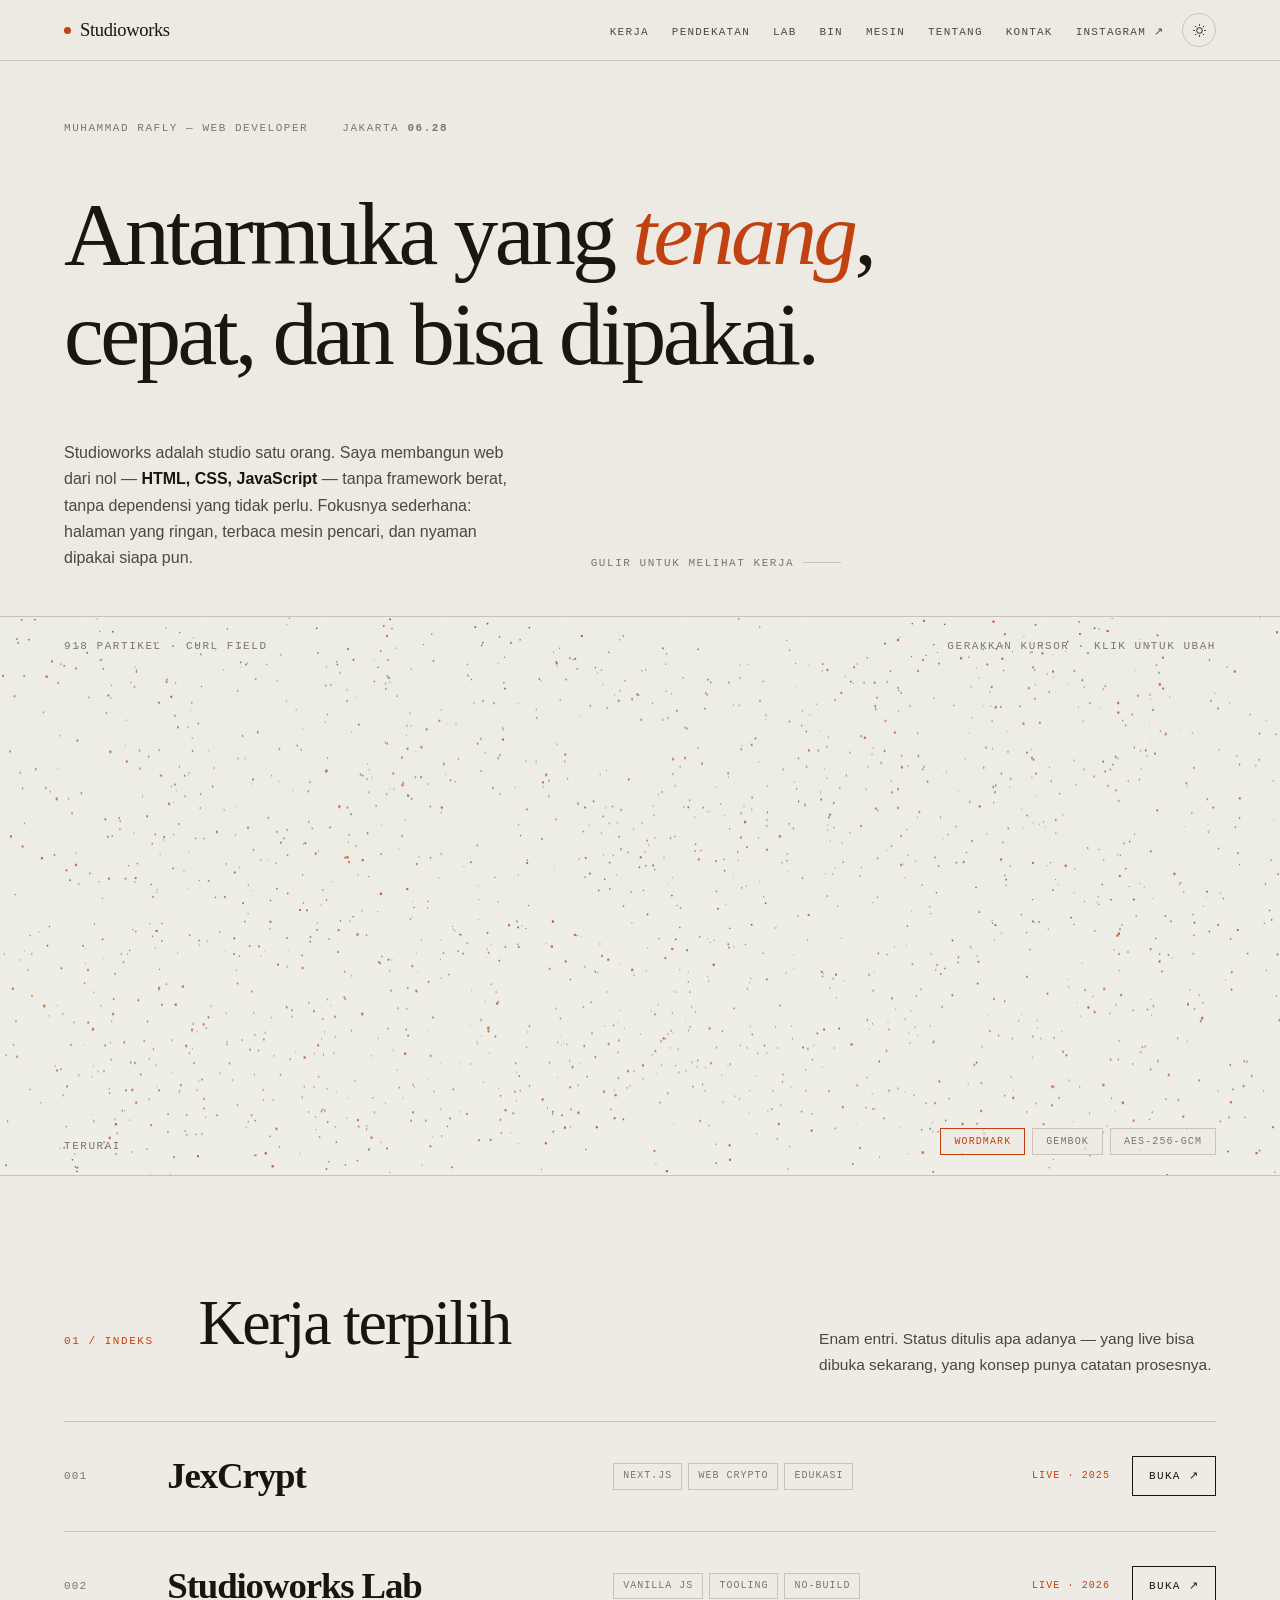
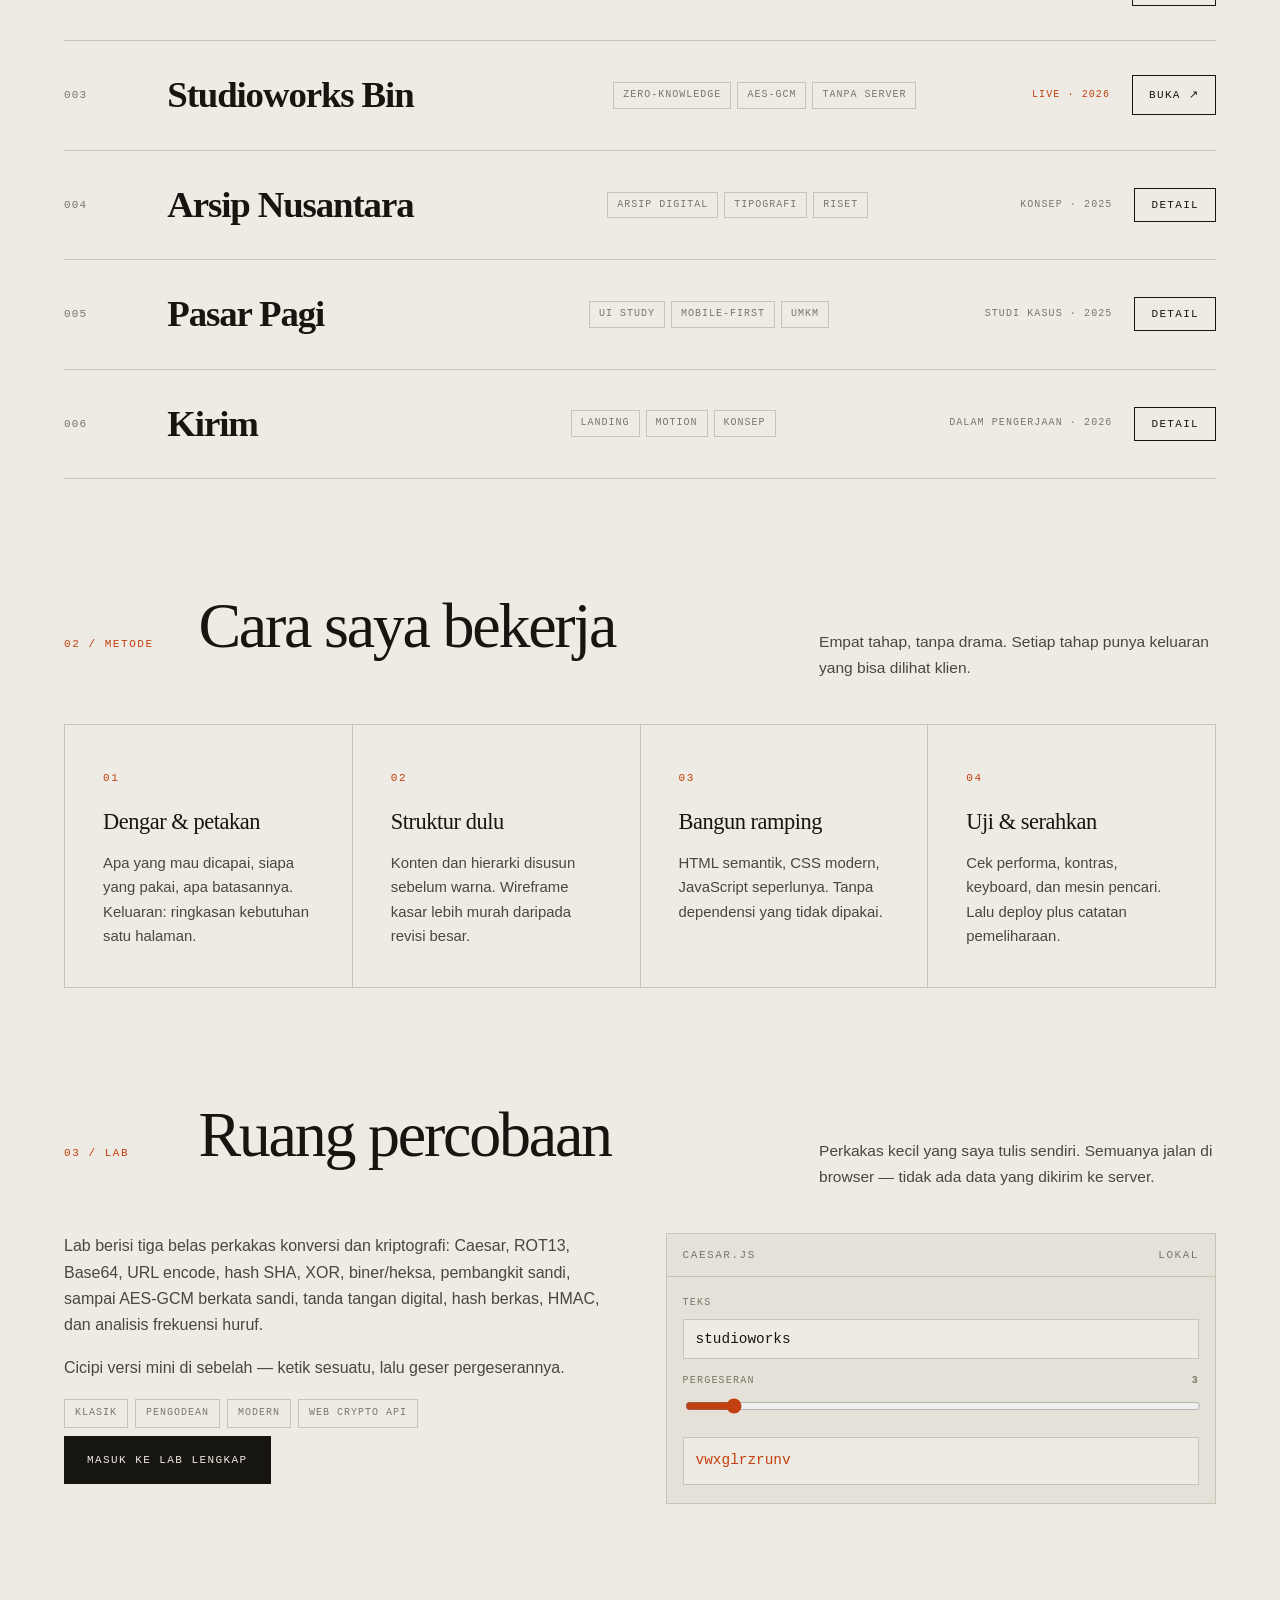
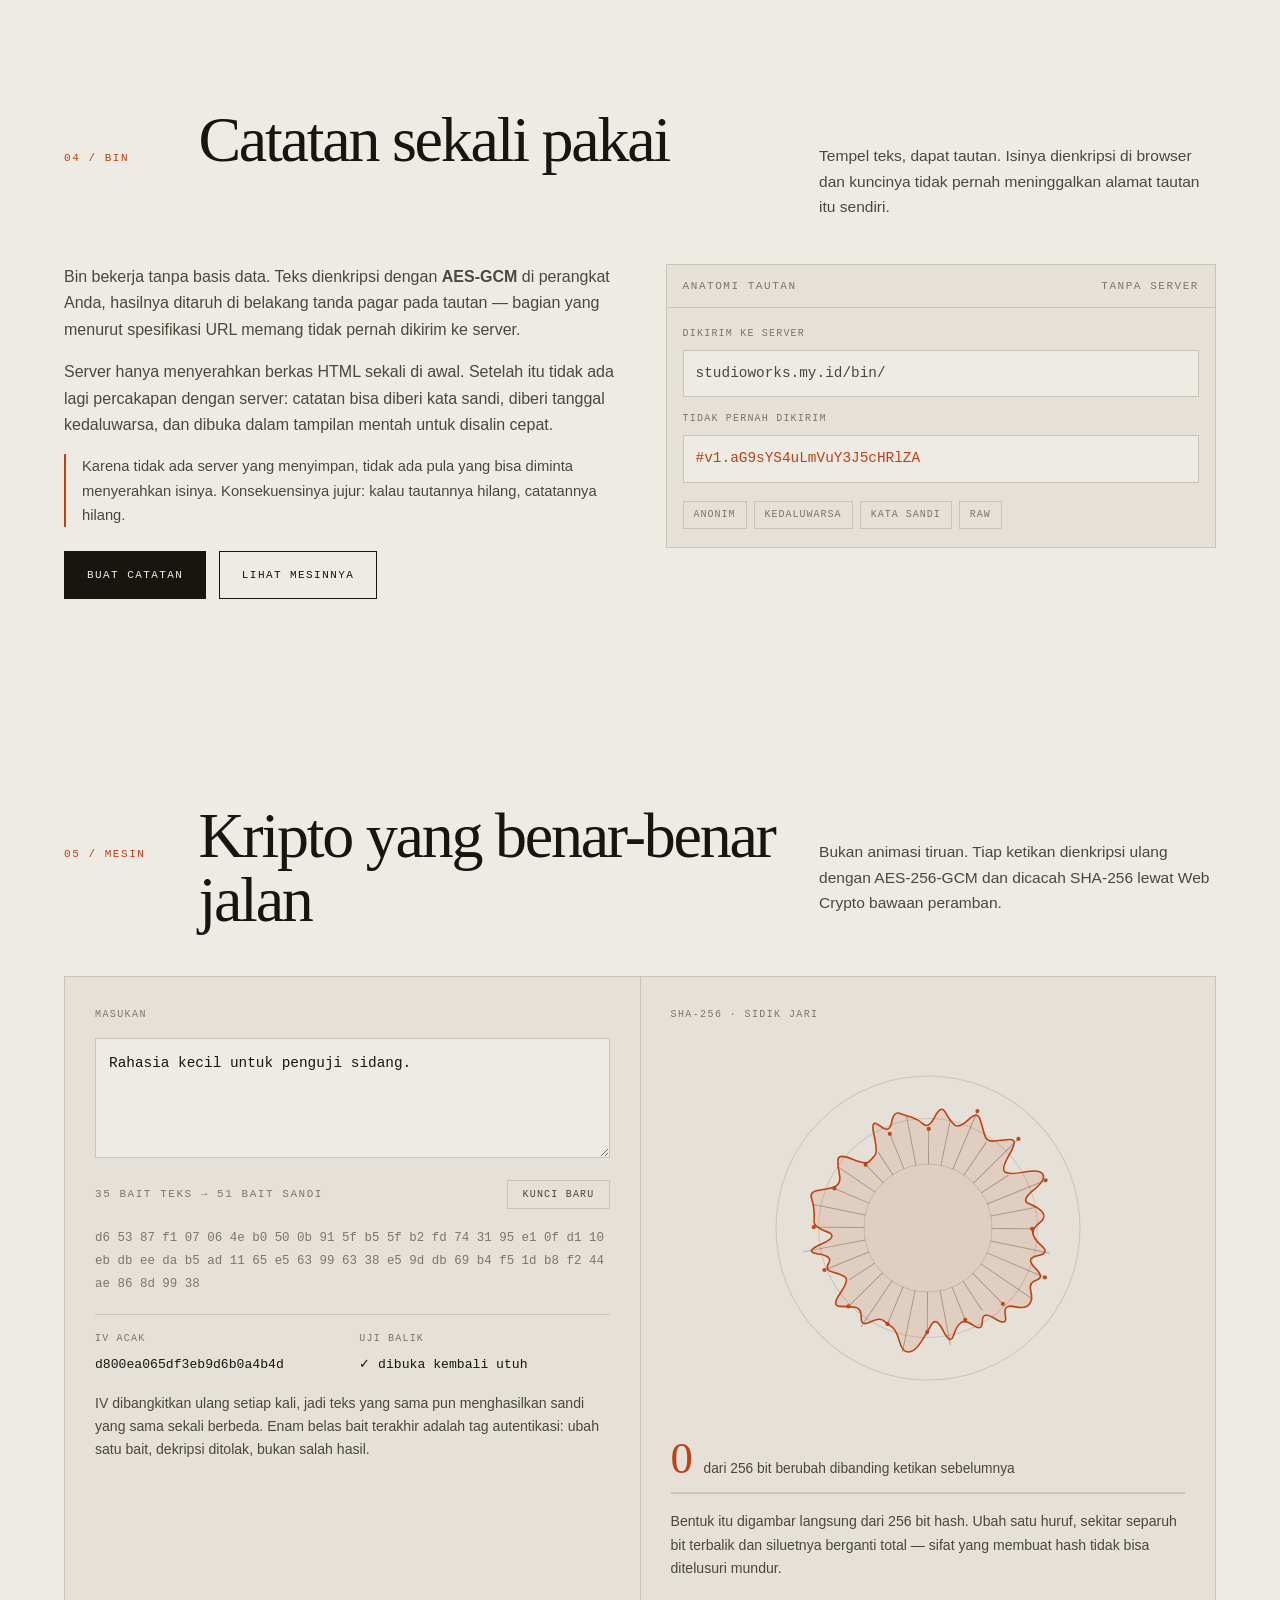
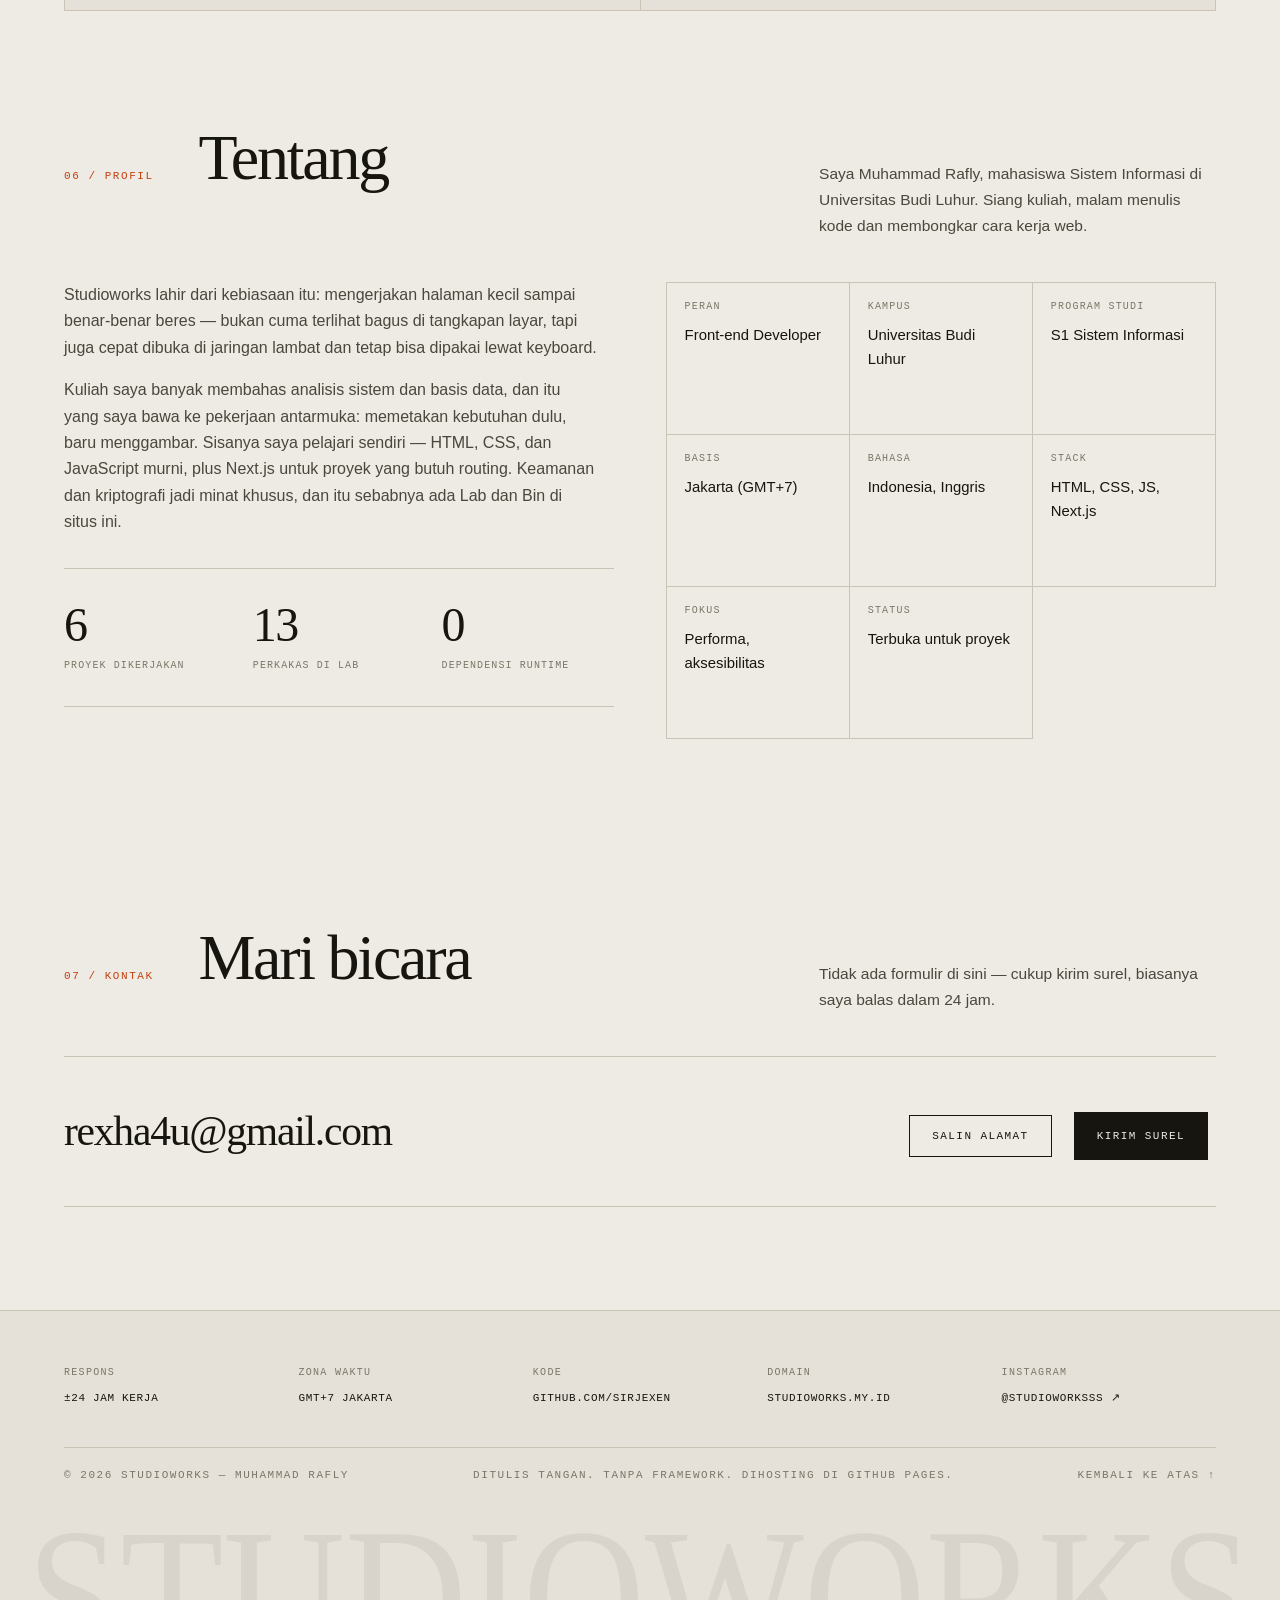
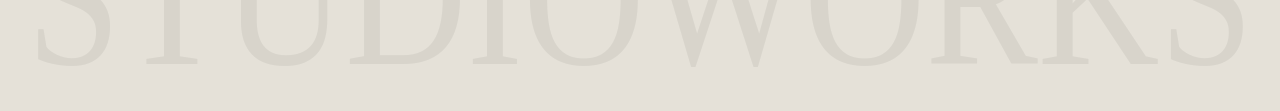
==== commit 4c70249c: "Add Studioworks Instagram links to navigation and footer" ====
--- a/index.html
+++ b/index.html
@@ -315,6 +315,7 @@
       <li><a href="#mesin">Mesin</a></li>
       <li><a href="#tentang">Tentang</a></li>
       <li><a href="#kontak">Kontak</a></li>
+      <li><a href="https://www.instagram.com/studioworksss/" target="_blank" rel="noopener noreferrer" aria-label="Instagram Studioworks">Instagram ↗</a></li>
     </ul>
     <button class="tgl" id="themeBtn" type="button" aria-label="Ganti tema terang atau gelap">
       <svg class="sun" viewBox="0 0 24 24" aria-hidden="true"><circle cx="12" cy="12" r="4.5"/><path d="M12 2v2.5M12 19.5V22M2 12h2.5M19.5 12H22M4.9 4.9l1.8 1.8M17.3 17.3l1.8 1.8M19.1 4.9l-1.8 1.8M6.7 17.3l-1.8 1.8"/></svg>
@@ -646,6 +647,7 @@
       <div><dt>Zona waktu</dt><dd>GMT+7 Jakarta</dd></div>
       <div><dt>Kode</dt><dd><a href="https://github.com/sirjexen" target="_blank" rel="noopener">github.com/sirjexen</a></dd></div>
       <div><dt>Domain</dt><dd>studioworks.my.id</dd></div>
+      <div><dt>Instagram</dt><dd><a href="https://www.instagram.com/studioworksss/" target="_blank" rel="noopener noreferrer">@studioworksss ↗</a></dd></div>
     </dl>
     <div class="fbar mono">
       <span>© <span id="yr">2026</span> Studioworks — Muhammad Rafly</span>
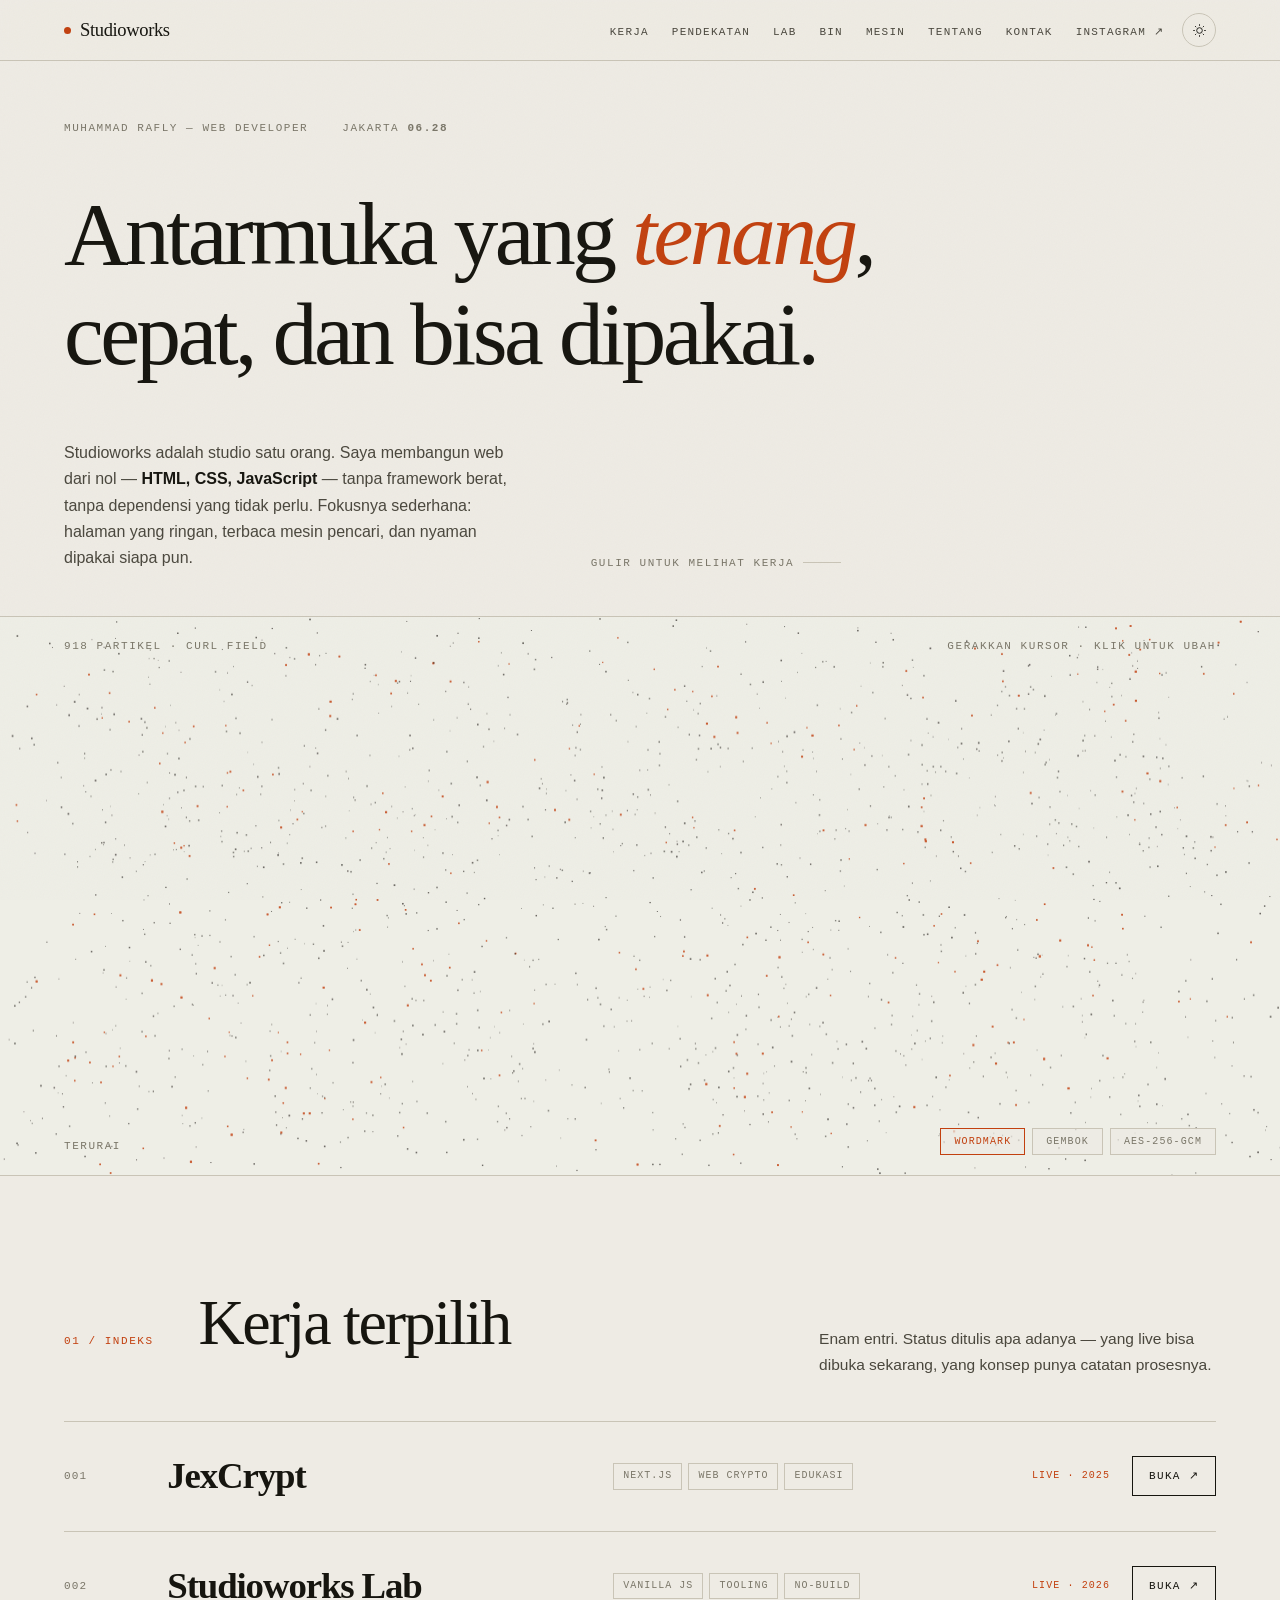
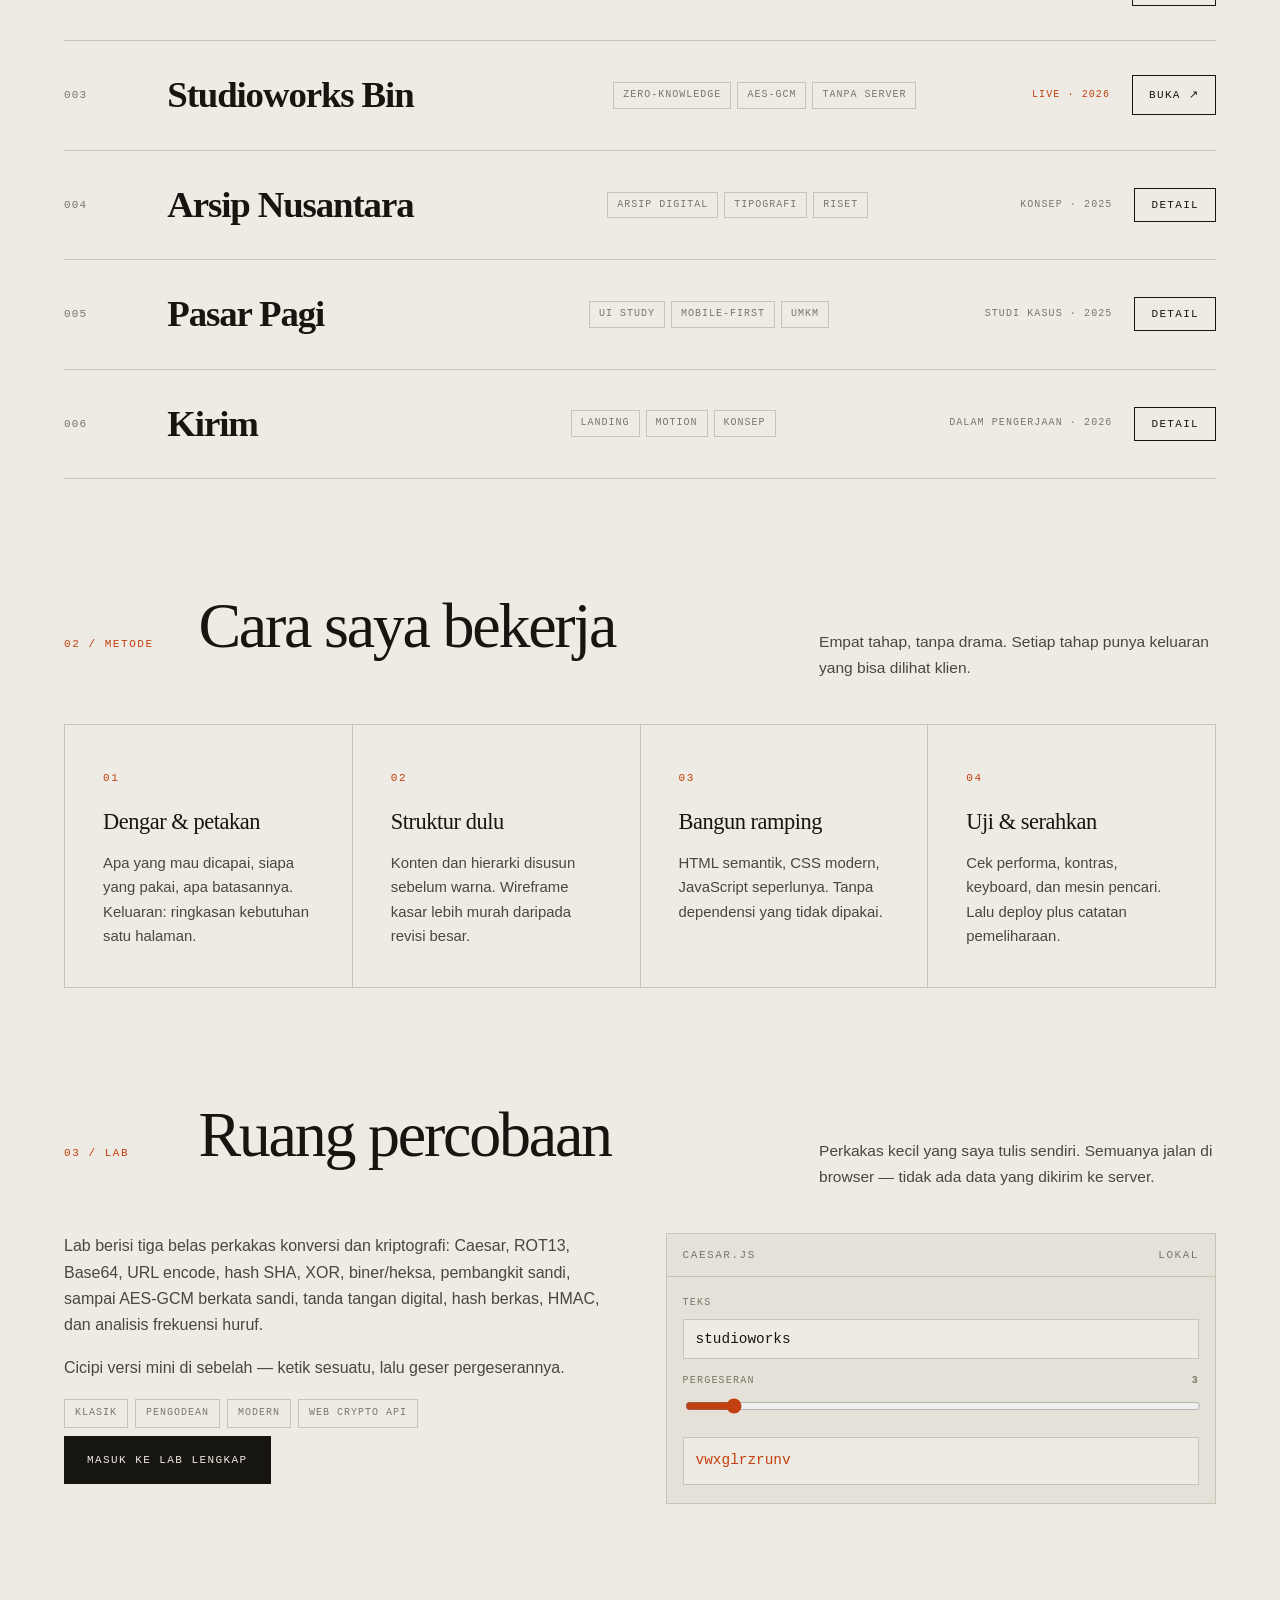
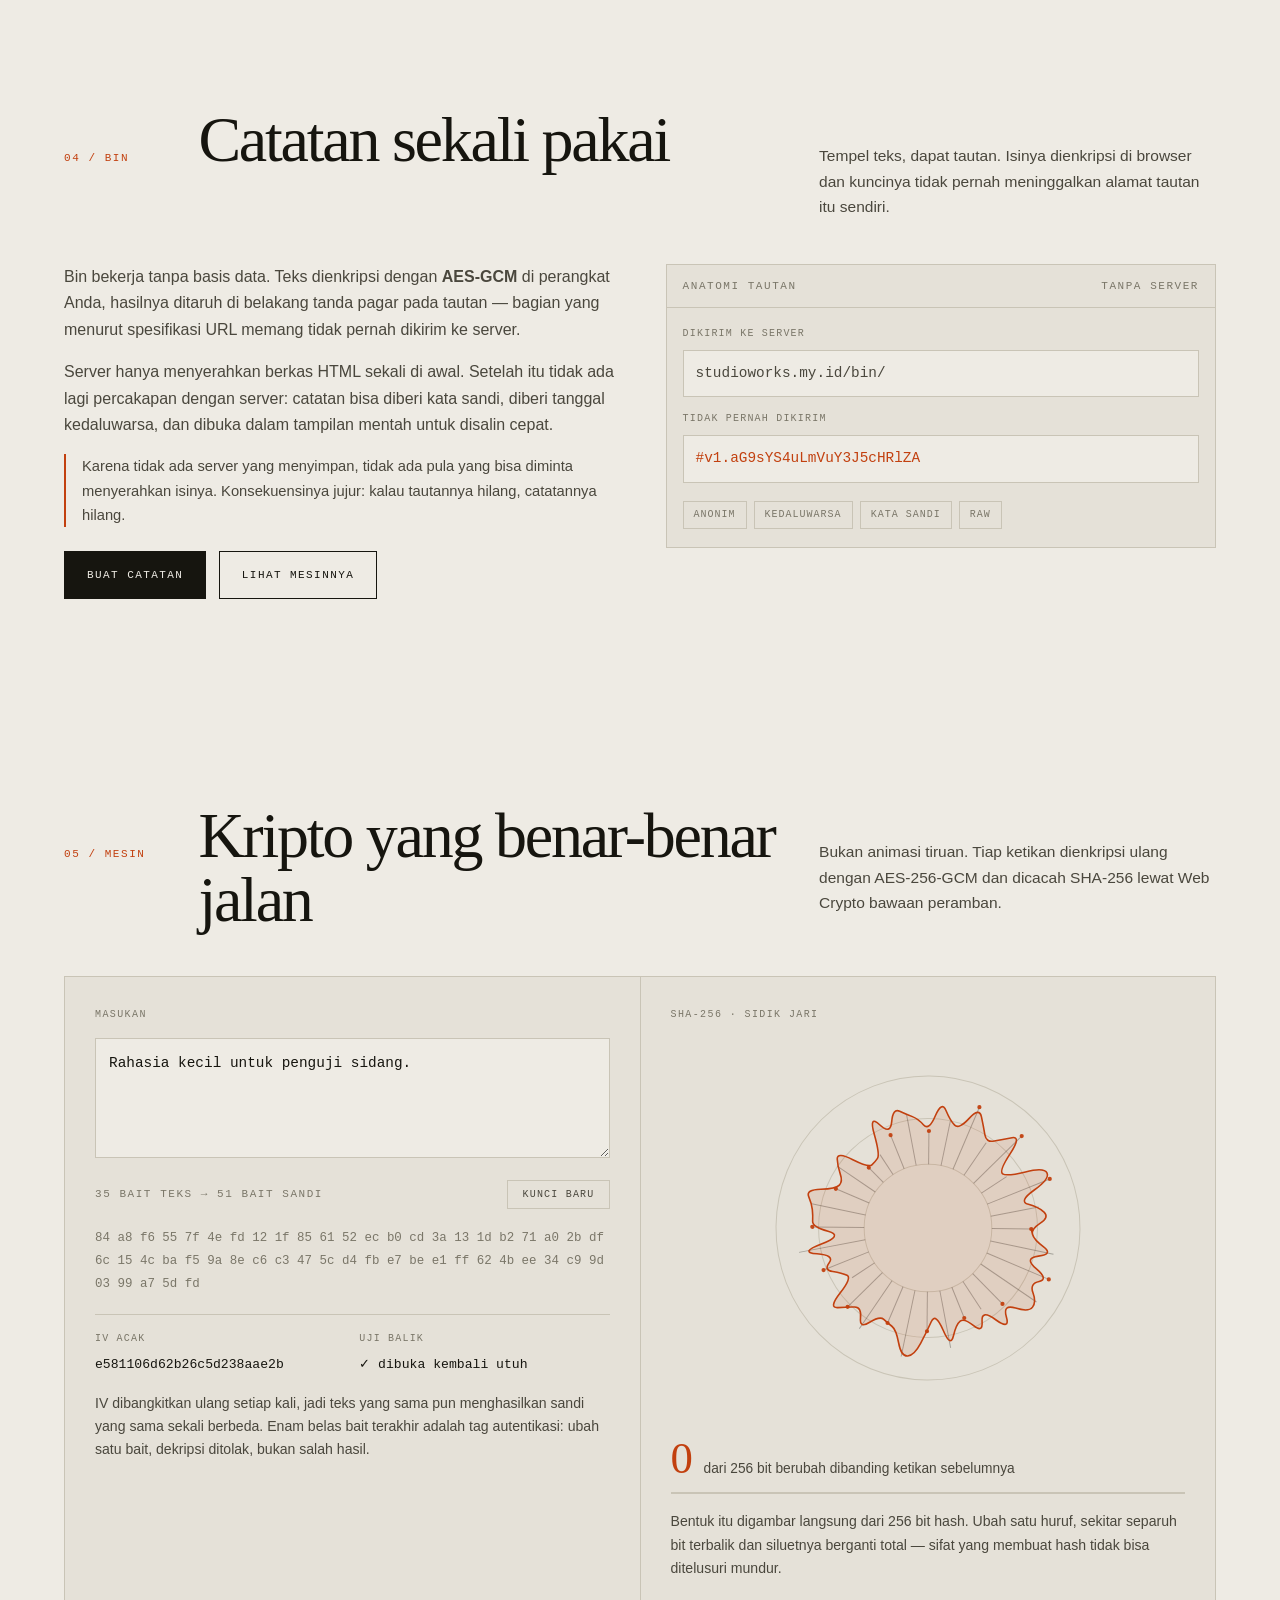
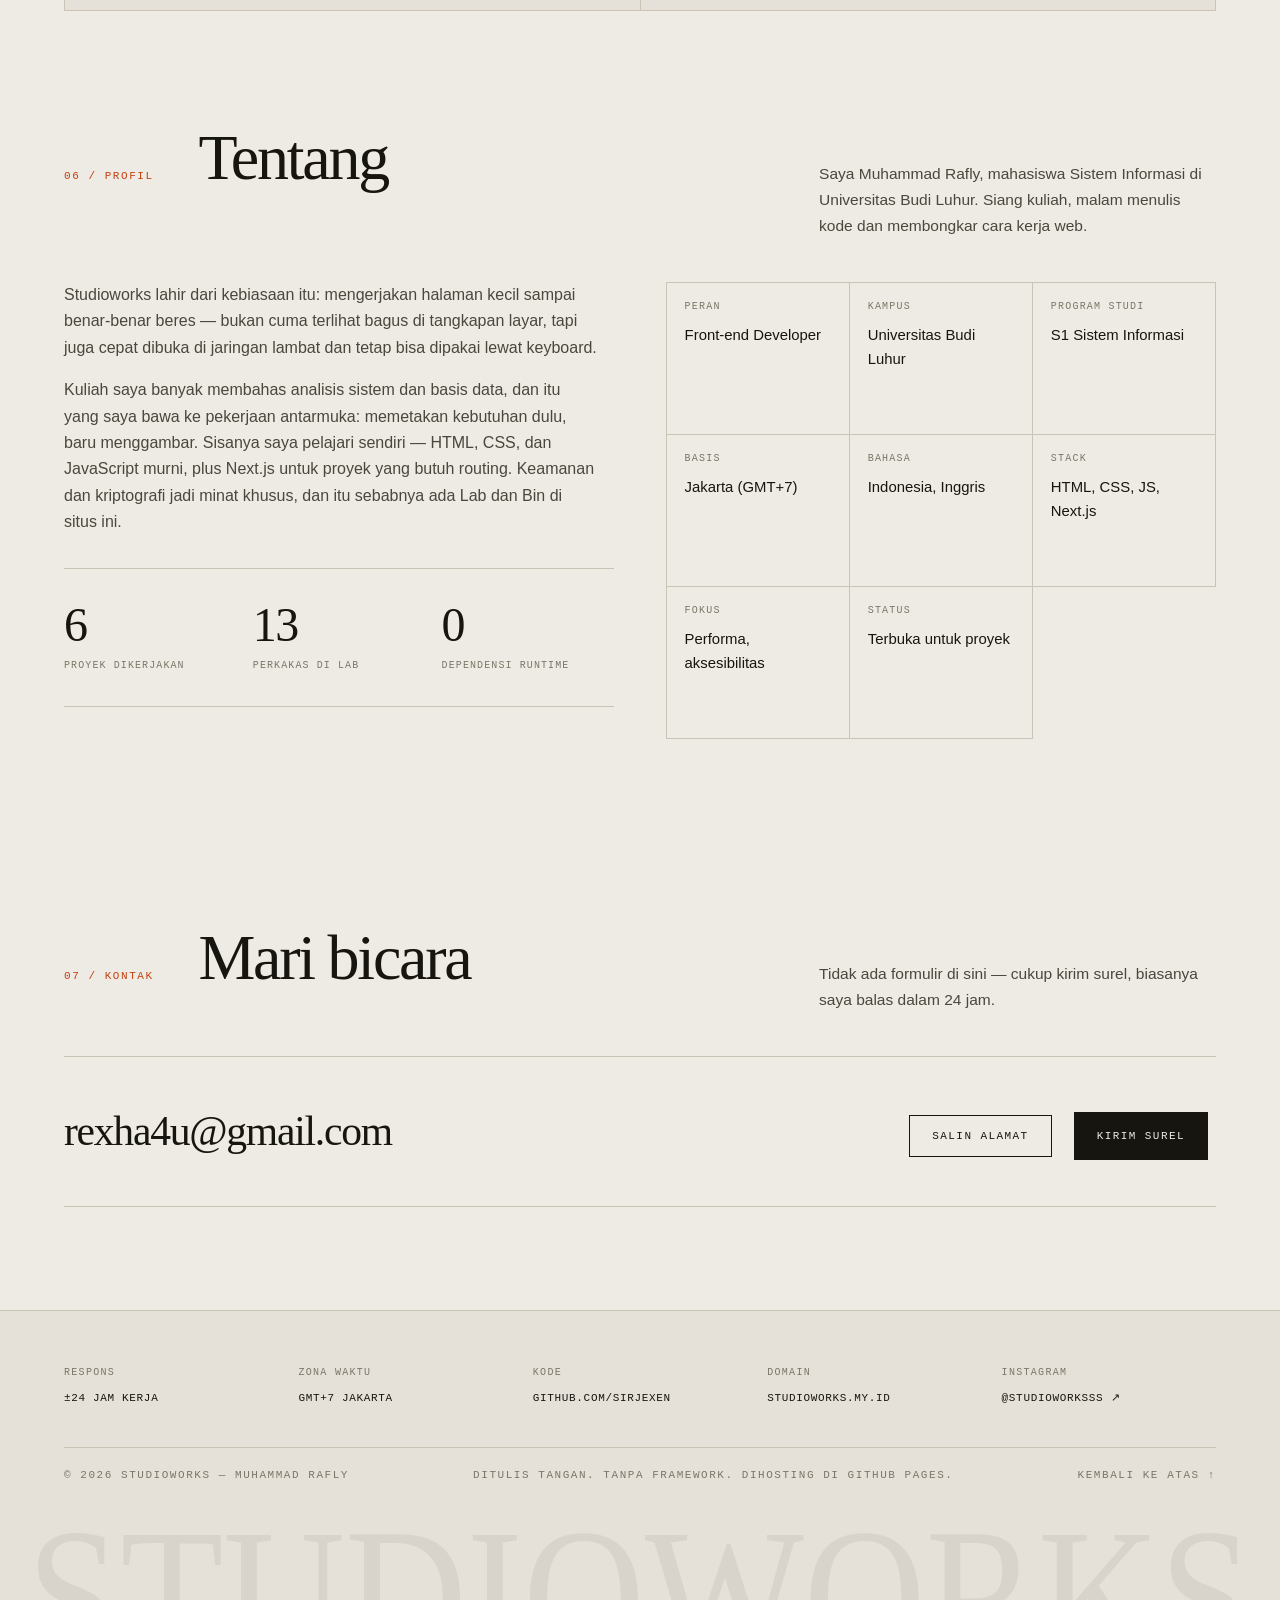
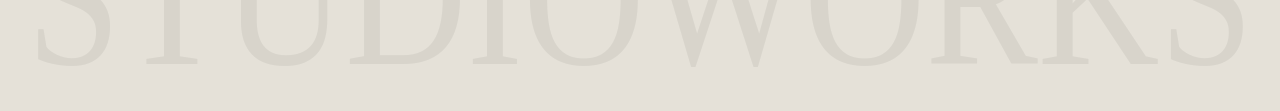
==== commit b37fec99: "Install GA4 tracking on index.html" ====
--- a/index.html
+++ b/index.html
@@ -1,6 +1,15 @@
 <!DOCTYPE html>
 <html lang="id" data-theme="dark">
 <head>
+<!-- Google tag (gtag.js) -->
+<script async src="https://www.googletagmanager.com/gtag/js?id=G-2QECXNKRMQ"></script>
+<script>
+  window.dataLayer = window.dataLayer || [];
+  function gtag(){dataLayer.push(arguments);}
+  gtag('js', new Date());
+  gtag('config', 'G-2QECXNKRMQ');
+</script>
+
 <meta charset="utf-8">
 <meta name="viewport" content="width=device-width, initial-scale=1">
 <title>Studioworks — Muhammad Rafly, Web Developer</title>
